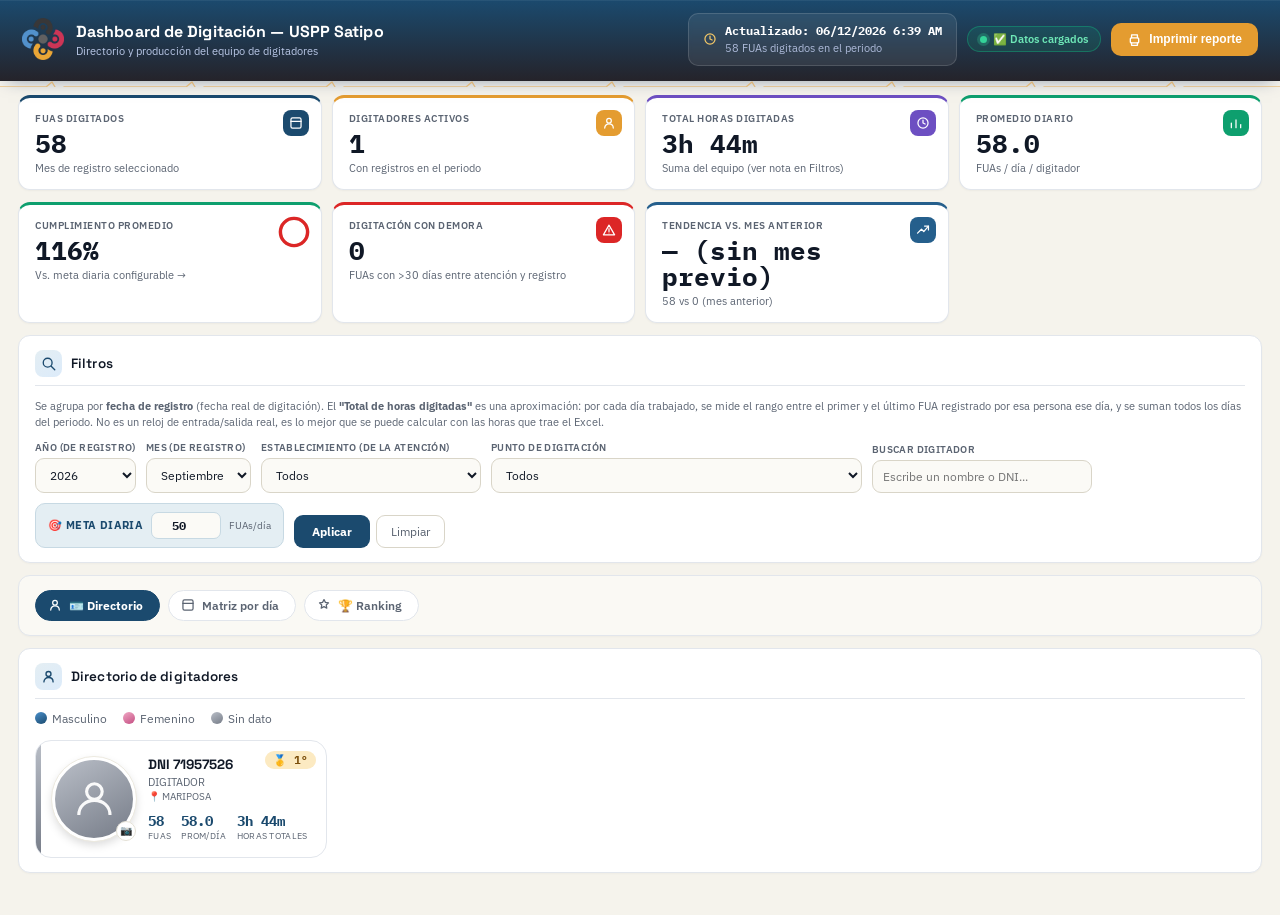
==== index.html @ 3ee2a6b2 "all" ====
<!doctype html>
<html lang="es">
<head>
<meta charset="utf-8">
<title>USPP Satipo | Producción del Digitador</title>
<meta name="viewport" content="width=device-width, initial-scale=1">
<link rel="preconnect" href="https://fonts.googleapis.com">
<link rel="preconnect" href="https://fonts.gstatic.com" crossorigin>
<link href="https://fonts.googleapis.com/css2?family=Space+Grotesk:wght@500;600;700&family=IBM+Plex+Sans:wght@400;500;600;700&family=IBM+Plex+Mono:wght@500;600;700&display=swap" rel="stylesheet">
<style>
  :root{
    /* — Marca / cromática institucional — */
    --navy:       #1B4A6E;   /* azul institucional profundo — cabecera, primario */
    --navy-2:     #25232A;   /* hover del primario */
    --blue:       #255F8C;   /* acciones / enlaces */
    --teal:       #E49C30;   /* acento de datos — series secundarias, focos */
    --azulclaro:  #E4EEF3;   /* fondo suave sobre superficies blancas */

    /* — Semántica (cumplimiento / alertas) — nunca decorativa, siempre funcional — */
    --verde:      #0E9F6E;
    --ambar:      #D97706;
    --rojo:       #DC2626;
    --morado:     #6D4FC2;

    /* — Neutros — */
    --texto:      #101826;
    --muted:      #5B6472;
    --borde:      #E4E1D6;
    --borde-dato: #E2E6EC;
    --papel:      #F5F3EC;   /* fondo de página — cálido, evoca formato/ficha */
    --blanco:     #FFFFFF;
    --radio:      12px;

    /* — Tipografía — */
    --f-display: 'Space Grotesk', 'Segoe UI', sans-serif;
    --f-cuerpo:  'IBM Plex Sans', 'Segoe UI', Arial, sans-serif;
    --f-dato:    'IBM Plex Mono', 'Consolas', monospace;

    /* alias retro-compatibles usados en reglas más abajo */
    --azul:  var(--navy);
    --azul2: var(--navy-2);
    --azul3: var(--blue);
    --cian:  var(--teal);
    --fondo: var(--papel);
  }
  *{box-sizing:border-box;margin:0;padding:0}
  @media (prefers-reduced-motion: reduce){
    *{animation-duration:0.001ms !important;transition-duration:0.001ms !important}
  }

  body{
    font-family:var(--f-cuerpo);
    background:var(--papel);
    color:var(--texto);
    overflow-x:hidden;
    -webkit-font-smoothing:antialiased;
  }
  h1,h2,h3,.card-titulo,.brand-texto h1,#printTitle{ font-family:var(--f-display); letter-spacing:.1px }
  .kval,.td-total,.td-num,.th-day,.badge-cumpl,.kpi-anual-badge{ font-family:var(--f-dato); font-variant-numeric:tabular-nums }

  /* ══════════════════════════════
     HEADER
  ══════════════════════════════ */
  header{
    position:sticky;top:0;z-index:10;
    background:linear-gradient(180deg,var(--navy) 0%,#25232A 100%);
    padding:13px 22px 15px;
    display:flex;justify-content:space-between;align-items:center;gap:12px;flex-wrap:wrap;
    box-shadow:0 1px 0 rgba(255,255,255,.06) inset, 0 6px 16px -8px rgba(15,42,92,.5);
  }
  header::after{
    content:'';position:absolute;left:0;right:0;bottom:-6px;height:6px;pointer-events:none;
    background-image:url("data:image/svg+xml,%3Csvg xmlns='http://www.w3.org/2000/svg' width='140' height='12' viewBox='0 0 140 12'%3E%3Cpath d='M0 6 L46 6 L52 1 L58 11 L64 6 L140 6' fill='none' stroke='%23E49C30' stroke-width='1.4' stroke-linecap='round' stroke-linejoin='round'/%3E%3C/svg%3E");
    background-repeat:repeat-x;background-size:140px 12px;opacity:.55;
  }
  .brand{display:flex;gap:12px;align-items:center;position:relative}
  .brand img{height:42px;object-fit:contain}
  .brand-logo-fallback{
    width:42px;height:42px;border-radius:11px;flex-shrink:0;
    background:linear-gradient(145deg,var(--teal),var(--navy) 78%);
    display:flex;align-items:center;justify-content:center;
    box-shadow:0 2px 6px rgba(0,0,0,.25);
  }
  .brand-logo-fallback svg{width:24px;height:24px;stroke:#fff}
  .brand-texto h1{font-size:16px;font-weight:700;color:#fff;margin:0;letter-spacing:.1px}
  .brand-texto .sub{font-size:11px;color:#B9C7E6;margin-top:2px}

  .header-derecha{display:flex;gap:10px;align-items:center;flex-wrap:wrap}

  .bloque-fechas{
    background:rgba(255,255,255,.08);
    border:1px solid rgba(255,255,255,.14);
    border-radius:10px;
    padding:7px 14px;
    font-size:11px;
    line-height:1.6;
    display:flex;align-items:center;gap:8px;
    backdrop-filter:blur(2px);
  }
  .bloque-fechas svg{width:14px;height:14px;stroke:#F4C868;flex-shrink:0}
  .bloque-fechas .f1{color:#fff;font-weight:700;font-size:12px;font-family:var(--f-dato)}
  .bloque-fechas .f2{color:#AEBBDA}

  .badge-estado{
    display:inline-flex;align-items:center;gap:6px;
    padding:5px 12px;
    border:1px solid rgba(16,185,129,.4);
    border-radius:999px;
    background:rgba(16,185,129,.14);
    font-size:11px;
    color:#6EE7B7;
    font-weight:600;
  }
  .badge-estado::before{content:'';width:7px;height:7px;border-radius:50%;background:#34D399;flex-shrink:0;box-shadow:0 0 0 3px rgba(52,211,153,.25)}

  .btn-print{
    background:var(--teal);color:#fff;border:none;
    padding:9px 16px;border-radius:10px;
    font-size:12px;font-weight:700;cursor:pointer;
    display:inline-flex;align-items:center;gap:7px;
    transition:background .15s, transform .1s;
  }
  .btn-print svg{width:15px;height:15px;stroke:#fff}
  .btn-print:hover{background:#0AA6BE}
  .btn-print:active{transform:scale(.97)}

  /* ══════════════════════════════
     LAYOUT
  ══════════════════════════════ */
  .wrap{max-width:1600px;margin:0 auto;padding:14px 18px 30px}

  .card{
    background:var(--blanco);
    border:1px solid var(--borde-dato);
    border-radius:var(--radio);
    padding:14px 16px;
    margin-bottom:12px;
    box-shadow:0 1px 2px rgba(16,24,38,.03);
  }
  .card-titulo{
    font-size:13.5px;font-weight:600;color:var(--texto);
    margin-bottom:12px;
    display:flex;align-items:center;gap:9px;
    padding-bottom:8px;
    border-bottom:1px solid var(--borde-dato);
  }
  .card-titulo .icono{
    width:27px;height:27px;border-radius:8px;
    background:linear-gradient(145deg,var(--azulclaro),#DCEBFA);
    color:var(--navy);
    display:flex;align-items:center;justify-content:center;
    flex-shrink:0;
  }
  .card-titulo .icono svg{width:15px;height:15px;stroke:currentColor}
  .card.soft{background:#FAF9F4}

  /* ══════════════════════════════
     KPI CARDS
  ══════════════════════════════ */
  .kpis{
    display:grid;
    grid-template-columns:repeat(4,1fr);
    gap:10px;
    margin-bottom:12px;
  }
  #kpiCards2{grid-template-columns:repeat(3,1fr)}
  @media(max-width:900px){ .kpis{grid-template-columns:repeat(2,1fr)} }
  .kpi{
    position:relative;
    background:var(--blanco);
    border:1px solid var(--borde-dato);
    border-radius:var(--radio);
    padding:14px 44px 14px 16px;
    border-top:3px solid var(--navy);
    box-shadow:0 1px 2px rgba(16,24,38,.04);
    transition:transform .15s, box-shadow .15s;
  }
  .kpi:hover{transform:translateY(-1px);box-shadow:0 6px 16px -8px rgba(16,24,38,.18)}
  .kpi.k2{border-top-color:var(--teal)}
  .kpi.k3{border-top-color:var(--verde)}
  .kpi.k4{border-top-color:var(--morado)}
  .kpi.k5{border-top-color:var(--verde)}
  .kpi.k6{border-top-color:var(--rojo)}
  .kpi.k7{border-top-color:var(--blue)}
  .kpi .klabel{font-size:10px;color:var(--muted);text-transform:uppercase;letter-spacing:.5px;margin-bottom:5px;font-weight:600}
  .kpi .kval{font-size:26px;font-weight:700;color:var(--texto);line-height:1}
  .kpi .ksub{font-size:11px;color:var(--muted);margin-top:5px;font-family:var(--f-cuerpo)}
  .kpi .kicon{
    position:absolute;top:12px;right:12px;width:26px;height:26px;border-radius:8px;
    display:flex;align-items:center;justify-content:center;background:var(--navy);color:#fff;
  }
  .kpi .kicon svg{width:14px;height:14px;stroke:currentColor}
  .kpi.k2 .kicon{background:var(--teal)}
  .kpi.k3 .kicon{background:var(--verde)}
  .kpi.k4 .kicon{background:var(--morado)}
  .kpi.k5 .kicon{background:var(--verde)}
  .kpi.k6 .kicon{background:var(--rojo)}
  .kpi.k7 .kicon{background:var(--blue)}

  /* ══════════════════════════════
     CUMPLIMIENTO / ALERTAS / TENDENCIA
  ══════════════════════════════ */
  .badge-cumpl{
    display:inline-flex;align-items:center;justify-content:center;gap:3px;
    padding:2px 8px;border-radius:999px;font-size:10px;font-weight:700;white-space:nowrap;
  }
  .badge-ok{background:#f0fdf4;color:#166534;border:1px solid #bbf7d0}
  .badge-warn{background:#fffbeb;color:#92400e;border:1px solid #fde68a}
  .badge-bad{background:#fef2f2;color:#991b1b;border:1px solid #fecaca}
  .badge-neutral{background:#f1f5f9;color:#64748b;border:1px solid var(--borde)}

  .tendencia-up{color:#059669;font-weight:700}
  .tendencia-down{color:#dc2626;font-weight:700}
  .tendencia-flat{color:#94a3b8;font-weight:600}

  /* ══════════════════════════════
     FILTROS
  ══════════════════════════════ */
  .filtros-nota{font-size:11px;color:var(--muted);margin-bottom:10px;line-height:1.5}
  .row{display:flex;gap:10px;flex-wrap:wrap;align-items:flex-end}
  .fg{display:flex;flex-direction:column;gap:4px}
  .fg label{font-size:10px;color:var(--muted);text-transform:uppercase;letter-spacing:.4px;font-weight:600}
  select,input{
    padding:8px 10px;
    border:1px solid #D9D5C8;
    border-radius:9px;
    background:#FBFAF6;
    color:var(--texto);
    font-size:12px;
    font-family:var(--f-cuerpo);
    outline:none;
    transition:border-color .15s, box-shadow .15s;
  }
  select:focus,input:focus{border-color:var(--teal);background:#fff;box-shadow:0 0 0 3px rgba(8,145,168,.14)}
  .btn-ap,.btn-cl,.btn-cargar{
    display:inline-flex;align-items:center;gap:6px;
    font-family:var(--f-cuerpo);
  }
  .btn-ap svg,.btn-cl svg,.btn-cargar svg{width:13px;height:13px;stroke:currentColor;flex-shrink:0}
  .btn-ap{
    background:var(--navy);color:#fff;border:none;
    padding:8px 18px;border-radius:9px;font-size:12px;font-weight:700;cursor:pointer;
    transition:background .15s, transform .1s;
  }
  .btn-ap:hover{background:var(--navy-2)}
  .btn-ap:active{transform:scale(.97)}
  .btn-cl{
    background:#fff;border:1px solid #D9D5C8;color:#5B6472;
    padding:8px 14px;border-radius:9px;font-size:12px;cursor:pointer;
    transition:background .15s;
  }
  .btn-cl:hover{background:#F1EFE7}
  .muted{color:var(--muted);font-size:11px;line-height:1.4}

  .badge{
    display:inline-block;padding:3px 10px;
    border:1px solid var(--borde-dato);
    border-radius:999px;background:#F6F5F0;font-size:12px;color:var(--texto);
  }

  /* ══════════════════════════════
     GRÁFICOS
  ══════════════════════════════ */
  .grid{display:grid;grid-template-columns:1fr 1fr;gap:12px;margin-top:10px}
  .chartbox{
    border:1px solid var(--borde-dato);border-radius:10px;
    padding:12px;background:#FBFAF7;
  }
  .chartbox-titulo{font-size:11px;font-weight:700;color:var(--muted);text-transform:uppercase;letter-spacing:.4px;margin-bottom:8px}
  .chartbox canvas{height:220px !important;max-height:220px !important}
  @media(max-width:900px){.grid{grid-template-columns:1fr}}

  /* ══════════════════════════════
     KPI ANUAL
  ══════════════════════════════ */
  .kpi-anual-badge{
    display:inline-flex;align-items:center;gap:7px;
    background:var(--azulclaro);
    border:1px solid #C7D9E3;
    border-radius:10px;
    padding:6px 16px;
    font-size:13px;font-weight:700;color:var(--navy);
  }
  .kpi-anual-badge svg{width:14px;height:14px;stroke:currentColor}
  .btn-cargar{
    background:#fff;border:1px solid #D9D5C8;color:#374151;
    padding:7px 14px;border-radius:9px;font-size:12px;cursor:pointer;
    transition:background .15s;
  }
  .btn-cargar:hover{background:#F1EFE7}

  /* ══════════════════════════════
     TABS
  ══════════════════════════════ */
  .tabs{display:flex;gap:8px;flex-wrap:wrap}
  .tab{
    padding:7px 16px 7px 12px;
    border:1px solid var(--borde-dato);
    border-radius:999px;
    background:#fff;
    cursor:pointer;font-size:12px;font-weight:600;color:var(--muted);
    display:inline-flex;align-items:center;gap:7px;
    transition:all .15s;
  }
  .tab svg{width:14px;height:14px;stroke:currentColor}
  .tab:hover{border-color:var(--teal);color:var(--navy)}
  .tab.active{
    background:var(--navy);border-color:var(--navy);
    color:#fff;font-weight:700;
  }

  /* ══════════════════════════════
     RANKING
  ══════════════════════════════ */
  .rk-toolbar{display:flex;align-items:center;gap:10px;flex-wrap:wrap;margin-bottom:8px}
  .rk-metric-label{font-size:11px;font-weight:700;color:var(--muted);text-transform:uppercase;letter-spacing:.4px}
  .rk-metrics{display:flex;gap:6px;flex-wrap:wrap}
  .rk-metric-btn{
    padding:6px 12px;border-radius:999px;border:1px solid #D9D5C8;background:#fff;
    color:var(--muted);font-size:11.5px;font-weight:600;cursor:pointer;transition:all .15s;
  }
  .rk-metric-btn:hover{border-color:var(--teal);color:var(--navy)}
  .rk-metric-btn.active{background:var(--navy);border-color:var(--navy);color:#fff}

  .rk-podio{display:grid;grid-template-columns:1fr 1fr 1fr;gap:12px;margin:14px 0 18px}
  .rk-podio-card{
    position:relative;border-radius:14px;padding:18px 14px 14px;text-align:center;
    border:1px solid var(--borde-dato);background:#fff;overflow:hidden;
  }
  .rk-podio-card.rk-gold{
    order:2;background:linear-gradient(160deg,#FFF7E4,#FCEAC2 60%,#FADD9B);
    border-color:#E9C066;transform:translateY(-10px);box-shadow:0 14px 30px -12px rgba(184,118,21,.45);
  }
  .rk-podio-card.rk-silver{
    order:1;background:linear-gradient(160deg,#F7F8FA,#E7EAEE 60%,#D9DEE5);
    border-color:#C7CDD6;box-shadow:0 10px 22px -12px rgba(30,41,59,.28);
  }
  .rk-podio-card.rk-bronze{
    order:3;background:linear-gradient(160deg,#FBEFE6,#F0D8C4 60%,#E3BE9E);
    border-color:#D6AE85;box-shadow:0 10px 22px -12px rgba(120,72,24,.28);
  }
  .rk-medalla{font-size:30px;line-height:1;margin-bottom:6px}
  .rk-nombre{font-family:var(--f-display);font-weight:700;font-size:14px;color:var(--texto)}
  .rk-profesion{font-size:10.5px;color:var(--muted);text-transform:uppercase;letter-spacing:.4px;margin-top:2px}
  .rk-valor{font-family:var(--f-dato);font-size:28px;font-weight:700;color:#1B4A6E;margin:8px 0 2px}
  .rk-sub{font-size:10.5px;color:var(--muted)}
  .rk-msg{
    margin-top:10px;font-size:11px;font-weight:700;color:#8A5A10;
    background:rgba(255,255,255,.6);border-radius:8px;padding:6px 8px;
  }
  .rk-gold .rk-msg{color:#7A4D0A}
  @media(max-width:900px){ .rk-podio{grid-template-columns:1fr} .rk-podio-card{order:0 !important;transform:none !important} }

  .rk-lista{display:flex;flex-direction:column;gap:6px}
  .rk-row{
    display:grid;grid-template-columns:34px 1fr auto 220px;gap:12px;align-items:center;
    padding:9px 12px;border:1px solid var(--borde-dato);border-radius:10px;background:#fff;
  }
  .rk-row:nth-child(odd){background:#FBFAF7}
  .rk-pos{
    width:26px;height:26px;border-radius:50%;background:var(--azulclaro);color:var(--navy);
    display:flex;align-items:center;justify-content:center;font-family:var(--f-dato);font-weight:700;font-size:11px;
  }
  .rk-info-nombre{font-size:12.5px;font-weight:700;color:var(--texto)}
  .rk-info-profesion{font-size:10px;color:var(--muted);text-transform:uppercase;letter-spacing:.3px}
  .rk-stats{display:flex;gap:12px;font-size:11px;color:var(--muted);white-space:nowrap}
  .rk-stats b{color:var(--texto);font-family:var(--f-dato)}
  .rk-aliento{font-size:11px;font-weight:600;color:#2F5E80;text-align:right}
  @media(max-width:900px){
    .rk-row{grid-template-columns:26px 1fr;grid-template-rows:auto auto}
    .rk-stats,.rk-aliento{grid-column:1 / -1;justify-content:flex-start;text-align:left}
  }

  /* ══════════════════════════════
     TABLAS
  ══════════════════════════════ */
  .scroll{overflow:auto;max-height:560px;border-radius:10px;border:1px solid var(--borde-dato)}
  table{border-collapse:collapse;width:100%;font-size:11px;background:#fff}
  th{
    background:var(--navy);color:#fff;
    padding:7px 7px;text-align:center;white-space:nowrap;
    position:sticky;top:0;z-index:2;font-weight:600;font-size:10.5px;
    letter-spacing:.3px;
  }
  th.left{text-align:left;font-family:var(--f-cuerpo)}
  th.th-total{background:#25232A}
  th.th-day{font-family:var(--f-dato);font-weight:500;color:#B9D6E8}
  td{
    border-bottom:1px solid #F1EFE7;
    padding:4px 6px;text-align:center;
    white-space:nowrap;color:#33404E;font-size:11px;
  }
  tr:nth-child(even) td{background:#FAF9F5}
  tr:hover td{background:var(--azulclaro) !important}
  .left{text-align:left}
  .td-eess{text-align:left !important;font-weight:600;color:var(--texto);max-width:160px;overflow:hidden;text-overflow:ellipsis;font-family:var(--f-cuerpo);background:#fff}
  .td-prof{text-align:left !important;color:var(--texto);font-weight:500;font-family:var(--f-cuerpo);background:#fff}
  .td-prof-tipo{text-align:left !important;color:var(--muted);font-family:var(--f-cuerpo)}
  .td-total{font-weight:700;color:var(--navy);font-size:12px}
  .td-num{color:#33404E}

  /* ══════════════════════════════
     COLUMNAS FIJAS (Establecimiento + Personal)
     No requieren cálculo de ancho: cada .sticky-col fija su propio
     borde izquierdo relativo a la anterior mediante --sticky-left.
  ══════════════════════════════ */
  .sticky-col{position:sticky;z-index:1;left:var(--sticky-left,0)}
  th.sticky-col{z-index:3}
  .sticky-col.sticky-last{box-shadow:4px 0 6px -4px rgba(16,24,38,.18)}
  .th-eess,.td-eess{width:150px;max-width:150px}
  .th-prof,.td-prof{width:135px;max-width:135px;overflow:hidden;text-overflow:ellipsis}
  @media print{
    .sticky-col{position:static !important;box-shadow:none !important}
  }

  /* Heatmap — escala teal → navy (misma familia del acento de datos) */
  .c-hot{background:var(--navy) !important;color:#fff !important;font-weight:700;border-radius:4px}
  .c-med{background:#9FD8E2 !important;color:#0A3F4A !important;font-weight:600;border-radius:4px}
  .c-low{background:#EAF6F8 !important;color:#0A6E80 !important;border-radius:4px}
  .c-alert{
    position:relative;
    background:#FCE2E2 !important;color:#7f1d1d !important;font-weight:800;
    border-radius:4px;box-shadow:inset 0 0 0 1.5px var(--rojo);
  }
  .c-alert::before{
    content:'';position:absolute;top:-2px;left:50%;transform:translateX(-50%);
    width:0;height:0;border-left:3px solid transparent;border-right:3px solid transparent;
    border-bottom:4px solid var(--rojo);
  }

  .leyenda{display:flex;gap:14px;margin-top:8px;font-size:10px;color:var(--muted);flex-wrap:wrap}
  .leyenda span{display:flex;align-items:center;gap:5px}
  .leyenda-dot{width:10px;height:10px;border-radius:2px;display:inline-block;border:1px solid rgba(16,24,38,.12)}

  button:focus-visible,.tab:focus-visible,select:focus-visible,input:focus-visible{
    outline:2px solid var(--teal);outline-offset:2px;
  }
  @keyframes fadeInUp{ from{opacity:0;transform:translateY(4px)} to{opacity:1;transform:translateY(0)} }
  .anim-fadein{ animation:fadeInUp .22s ease }

  /* ══════════════════════════════
     ESQUELETO DE CARGA
  ══════════════════════════════ */
  @keyframes skeletonShimmer{ 0%{background-position:-200px 0} 100%{background-position:200px 0} }
  .kval.skeleton{
    color:transparent !important;
    background:linear-gradient(90deg,#E9E7DE 25%,#F5F3EC 37%,#E9E7DE 63%);
    background-size:400px 100%;
    animation:skeletonShimmer 1.4s ease infinite;
    border-radius:6px;
    display:inline-block;
    min-width:46px;
  }
  @media (prefers-reduced-motion: reduce){
    .kval.skeleton{animation:none;background:#EDEAE0}
  }

  /* ══════════════════════════════
     ANILLO DE PROGRESO (KPI cumplimiento)
  ══════════════════════════════ */
  .kpi .kpi-ring{position:absolute;top:10px;right:10px;width:34px;height:34px}
  .kpi .kpi-ring circle{transition:stroke-dashoffset .6s ease, stroke .3s ease}

  /* ══════════════════════════════
     IMPRESIÓN
  ══════════════════════════════ */
  #printHeader,#printFooter{display:none}
  #printFiltroBanner{display:none}

  @media print{
    @page{ size:A4 landscape; margin:9mm 8mm; }
    body{background:#fff}
    header,.no-print{display:none !important}
    .card{margin:0 0 8px 0;box-shadow:none;background:#fff;border:1px solid #e5e7eb;border-radius:6px}
    .scroll{max-height:none;overflow:visible;border:0}
    .kpis{grid-template-columns:repeat(4,1fr)}

    /* Reporte individual de un profesional: es su comprobante mensual de FUAS,
       no un informe gerencial anual → se oculta el bloque de histórico por año. */
    body.print-personal #cardReporteAnual{display:none !important}
    body.print-personal .card{margin:0 0 6px 0}

    #printHeader{
      display:flex !important;gap:12px;align-items:center;
      margin-bottom:8px;padding-bottom:8px;
      border-bottom:2px solid #1B4A6E;
    }
    #printHeader img{height:46px}
    #printTitle{margin:0;font-size:16px;font-weight:700;color:#1B4A6E;letter-spacing:.2px;font-family:'Space Grotesk','Segoe UI',sans-serif}
    #printSub{font-size:10.5px;color:#374151;margin-top:3px;font-weight:600}
    #printFechas{font-size:9.5px;color:#64748b;margin-top:2px}
    #printKPIs span{-webkit-print-color-adjust:exact;print-color-adjust:exact}

    #printFiltroBanner{
      display:flex !important;gap:22px;flex-wrap:wrap;align-items:center;
      margin:0 0 9px 0;padding:8px 14px;
      background:#E4EEF3;border:1px solid #C7D9E3;border-left:5px solid #1B4A6E;
      border-radius:7px;
      -webkit-print-color-adjust:exact;print-color-adjust:exact;
    }
    .pf-item{display:flex;align-items:center;gap:7px}
    .pf-item svg{width:15px;height:15px;stroke:#1B4A6E;flex-shrink:0}
    .pf-item .pf-tx{display:flex;flex-direction:column;gap:0}
    .pf-item .pf-label{font-size:8px;text-transform:uppercase;letter-spacing:.5px;color:#2F5E80;font-weight:700}
    .pf-item .pf-value{font-size:14.5px;font-weight:700;color:#1B4A6E;font-family:'Space Grotesk','Segoe UI',sans-serif;line-height:1.25}
    .pf-item .pf-value.pf-todos{color:#5B6472;font-weight:600;font-size:12.5px;font-family:'IBM Plex Sans',sans-serif}
    .pf-desglose{
      flex-basis:100%;font-size:9.5px;color:#1B4A6E;line-height:1.5;
      margin-top:2px;padding-top:6px;border-top:1px dashed #C7D9E3;
    }

    #printFooter{
      display:block !important;
      margin-top:8px;padding-top:6px;
      border-top:1px solid #e5e7eb;
      font-size:9.5px;color:#64748b;text-align:center;
    }

    #img_c_anio_mes,#img_c_years_total{display:block !important}
    #c_anio_mes,#c_years_total{display:none !important}

    /* Repetir encabezado de tabla en cada página + no partir filas */
    table{font-size:9.5px}
    thead{display:table-header-group}
    tbody{display:table-row-group}
    tr{page-break-inside:avoid;break-inside:avoid}

    th{background:#1B4A6E !important;color:#fff !important;-webkit-print-color-adjust:exact;print-color-adjust:exact}
    th.th-total{background:#25232A !important}
    th.th-day{color:#B9D6E8 !important}
    .c-hot{background:#1B4A6E !important;color:#fff !important;-webkit-print-color-adjust:exact;print-color-adjust:exact}
    .c-med{background:#9FD8E2 !important;color:#0A3F4A !important;-webkit-print-color-adjust:exact;print-color-adjust:exact}
    .c-alert{background:#FCE2E2 !important;color:#7f1d1d !important;-webkit-print-color-adjust:exact;print-color-adjust:exact}
    .badge-ok,.badge-warn,.badge-bad,.badge-neutral{-webkit-print-color-adjust:exact;print-color-adjust:exact}
    .kpi{border-top-width:3px;-webkit-print-color-adjust:exact;print-color-adjust:exact}

    .rk-toolbar{display:none !important}
    .rk-podio-card{-webkit-print-color-adjust:exact;print-color-adjust:exact;break-inside:avoid;transform:none !important}
    .rk-row{break-inside:avoid;-webkit-print-color-adjust:exact;print-color-adjust:exact}
  }
</style>
<style>
  /* ══════════════════════════════
     IDENTIDAD PROPIA — Producción del Digitador
     (mismo header/marca institucional, pero con su propio lenguaje visual:
     directorio de tarjetas con avatar, en vez de solo matriz tipo hoja de cálculo)
  ══════════════════════════════ */
  :root{
    --avatar-m-1:#4A90CC; --avatar-m-2:#1B4A6E;
    --avatar-f-1:#F0A8C4; --avatar-f-2:#C44E82;
    --avatar-x-1:#B9BEC7; --avatar-x-2:#767C88;
  }
  .meta-box{display:flex;align-items:center;gap:8px;background:var(--azulclaro);border:1px solid #C7D9E3;border-radius:10px;padding:8px 12px}
  .meta-box label{font-size:11px;font-weight:700;color:var(--navy);white-space:nowrap}
  .meta-box input{width:70px;padding:5px 8px;border:1px solid #C7D9E3;border-radius:7px;font-family:var(--f-dato);font-weight:700;text-align:center}
  .meta-box .hintm{font-size:10px;color:var(--muted)}
  .nav-secundario{
    display:inline-flex;align-items:center;gap:6px;padding:8px 14px;border-radius:10px;
    border:1px solid #D9D5C8;background:#fff;color:var(--navy);font-size:12.5px;font-weight:700;
    text-decoration:none;cursor:pointer;
  }
  .nav-secundario:hover{border-color:var(--navy)}

  /* ---- Avatar (placeholder por género — reemplazable por foto real) ---- */
  .avatar{
    width:64px;height:64px;border-radius:50%;flex-shrink:0;position:relative;
    display:flex;align-items:center;justify-content:center;
    box-shadow:0 4px 10px rgba(0,0,0,.15);border:3px solid #fff;outline:1px solid #EDEAE0;
  }
  .avatar-m{background:linear-gradient(150deg,var(--avatar-m-1),var(--avatar-m-2))}
  .avatar-f{background:linear-gradient(150deg,var(--avatar-f-1),var(--avatar-f-2))}
  .avatar-x{background:linear-gradient(150deg,var(--avatar-x-1),var(--avatar-x-2))}
  .avatar svg{width:60%;height:60%;stroke:#fff;fill:none;stroke-width:1.6;opacity:.95}
  .avatar-sm{width:38px;height:38px;border-width:2px}
  .avatar-lg{width:84px;height:84px}
  .avatar-photo-hint{
    position:absolute;bottom:-3px;right:-3px;width:20px;height:20px;border-radius:50%;
    background:#fff;border:1.5px solid #E4E1D6;display:flex;align-items:center;justify-content:center;font-size:10px;
  }

  /* ---- Directorio (grid de tarjetas de personal) ---- */
  .dir-grid{display:grid;grid-template-columns:repeat(auto-fill,minmax(260px,1fr));gap:14px}
  .dir-card{
    background:#fff;border:1px solid var(--borde-dato);border-radius:16px;padding:16px;
    display:flex;gap:12px;position:relative;overflow:hidden;transition:transform .15s,box-shadow .15s;
  }
  .dir-card:hover{transform:translateY(-3px);box-shadow:0 12px 26px -14px rgba(20,25,20,.25)}
  .dir-card::before{content:"";position:absolute;top:0;left:0;width:5px;height:100%}
  .dir-card.g-m::before{background:linear-gradient(var(--avatar-m-1),var(--avatar-m-2))}
  .dir-card.g-f::before{background:linear-gradient(var(--avatar-f-1),var(--avatar-f-2))}
  .dir-card.g-x::before{background:linear-gradient(var(--avatar-x-1),var(--avatar-x-2))}
  .dir-rank{
    position:absolute;top:10px;right:10px;font-size:11px;font-weight:800;
    padding:2px 8px;border-radius:999px;font-family:var(--f-dato);
  }
  .dir-rank.r1{background:#FCEAC2;color:#7A4D0A}
  .dir-rank.r2{background:#E7EAEE;color:#3A4250}
  .dir-rank.r3{background:#F0D8C4;color:#7A4310}
  .dir-body{flex:1;min-width:0}
  .dir-name{font-family:var(--f-display);font-weight:700;font-size:13.5px;color:var(--texto);line-height:1.25;padding-right:46px}
  .dir-cargo{font-size:10.5px;color:var(--muted);margin-top:1px}
  .dir-punto{font-size:10px;color:var(--muted);margin-top:1px;display:flex;align-items:center;gap:3px}
  .dir-stats{display:flex;gap:10px;margin-top:9px;flex-wrap:wrap}
  .dir-stat{display:flex;flex-direction:column}
  .dir-stat b{font-family:var(--f-dato);font-size:14px;color:var(--navy)}
  .dir-stat span{font-size:9px;color:var(--muted);text-transform:uppercase;letter-spacing:.3px}
  .dir-empty{grid-column:1/-1;text-align:center;padding:30px;color:var(--muted)}
  .dir-legend{display:flex;gap:16px;flex-wrap:wrap;align-items:center;margin-bottom:14px;font-size:11.5px;color:var(--muted)}
  .dir-legend span{display:inline-flex;align-items:center;gap:5px}
  .dir-legend i{width:12px;height:12px;border-radius:50%;display:inline-block}

  /* Ranking: variante con avatar (además del podio ya existente) */
  .rk-podio-card .avatar{margin:0 auto 8px}
  .rk-row .avatar-sm{margin-right:2px}
  .rk-row{grid-template-columns:34px 38px 1fr auto 220px}
</style>
</head>
<body>

<header>
  <div class="brand">
    <img src="logo.png" alt="USPP Satipo" id="logoImg"
         onerror="this.style.display='none';document.getElementById('logoFallback').style.display='flex'">
    <div class="brand-logo-fallback" id="logoFallback" style="display:none">
      <svg viewBox="0 0 24 24" fill="none" stroke="currentColor" stroke-width="1.8" stroke-linecap="round" stroke-linejoin="round">
        <path d="M2 13h4l2 6 4-13 2 7h8"/>
      </svg>
    </div>
    <div class="brand-texto">
      <h1>Dashboard de Digitación — USPP Satipo</h1>
      <div class="sub">Directorio y producción del equipo de digitadores</div>
    </div>
  </div>

  <div class="header-derecha">
    <div class="bloque-fechas">
      <svg viewBox="0 0 18 18" fill="none" stroke="currentColor" stroke-width="1.6" stroke-linecap="round" stroke-linejoin="round"><circle cx="9" cy="9" r="6.5"/><path d="M9 5.3V9l2.7 1.3"/></svg>
      <div>
        <div class="f1" id="fechaActualizacion">Actualizado: cargando…</div>
        <div class="f2" id="fechaDigitacion">—</div>
      </div>
    </div>
    <div class="badge-estado" id="estado">Cargando…</div>
    <button class="btn-print" onclick="window.print()">
      <svg viewBox="0 0 18 18" fill="none" stroke="currentColor" stroke-width="1.6" stroke-linecap="round" stroke-linejoin="round"><rect x="4" y="7" width="10" height="6" rx="1"/><path d="M5.5 7V3.5h7V7"/><path d="M5.5 13v3h7v-3"/></svg>
      Imprimir reporte
    </button>
  </div>
</header>

<div class="wrap">

  <div id="printHeader">
    <img src="logo.png" alt="USPP Satipo" onerror="this.style.display='none'">
    <div>
      <p id="printTitle">PRODUCCIÓN DEL DIGITADOR — USPP SATIPO</p>
      <div id="printSub"></div>
      <div id="printFechas"></div>
    </div>
  </div>

  <div id="printFiltroBanner"></div>

  <!-- KPIs -->
  <div class="kpis no-print">
    <div class="kpi">
      <div class="kicon"><svg viewBox="0 0 18 18" fill="none" stroke="currentColor" stroke-width="1.6" stroke-linecap="round" stroke-linejoin="round"><rect x="2.5" y="2.5" width="13" height="13" rx="2"/><line x1="2.5" y1="7" x2="15.5" y2="7"/></svg></div>
      <div class="klabel">FUAs digitados</div>
      <div class="kval skeleton" id="kpiTotal" data-raw-val="0">00</div>
      <div class="ksub">Mes de registro seleccionado</div>
    </div>
    <div class="kpi k2">
      <div class="kicon"><svg viewBox="0 0 18 18" fill="none" stroke="currentColor" stroke-width="1.6" stroke-linecap="round" stroke-linejoin="round"><circle cx="9" cy="6" r="3"/><path d="M3.5 15.5c0-3.3 2.5-5.3 5.5-5.3s5.5 2 5.5 5.3"/></svg></div>
      <div class="klabel">Digitadores activos</div>
      <div class="kval skeleton" id="kpiProfs" data-raw-val="0">00</div>
      <div class="ksub">Con registros en el periodo</div>
    </div>
    <div class="kpi k4">
      <div class="kicon"><svg viewBox="0 0 18 18" fill="none" stroke="currentColor" stroke-width="1.6" stroke-linecap="round" stroke-linejoin="round"><circle cx="9" cy="9" r="6.5"/><path d="M9 5.3V9l2.7 1.3"/></svg></div>
      <div class="klabel">Total horas digitadas</div>
      <div class="kval skeleton" id="kpiHoras" data-raw-val="0">00</div>
      <div class="ksub">Suma del equipo (ver nota en Filtros)</div>
    </div>
    <div class="kpi k3">
      <div class="kicon"><svg viewBox="0 0 18 18" fill="none" stroke="currentColor" stroke-width="1.6" stroke-linecap="round" stroke-linejoin="round"><line x1="3" y1="15" x2="3" y2="9"/><line x1="9" y1="15" x2="9" y2="5"/><line x1="15" y1="15" x2="15" y2="11"/></svg></div>
      <div class="klabel">Promedio diario</div>
      <div class="kval skeleton" id="kpiProm" data-raw-val="0">00</div>
      <div class="ksub">FUAs / día / digitador</div>
    </div>
  </div>

  <div class="kpis no-print">
    <div class="kpi k5">
      <svg class="kpi-ring" viewBox="0 0 40 40">
        <circle cx="20" cy="20" r="16" fill="none" stroke="#E4E1D6" stroke-width="4"/>
        <circle id="kpiCumplRing" cx="20" cy="20" r="16" fill="none" stroke="#0E9F6E" stroke-width="4"
          stroke-linecap="round" stroke-dasharray="100.53" stroke-dashoffset="100.53" transform="rotate(-90 20 20)"/>
      </svg>
      <div class="klabel">Cumplimiento promedio</div>
      <div class="kval skeleton" id="kpiCumplimiento" data-raw-val="0">00</div>
      <div class="ksub">Vs. meta diaria configurable →</div>
    </div>
    <div class="kpi k6">
      <div class="kicon"><svg viewBox="0 0 18 18" fill="none" stroke="currentColor" stroke-width="1.6" stroke-linecap="round" stroke-linejoin="round"><path d="M9 2.8l7.2 12.4H1.8L9 2.8z"/><line x1="9" y1="7.3" x2="9" y2="10.8"/><circle cx="9" cy="12.8" r="0.15" fill="currentColor"/></svg></div>
      <div class="klabel">Digitación con demora</div>
      <div class="kval skeleton" id="kpiAlertas" data-raw-val="0">00</div>
      <div class="ksub">FUAs con &gt;30 días entre atención y registro</div>
    </div>
    <div class="kpi k7">
      <div class="kicon"><svg viewBox="0 0 18 18" fill="none" stroke="currentColor" stroke-width="1.6" stroke-linecap="round" stroke-linejoin="round"><polyline points="2,13 7,8 10,11 16,4"/><polyline points="11,4 16,4 16,9"/></svg></div>
      <div class="klabel">Tendencia vs. mes anterior</div>
      <div class="kval skeleton" id="kpiTendencia" data-raw-val="0">00</div>
      <div class="ksub" id="kpiTendenciaSub">FUAs digitados</div>
    </div>
  </div>

  <!-- FILTROS -->
  <div class="card no-print">
    <div class="card-titulo"><div class="icono"><svg viewBox="0 0 18 18" fill="none" stroke="currentColor" stroke-width="1.6" stroke-linecap="round" stroke-linejoin="round"><circle cx="8" cy="8" r="5.3"/><line x1="12.3" y1="12.3" x2="16.5" y2="16.5"/></svg></div> Filtros</div>
    <div class="filtros-nota">
      Se agrupa por <b>fecha de registro</b> (fecha real de digitación). El <b>"Total de horas digitadas"</b> es una
      aproximación: por cada día trabajado, se mide el rango entre el primer y el último FUA registrado por esa persona
      ese día, y se suman todos los días del periodo. No es un reloj de entrada/salida real, es lo mejor que se puede
      calcular con las horas que trae el Excel.
    </div>
    <div class="row">
      <div class="fg">
        <label>Año (de registro)</label>
        <select id="anio"></select>
      </div>
      <div class="fg">
        <label>Mes (de registro)</label>
        <select id="mes"></select>
      </div>
      <div class="fg" style="min-width:220px">
        <label>Establecimiento (de la atención)</label>
        <select id="estab"><option value="">Todos</option></select>
      </div>
      <div class="fg" style="min-width:220px">
        <label>Punto de digitación</label>
        <select id="puntoDig"><option value="">Todos</option></select>
      </div>
      <div class="fg" style="min-width:220px">
        <label>Buscar digitador</label>
        <input id="profSearch" placeholder="Escribe un nombre o DNI...">
      </div>
      <div class="fg">
        <div class="meta-box">
          <label>🎯 Meta diaria</label>
          <input id="metaDiaria" type="number" min="1" step="1" value="50">
          <span class="hintm">FUAs/día</span>
        </div>
      </div>
      <div style="display:flex;gap:6px">
        <button class="btn-ap" id="btn">Aplicar</button>
        <button class="btn-cl" id="btnReset">Limpiar</button>
      </div>
    </div>
  </div>

  <!-- TABS -->
  <div class="card soft no-print">
    <div class="tabs">
      <div class="tab active" id="tabDirectorio"><svg viewBox="0 0 18 18" fill="none" stroke="currentColor" stroke-width="1.6" stroke-linecap="round" stroke-linejoin="round"><circle cx="9" cy="6" r="3"/><path d="M3.5 15.5c0-3.3 2.5-5.3 5.5-5.3s5.5 2 5.5 5.3"/></svg> 🪪 Directorio</div>
      <div class="tab" id="tabMatriz"><svg viewBox="0 0 18 18" fill="none" stroke="currentColor" stroke-width="1.6" stroke-linecap="round" stroke-linejoin="round"><rect x="2.5" y="2.5" width="13" height="13" rx="2"/><line x1="2.5" y1="7" x2="15.5" y2="7"/></svg> Matriz por día</div>
      <div class="tab" id="tabRanking"><svg viewBox="0 0 18 18" fill="none" stroke="currentColor" stroke-width="1.6" stroke-linecap="round" stroke-linejoin="round"><path d="M9 2l1.8 3.6 4 .6-2.9 2.8.7 4-3.6-1.9-3.6 1.9.7-4-2.9-2.8 4-.6z"/></svg> 🏆 Ranking</div>
    </div>
  </div>

  <!-- DIRECTORIO -->
  <div class="card" id="cardDirectorio">
    <div class="card-titulo"><div class="icono"><svg viewBox="0 0 18 18" fill="none" stroke="currentColor" stroke-width="1.6" stroke-linecap="round" stroke-linejoin="round"><circle cx="9" cy="6" r="3"/><path d="M3.5 15.5c0-3.3 2.5-5.3 5.5-5.3s5.5 2 5.5 5.3"/></svg></div> Directorio de digitadores</div>
    <div class="dir-legend">
      <span><i style="background:linear-gradient(150deg,var(--avatar-m-1),var(--avatar-m-2))"></i> Masculino</span>
      <span><i style="background:linear-gradient(150deg,var(--avatar-f-1),var(--avatar-f-2))"></i> Femenino</span>
      <span><i style="background:linear-gradient(150deg,var(--avatar-x-1),var(--avatar-x-2))"></i> Sin dato</span>
      </div>
    <div class="dir-grid" id="directorioGrid"></div>
  </div>

  <!-- MATRIZ -->
  <div class="card" id="cardMatriz" style="display:none">
    <div class="card-titulo"><div class="icono"><svg viewBox="0 0 18 18" fill="none" stroke="currentColor" stroke-width="1.6" stroke-linecap="round" stroke-linejoin="round"><rect x="2.5" y="2.5" width="13" height="13" rx="2"/></svg></div> Matriz del digitador (FUAs × día de registro)</div>
    <div class="muted" style="margin-bottom:10px">Cada celda es la cantidad de FUAs que ese digitador registró ese día.</div>
    <div class="scroll"><table id="matrizDigitador"></table></div>
  </div>

  <!-- RANKING -->
  <div class="card" id="cardRankingDig" style="display:none">
    <div class="card-titulo">
      <div class="icono"><svg viewBox="0 0 18 18" fill="none" stroke="currentColor" stroke-width="1.6" stroke-linecap="round" stroke-linejoin="round"><path d="M9 2l1.8 3.6 4 .6-2.9 2.8.7 4-3.6-1.9-3.6 1.9.7-4-2.9-2.8 4-.6z"/></svg></div>
      Ranking de Digitación
    </div>
    <div class="rk-toolbar no-print">
      <div class="rk-metric-label">Ordenar por:</div>
      <div class="rk-metrics" id="rkMetricsDig">
        <button class="rk-metric-btn active" data-metric="total" type="button">Total de FUAs digitados</button>
        <button class="rk-metric-btn" data-metric="horas" type="button">Total de horas digitadas</button>
        <button class="rk-metric-btn" data-metric="promedio" type="button">Promedio por día</button>
        <button class="rk-metric-btn" data-metric="cumpl" type="button">% Cumplimiento vs. meta</button>
      </div>
    </div>
    <div class="rk-podio" id="rankingPodioDig"></div>
    <div class="rk-lista" id="rankingListaDig"></div>
  </div>

  <!-- FOOTER IMPRESIÓN -->
  <div class="card" id="printFooter">
    <div class="pf-inner">
      Sistema creado por Junnior Aldair Illesca Medina — USPP Satipo &nbsp;|&nbsp; <span id="printFechaFooter"></span>
    </div>
  </div>

</div>
<script>
const $ = (id)=>document.getElementById(id);
const MONTHS = [
  {n:1,t:"Enero"},{n:2,t:"Febrero"},{n:3,t:"Marzo"},{n:4,t:"Abril"},
  {n:5,t:"Mayo"},{n:6,t:"Junio"},{n:7,t:"Julio"},{n:8,t:"Agosto"},
  {n:9,t:"Septiembre"},{n:10,t:"Octubre"},{n:11,t:"Noviembre"},{n:12,t:"Diciembre"}
];
const UMBRAL_ALTO = 110, UMBRAL_BAJO = 70;

function esc(s){ return String(s==null?"":s).replace(/[&<>"']/g, m=>({'&':'&amp;','<':'&lt;','>':'&gt;','"':'&quot;',"'":'&#39;'}[m])) }
function diasEnMes(anio,mes){ return new Date(Number(anio),Number(mes),0).getDate() }

let RAW = [];
let DIGITADORES = {};
let MANIFEST = {};
let RANKING_METRIC_DIG = "total";

/* ══════════════════════════════════════════
   IDENTIDAD DEL DIGITADOR (nombre, cargo, género, avatar)
══════════════════════════════════════════ */
function normalizaNombreCompleto(full){
  full = String(full||"").trim();
  if(full.includes(",")){
    const [apellidos, nombres] = full.split(",").map(s=>s.trim());
    return `${nombres} ${apellidos}`.trim();
  }
  return full;
}
// Un digitador puede digitar en más de un punto de digitación: en digitadores.json
// eso se escribe separando los puntos con coma, p.ej. "COVIRIALI, COVIRIALI_MARIPOSA".
function parsePuntos(puntoDigitacionRaw){
  return String(puntoDigitacionRaw||"")
    .split(/[,;/]+/)
    .map(s=>s.trim())
    .filter(Boolean);
}
function infoDigitador(dni){
  const info = DIGITADORES[dni] || {};
  const puntos = parsePuntos(info.punto_digitacion);
  return {
    nombre: info.nombre ? normalizaNombreCompleto(info.nombre) : ("DNI "+dni),
    cargo: (info.cargo||"").trim() || "DIGITADOR",
    puntos,                       // array — para filtrar (uno o varios puntos)
    punto: puntos.join(" · "),    // string — para mostrar en tarjetas/ranking (igual que antes)
    sexo: (info.sexo||"").trim().toUpperCase(), // "M" | "F" | ""
    contrato: (info.contrato||"").trim(),
    foto: (info.foto||"").trim()
  };
}
function catalogoPuntos(){
  const set = new Set();
  Object.keys(DIGITADORES).forEach(dni=>{
    parsePuntos(DIGITADORES[dni].punto_digitacion).forEach(p=>set.add(p));
  });
  return [...set].sort((a,b)=>a.localeCompare(b,"es"));
}
// Puntos de digitación aplicables a UN registro (una fila / un FUA):
// 1) Si el registro ya trae el dato real de la columna PPDD del Excel (capturado desde
//    que admin.html/consolidar.py lo extraen), se usa ese — es la fuente de verdad.
// 2) Si es un registro histórico consolidado ANTES de capturar PPDD, se usa como
//    respaldo lo asignado a mano en digitadores.json para ese digitador.
function puntosDeRegistro(r){
  if(r && r.punto_digitacion) return [String(r.punto_digitacion).trim()];
  return infoDigitador(r && r.digitador_dni).puntos;
}
function claseGenero(sexo){
  if(sexo==="M") return "m";
  if(sexo==="F") return "f";
  return "x";
}
const ICONO_PERSONA = `<svg viewBox="0 0 24 24"><circle cx="12" cy="8.5" r="4"/><path d="M4 20.5c0-4.5 3.6-7.5 8-7.5s8 3 8 7.5"/></svg>`;
function avatarHTML(dni, size){
  const info = infoDigitador(dni);
  const cls = claseGenero(info.sexo);
  const szClass = size==="sm" ? " avatar-sm" : (size==="lg" ? " avatar-lg" : "");
  if(info.foto){
    return `<div class="avatar avatar-${cls}${szClass}" style="background-image:url('${esc(info.foto)}');background-size:cover;background-position:center">
      <div class="avatar-photo-hint" title="Foto real">✓</div></div>`;
  }
  return `<div class="avatar avatar-${cls}${szClass}">${ICONO_PERSONA}
    <div class="avatar-photo-hint" title="Sin foto — placeholder por género">📷</div></div>`;
}

/* ══════════════════════════════════════════
   CARGA DE DATOS — un solo archivo por mes (bucketed por fecha de registro,
   así que aquí NO hace falta cargar meses de más como en otros proyectos)
══════════════════════════════════════════ */
async function cargarTodo(){
  try{
    const rManifest = await fetch("data/manifest.json?ts="+Date.now());
    MANIFEST = await rManifest.json();
  }catch(e){
    $("estado").textContent = "❌ No se encontró data/manifest.json";
    return;
  }
  try{
    const rDig = await fetch("digitadores.json?ts="+Date.now());
    const raw = await rDig.json();
    DIGITADORES = {};
    Object.keys(raw).forEach(k=>{ if(k!=="_instrucciones") DIGITADORES[k]=raw[k]; });
  }catch(e){ DIGITADORES = {}; }

  const disponibles = (MANIFEST.disponibles||[]).slice().sort((a,b)=> a.anio-b.anio || a.mes-b.mes);
  if(!disponibles.length){
    $("estado").textContent = "⚠ Sin archivos en data/manifest.json — corre consolidar.py primero";
    $("directorioGrid").innerHTML = `<div class="dir-empty">Aún no hay datos. Corre <code>consolidar.py</code> (o <code>admin.html</code>)
      apuntando a tu carpeta de Excel, y recarga esta página.</div>`;
    return;
  }

  const anios = [...new Set(disponibles.map(d=>d.anio))].sort((a,b)=>b-a);
  $("anio").innerHTML = anios.map(a=>`<option value="${a}">${a}</option>`).join("");
  const ultimo = MANIFEST.ultimo || disponibles[disponibles.length-1];
  $("anio").value = ultimo.anio;
  fillMeses();
  $("mes").value = ultimo.mes;

  const metaGuardada = localStorage.getItem("uspp_meta_digitador");
  if(metaGuardada) $("metaDiaria").value = metaGuardada;

  await render();
}

function fillMeses(){
  const anio = $("anio").value;
  const meses = (MANIFEST.disponibles||[]).filter(d=>String(d.anio)===String(anio)).map(d=>d.mes).sort((a,b)=>a-b);
  $("mes").innerHTML = meses.map(m=>`<option value="${m}">${MONTHS.find(x=>x.n===m)?.t||m}</option>`).join("");
  if(meses.length) $("mes").value = meses[meses.length-1];
}

async function fetchMes(anio, mes){
  const info = (MANIFEST.disponibles||[]).find(d=>String(d.anio)===String(anio) && String(d.mes)===String(mes));
  if(!info) return [];
  try{
    const r = await fetch("data/"+info.file+"?ts="+Date.now());
    return await r.json();
  }catch(e){ return []; }
}

$("anio").addEventListener("change", ()=>{ fillMeses(); render(); });
$("mes").addEventListener("change", render);
$("estab").addEventListener("change", render);
$("puntoDig").addEventListener("change", render);
$("profSearch").addEventListener("input", render);
$("metaDiaria").addEventListener("change", ()=>{
  localStorage.setItem("uspp_meta_digitador", $("metaDiaria").value);
  render();
});
$("btn").onclick = render;
$("btnReset").onclick = ()=>{ $("estab").value=""; $("puntoDig").value=""; $("profSearch").value=""; render(); };

/* ══════════════════════════════════════════
   FILTRADO
══════════════════════════════════════════ */
function aplicarFiltros(){
  const estab = $("estab").value;
  const puntoSel = $("puntoDig").value;
  const q = $("profSearch").value.trim().toLowerCase();
  return RAW.filter(r=>{
    if(!r.digitador_dni) return false;
    if(estab && r.establecimiento!==estab) return false;
    if(puntoSel && !puntosDeRegistro(r).includes(puntoSel)) return false;
    if(q){
      const nom = infoDigitador(r.digitador_dni).nombre.toLowerCase();
      if(!nom.includes(q) && !r.digitador_dni.includes(q)) return false;
    }
    return true;
  });
}
function filtrosTexto(){
  const anio=$("anio").value, mes=$("mes").value;
  const mesName=MONTHS.find(x=>String(x.n)===String(mes))?.t||mes;
  const estab=$("estab").value?`EESS: ${$("estab").value}`:"EESS: Todos";
  const punto=$("puntoDig").value?`Punto de digitación: ${$("puntoDig").value}`:"Punto de digitación: Todos";
  return `Periodo de registro: ${anio} — ${mesName}  |  ${estab}  |  ${punto}  |  Meta diaria: ${$("metaDiaria").value||"—"} FUAs/día`;
}
function actualizarBannerFiltro(){
  $("printFiltroBanner").innerHTML = `<div class="pf-desglose">${esc(filtrosTexto())}</div>`;
}

/* ══════════════════════════════════════════
   AGREGACIÓN POR DIGITADOR
══════════════════════════════════════════ */
function agregarPorDigitador(d, nDias){
  const map = new Map();
  for(const r of d){
    const dni = r.digitador_dni;
    if(!map.has(dni)) map.set(dni, {
      dni,
      dd: Object.fromEntries(Array.from({length:nDias},(_,i)=>[i+1,{n:0,horas:[]}])),
      total: 0, lags: [], puntosVistos: new Set()
    });
    const obj = map.get(dni);
    puntosDeRegistro(r).forEach(p=>obj.puntosVistos.add(p));
    const dia = Number(r.dia_registro)||0;
    if(dia>=1 && dia<=nDias){
      obj.dd[dia].n += 1;
      if(r.hora_registro) obj.dd[dia].horas.push(r.hora_registro);
      obj.total += 1;
    }
    if(r.fecha_atencion && r.fecha_registro){
      const lag = Math.round((new Date(r.fecha_registro)-new Date(r.fecha_atencion))/86400000);
      if(!isNaN(lag) && lag>=0) obj.lags.push(lag);
    }
  }
  return [...map.values()].map(o=>{
    const diasConReg = Object.values(o.dd).filter(x=>x.n>0).length;
    const promDia = diasConReg>0 ? o.total/diasConReg : 0;
    const meta = Number($("metaDiaria").value)||0;
    const cumplPct = meta>0 ? Math.round((promDia/meta)*100) : null;
    // Total de horas digitadas = suma de (última - primera hora) de cada día trabajado
    let minutosTotal = 0;
    for(const dia of Object.values(o.dd)){
      if(dia.horas.length<2) continue;
      const mins = dia.horas.map(h=>{ const [hh,mm]=h.split(":").map(Number); return hh*60+mm; });
      minutosTotal += Math.max(...mins)-Math.min(...mins);
    }
    const info = infoDigitador(o.dni);
    // Puntos a mostrar: si el periodo trae dato real (PPDD), se usa ese (puede ser más
    // de uno si el digitador registró en distintos puntos ese mes); si no, el asignado a mano.
    const puntos = o.puntosVistos.size ? [...o.puntosVistos].sort((a,b)=>a.localeCompare(b,"es")) : info.puntos;
    return {...o, ...info, puntos, punto: puntos.join(" · "), diasConReg, promDia, cumplPct, minutosTotal};
  });
}
function fmtHoras(min){
  if(!min) return "0h";
  const h=Math.floor(min/60), m=min%60;
  return h>0 ? `${h}h ${m}m` : `${m}m`;
}

/* ══════════════════════════════════════════
   KPIs
══════════════════════════════════════════ */
function actualizarKPIs(d, nDias, totAnt){
  const rows = agregarPorDigitador(d, nDias);
  const total = d.length;
  const nDig = rows.length;
  const promDiaGlobal = rows.length ? (rows.reduce((a,r)=>a+r.promDia,0)/rows.length) : 0;
  const horasTotal = rows.reduce((a,r)=>a+r.minutosTotal,0);

  $("kpiTotal").textContent = total; $("kpiTotal").classList.remove("skeleton");
  $("kpiProfs").textContent = nDig; $("kpiProfs").classList.remove("skeleton");
  $("kpiHoras").textContent = fmtHoras(horasTotal); $("kpiHoras").classList.remove("skeleton");
  $("kpiProm").textContent = promDiaGlobal.toFixed(1); $("kpiProm").classList.remove("skeleton");

  const conMeta = rows.filter(r=>r.cumplPct!=null);
  const cumplProm = conMeta.length ? Math.round(conMeta.reduce((a,r)=>a+r.cumplPct,0)/conMeta.length) : 0;
  $("kpiCumplimiento").textContent = cumplProm+"%"; $("kpiCumplimiento").classList.remove("skeleton");
  const ring = $("kpiCumplRing");
  const c = 2*Math.PI*16;
  ring.style.strokeDasharray = c;
  ring.style.strokeDashoffset = c - (Math.min(cumplProm,100)/100)*c;
  ring.style.stroke = cumplProm>UMBRAL_ALTO ? "#DC2626" : (cumplProm>=UMBRAL_BAJO ? "#0E9F6E" : "#D97706");

  const demoras = d.filter(r=>{
    if(!r.fecha_atencion || !r.fecha_registro) return false;
    const lag = Math.round((new Date(r.fecha_registro)-new Date(r.fecha_atencion))/86400000);
    return lag>30;
  }).length;
  $("kpiAlertas").textContent = demoras; $("kpiAlertas").classList.remove("skeleton");

  let tendTxt="—";
  if(totAnt>0){
    const delta = Math.round(((total-totAnt)/totAnt)*100);
    tendTxt = (delta>=0?"▲ +":"▼ ")+Math.abs(delta)+"%";
  } else if(total>0){ tendTxt="— (sin mes previo)"; }
  $("kpiTendencia").textContent = tendTxt; $("kpiTendencia").classList.remove("skeleton");
  $("kpiTendenciaSub").textContent = `${total} vs ${totAnt} (mes anterior)`;

  return rows;
}

/* ══════════════════════════════════════════
   DIRECTORIO
══════════════════════════════════════════ */
function renderDirectorio(rows){
  const grid = $("directorioGrid");
  if(!rows.length){
    grid.innerHTML = `<div class="dir-empty">Sin digitación registrada con estos filtros.</div>`;
    return;
  }
  const ordenado = [...rows].sort((a,b)=>b.total-a.total);
  grid.innerHTML = ordenado.map((r,i)=>{
    const rankBadge = i===0?'<div class="dir-rank r1">🥇 1°</div>' : i===1?'<div class="dir-rank r2">🥈 2°</div>' : i===2?'<div class="dir-rank r3">🥉 3°</div>' : "";
    return `
    <div class="dir-card g-${claseGenero(r.sexo)}">
      ${rankBadge}
      ${avatarHTML(r.dni,"lg")}
      <div class="dir-body">
        <div class="dir-name">${esc(r.nombre)}</div>
        <div class="dir-cargo">${esc(r.cargo)}${r.contrato?" · "+esc(r.contrato):""}</div>
        <div class="dir-punto">📍 ${esc(r.punto||"Sin punto registrado")}</div>
        <div class="dir-stats">
          <div class="dir-stat"><b>${r.total}</b><span>FUAs</span></div>
          <div class="dir-stat"><b>${r.promDia.toFixed(1)}</b><span>Prom/día</span></div>
          <div class="dir-stat"><b>${fmtHoras(r.minutosTotal)}</b><span>Horas totales</span></div>
        </div>
      </div>
    </div>`;
  }).join("");
}

/* ══════════════════════════════════════════
   MATRIZ
══════════════════════════════════════════ */
function cellClass(n){
  if(n<=0) return "";
  if(n>=40) return "c-hot";
  if(n>=20) return "c-med";
  return "c-low";
}
function renderMatrizDigitador(rows, nDias){
  let html = `<thead><tr><th class="th-name">Digitador</th>`;
  for(let i=1;i<=nDias;i++) html+=`<th class="th-day">${i}</th>`;
  html += `<th class="th-total">Total</th><th class="th-total" style="background:#123049">Horas totales</th></tr></thead><tbody>`;
  const ordenado = [...rows].sort((a,b)=>b.total-a.total);
  if(!ordenado.length){
    html += `<tr><td colspan="${nDias+2}" style="padding:16px">Sin registros con estos filtros.</td></tr>`;
  }
  for(const r of ordenado){
    html += `<tr><td class="td-name">${esc(r.nombre)}<div class="muted" style="font-size:10px">${esc(r.cargo)}</div></td>`;
    for(let i=1;i<=nDias;i++){
      const n = r.dd[i]?.n||0;
      html += `<td class="${cellClass(n)}">${n||""}</td>`;
    }
    html += `<td class="th-total">${r.total}</td><td class="th-total" style="background:#F5F3EC;color:#25232A">${fmtHoras(r.minutosTotal)}</td></tr>`;
  }
  html += "</tbody>";
  $("matrizDigitador").innerHTML = html;
}

/* ══════════════════════════════════════════
   RANKING
══════════════════════════════════════════ */
function ordenarRankingDig(rows, metric){
  const arr=[...rows];
  if(metric==="promedio") arr.sort((a,b)=>b.promDia-a.promDia);
  else if(metric==="horas") arr.sort((a,b)=>b.minutosTotal-a.minutosTotal);
  else if(metric==="cumpl") arr.sort((a,b)=>{
    const av=a.cumplPct==null?-1:a.cumplPct, bv=b.cumplPct==null?-1:b.cumplPct;
    return bv-av;
  });
  else arr.sort((a,b)=>b.total-a.total);
  return arr;
}
function valorRankingDig(r, metric){
  if(metric==="promedio") return r.promDia.toFixed(1);
  if(metric==="horas") return fmtHoras(r.minutosTotal);
  if(metric==="cumpl") return r.cumplPct==null?"—":r.cumplPct+"%";
  return String(r.total);
}
function mensajeAlientoDig(pos, r){
  if(pos===1) return "🏆 ¡Felicidades! Lidera la digitación de este periodo.";
  if(pos===2) return "🥈 ¡Muy cerca del primer lugar, sigue así!";
  if(pos===3) return "🥉 ¡Excelente ubicación, un empujón más!";
  if(r.cumplPct!=null && r.cumplPct>=100) return "🔥 Excelente ritmo de digitación.";
  if(r.cumplPct!=null && r.cumplPct>=UMBRAL_BAJO) return "👍 Buen avance, continúa así.";
  return "⚡ Puedes mejorar, ¡ánimo!";
}
function renderRankingDig(rows){
  const ordenado = ordenarRankingDig(rows, RANKING_METRIC_DIG);
  const podioEl = $("rankingPodioDig"), listaEl = $("rankingListaDig");

  if(!ordenado.length){
    podioEl.innerHTML="";
    listaEl.innerHTML = `<div class="muted" style="padding:24px 10px;text-align:center">No hay datos suficientes para el ranking con estos filtros.</div>`;
    return;
  }
  const top3 = ordenado.slice(0,3), resto = ordenado.slice(3);
  const medalla=["🥇","🥈","🥉"], clase=["rk-gold","rk-silver","rk-bronze"];

  podioEl.innerHTML = top3.map((r,i)=>`
    <div class="rk-podio-card ${clase[i]}">
      ${avatarHTML(r.dni,"")}
      <div class="rk-medalla">${medalla[i]}</div>
      <div class="rk-nombre">${esc(r.nombre)}</div>
      <div class="rk-profesion">${esc(r.cargo)}${r.punto?" · "+esc(r.punto):""}</div>
      <div class="rk-valor">${valorRankingDig(r,RANKING_METRIC_DIG)}</div>
      <div class="rk-sub">Total ${r.total} · Prom/día ${r.promDia.toFixed(1)} · Horas ${fmtHoras(r.minutosTotal)}</div>
      <div class="rk-msg">${mensajeAlientoDig(i+1,r)}</div>
    </div>
  `).join("");

  listaEl.innerHTML = resto.map((r,i)=>{
    const pos=i+4;
    return `
    <div class="rk-row">
      <div class="rk-pos">${pos}</div>
      ${avatarHTML(r.dni,"sm")}
      <div>
        <div class="rk-info-nombre">${esc(r.nombre)}</div>
        <div class="rk-info-profesion">${esc(r.cargo)}</div>
      </div>
      <div class="rk-stats">
        <span>Total <b>${r.total}</b></span>
        <span>Prom/día <b>${r.promDia.toFixed(1)}</b></span>
        <span>Horas <b>${fmtHoras(r.minutosTotal)}</b></span>
      </div>
      <div class="rk-aliento">${mensajeAlientoDig(pos,r)}</div>
    </div>`;
  }).join("");
}
document.querySelectorAll("#rkMetricsDig .rk-metric-btn").forEach(btn=>{
  btn.addEventListener("click",()=>{
    document.querySelectorAll("#rkMetricsDig .rk-metric-btn").forEach(b=>b.classList.remove("active"));
    btn.classList.add("active");
    RANKING_METRIC_DIG = btn.dataset.metric;
    render();
  });
});

/* ══════════════════════════════════════════
   TABS
══════════════════════════════════════════ */
function activarTab(nombre){
  const tabs = {Directorio:"tabDirectorio", Matriz:"tabMatriz", Ranking:"tabRanking"};
  const cards = {Directorio:"cardDirectorio", Matriz:"cardMatriz", Ranking:"cardRankingDig"};
  Object.keys(tabs).forEach(k=>{
    $(tabs[k]).classList.toggle("active", k===nombre);
    $(cards[k]).style.display = (k===nombre) ? "" : "none";
  });
  const titulos = {
    Directorio: "DIRECTORIO DE DIGITADORES — USPP SATIPO",
    Matriz: "PRODUCCIÓN DEL DIGITADOR — USPP SATIPO",
    Ranking: "RANKING DE DIGITACIÓN — USPP SATIPO"
  };
  $("printTitle").textContent = titulos[nombre];
}
$("tabDirectorio").onclick = ()=>activarTab("Directorio");
$("tabMatriz").onclick = ()=>activarTab("Matriz");
$("tabRanking").onclick = ()=>activarTab("Ranking");

/* ══════════════════════════════════════════
   RENDER PRINCIPAL
══════════════════════════════════════════ */
async function render(){
  const anio = $("anio").value, mes = $("mes").value;
  if(!anio || !mes) return;

  $("estado").textContent = "⏳ Cargando…";

  let mAnt = Number(mes)-1, aAnt = Number(anio);
  if(mAnt<1){ mAnt=12; aAnt--; }

  const [datosMes, datosMesAnt] = await Promise.all([ fetchMes(anio, mes), fetchMes(aAnt, mAnt) ]);
  RAW = datosMes;

  const estabActual = $("estab").value;
  const estabs = [...new Set(RAW.map(r=>r.establecimiento).filter(Boolean))].sort();
  $("estab").innerHTML = `<option value="">Todos</option>` + estabs.map(e=>`<option value="${esc(e)}">${esc(e)}</option>`).join("");
  if(estabs.includes(estabActual)) $("estab").value = estabActual;

  // Catálogo de puntos de digitación: se combina lo que el propio mes trae de verdad
  // (columna PPDD del Excel, ya presente en r.punto_digitacion) con lo asignado a mano
  // en digitadores.json (para meses históricos que no capturaron PPDD todavía).
  const puntoActual = $("puntoDig").value;
  const puntosDelMes = RAW.map(r=>r.punto_digitacion).filter(Boolean);
  const puntos = [...new Set([...puntosDelMes, ...catalogoPuntos()])].sort((a,b)=>a.localeCompare(b,"es"));
  $("puntoDig").innerHTML = `<option value="">Todos</option>` + puntos.map(p=>`<option value="${esc(p)}">${esc(p)}</option>`).join("");
  if(puntos.includes(puntoActual)) $("puntoDig").value = puntoActual;

  const puntoSel = $("puntoDig").value;
  const totAnt = datosMesAnt.filter(r=>{
    if($("estab").value && r.establecimiento!==$("estab").value) return false;
    if(puntoSel && !puntosDeRegistro(r).includes(puntoSel)) return false;
    return true;
  }).length;

  const ahora = new Date();
  const pad = n=>String(n).padStart(2,"0");
  const fechaAhora = `${pad(ahora.getDate())}/${pad(ahora.getMonth()+1)}/${ahora.getFullYear()} `
    + `${ahora.getHours()%12||12}:${pad(ahora.getMinutes())} ${ahora.getHours()>=12?"PM":"AM"}`;
  $("fechaActualizacion").textContent = `Actualizado: ${fechaAhora}`;

  const d = aplicarFiltros();
  $("fechaDigitacion").textContent  = `${d.length} FUAs digitados en el periodo`;
  $("printFechaFooter").textContent = `Actualizado: ${fechaAhora} | ${d.length} FUAs digitados en el periodo`;

  if(!d.length){
    $("estado").textContent = "⚠ Sin digitación en este periodo";
    $("directorioGrid").innerHTML = `<div class="dir-empty">No se encontraron FUAs digitados en el periodo elegido.</div>`;
    $("matrizDigitador").innerHTML = "";
    $("rankingListaDig").innerHTML=""; $("rankingPodioDig").innerHTML="";
    actualizarKPIs([], diasEnMes(anio,mes), totAnt);
    return;
  }
  $("estado").textContent = "✅ Datos cargados";

  $("printSub").textContent = filtrosTexto();
  $("printFechas").textContent = $("fechaActualizacion").textContent+" | "+$("fechaDigitacion").textContent;
  actualizarBannerFiltro();
  const nDias = diasEnMes(anio, mes);
  const rows = actualizarKPIs(d, nDias, totAnt);
  renderDirectorio(rows);
  renderMatrizDigitador(rows, nDias);
  renderRankingDig(rows);
}

cargarTodo();
</script>

</body>
</html>
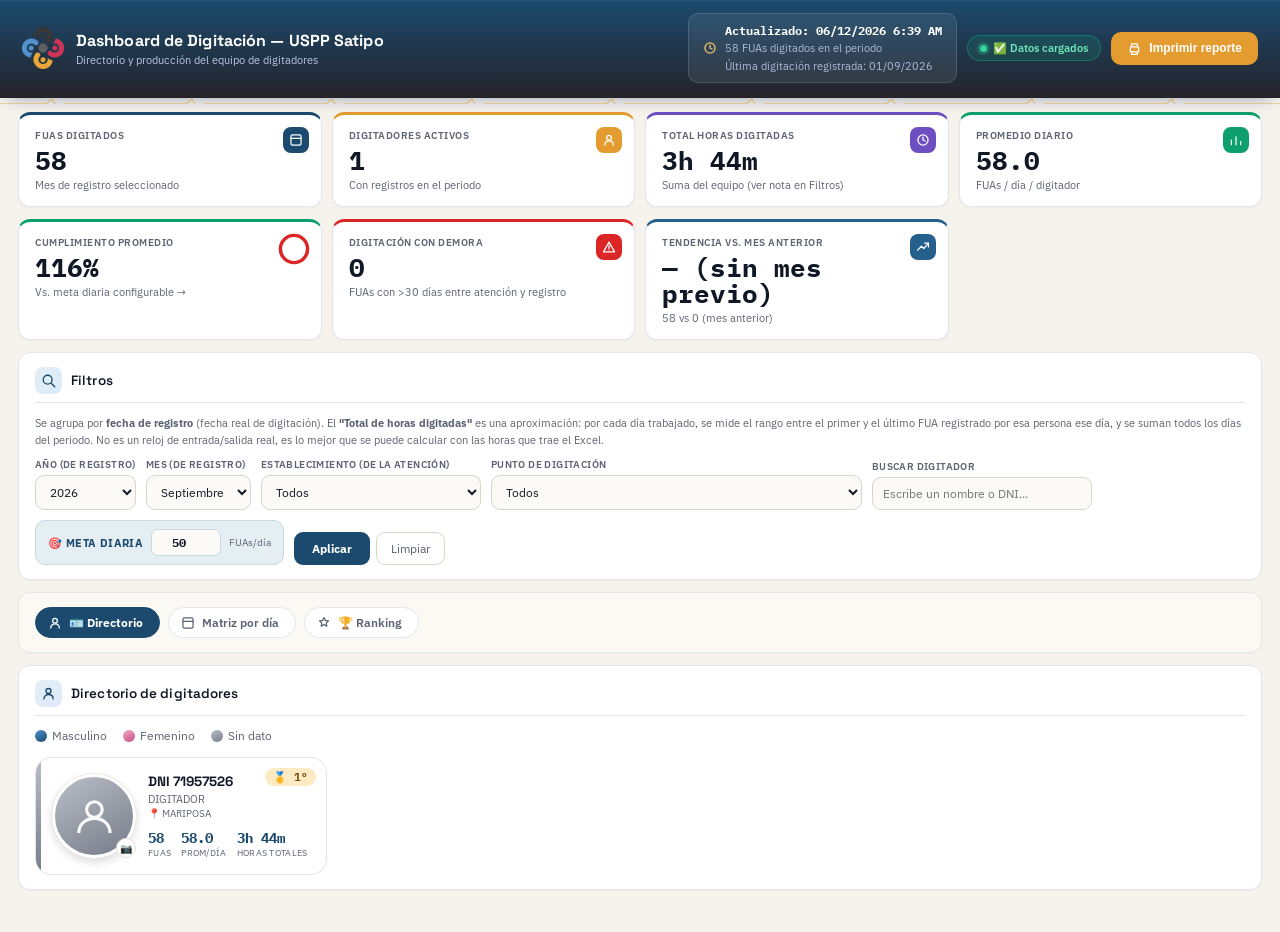
==== commit 435eee87: "Add files via upload" ====
--- a/index.html
+++ b/index.html
@@ -638,6 +638,7 @@
       <div>
         <div class="f1" id="fechaActualizacion">Actualizado: cargando…</div>
         <div class="f2" id="fechaDigitacion">—</div>
+        <div class="f2" id="ultimaFechaDig">—</div>
       </div>
     </div>
     <div class="badge-estado" id="estado">Cargando…</div>
@@ -823,6 +824,11 @@
 
 function esc(s){ return String(s==null?"":s).replace(/[&<>"']/g, m=>({'&':'&amp;','<':'&lt;','>':'&gt;','"':'&quot;',"'":'&#39;'}[m])) }
 function diasEnMes(anio,mes){ return new Date(Number(anio),Number(mes),0).getDate() }
+function fmtFechaCorta(iso){
+  if(!iso) return "";
+  const [y,m,dd] = String(iso).split("-");
+  return (y&&m&&dd) ? `${dd}/${m}/${y}` : String(iso);
+}
 
 let RAW = [];
 let DIGITADORES = {};
@@ -1123,16 +1129,21 @@
   if(n>=20) return "c-med";
   return "c-low";
 }
+function puntosBadges(puntos){
+  if(!puntos || !puntos.length) return `<span class="muted">Sin punto registrado</span>`;
+  return puntos.map(p=>`<span class="badge" style="font-size:10px;padding:2px 8px;margin:1px 2px 1px 0;white-space:nowrap">${esc(p)}</span>`).join("");
+}
 function renderMatrizDigitador(rows, nDias){
-  let html = `<thead><tr><th class="th-name">Digitador</th>`;
+  let html = `<thead><tr><th class="th-name">Digitador</th><th class="th-name">Punto de digitación</th>`;
   for(let i=1;i<=nDias;i++) html+=`<th class="th-day">${i}</th>`;
   html += `<th class="th-total">Total</th><th class="th-total" style="background:#123049">Horas totales</th></tr></thead><tbody>`;
   const ordenado = [...rows].sort((a,b)=>b.total-a.total);
   if(!ordenado.length){
-    html += `<tr><td colspan="${nDias+2}" style="padding:16px">Sin registros con estos filtros.</td></tr>`;
+    html += `<tr><td colspan="${nDias+3}" style="padding:16px">Sin registros con estos filtros.</td></tr>`;
   }
   for(const r of ordenado){
     html += `<tr><td class="td-name">${esc(r.nombre)}<div class="muted" style="font-size:10px">${esc(r.cargo)}</div></td>`;
+    html += `<td class="td-name" style="white-space:normal">${puntosBadges(r.puntos)}</td>`;
     for(let i=1;i<=nDias;i++){
       const n = r.dd[i]?.n||0;
       html += `<td class="${cellClass(n)}">${n||""}</td>`;
@@ -1290,6 +1301,11 @@
   $("fechaDigitacion").textContent  = `${d.length} FUAs digitados en el periodo`;
   $("printFechaFooter").textContent = `Actualizado: ${fechaAhora} | ${d.length} FUAs digitados en el periodo`;
 
+  // Última fecha de digitación registrada en los datos (no la fecha en que se abrió la página):
+  // indica hasta cuándo está al día lo cargado en data/, con los filtros aplicados.
+  const ultimaFecha = d.reduce((max,r)=> (r.fecha_registro && r.fecha_registro>max) ? r.fecha_registro : max, "");
+  $("ultimaFechaDig").textContent = ultimaFecha ? `Última digitación registrada: ${fmtFechaCorta(ultimaFecha)}` : "Última digitación registrada: —";
+
   if(!d.length){
     $("estado").textContent = "⚠ Sin digitación en este periodo";
     $("directorioGrid").innerHTML = `<div class="dir-empty">No se encontraron FUAs digitados en el periodo elegido.</div>`;
@@ -1301,7 +1317,7 @@
   $("estado").textContent = "✅ Datos cargados";
 
   $("printSub").textContent = filtrosTexto();
-  $("printFechas").textContent = $("fechaActualizacion").textContent+" | "+$("fechaDigitacion").textContent;
+  $("printFechas").textContent = $("fechaActualizacion").textContent+" | "+$("fechaDigitacion").textContent+" | "+$("ultimaFechaDig").textContent;
   actualizarBannerFiltro();
   const nDias = diasEnMes(anio, mes);
   const rows = actualizarKPIs(d, nDias, totAnt);
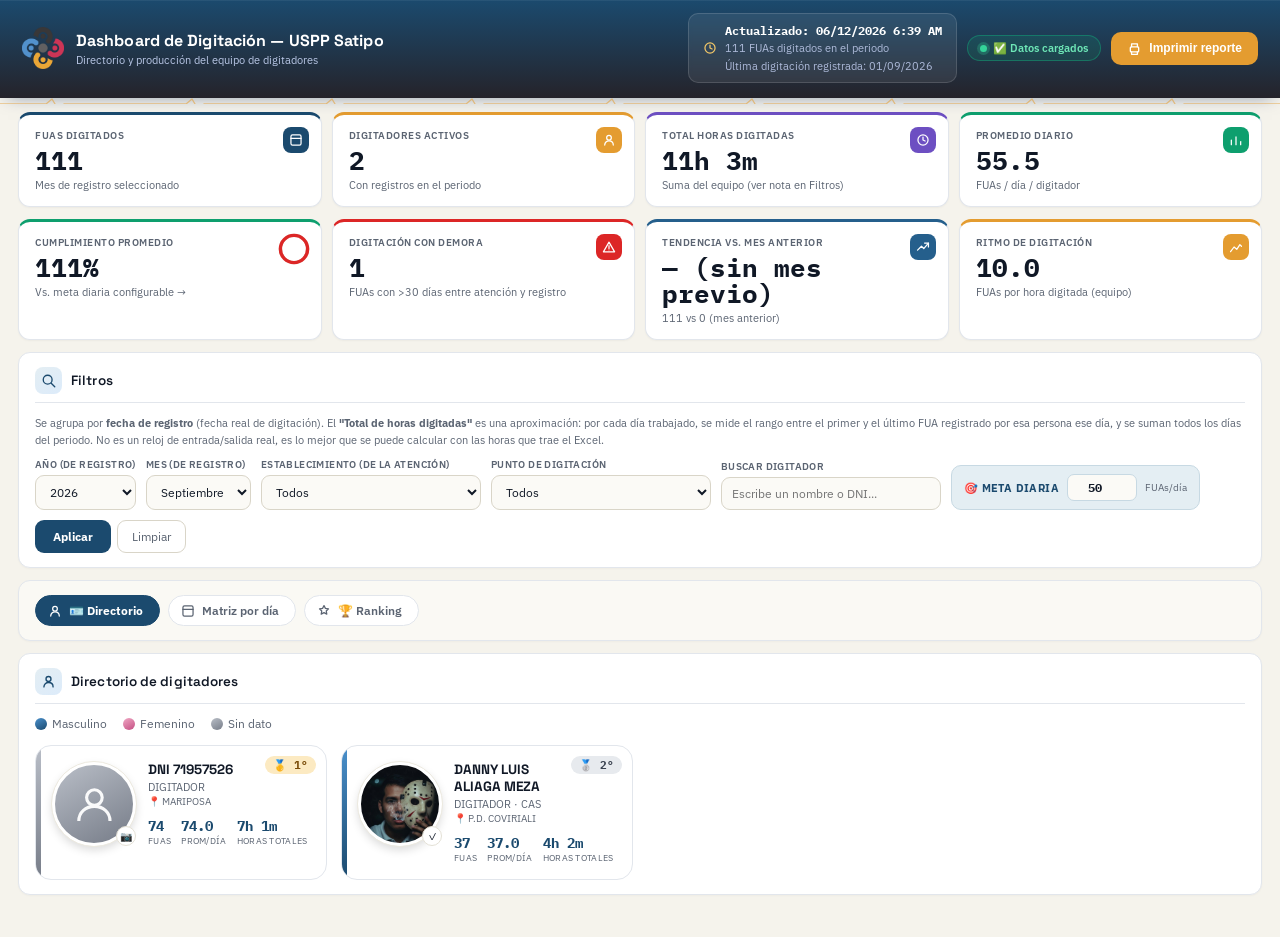
==== commit 81f3b082: "Add files via upload" ====
--- a/index.html
+++ b/index.html
@@ -182,6 +182,7 @@
   .kpi.k5{border-top-color:var(--verde)}
   .kpi.k6{border-top-color:var(--rojo)}
   .kpi.k7{border-top-color:var(--blue)}
+  .kpi.k8{border-top-color:var(--teal)}
   .kpi .klabel{font-size:10px;color:var(--muted);text-transform:uppercase;letter-spacing:.5px;margin-bottom:5px;font-weight:600}
   .kpi .kval{font-size:26px;font-weight:700;color:var(--texto);line-height:1}
   .kpi .ksub{font-size:11px;color:var(--muted);margin-top:5px;font-family:var(--f-cuerpo)}
@@ -196,6 +197,7 @@
   .kpi.k5 .kicon{background:var(--verde)}
   .kpi.k6 .kicon{background:var(--rojo)}
   .kpi.k7 .kicon{background:var(--blue)}
+  .kpi.k8 .kicon{background:var(--teal)}
 
   /* ══════════════════════════════
      CUMPLIMIENTO / ALERTAS / TENDENCIA
@@ -712,6 +714,12 @@
       <div class="klabel">Tendencia vs. mes anterior</div>
       <div class="kval skeleton" id="kpiTendencia" data-raw-val="0">00</div>
       <div class="ksub" id="kpiTendenciaSub">FUAs digitados</div>
+    </div>
+    <div class="kpi k8">
+      <div class="kicon"><svg viewBox="0 0 18 18" fill="none" stroke="currentColor" stroke-width="1.6" stroke-linecap="round" stroke-linejoin="round"><path d="M2 15l4.5-6 3.5 3 4-6 2 2"/></svg></div>
+      <div class="klabel">Ritmo de digitación</div>
+      <div class="kval skeleton" id="kpiRitmo" data-raw-val="0">00</div>
+      <div class="ksub">FUAs por hora digitada (equipo)</div>
     </div>
   </div>
 
@@ -798,6 +806,7 @@
         <button class="rk-metric-btn active" data-metric="total" type="button">Total de FUAs digitados</button>
         <button class="rk-metric-btn" data-metric="horas" type="button">Total de horas digitadas</button>
         <button class="rk-metric-btn" data-metric="promedio" type="button">Promedio por día</button>
+        <button class="rk-metric-btn" data-metric="ritmo" type="button">FUAs por hora</button>
         <button class="rk-metric-btn" data-metric="cumpl" type="button">% Cumplimiento vs. meta</button>
       </div>
     </div>
@@ -866,13 +875,6 @@
     contrato: (info.contrato||"").trim(),
     foto: (info.foto||"").trim()
   };
-}
-function catalogoPuntos(){
-  const set = new Set();
-  Object.keys(DIGITADORES).forEach(dni=>{
-    parsePuntos(DIGITADORES[dni].punto_digitacion).forEach(p=>set.add(p));
-  });
-  return [...set].sort((a,b)=>a.localeCompare(b,"es"));
 }
 // Puntos de digitación aplicables a UN registro (una fila / un FUA):
 // 1) Si el registro ya trae el dato real de la columna PPDD del Excel (capturado desde
@@ -1039,7 +1041,9 @@
     // Puntos a mostrar: si el periodo trae dato real (PPDD), se usa ese (puede ser más
     // de uno si el digitador registró en distintos puntos ese mes); si no, el asignado a mano.
     const puntos = o.puntosVistos.size ? [...o.puntosVistos].sort((a,b)=>a.localeCompare(b,"es")) : info.puntos;
-    return {...o, ...info, puntos, punto: puntos.join(" · "), diasConReg, promDia, cumplPct, minutosTotal};
+    // Ritmo: FUAs digitados por cada hora de trabajo (según el rango horario detectado por día).
+    const fuasPorHora = minutosTotal>0 ? o.total/(minutosTotal/60) : null;
+    return {...o, ...info, puntos, punto: puntos.join(" · "), diasConReg, promDia, cumplPct, minutosTotal, fuasPorHora};
   });
 }
 function fmtHoras(min){
@@ -1057,11 +1061,13 @@
   const nDig = rows.length;
   const promDiaGlobal = rows.length ? (rows.reduce((a,r)=>a+r.promDia,0)/rows.length) : 0;
   const horasTotal = rows.reduce((a,r)=>a+r.minutosTotal,0);
+  const ritmoGlobal = horasTotal>0 ? total/(horasTotal/60) : 0;
 
   $("kpiTotal").textContent = total; $("kpiTotal").classList.remove("skeleton");
   $("kpiProfs").textContent = nDig; $("kpiProfs").classList.remove("skeleton");
   $("kpiHoras").textContent = fmtHoras(horasTotal); $("kpiHoras").classList.remove("skeleton");
   $("kpiProm").textContent = promDiaGlobal.toFixed(1); $("kpiProm").classList.remove("skeleton");
+  $("kpiRitmo").textContent = ritmoGlobal.toFixed(1); $("kpiRitmo").classList.remove("skeleton");
 
   const conMeta = rows.filter(r=>r.cumplPct!=null);
   const cumplProm = conMeta.length ? Math.round(conMeta.reduce((a,r)=>a+r.cumplPct,0)/conMeta.length) : 0;
@@ -1136,10 +1142,10 @@
 function renderMatrizDigitador(rows, nDias){
   let html = `<thead><tr><th class="th-name">Digitador</th><th class="th-name">Punto de digitación</th>`;
   for(let i=1;i<=nDias;i++) html+=`<th class="th-day">${i}</th>`;
-  html += `<th class="th-total">Total</th><th class="th-total" style="background:#123049">Horas totales</th></tr></thead><tbody>`;
+  html += `<th class="th-total">Total</th><th class="th-total" style="background:#123049">Horas totales</th><th class="th-total" style="background:#E49C30;color:#25232A">FUAs/hora</th></tr></thead><tbody>`;
   const ordenado = [...rows].sort((a,b)=>b.total-a.total);
   if(!ordenado.length){
-    html += `<tr><td colspan="${nDias+3}" style="padding:16px">Sin registros con estos filtros.</td></tr>`;
+    html += `<tr><td colspan="${nDias+4}" style="padding:16px">Sin registros con estos filtros.</td></tr>`;
   }
   for(const r of ordenado){
     html += `<tr><td class="td-name">${esc(r.nombre)}<div class="muted" style="font-size:10px">${esc(r.cargo)}</div></td>`;
@@ -1148,7 +1154,7 @@
       const n = r.dd[i]?.n||0;
       html += `<td class="${cellClass(n)}">${n||""}</td>`;
     }
-    html += `<td class="th-total">${r.total}</td><td class="th-total" style="background:#F5F3EC;color:#25232A">${fmtHoras(r.minutosTotal)}</td></tr>`;
+    html += `<td class="th-total">${r.total}</td><td class="th-total" style="background:#F5F3EC;color:#25232A">${fmtHoras(r.minutosTotal)}</td><td class="th-total" style="background:#FBF0DC;color:#25232A">${r.fuasPorHora!=null ? r.fuasPorHora.toFixed(1) : "—"}</td></tr>`;
   }
   html += "</tbody>";
   $("matrizDigitador").innerHTML = html;
@@ -1161,6 +1167,10 @@
   const arr=[...rows];
   if(metric==="promedio") arr.sort((a,b)=>b.promDia-a.promDia);
   else if(metric==="horas") arr.sort((a,b)=>b.minutosTotal-a.minutosTotal);
+  else if(metric==="ritmo") arr.sort((a,b)=>{
+    const av=a.fuasPorHora==null?-1:a.fuasPorHora, bv=b.fuasPorHora==null?-1:b.fuasPorHora;
+    return bv-av;
+  });
   else if(metric==="cumpl") arr.sort((a,b)=>{
     const av=a.cumplPct==null?-1:a.cumplPct, bv=b.cumplPct==null?-1:b.cumplPct;
     return bv-av;
@@ -1171,6 +1181,7 @@
 function valorRankingDig(r, metric){
   if(metric==="promedio") return r.promDia.toFixed(1);
   if(metric==="horas") return fmtHoras(r.minutosTotal);
+  if(metric==="ritmo") return r.fuasPorHora==null ? "—" : r.fuasPorHora.toFixed(1)+"/h";
   if(metric==="cumpl") return r.cumplPct==null?"—":r.cumplPct+"%";
   return String(r.total);
 }
@@ -1201,7 +1212,7 @@
       <div class="rk-nombre">${esc(r.nombre)}</div>
       <div class="rk-profesion">${esc(r.cargo)}${r.punto?" · "+esc(r.punto):""}</div>
       <div class="rk-valor">${valorRankingDig(r,RANKING_METRIC_DIG)}</div>
-      <div class="rk-sub">Total ${r.total} · Prom/día ${r.promDia.toFixed(1)} · Horas ${fmtHoras(r.minutosTotal)}</div>
+      <div class="rk-sub">Total ${r.total} · Prom/día ${r.promDia.toFixed(1)} · Horas ${fmtHoras(r.minutosTotal)} · Ritmo ${r.fuasPorHora!=null?r.fuasPorHora.toFixed(1)+"/h":"—"}</div>
       <div class="rk-msg">${mensajeAlientoDig(i+1,r)}</div>
     </div>
   `).join("");
@@ -1220,6 +1231,7 @@
         <span>Total <b>${r.total}</b></span>
         <span>Prom/día <b>${r.promDia.toFixed(1)}</b></span>
         <span>Horas <b>${fmtHoras(r.minutosTotal)}</b></span>
+        <span>Ritmo <b>${r.fuasPorHora!=null?r.fuasPorHora.toFixed(1)+"/h":"—"}</b></span>
       </div>
       <div class="rk-aliento">${mensajeAlientoDig(pos,r)}</div>
     </div>`;
@@ -1275,12 +1287,11 @@
   $("estab").innerHTML = `<option value="">Todos</option>` + estabs.map(e=>`<option value="${esc(e)}">${esc(e)}</option>`).join("");
   if(estabs.includes(estabActual)) $("estab").value = estabActual;
 
-  // Catálogo de puntos de digitación: se combina lo que el propio mes trae de verdad
-  // (columna PPDD del Excel, ya presente en r.punto_digitacion) con lo asignado a mano
-  // en digitadores.json (para meses históricos que no capturaron PPDD todavía).
+  // Catálogo de puntos de digitación para el filtro: solo los "activos", es decir, los que
+  // realmente aparecen en la columna PPDD de los datos de este mes (no el catálogo manual
+  // completo de digitadores.json, que puede incluir puntos ya inactivos o descontinuados).
   const puntoActual = $("puntoDig").value;
-  const puntosDelMes = RAW.map(r=>r.punto_digitacion).filter(Boolean);
-  const puntos = [...new Set([...puntosDelMes, ...catalogoPuntos()])].sort((a,b)=>a.localeCompare(b,"es"));
+  const puntos = [...new Set(RAW.map(r=>r.punto_digitacion).filter(Boolean))].sort((a,b)=>a.localeCompare(b,"es"));
   $("puntoDig").innerHTML = `<option value="">Todos</option>` + puntos.map(p=>`<option value="${esc(p)}">${esc(p)}</option>`).join("");
   if(puntos.includes(puntoActual)) $("puntoDig").value = puntoActual;
 
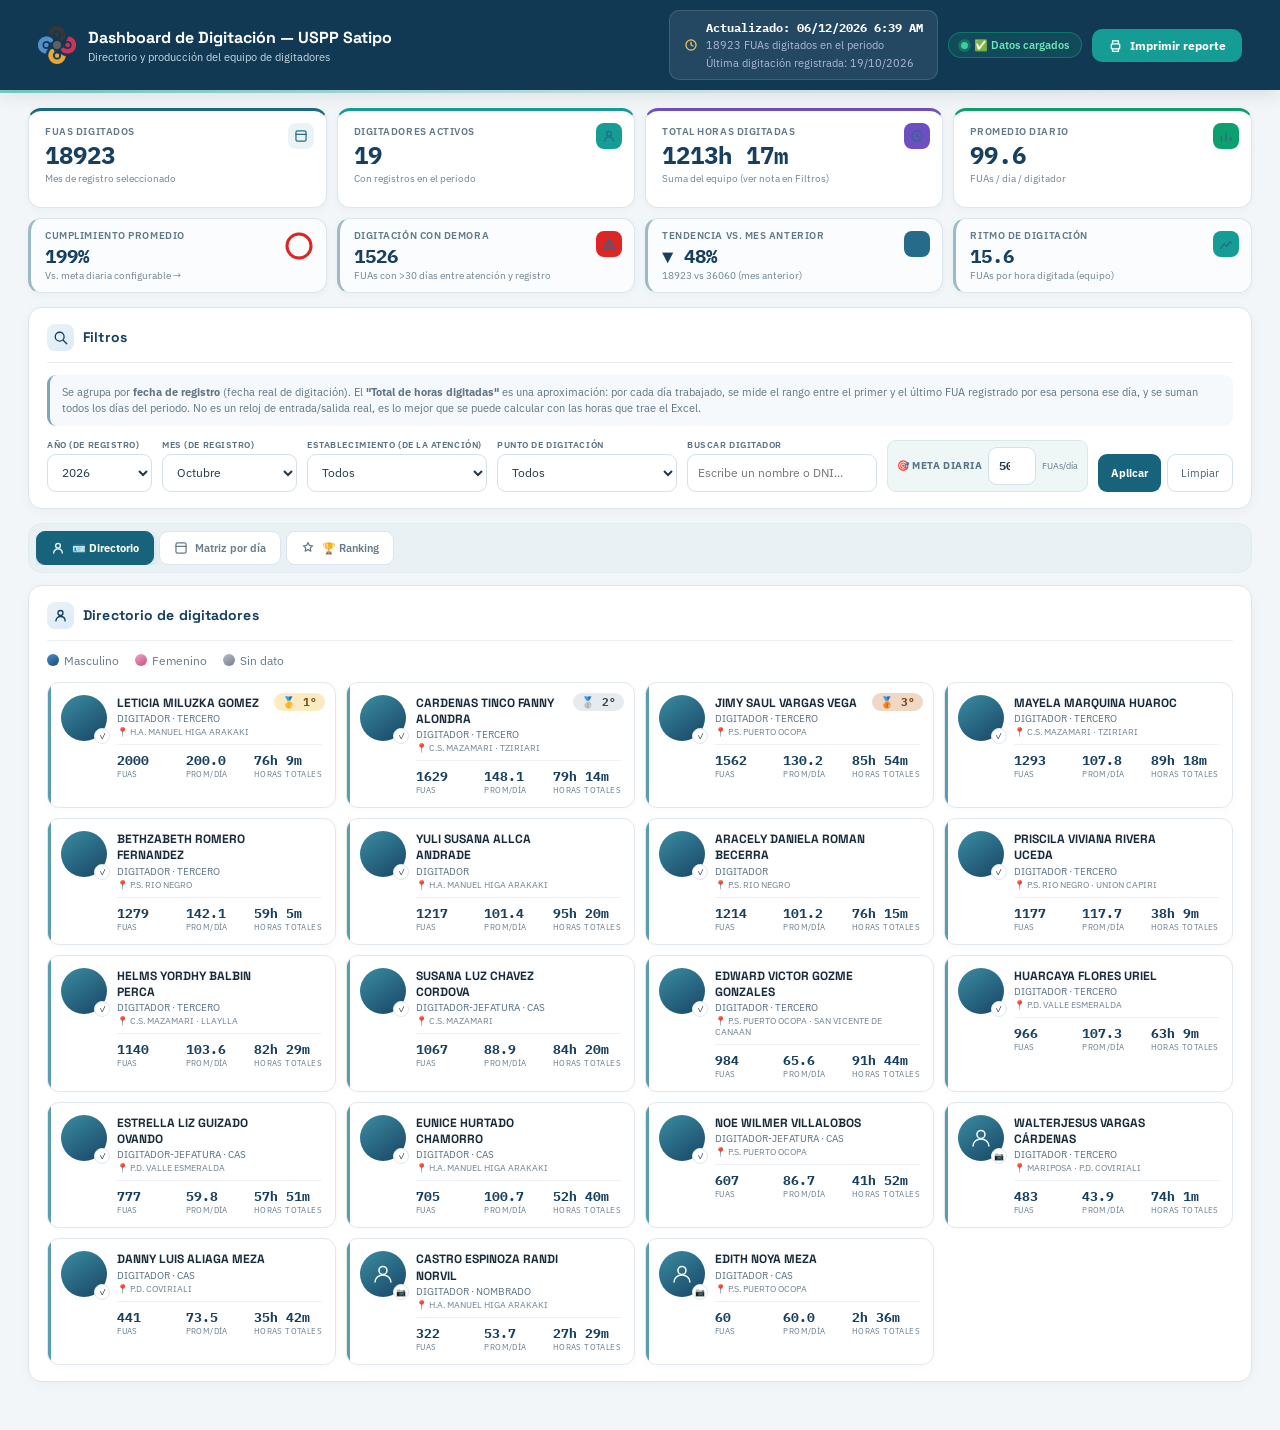
==== commit e59b3019: "all" ====
--- a/index.html
+++ b/index.html
@@ -616,7 +616,44 @@
   .rk-row .avatar-sm{margin-right:2px}
   .rk-row{grid-template-columns:34px 38px 1fr auto 220px}
 </style>
-</head>
+<style>
+/* Rediseño UX/UI — producción del equipo */
+:root{--navy:#173f5f;--navy-2:#102f49;--blue:#276b8a;--teal:#159c94;--azulclaro:#eaf3f5;--papel:#f3f6f8;--borde-dato:#dce5eb;--texto:#172b3a;--muted:#667b8b;--radio:14px}
+body{background:#f3f6f8;color:#172b3a;font-size:14px}
+header{background:#123954;padding:10px clamp(16px,3vw,42px);min-height:66px;box-shadow:0 4px 18px rgba(17,48,72,.12)}
+header::after{height:3px;bottom:-3px;background:linear-gradient(90deg,#17a49a,#b7d7d9 55%,transparent)}
+.brand img,.brand-logo-fallback{height:38px;width:38px}.brand-texto h1{font-size:16px;letter-spacing:0}.brand-texto .sub{font-size:11px;color:#c7dae4}
+.wrap{max-width:1480px;padding:18px clamp(14px,2.2vw,32px) 34px}
+.card{border:1px solid #dce5eb;border-radius:14px;padding:16px 18px;margin-bottom:14px;box-shadow:0 3px 12px rgba(20,50,70,.035)}
+.card-titulo{font-size:14px;font-weight:700;color:#173f5f;padding-bottom:11px;margin-bottom:12px;border-bottom:1px solid #e8eef2}
+.kpis{gap:10px;margin-bottom:10px;grid-template-columns:repeat(4,minmax(0,1fr))}
+.kpi{min-height:100px;padding:14px 42px 12px 16px;border:1px solid #dce5eb;border-top:3px solid #1d6984;border-radius:13px;box-shadow:0 2px 8px rgba(20,50,70,.035);transition:box-shadow .16s,transform .16s}
+.kpi:hover{transform:translateY(-1px);box-shadow:0 7px 18px rgba(20,50,70,.08)}
+.kpi .klabel{font-size:10px;letter-spacing:.55px;color:#627989}.kpi .kval{font-size:24px;color:#173f5f}.kpi .ksub{font-size:10px;color:#708493;line-height:1.35}
+.kpi .kicon{background:#eaf3f5;color:#276b8a}.kpi .kpi-ring{width:30px;height:30px}
+.kpis-secondary{grid-template-columns:repeat(4,minmax(0,1fr));margin-top:0;margin-bottom:14px}
+.kpis-secondary .kpi{min-height:74px;padding:10px 38px 9px 14px;background:#fbfcfd;border-top:1px solid #dce5eb;border-left:3px solid #9bbac7}
+.kpis-secondary .kval{font-size:19px}.kpis-secondary .ksub{margin-top:3px}.kpis-secondary .kpi-ring{top:12px;right:12px}
+.filtros-nota{padding:9px 12px;border-radius:9px;background:#f5f9fb;border-left:3px solid #7ba8b8;margin-bottom:13px;font-size:11px;color:#5f7484}
+.row{display:grid;grid-template-columns:minmax(105px,.75fr) minmax(135px,.9fr) minmax(180px,1.2fr) minmax(180px,1.2fr) minmax(190px,1.25fr) auto auto;gap:10px;align-items:end}
+.fg{min-width:0!important}.fg label{font-size:9px;letter-spacing:.55px;color:#597284}.fg select,.fg input{height:38px;border:1px solid #d5e1e8;border-radius:9px;padding:8px 10px;background:#fff;color:#20394b;font-size:12px;min-width:0;max-width:100%}
+.fg select:focus,.fg input:focus,.meta-box input:focus{outline:3px solid rgba(21,156,148,.15);border-color:#159c94}
+.meta-box{min-height:38px;border-radius:9px;background:#eef6f6;border-color:#d6e9e7;padding:6px 9px;gap:6px}.meta-box label{font-size:10px}.meta-box input{width:54px}.meta-box .hintm{font-size:9px}
+.btn-ap,.btn-cl{height:38px;border-radius:9px;padding:8px 13px;font-size:11px}.btn-ap{background:#17637c}.btn-ap:hover{background:#124c63}.btn-cl{border-color:#d5e1e8;color:#486172}
+.card.soft{background:#eaf1f5;border:1px solid #e2ebef;padding:7px;margin-bottom:12px;box-shadow:none}
+.tabs{gap:5px;overflow-x:auto;flex-wrap:nowrap}.tab{white-space:nowrap;padding:9px 14px;border-radius:9px;font-size:11px}.tab.active{background:#17637c;border-color:#17637c;box-shadow:0 3px 8px rgba(23,99,124,.16)}
+.dir-grid{grid-template-columns:repeat(auto-fill,minmax(285px,1fr));gap:10px}
+.dir-card{border:1px solid #e0e8ed;border-radius:12px;padding:12px 13px;gap:10px;min-height:124px;box-shadow:0 2px 8px rgba(20,50,70,.025)}
+.dir-card:hover{transform:translateY(-1px);box-shadow:0 7px 16px rgba(20,50,70,.07)}.dir-card::before{width:3px;background:#5b9caf!important}
+.avatar{width:46px;height:46px;border:0;outline:0;box-shadow:none;background:linear-gradient(145deg,#3b8ca1,#174565)!important}.avatar svg{width:52%;height:52%}.avatar-photo-hint{width:16px;height:16px;font-size:8px;border-color:#e0e8ed}
+.dir-name{font-size:12px;line-height:1.35;padding-right:38px}.dir-cargo{font-size:10px;color:#577082}.dir-punto{font-size:9px;color:#718491}.dir-stats{gap:0;justify-content:space-between;border-top:1px solid #edf1f3;padding-top:7px;margin-top:7px}.dir-stat{min-width:52px}.dir-stat b{font-size:13px;color:#173f5f}.dir-stat span{font-size:8px;letter-spacing:.4px}
+.scroll{border-color:#dce5eb;border-radius:10px;max-height:540px}table{font-size:10.5px}th{font-size:10px;padding:8px 7px}td{padding:6px 7px}
+.rk-toolbar{padding:10px;border:1px solid #e7edf1;border-radius:10px;background:#f8fafb}.rk-metric-btn{border-color:#d7e2e8;font-size:10.5px}.rk-metric-btn.active{background:#17637c;border-color:#17637c}.rk-podio{gap:10px;margin:12px 0}.rk-podio-card{border:1px solid #e2e9ed;border-radius:12px;padding:14px 12px}.rk-valor{font-size:23px!important}.rk-row{border-radius:10px;padding:8px 10px;grid-template-columns:28px 34px minmax(150px,1fr) auto minmax(180px,220px)}.rk-info-nombre{font-size:11px}.rk-stats{font-size:10px;gap:9px}
+button,select,input{font-family:inherit}button:focus-visible,.tab:focus-visible{outline:3px solid rgba(21,156,148,.35);outline-offset:2px}
+@media(max-width:1100px){.row{grid-template-columns:repeat(3,minmax(0,1fr))}.dir-grid{grid-template-columns:repeat(auto-fill,minmax(260px,1fr))}.rk-row{grid-template-columns:24px 32px minmax(120px,1fr) auto}.rk-aliento{display:none}}
+@media(max-width:700px){header{padding:10px 14px}.header-derecha{width:100%;justify-content:space-between}.bloque-fechas{padding:6px 9px}.wrap{padding:12px 10px 24px}.kpis,.kpis-secondary{grid-template-columns:repeat(2,minmax(0,1fr));gap:8px}.kpi{min-height:92px;padding:12px 34px 10px 12px}.kpi .kval{font-size:21px}.kpi .ksub{font-size:9px}.row{grid-template-columns:repeat(2,minmax(0,1fr))}.row>.fg:nth-child(3),.row>.fg:nth-child(4),.row>.fg:nth-child(5){grid-column:span 2}.row>.fg:nth-last-child(2){grid-column:span 2}.row>div:last-child{grid-column:span 2;display:flex!important}.row>div:last-child button{flex:1}.card{padding:13px}.dir-grid{grid-template-columns:1fr}.rk-row{grid-template-columns:24px 32px minmax(0,1fr)}.rk-stats{grid-column:2/-1;flex-wrap:wrap;white-space:normal}.rk-podio{grid-template-columns:1fr}.rk-podio-card{padding:12px}}
+@media(prefers-reduced-motion:reduce){*,*::before,*::after{scroll-behavior:auto!important;transition:none!important}}
+</style></head>
 <body>
 
 <header>
@@ -692,7 +729,7 @@
     </div>
   </div>
 
-  <div class="kpis no-print">
+  <div class="kpis no-print kpis-secondary">
     <div class="kpi k5">
       <svg class="kpi-ring" viewBox="0 0 40 40">
         <circle cx="20" cy="20" r="16" fill="none" stroke="#E4E1D6" stroke-width="4"/>
@@ -1342,3 +1379,5 @@
 
 </body>
 </html>
+
+
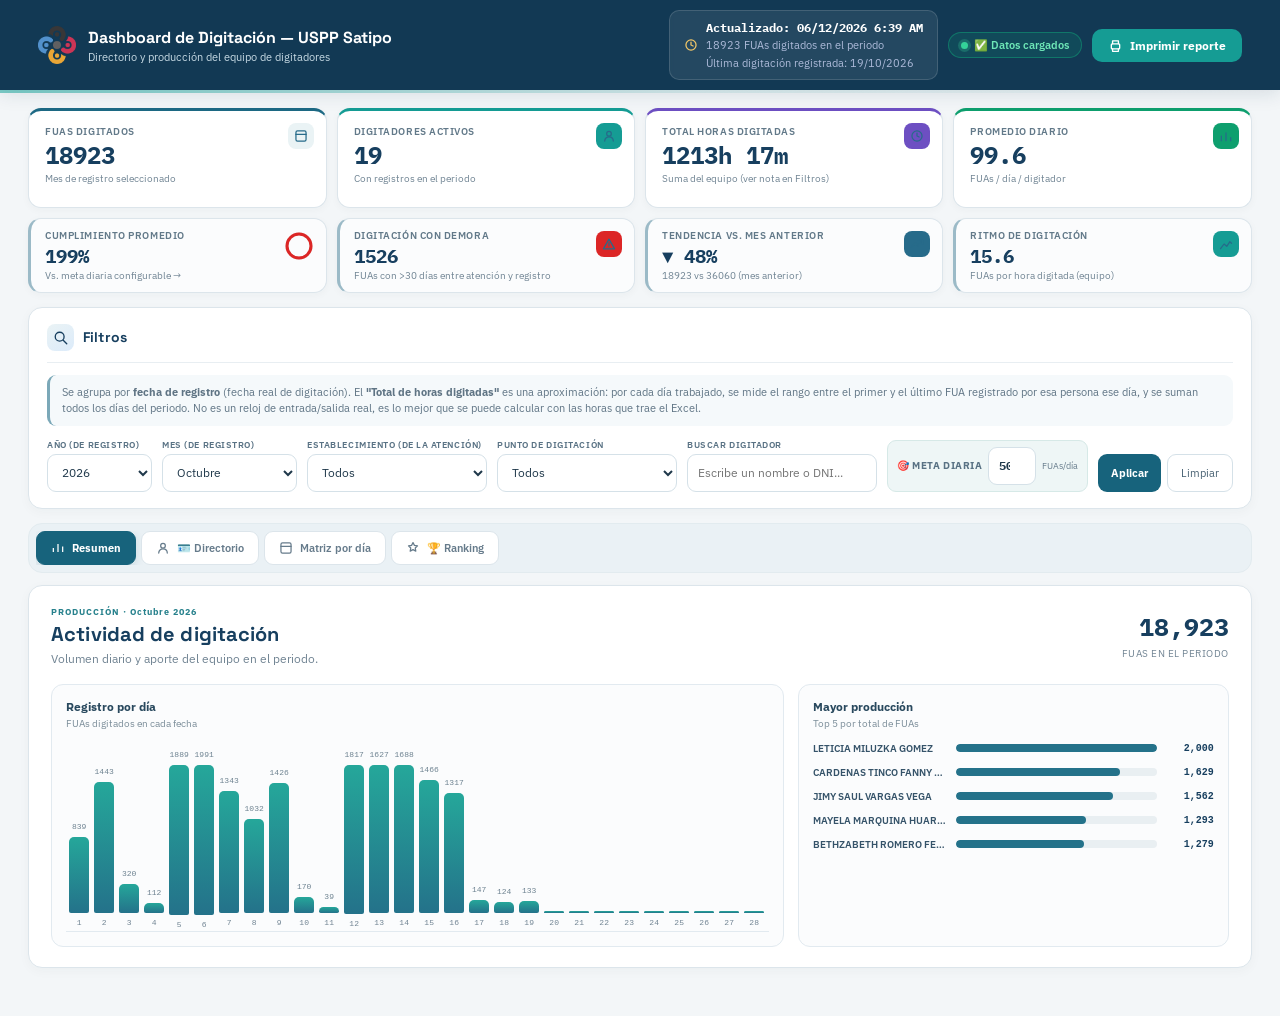
==== commit 5032f9c2: "all" ====
--- a/index.html
+++ b/index.html
@@ -645,7 +645,7 @@
 .dir-grid{grid-template-columns:repeat(auto-fill,minmax(285px,1fr));gap:10px}
 .dir-card{border:1px solid #e0e8ed;border-radius:12px;padding:12px 13px;gap:10px;min-height:124px;box-shadow:0 2px 8px rgba(20,50,70,.025)}
 .dir-card:hover{transform:translateY(-1px);box-shadow:0 7px 16px rgba(20,50,70,.07)}.dir-card::before{width:3px;background:#5b9caf!important}
-.avatar{width:46px;height:46px;border:0;outline:0;box-shadow:none;background:linear-gradient(145deg,#3b8ca1,#174565)!important}.avatar svg{width:52%;height:52%}.avatar-photo-hint{width:16px;height:16px;font-size:8px;border-color:#e0e8ed}
+.avatar{width:46px;height:46px;border:0;outline:0;box-shadow:none}.avatar svg{width:52%;height:52%}.avatar-photo-hint{width:16px;height:16px;font-size:8px;border-color:#e0e8ed}
 .dir-name{font-size:12px;line-height:1.35;padding-right:38px}.dir-cargo{font-size:10px;color:#577082}.dir-punto{font-size:9px;color:#718491}.dir-stats{gap:0;justify-content:space-between;border-top:1px solid #edf1f3;padding-top:7px;margin-top:7px}.dir-stat{min-width:52px}.dir-stat b{font-size:13px;color:#173f5f}.dir-stat span{font-size:8px;letter-spacing:.4px}
 .scroll{border-color:#dce5eb;border-radius:10px;max-height:540px}table{font-size:10.5px}th{font-size:10px;padding:8px 7px}td{padding:6px 7px}
 .rk-toolbar{padding:10px;border:1px solid #e7edf1;border-radius:10px;background:#f8fafb}.rk-metric-btn{border-color:#d7e2e8;font-size:10.5px}.rk-metric-btn.active{background:#17637c;border-color:#17637c}.rk-podio{gap:10px;margin:12px 0}.rk-podio-card{border:1px solid #e2e9ed;border-radius:12px;padding:14px 12px}.rk-valor{font-size:23px!important}.rk-row{border-radius:10px;padding:8px 10px;grid-template-columns:28px 34px minmax(150px,1fr) auto minmax(180px,220px)}.rk-info-nombre{font-size:11px}.rk-stats{font-size:10px;gap:9px}
@@ -653,6 +653,19 @@
 @media(max-width:1100px){.row{grid-template-columns:repeat(3,minmax(0,1fr))}.dir-grid{grid-template-columns:repeat(auto-fill,minmax(260px,1fr))}.rk-row{grid-template-columns:24px 32px minmax(120px,1fr) auto}.rk-aliento{display:none}}
 @media(max-width:700px){header{padding:10px 14px}.header-derecha{width:100%;justify-content:space-between}.bloque-fechas{padding:6px 9px}.wrap{padding:12px 10px 24px}.kpis,.kpis-secondary{grid-template-columns:repeat(2,minmax(0,1fr));gap:8px}.kpi{min-height:92px;padding:12px 34px 10px 12px}.kpi .kval{font-size:21px}.kpi .ksub{font-size:9px}.row{grid-template-columns:repeat(2,minmax(0,1fr))}.row>.fg:nth-child(3),.row>.fg:nth-child(4),.row>.fg:nth-child(5){grid-column:span 2}.row>.fg:nth-last-child(2){grid-column:span 2}.row>div:last-child{grid-column:span 2;display:flex!important}.row>div:last-child button{flex:1}.card{padding:13px}.dir-grid{grid-template-columns:1fr}.rk-row{grid-template-columns:24px 32px minmax(0,1fr)}.rk-stats{grid-column:2/-1;flex-wrap:wrap;white-space:normal}.rk-podio{grid-template-columns:1fr}.rk-podio-card{padding:12px}}
 @media(prefers-reduced-motion:reduce){*,*::before,*::after{scroll-behavior:auto!important;transition:none!important}}
+</style><style>
+/* La fotografía de personal debe prevalecer sobre los colores del avatar */
+.avatar{background-color:#dce8ee!important;}
+.avatar.avatar-m:not([style*="background-image"]){background:linear-gradient(150deg,#4A90CC,#1B4A6E)}
+.avatar.avatar-f:not([style*="background-image"]){background:linear-gradient(150deg,#F0A8C4,#C44E82)}
+.avatar.avatar-x:not([style*="background-image"]){background:linear-gradient(150deg,#B9BEC7,#767C88)}
+.resumen-card{padding:20px 22px}.resumen-heading{display:flex;justify-content:space-between;align-items:center;gap:20px;margin-bottom:18px}.resumen-heading h2{font-size:20px;color:#173f5f;margin:4px 0}.resumen-heading p{font-size:12px;color:#718493}.eyebrow{font-size:9px;font-weight:700;color:#27818c;letter-spacing:1px}.resumen-total{text-align:right;white-space:nowrap}.resumen-total strong{display:block;font:700 25px var(--f-dato);color:#173f5f}.resumen-total span{font-size:10px;text-transform:uppercase;letter-spacing:.5px;color:#718493}.resumen-graficos{display:grid;grid-template-columns:minmax(0,1.7fr) minmax(270px,1fr);gap:14px}.mini-panel{border:1px solid #e2eaf0;border-radius:12px;padding:14px;background:#fbfcfd;min-width:0}.mini-title{font-size:12px;font-weight:700;color:#29495e;margin-bottom:12px}.mini-title span{display:block;margin-top:3px;font-size:10px;font-weight:400;color:#7b8d99}.chart-dias{display:flex;align-items:flex-end;gap:5px;height:190px;overflow-x:auto;padding:8px 3px 0;border-bottom:1px solid #e2eaf0}.dia-col{height:100%;min-width:20px;flex:1;display:flex;flex-direction:column;justify-content:flex-end;align-items:center;gap:5px}.dia-col b{font:500 8px var(--f-dato);color:#6d8290;min-height:10px}.dia-col i{display:block;width:min(100%,20px);min-height:2px;background:linear-gradient(180deg,#25a79a,#24728a);border-radius:5px 5px 2px 2px;transition:height .2s}.dia-col span{font:500 8px var(--f-dato);color:#718493;height:13px}.chart-top{display:flex;flex-direction:column;gap:11px}.top-item{display:grid;grid-template-columns:minmax(94px,1fr) minmax(70px,1.5fr) 48px;align-items:center;gap:9px}.top-name{font-size:10px;font-weight:600;color:#355369;white-space:nowrap;overflow:hidden;text-overflow:ellipsis}.top-track{height:8px;border-radius:99px;background:#e9eff2;overflow:hidden}.top-track i{display:block;height:100%;border-radius:99px;background:#24728a}.top-value{text-align:right;font:600 10px var(--f-dato);color:#173f5f}.top-empty{padding:18px;text-align:center;color:#718493;font-size:11px}
+@media(max-width:850px){.resumen-graficos{grid-template-columns:1fr}.chart-dias{height:150px}}
+@media(max-width:600px){.resumen-card{padding:14px}.resumen-heading{align-items:flex-start}.resumen-heading h2{font-size:17px}.resumen-total strong{font-size:20px}.mini-panel{padding:11px}.top-item{grid-template-columns:minmax(88px,1fr) minmax(45px,1.2fr) 42px}}
+</style><style>
+.dir-card{cursor:pointer;text-align:left;font:inherit}.dir-card:focus-visible{outline:3px solid rgba(21,156,148,.5);outline-offset:2px}.dir-card .dir-body::after{content:"Abrir ficha →";display:inline-block;margin-top:7px;font-size:9px;font-weight:700;color:#24728a;letter-spacing:.2px}
+.profile-dialog{width:min(600px,calc(100vw - 28px));max-height:min(88vh,760px);overflow:auto;border:0;border-radius:18px;padding:24px;background:#fff;color:#172b3a;box-shadow:0 24px 90px rgba(12,35,52,.28)}.profile-dialog::backdrop{background:rgba(15,35,50,.58);backdrop-filter:blur(3px)}.profile-close{position:absolute;top:12px;right:14px;width:36px;height:36px;border:1px solid #e0e8ed;border-radius:50%;background:#fff;color:#476274;font-size:24px;line-height:1;cursor:pointer}.profile-top{display:flex;align-items:center;gap:16px;padding:4px 36px 18px 0;border-bottom:1px solid #e7edf1}.profile-photo{width:88px;height:88px;flex:0 0 88px;border-radius:50%;overflow:hidden;background:#eaf2f5;border:4px solid #f1f5f7;display:grid;place-items:center}.profile-photo img{width:100%;height:100%;object-fit:cover}.profile-photo svg{width:38px;height:38px;stroke:#7293a4;fill:none;stroke-width:1.5}.profile-heading h2{margin:5px 0 3px;font:700 20px var(--f-display);color:#173f5f}.profile-role{font-size:12px;color:#6b7f8d}.profile-badges{display:flex;flex-wrap:wrap;gap:7px;padding:14px 0}.profile-badge{border-radius:999px;background:#eef5f7;color:#34576a;padding:6px 10px;font-size:10px;font-weight:600}.profile-stats{display:grid;grid-template-columns:repeat(3,minmax(0,1fr));gap:9px}.profile-stat{padding:12px;border:1px solid #e5edf1;border-radius:11px;background:#fbfcfd}.profile-stat strong{display:block;font:700 19px var(--f-dato);color:#173f5f}.profile-stat span{display:block;margin-top:4px;font-size:9px;color:#718493;text-transform:uppercase;letter-spacing:.45px}.profile-footnote{margin:14px 0 0;padding:10px 12px;border-radius:9px;background:#f5f8fa;color:#71818b;font-size:10px;line-height:1.5}
+@media(max-width:480px){.profile-dialog{padding:18px}.profile-photo{width:70px;height:70px;flex-basis:70px}.profile-heading h2{font-size:16px}.profile-stats{grid-template-columns:repeat(2,minmax(0,1fr))}.profile-stat{padding:10px}.profile-stat strong{font-size:16px}}
 </style></head>
 <body>
 
@@ -807,20 +820,27 @@
   <!-- TABS -->
   <div class="card soft no-print">
     <div class="tabs">
-      <div class="tab active" id="tabDirectorio"><svg viewBox="0 0 18 18" fill="none" stroke="currentColor" stroke-width="1.6" stroke-linecap="round" stroke-linejoin="round"><circle cx="9" cy="6" r="3"/><path d="M3.5 15.5c0-3.3 2.5-5.3 5.5-5.3s5.5 2 5.5 5.3"/></svg> 🪪 Directorio</div>
+      <div class="tab active" id="tabResumen"><svg viewBox="0 0 18 18" fill="none" stroke="currentColor" stroke-width="1.6"><path d="M3 14V9m6 5V4m6 10V7"/></svg> Resumen</div>
+      <div class="tab" id="tabDirectorio"><svg viewBox="0 0 18 18" fill="none" stroke="currentColor" stroke-width="1.6" stroke-linecap="round" stroke-linejoin="round"><circle cx="9" cy="6" r="3"/><path d="M3.5 15.5c0-3.3 2.5-5.3 5.5-5.3s5.5 2 5.5 5.3"/></svg> 🪪 Directorio</div>
       <div class="tab" id="tabMatriz"><svg viewBox="0 0 18 18" fill="none" stroke="currentColor" stroke-width="1.6" stroke-linecap="round" stroke-linejoin="round"><rect x="2.5" y="2.5" width="13" height="13" rx="2"/><line x1="2.5" y1="7" x2="15.5" y2="7"/></svg> Matriz por día</div>
       <div class="tab" id="tabRanking"><svg viewBox="0 0 18 18" fill="none" stroke="currentColor" stroke-width="1.6" stroke-linecap="round" stroke-linejoin="round"><path d="M9 2l1.8 3.6 4 .6-2.9 2.8.7 4-3.6-1.9-3.6 1.9.7-4-2.9-2.8 4-.6z"/></svg> 🏆 Ranking</div>
     </div>
   </div>
 
+  <!-- RESUMEN EJECUTIVO -->
+  <section class="card resumen-card" id="cardResumen">
+    <div class="resumen-heading">
+      <div><div class="eyebrow">PRODUCCIÓN · <span id="resumenPeriodo">Periodo seleccionado</span></div><h2>Actividad de digitación</h2><p id="resumenNota">Volumen diario y aporte del equipo en el periodo.</p></div>
+      <div class="resumen-total"><strong id="resumenTotal">—</strong><span>FUAs en el periodo</span></div>
+    </div>
+    <div class="resumen-graficos">
+      <section class="mini-panel"><div class="mini-title">Registro por día <span>FUAs digitados en cada fecha</span></div><div class="chart-dias" id="chartDias" role="img" aria-label="Producción diaria"></div></section>
+      <section class="mini-panel"><div class="mini-title">Mayor producción <span>Top 5 por total de FUAs</span></div><div class="chart-top" id="chartTop"></div></section>
+    </div>
+  </section>
   <!-- DIRECTORIO -->
-  <div class="card" id="cardDirectorio">
+  <div class="card" id="cardDirectorio" style="display:none">
     <div class="card-titulo"><div class="icono"><svg viewBox="0 0 18 18" fill="none" stroke="currentColor" stroke-width="1.6" stroke-linecap="round" stroke-linejoin="round"><circle cx="9" cy="6" r="3"/><path d="M3.5 15.5c0-3.3 2.5-5.3 5.5-5.3s5.5 2 5.5 5.3"/></svg></div> Directorio de digitadores</div>
-    <div class="dir-legend">
-      <span><i style="background:linear-gradient(150deg,var(--avatar-m-1),var(--avatar-m-2))"></i> Masculino</span>
-      <span><i style="background:linear-gradient(150deg,var(--avatar-f-1),var(--avatar-f-2))"></i> Femenino</span>
-      <span><i style="background:linear-gradient(150deg,var(--avatar-x-1),var(--avatar-x-2))"></i> Sin dato</span>
-      </div>
     <div class="dir-grid" id="directorioGrid"></div>
   </div>
 
@@ -851,6 +871,16 @@
     <div class="rk-lista" id="rankingListaDig"></div>
   </div>
 
+  <dialog class="profile-dialog" id="profileDialog" aria-labelledby="profileName">
+    <button class="profile-close" id="closeProfile" type="button" aria-label="Cerrar ficha">×</button>
+    <div class="profile-top">
+      <div class="profile-photo" id="profilePhoto"></div>
+      <div class="profile-heading"><div class="eyebrow">FICHA DE PRODUCCIÓN</div><h2 id="profileName"></h2><div id="profileRole" class="profile-role"></div></div>
+    </div>
+    <div id="profileBadges" class="profile-badges"></div>
+    <div id="profileStats" class="profile-stats"></div>
+    <p class="profile-footnote">Las horas son una estimación basada en el rango entre el primer y último registro de cada día; no representan un control de asistencia.</p>
+  </dialog>
   <!-- FOOTER IMPRESIÓN -->
   <div class="card" id="printFooter">
     <div class="pf-inner">
@@ -880,6 +910,8 @@
 let DIGITADORES = {};
 let MANIFEST = {};
 let RANKING_METRIC_DIG = "total";
+let CURRENT_ROWS = [];
+let lastProfileTrigger = null;
 
 /* ══════════════════════════════════════════
    IDENTIDAD DEL DIGITADOR (nombre, cargo, género, avatar)
@@ -1136,7 +1168,40 @@
 /* ══════════════════════════════════════════
    DIRECTORIO
 ══════════════════════════════════════════ */
+function renderResumen(d, rows, nDias){
+  const nombresMes=MONTHS.find(x=>String(x.n)===String($("mes").value));
+  $("resumenPeriodo").textContent=`${nombresMes?nombresMes.t:"Mes"} ${$("anio").value}`;
+  $("resumenTotal").textContent=d.length.toLocaleString("es-PE");
+  const porDia=Array(nDias).fill(0);
+  d.forEach(r=>{const dia=Number(r.dia_registro);if(dia>=1&&dia<=nDias)porDia[dia-1]++});
+  const maxDia=Math.max(1,...porDia);
+  $("chartDias").innerHTML=porDia.map((n,i)=>`<div class="dia-col" title="Día ${i+1}: ${n} FUAs"><b>${n||""}</b><i style="height:${Math.max(n?3:0,n/maxDia*100)}%"></i><span>${i+1}</span></div>`).join("");
+  const top=[...rows].sort((a,b)=>b.total-a.total).slice(0,5), maxTop=Math.max(1,...top.map(r=>r.total));
+  $("chartTop").innerHTML=top.length?top.map(r=>`<div class="top-item" title="${esc(r.nombre)}: ${r.total} FUAs"><span class="top-name">${esc(r.nombre)}</span><span class="top-track"><i style="width:${Math.max(3,r.total/maxTop*100)}%"></i></span><b class="top-value">${r.total.toLocaleString("es-PE")}</b></div>`).join(""):`<div class="top-empty">Sin registros para mostrar.</div>`;
+}
+function abrirFichaDigitador(dni, trigger){
+  const r=CURRENT_ROWS.find(x=>String(x.dni)===String(dni));
+  if(!r)return;
+  const dialog=$("profileDialog"), info=infoDigitador(dni);
+  lastProfileTrigger=trigger||document.activeElement;
+  $("profileName").textContent=r.nombre;
+  $("profileRole").textContent=r.cargo||"Digitador";
+  const photo=$("profilePhoto");
+  photo.innerHTML=info.foto?`<img src="${esc(info.foto)}" alt="Foto de ${esc(r.nombre)}" onerror="this.remove();this.parentElement.innerHTML='${ICONO_PERSONA}'">`:ICONO_PERSONA;
+  const badges=[r.contrato, ...(r.puntos||[])].filter(Boolean);
+  $("profileBadges").innerHTML=badges.map(x=>`<span class="profile-badge">${esc(x)}</span>`).join("")||`<span class="profile-badge">Sin datos adicionales</span>`;
+  const rezago=r.lags&&r.lags.length?r.lags.reduce((a,b)=>a+b,0)/r.lags.length:null;
+  const items=[[r.total.toLocaleString("es-PE"),"FUAs digitados"],[r.diasConReg,"Días con registros"],[r.promDia.toFixed(1),"Promedio por día"],[fmtHoras(r.minutosTotal),"Horas estimadas"],[r.fuasPorHora==null?"—":r.fuasPorHora.toFixed(1),"FUAs por hora"],[r.cumplPct==null?"—":r.cumplPct+"%","Avance de meta"],[rezago==null?"—":rezago.toFixed(1)+" días","Demora media atención → registro"]];
+  $("profileStats").innerHTML=items.map(([v,l])=>`<div class="profile-stat"><strong>${esc(v)}</strong><span>${esc(l)}</span></div>`).join("");
+  dialog.showModal();
+}
+$("closeProfile").addEventListener("click",()=>$("profileDialog").close());
+$("profileDialog").addEventListener("click",e=>{if(e.target===$("profileDialog"))$("profileDialog").close()});
+$("profileDialog").addEventListener("close",()=>{if(lastProfileTrigger&&lastProfileTrigger.isConnected)lastProfileTrigger.focus()});
+$("directorioGrid").addEventListener("click",e=>{const card=e.target.closest("[data-dni]");if(card)abrirFichaDigitador(card.dataset.dni,card)});
+$("directorioGrid").addEventListener("keydown",e=>{if((e.key==="Enter"||e.key===" ")&&e.target.matches("[data-dni]")){e.preventDefault();abrirFichaDigitador(e.target.dataset.dni,e.target)}});
 function renderDirectorio(rows){
+  CURRENT_ROWS = rows;
   const grid = $("directorioGrid");
   if(!rows.length){
     grid.innerHTML = `<div class="dir-empty">Sin digitación registrada con estos filtros.</div>`;
@@ -1146,7 +1211,7 @@
   grid.innerHTML = ordenado.map((r,i)=>{
     const rankBadge = i===0?'<div class="dir-rank r1">🥇 1°</div>' : i===1?'<div class="dir-rank r2">🥈 2°</div>' : i===2?'<div class="dir-rank r3">🥉 3°</div>' : "";
     return `
-    <div class="dir-card g-${claseGenero(r.sexo)}">
+    <article class="dir-card g-${claseGenero(r.sexo)}" role="button" tabindex="0" data-dni="${esc(r.dni)}" aria-label="Abrir ficha de ${esc(r.nombre)}">
       ${rankBadge}
       ${avatarHTML(r.dni,"lg")}
       <div class="dir-body">
@@ -1159,7 +1224,7 @@
           <div class="dir-stat"><b>${fmtHoras(r.minutosTotal)}</b><span>Horas totales</span></div>
         </div>
       </div>
-    </div>`;
+    </article>`;
   }).join("");
 }
 
@@ -1287,19 +1352,21 @@
    TABS
 ══════════════════════════════════════════ */
 function activarTab(nombre){
-  const tabs = {Directorio:"tabDirectorio", Matriz:"tabMatriz", Ranking:"tabRanking"};
-  const cards = {Directorio:"cardDirectorio", Matriz:"cardMatriz", Ranking:"cardRankingDig"};
+  const tabs = {Resumen:"tabResumen", Directorio:"tabDirectorio", Matriz:"tabMatriz", Ranking:"tabRanking"};
+  const cards = {Resumen:"cardResumen", Directorio:"cardDirectorio", Matriz:"cardMatriz", Ranking:"cardRankingDig"};
   Object.keys(tabs).forEach(k=>{
     $(tabs[k]).classList.toggle("active", k===nombre);
     $(cards[k]).style.display = (k===nombre) ? "" : "none";
   });
   const titulos = {
+    Resumen: "PRODUCCIÓN DEL DIGITADOR — USPP SATIPO",
     Directorio: "DIRECTORIO DE DIGITADORES — USPP SATIPO",
     Matriz: "PRODUCCIÓN DEL DIGITADOR — USPP SATIPO",
     Ranking: "RANKING DE DIGITACIÓN — USPP SATIPO"
   };
   $("printTitle").textContent = titulos[nombre];
 }
+$("tabResumen").onclick = ()=>activarTab("Resumen");
 $("tabDirectorio").onclick = ()=>activarTab("Directorio");
 $("tabMatriz").onclick = ()=>activarTab("Matriz");
 $("tabRanking").onclick = ()=>activarTab("Ranking");
@@ -1360,6 +1427,7 @@
     $("matrizDigitador").innerHTML = "";
     $("rankingListaDig").innerHTML=""; $("rankingPodioDig").innerHTML="";
     actualizarKPIs([], diasEnMes(anio,mes), totAnt);
+    renderResumen([], [], diasEnMes(anio,mes));
     return;
   }
   $("estado").textContent = "✅ Datos cargados";
@@ -1369,6 +1437,7 @@
   actualizarBannerFiltro();
   const nDias = diasEnMes(anio, mes);
   const rows = actualizarKPIs(d, nDias, totAnt);
+  renderResumen(d, rows, nDias);
   renderDirectorio(rows);
   renderMatrizDigitador(rows, nDias);
   renderRankingDig(rows);
@@ -1381,3 +1450,10 @@
 </html>
 
 
+
+
+
+
+
+
+
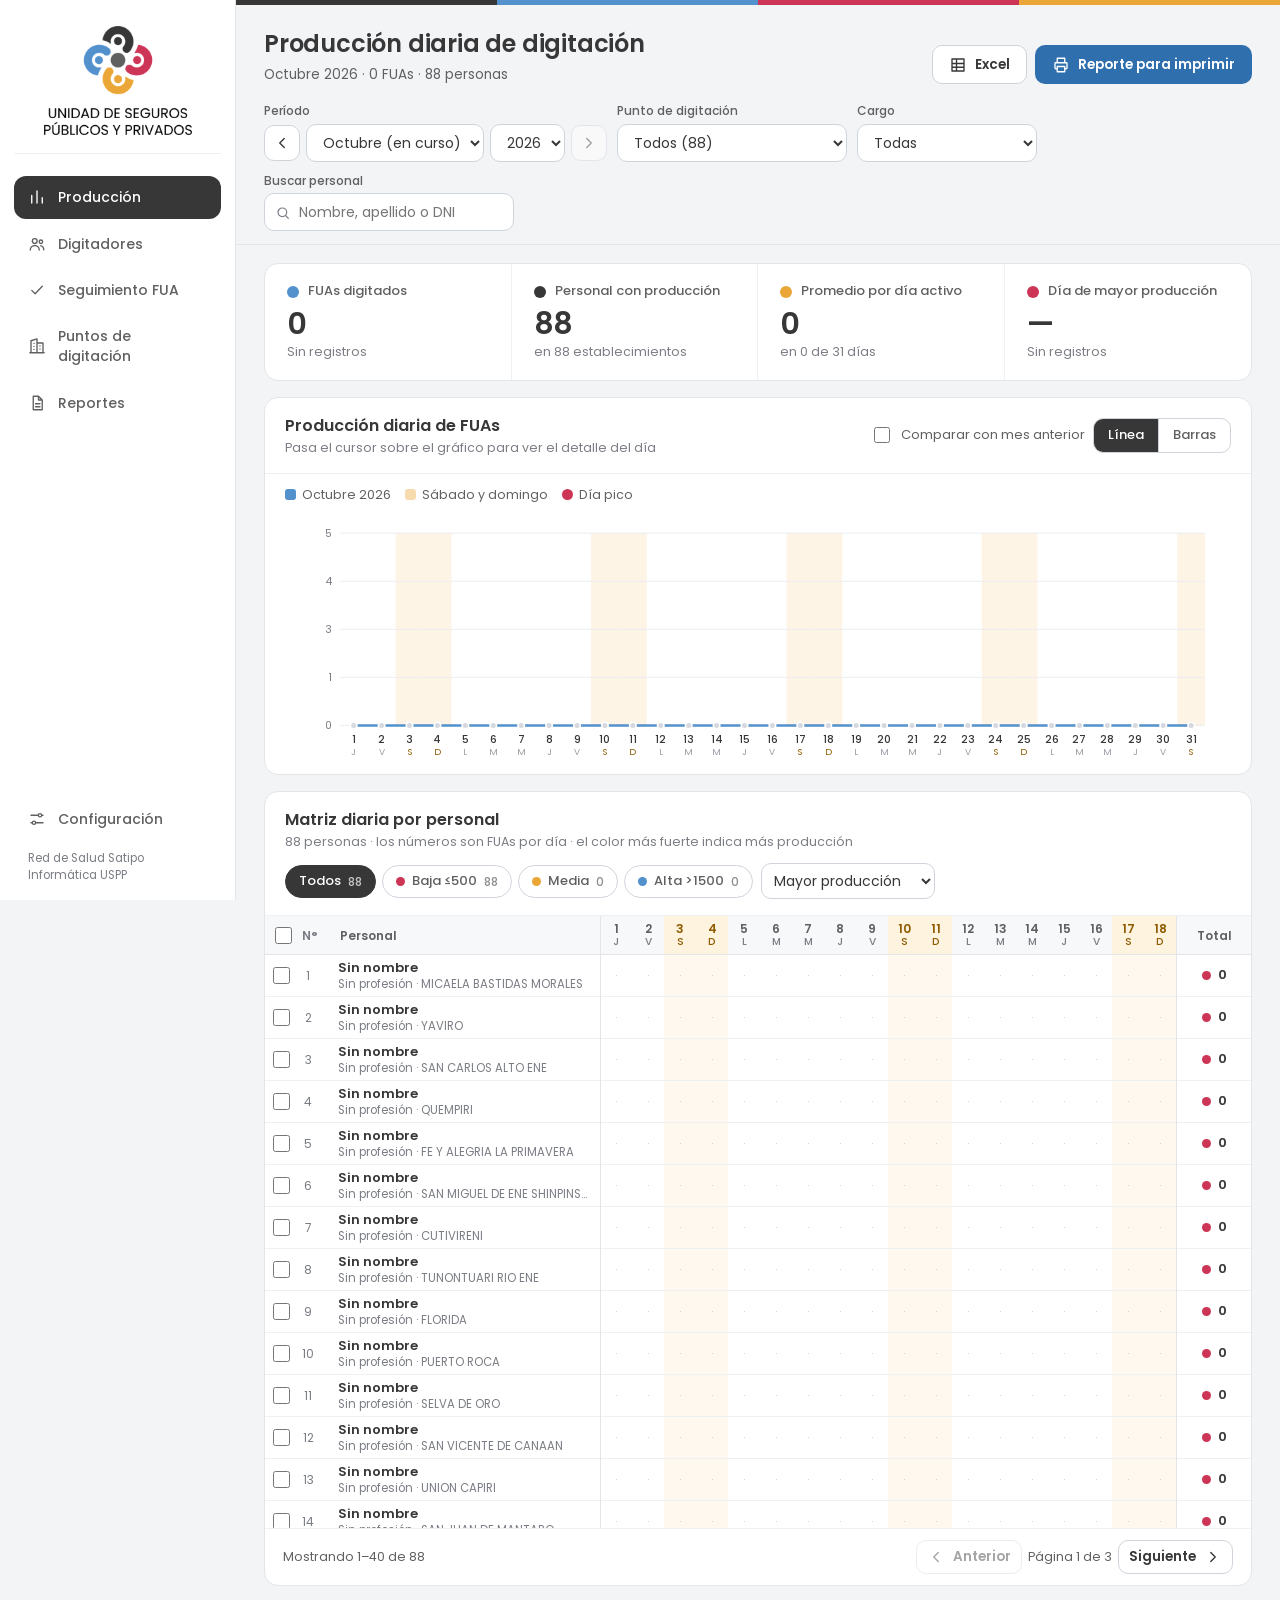
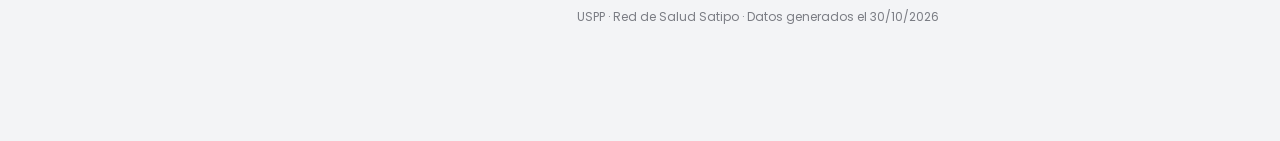
==== commit 935fa639: "all" ====
--- a/index.html
+++ b/index.html
@@ -2,1458 +2,1170 @@
 <html lang="es">
 <head>
 <meta charset="utf-8">
-<title>USPP Satipo | Producción del Digitador</title>
-<meta name="viewport" content="width=device-width, initial-scale=1">
+<meta name="viewport" content="width=device-width,initial-scale=1">
+<title>Producción del digitador | USPP · Red de Salud Satipo</title>
+<link rel="icon" type="image/png" href="assets/logo-uspp-marca.png">
 <link rel="preconnect" href="https://fonts.googleapis.com">
 <link rel="preconnect" href="https://fonts.gstatic.com" crossorigin>
-<link href="https://fonts.googleapis.com/css2?family=Space+Grotesk:wght@500;600;700&family=IBM+Plex+Sans:wght@400;500;600;700&family=IBM+Plex+Mono:wght@500;600;700&display=swap" rel="stylesheet">
+<link href="https://fonts.googleapis.com/css2?family=Poppins:wght@400;500;600;700&display=swap" rel="stylesheet">
 <style>
-  :root{
-    /* — Marca / cromática institucional — */
-    --navy:       #1B4A6E;   /* azul institucional profundo — cabecera, primario */
-    --navy-2:     #25232A;   /* hover del primario */
-    --blue:       #255F8C;   /* acciones / enlaces */
-    --teal:       #E49C30;   /* acento de datos — series secundarias, focos */
-    --azulclaro:  #E4EEF3;   /* fondo suave sobre superficies blancas */
-
-    /* — Semántica (cumplimiento / alertas) — nunca decorativa, siempre funcional — */
-    --verde:      #0E9F6E;
-    --ambar:      #D97706;
-    --rojo:       #DC2626;
-    --morado:     #6D4FC2;
-
-    /* — Neutros — */
-    --texto:      #101826;
-    --muted:      #5B6472;
-    --borde:      #E4E1D6;
-    --borde-dato: #E2E6EC;
-    --papel:      #F5F3EC;   /* fondo de página — cálido, evoca formato/ficha */
-    --blanco:     #FFFFFF;
-    --radio:      12px;
-
-    /* — Tipografía — */
-    --f-display: 'Space Grotesk', 'Segoe UI', sans-serif;
-    --f-cuerpo:  'IBM Plex Sans', 'Segoe UI', Arial, sans-serif;
-    --f-dato:    'IBM Plex Mono', 'Consolas', monospace;
-
-    /* alias retro-compatibles usados en reglas más abajo */
-    --azul:  var(--navy);
-    --azul2: var(--navy-2);
-    --azul3: var(--blue);
-    --cian:  var(--teal);
-    --fondo: var(--papel);
-  }
-  *{box-sizing:border-box;margin:0;padding:0}
-  @media (prefers-reduced-motion: reduce){
-    *{animation-duration:0.001ms !important;transition-duration:0.001ms !important}
-  }
-
-  body{
-    font-family:var(--f-cuerpo);
-    background:var(--papel);
-    color:var(--texto);
-    overflow-x:hidden;
-    -webkit-font-smoothing:antialiased;
-  }
-  h1,h2,h3,.card-titulo,.brand-texto h1,#printTitle{ font-family:var(--f-display); letter-spacing:.1px }
-  .kval,.td-total,.td-num,.th-day,.badge-cumpl,.kpi-anual-badge{ font-family:var(--f-dato); font-variant-numeric:tabular-nums }
-
-  /* ══════════════════════════════
-     HEADER
-  ══════════════════════════════ */
-  header{
-    position:sticky;top:0;z-index:10;
-    background:linear-gradient(180deg,var(--navy) 0%,#25232A 100%);
-    padding:13px 22px 15px;
-    display:flex;justify-content:space-between;align-items:center;gap:12px;flex-wrap:wrap;
-    box-shadow:0 1px 0 rgba(255,255,255,.06) inset, 0 6px 16px -8px rgba(15,42,92,.5);
-  }
-  header::after{
-    content:'';position:absolute;left:0;right:0;bottom:-6px;height:6px;pointer-events:none;
-    background-image:url("data:image/svg+xml,%3Csvg xmlns='http://www.w3.org/2000/svg' width='140' height='12' viewBox='0 0 140 12'%3E%3Cpath d='M0 6 L46 6 L52 1 L58 11 L64 6 L140 6' fill='none' stroke='%23E49C30' stroke-width='1.4' stroke-linecap='round' stroke-linejoin='round'/%3E%3C/svg%3E");
-    background-repeat:repeat-x;background-size:140px 12px;opacity:.55;
-  }
-  .brand{display:flex;gap:12px;align-items:center;position:relative}
-  .brand img{height:42px;object-fit:contain}
-  .brand-logo-fallback{
-    width:42px;height:42px;border-radius:11px;flex-shrink:0;
-    background:linear-gradient(145deg,var(--teal),var(--navy) 78%);
-    display:flex;align-items:center;justify-content:center;
-    box-shadow:0 2px 6px rgba(0,0,0,.25);
-  }
-  .brand-logo-fallback svg{width:24px;height:24px;stroke:#fff}
-  .brand-texto h1{font-size:16px;font-weight:700;color:#fff;margin:0;letter-spacing:.1px}
-  .brand-texto .sub{font-size:11px;color:#B9C7E6;margin-top:2px}
-
-  .header-derecha{display:flex;gap:10px;align-items:center;flex-wrap:wrap}
-
-  .bloque-fechas{
-    background:rgba(255,255,255,.08);
-    border:1px solid rgba(255,255,255,.14);
-    border-radius:10px;
-    padding:7px 14px;
-    font-size:11px;
-    line-height:1.6;
-    display:flex;align-items:center;gap:8px;
-    backdrop-filter:blur(2px);
-  }
-  .bloque-fechas svg{width:14px;height:14px;stroke:#F4C868;flex-shrink:0}
-  .bloque-fechas .f1{color:#fff;font-weight:700;font-size:12px;font-family:var(--f-dato)}
-  .bloque-fechas .f2{color:#AEBBDA}
-
-  .badge-estado{
-    display:inline-flex;align-items:center;gap:6px;
-    padding:5px 12px;
-    border:1px solid rgba(16,185,129,.4);
-    border-radius:999px;
-    background:rgba(16,185,129,.14);
-    font-size:11px;
-    color:#6EE7B7;
-    font-weight:600;
-  }
-  .badge-estado::before{content:'';width:7px;height:7px;border-radius:50%;background:#34D399;flex-shrink:0;box-shadow:0 0 0 3px rgba(52,211,153,.25)}
-
-  .btn-print{
-    background:var(--teal);color:#fff;border:none;
-    padding:9px 16px;border-radius:10px;
-    font-size:12px;font-weight:700;cursor:pointer;
-    display:inline-flex;align-items:center;gap:7px;
-    transition:background .15s, transform .1s;
-  }
-  .btn-print svg{width:15px;height:15px;stroke:#fff}
-  .btn-print:hover{background:#0AA6BE}
-  .btn-print:active{transform:scale(.97)}
-
-  /* ══════════════════════════════
-     LAYOUT
-  ══════════════════════════════ */
-  .wrap{max-width:1600px;margin:0 auto;padding:14px 18px 30px}
-
-  .card{
-    background:var(--blanco);
-    border:1px solid var(--borde-dato);
-    border-radius:var(--radio);
-    padding:14px 16px;
-    margin-bottom:12px;
-    box-shadow:0 1px 2px rgba(16,24,38,.03);
-  }
-  .card-titulo{
-    font-size:13.5px;font-weight:600;color:var(--texto);
-    margin-bottom:12px;
-    display:flex;align-items:center;gap:9px;
-    padding-bottom:8px;
-    border-bottom:1px solid var(--borde-dato);
-  }
-  .card-titulo .icono{
-    width:27px;height:27px;border-radius:8px;
-    background:linear-gradient(145deg,var(--azulclaro),#DCEBFA);
-    color:var(--navy);
-    display:flex;align-items:center;justify-content:center;
-    flex-shrink:0;
-  }
-  .card-titulo .icono svg{width:15px;height:15px;stroke:currentColor}
-  .card.soft{background:#FAF9F4}
-
-  /* ══════════════════════════════
-     KPI CARDS
-  ══════════════════════════════ */
-  .kpis{
-    display:grid;
-    grid-template-columns:repeat(4,1fr);
-    gap:10px;
-    margin-bottom:12px;
-  }
-  #kpiCards2{grid-template-columns:repeat(3,1fr)}
-  @media(max-width:900px){ .kpis{grid-template-columns:repeat(2,1fr)} }
-  .kpi{
-    position:relative;
-    background:var(--blanco);
-    border:1px solid var(--borde-dato);
-    border-radius:var(--radio);
-    padding:14px 44px 14px 16px;
-    border-top:3px solid var(--navy);
-    box-shadow:0 1px 2px rgba(16,24,38,.04);
-    transition:transform .15s, box-shadow .15s;
-  }
-  .kpi:hover{transform:translateY(-1px);box-shadow:0 6px 16px -8px rgba(16,24,38,.18)}
-  .kpi.k2{border-top-color:var(--teal)}
-  .kpi.k3{border-top-color:var(--verde)}
-  .kpi.k4{border-top-color:var(--morado)}
-  .kpi.k5{border-top-color:var(--verde)}
-  .kpi.k6{border-top-color:var(--rojo)}
-  .kpi.k7{border-top-color:var(--blue)}
-  .kpi.k8{border-top-color:var(--teal)}
-  .kpi .klabel{font-size:10px;color:var(--muted);text-transform:uppercase;letter-spacing:.5px;margin-bottom:5px;font-weight:600}
-  .kpi .kval{font-size:26px;font-weight:700;color:var(--texto);line-height:1}
-  .kpi .ksub{font-size:11px;color:var(--muted);margin-top:5px;font-family:var(--f-cuerpo)}
-  .kpi .kicon{
-    position:absolute;top:12px;right:12px;width:26px;height:26px;border-radius:8px;
-    display:flex;align-items:center;justify-content:center;background:var(--navy);color:#fff;
-  }
-  .kpi .kicon svg{width:14px;height:14px;stroke:currentColor}
-  .kpi.k2 .kicon{background:var(--teal)}
-  .kpi.k3 .kicon{background:var(--verde)}
-  .kpi.k4 .kicon{background:var(--morado)}
-  .kpi.k5 .kicon{background:var(--verde)}
-  .kpi.k6 .kicon{background:var(--rojo)}
-  .kpi.k7 .kicon{background:var(--blue)}
-  .kpi.k8 .kicon{background:var(--teal)}
-
-  /* ══════════════════════════════
-     CUMPLIMIENTO / ALERTAS / TENDENCIA
-  ══════════════════════════════ */
-  .badge-cumpl{
-    display:inline-flex;align-items:center;justify-content:center;gap:3px;
-    padding:2px 8px;border-radius:999px;font-size:10px;font-weight:700;white-space:nowrap;
-  }
-  .badge-ok{background:#f0fdf4;color:#166534;border:1px solid #bbf7d0}
-  .badge-warn{background:#fffbeb;color:#92400e;border:1px solid #fde68a}
-  .badge-bad{background:#fef2f2;color:#991b1b;border:1px solid #fecaca}
-  .badge-neutral{background:#f1f5f9;color:#64748b;border:1px solid var(--borde)}
-
-  .tendencia-up{color:#059669;font-weight:700}
-  .tendencia-down{color:#dc2626;font-weight:700}
-  .tendencia-flat{color:#94a3b8;font-weight:600}
-
-  /* ══════════════════════════════
-     FILTROS
-  ══════════════════════════════ */
-  .filtros-nota{font-size:11px;color:var(--muted);margin-bottom:10px;line-height:1.5}
-  .row{display:flex;gap:10px;flex-wrap:wrap;align-items:flex-end}
-  .fg{display:flex;flex-direction:column;gap:4px}
-  .fg label{font-size:10px;color:var(--muted);text-transform:uppercase;letter-spacing:.4px;font-weight:600}
-  select,input{
-    padding:8px 10px;
-    border:1px solid #D9D5C8;
-    border-radius:9px;
-    background:#FBFAF6;
-    color:var(--texto);
-    font-size:12px;
-    font-family:var(--f-cuerpo);
-    outline:none;
-    transition:border-color .15s, box-shadow .15s;
-  }
-  select:focus,input:focus{border-color:var(--teal);background:#fff;box-shadow:0 0 0 3px rgba(8,145,168,.14)}
-  .btn-ap,.btn-cl,.btn-cargar{
-    display:inline-flex;align-items:center;gap:6px;
-    font-family:var(--f-cuerpo);
-  }
-  .btn-ap svg,.btn-cl svg,.btn-cargar svg{width:13px;height:13px;stroke:currentColor;flex-shrink:0}
-  .btn-ap{
-    background:var(--navy);color:#fff;border:none;
-    padding:8px 18px;border-radius:9px;font-size:12px;font-weight:700;cursor:pointer;
-    transition:background .15s, transform .1s;
-  }
-  .btn-ap:hover{background:var(--navy-2)}
-  .btn-ap:active{transform:scale(.97)}
-  .btn-cl{
-    background:#fff;border:1px solid #D9D5C8;color:#5B6472;
-    padding:8px 14px;border-radius:9px;font-size:12px;cursor:pointer;
-    transition:background .15s;
-  }
-  .btn-cl:hover{background:#F1EFE7}
-  .muted{color:var(--muted);font-size:11px;line-height:1.4}
-
-  .badge{
-    display:inline-block;padding:3px 10px;
-    border:1px solid var(--borde-dato);
-    border-radius:999px;background:#F6F5F0;font-size:12px;color:var(--texto);
-  }
-
-  /* ══════════════════════════════
-     GRÁFICOS
-  ══════════════════════════════ */
-  .grid{display:grid;grid-template-columns:1fr 1fr;gap:12px;margin-top:10px}
-  .chartbox{
-    border:1px solid var(--borde-dato);border-radius:10px;
-    padding:12px;background:#FBFAF7;
-  }
-  .chartbox-titulo{font-size:11px;font-weight:700;color:var(--muted);text-transform:uppercase;letter-spacing:.4px;margin-bottom:8px}
-  .chartbox canvas{height:220px !important;max-height:220px !important}
-  @media(max-width:900px){.grid{grid-template-columns:1fr}}
-
-  /* ══════════════════════════════
-     KPI ANUAL
-  ══════════════════════════════ */
-  .kpi-anual-badge{
-    display:inline-flex;align-items:center;gap:7px;
-    background:var(--azulclaro);
-    border:1px solid #C7D9E3;
-    border-radius:10px;
-    padding:6px 16px;
-    font-size:13px;font-weight:700;color:var(--navy);
-  }
-  .kpi-anual-badge svg{width:14px;height:14px;stroke:currentColor}
-  .btn-cargar{
-    background:#fff;border:1px solid #D9D5C8;color:#374151;
-    padding:7px 14px;border-radius:9px;font-size:12px;cursor:pointer;
-    transition:background .15s;
-  }
-  .btn-cargar:hover{background:#F1EFE7}
-
-  /* ══════════════════════════════
-     TABS
-  ══════════════════════════════ */
-  .tabs{display:flex;gap:8px;flex-wrap:wrap}
-  .tab{
-    padding:7px 16px 7px 12px;
-    border:1px solid var(--borde-dato);
-    border-radius:999px;
-    background:#fff;
-    cursor:pointer;font-size:12px;font-weight:600;color:var(--muted);
-    display:inline-flex;align-items:center;gap:7px;
-    transition:all .15s;
-  }
-  .tab svg{width:14px;height:14px;stroke:currentColor}
-  .tab:hover{border-color:var(--teal);color:var(--navy)}
-  .tab.active{
-    background:var(--navy);border-color:var(--navy);
-    color:#fff;font-weight:700;
-  }
-
-  /* ══════════════════════════════
-     RANKING
-  ══════════════════════════════ */
-  .rk-toolbar{display:flex;align-items:center;gap:10px;flex-wrap:wrap;margin-bottom:8px}
-  .rk-metric-label{font-size:11px;font-weight:700;color:var(--muted);text-transform:uppercase;letter-spacing:.4px}
-  .rk-metrics{display:flex;gap:6px;flex-wrap:wrap}
-  .rk-metric-btn{
-    padding:6px 12px;border-radius:999px;border:1px solid #D9D5C8;background:#fff;
-    color:var(--muted);font-size:11.5px;font-weight:600;cursor:pointer;transition:all .15s;
-  }
-  .rk-metric-btn:hover{border-color:var(--teal);color:var(--navy)}
-  .rk-metric-btn.active{background:var(--navy);border-color:var(--navy);color:#fff}
-
-  .rk-podio{display:grid;grid-template-columns:1fr 1fr 1fr;gap:12px;margin:14px 0 18px}
-  .rk-podio-card{
-    position:relative;border-radius:14px;padding:18px 14px 14px;text-align:center;
-    border:1px solid var(--borde-dato);background:#fff;overflow:hidden;
-  }
-  .rk-podio-card.rk-gold{
-    order:2;background:linear-gradient(160deg,#FFF7E4,#FCEAC2 60%,#FADD9B);
-    border-color:#E9C066;transform:translateY(-10px);box-shadow:0 14px 30px -12px rgba(184,118,21,.45);
-  }
-  .rk-podio-card.rk-silver{
-    order:1;background:linear-gradient(160deg,#F7F8FA,#E7EAEE 60%,#D9DEE5);
-    border-color:#C7CDD6;box-shadow:0 10px 22px -12px rgba(30,41,59,.28);
-  }
-  .rk-podio-card.rk-bronze{
-    order:3;background:linear-gradient(160deg,#FBEFE6,#F0D8C4 60%,#E3BE9E);
-    border-color:#D6AE85;box-shadow:0 10px 22px -12px rgba(120,72,24,.28);
-  }
-  .rk-medalla{font-size:30px;line-height:1;margin-bottom:6px}
-  .rk-nombre{font-family:var(--f-display);font-weight:700;font-size:14px;color:var(--texto)}
-  .rk-profesion{font-size:10.5px;color:var(--muted);text-transform:uppercase;letter-spacing:.4px;margin-top:2px}
-  .rk-valor{font-family:var(--f-dato);font-size:28px;font-weight:700;color:#1B4A6E;margin:8px 0 2px}
-  .rk-sub{font-size:10.5px;color:var(--muted)}
-  .rk-msg{
-    margin-top:10px;font-size:11px;font-weight:700;color:#8A5A10;
-    background:rgba(255,255,255,.6);border-radius:8px;padding:6px 8px;
-  }
-  .rk-gold .rk-msg{color:#7A4D0A}
-  @media(max-width:900px){ .rk-podio{grid-template-columns:1fr} .rk-podio-card{order:0 !important;transform:none !important} }
-
-  .rk-lista{display:flex;flex-direction:column;gap:6px}
-  .rk-row{
-    display:grid;grid-template-columns:34px 1fr auto 220px;gap:12px;align-items:center;
-    padding:9px 12px;border:1px solid var(--borde-dato);border-radius:10px;background:#fff;
-  }
-  .rk-row:nth-child(odd){background:#FBFAF7}
-  .rk-pos{
-    width:26px;height:26px;border-radius:50%;background:var(--azulclaro);color:var(--navy);
-    display:flex;align-items:center;justify-content:center;font-family:var(--f-dato);font-weight:700;font-size:11px;
-  }
-  .rk-info-nombre{font-size:12.5px;font-weight:700;color:var(--texto)}
-  .rk-info-profesion{font-size:10px;color:var(--muted);text-transform:uppercase;letter-spacing:.3px}
-  .rk-stats{display:flex;gap:12px;font-size:11px;color:var(--muted);white-space:nowrap}
-  .rk-stats b{color:var(--texto);font-family:var(--f-dato)}
-  .rk-aliento{font-size:11px;font-weight:600;color:#2F5E80;text-align:right}
-  @media(max-width:900px){
-    .rk-row{grid-template-columns:26px 1fr;grid-template-rows:auto auto}
-    .rk-stats,.rk-aliento{grid-column:1 / -1;justify-content:flex-start;text-align:left}
-  }
-
-  /* ══════════════════════════════
-     TABLAS
-  ══════════════════════════════ */
-  .scroll{overflow:auto;max-height:560px;border-radius:10px;border:1px solid var(--borde-dato)}
-  table{border-collapse:collapse;width:100%;font-size:11px;background:#fff}
-  th{
-    background:var(--navy);color:#fff;
-    padding:7px 7px;text-align:center;white-space:nowrap;
-    position:sticky;top:0;z-index:2;font-weight:600;font-size:10.5px;
-    letter-spacing:.3px;
-  }
-  th.left{text-align:left;font-family:var(--f-cuerpo)}
-  th.th-total{background:#25232A}
-  th.th-day{font-family:var(--f-dato);font-weight:500;color:#B9D6E8}
-  td{
-    border-bottom:1px solid #F1EFE7;
-    padding:4px 6px;text-align:center;
-    white-space:nowrap;color:#33404E;font-size:11px;
-  }
-  tr:nth-child(even) td{background:#FAF9F5}
-  tr:hover td{background:var(--azulclaro) !important}
-  .left{text-align:left}
-  .td-eess{text-align:left !important;font-weight:600;color:var(--texto);max-width:160px;overflow:hidden;text-overflow:ellipsis;font-family:var(--f-cuerpo);background:#fff}
-  .td-prof{text-align:left !important;color:var(--texto);font-weight:500;font-family:var(--f-cuerpo);background:#fff}
-  .td-prof-tipo{text-align:left !important;color:var(--muted);font-family:var(--f-cuerpo)}
-  .td-total{font-weight:700;color:var(--navy);font-size:12px}
-  .td-num{color:#33404E}
-
-  /* ══════════════════════════════
-     COLUMNAS FIJAS (Establecimiento + Personal)
-     No requieren cálculo de ancho: cada .sticky-col fija su propio
-     borde izquierdo relativo a la anterior mediante --sticky-left.
-  ══════════════════════════════ */
-  .sticky-col{position:sticky;z-index:1;left:var(--sticky-left,0)}
-  th.sticky-col{z-index:3}
-  .sticky-col.sticky-last{box-shadow:4px 0 6px -4px rgba(16,24,38,.18)}
-  .th-eess,.td-eess{width:150px;max-width:150px}
-  .th-prof,.td-prof{width:135px;max-width:135px;overflow:hidden;text-overflow:ellipsis}
-  @media print{
-    .sticky-col{position:static !important;box-shadow:none !important}
-  }
-
-  /* Heatmap — escala teal → navy (misma familia del acento de datos) */
-  .c-hot{background:var(--navy) !important;color:#fff !important;font-weight:700;border-radius:4px}
-  .c-med{background:#9FD8E2 !important;color:#0A3F4A !important;font-weight:600;border-radius:4px}
-  .c-low{background:#EAF6F8 !important;color:#0A6E80 !important;border-radius:4px}
-  .c-alert{
-    position:relative;
-    background:#FCE2E2 !important;color:#7f1d1d !important;font-weight:800;
-    border-radius:4px;box-shadow:inset 0 0 0 1.5px var(--rojo);
-  }
-  .c-alert::before{
-    content:'';position:absolute;top:-2px;left:50%;transform:translateX(-50%);
-    width:0;height:0;border-left:3px solid transparent;border-right:3px solid transparent;
-    border-bottom:4px solid var(--rojo);
-  }
-
-  .leyenda{display:flex;gap:14px;margin-top:8px;font-size:10px;color:var(--muted);flex-wrap:wrap}
-  .leyenda span{display:flex;align-items:center;gap:5px}
-  .leyenda-dot{width:10px;height:10px;border-radius:2px;display:inline-block;border:1px solid rgba(16,24,38,.12)}
-
-  button:focus-visible,.tab:focus-visible,select:focus-visible,input:focus-visible{
-    outline:2px solid var(--teal);outline-offset:2px;
-  }
-  @keyframes fadeInUp{ from{opacity:0;transform:translateY(4px)} to{opacity:1;transform:translateY(0)} }
-  .anim-fadein{ animation:fadeInUp .22s ease }
-
-  /* ══════════════════════════════
-     ESQUELETO DE CARGA
-  ══════════════════════════════ */
-  @keyframes skeletonShimmer{ 0%{background-position:-200px 0} 100%{background-position:200px 0} }
-  .kval.skeleton{
-    color:transparent !important;
-    background:linear-gradient(90deg,#E9E7DE 25%,#F5F3EC 37%,#E9E7DE 63%);
-    background-size:400px 100%;
-    animation:skeletonShimmer 1.4s ease infinite;
-    border-radius:6px;
-    display:inline-block;
-    min-width:46px;
-  }
-  @media (prefers-reduced-motion: reduce){
-    .kval.skeleton{animation:none;background:#EDEAE0}
-  }
-
-  /* ══════════════════════════════
-     ANILLO DE PROGRESO (KPI cumplimiento)
-  ══════════════════════════════ */
-  .kpi .kpi-ring{position:absolute;top:10px;right:10px;width:34px;height:34px}
-  .kpi .kpi-ring circle{transition:stroke-dashoffset .6s ease, stroke .3s ease}
-
-  /* ══════════════════════════════
-     IMPRESIÓN
-  ══════════════════════════════ */
-  #printHeader,#printFooter{display:none}
-  #printFiltroBanner{display:none}
-
-  @media print{
-    @page{ size:A4 landscape; margin:9mm 8mm; }
-    body{background:#fff}
-    header,.no-print{display:none !important}
-    .card{margin:0 0 8px 0;box-shadow:none;background:#fff;border:1px solid #e5e7eb;border-radius:6px}
-    .scroll{max-height:none;overflow:visible;border:0}
-    .kpis{grid-template-columns:repeat(4,1fr)}
-
-    /* Reporte individual de un profesional: es su comprobante mensual de FUAS,
-       no un informe gerencial anual → se oculta el bloque de histórico por año. */
-    body.print-personal #cardReporteAnual{display:none !important}
-    body.print-personal .card{margin:0 0 6px 0}
-
-    #printHeader{
-      display:flex !important;gap:12px;align-items:center;
-      margin-bottom:8px;padding-bottom:8px;
-      border-bottom:2px solid #1B4A6E;
-    }
-    #printHeader img{height:46px}
-    #printTitle{margin:0;font-size:16px;font-weight:700;color:#1B4A6E;letter-spacing:.2px;font-family:'Space Grotesk','Segoe UI',sans-serif}
-    #printSub{font-size:10.5px;color:#374151;margin-top:3px;font-weight:600}
-    #printFechas{font-size:9.5px;color:#64748b;margin-top:2px}
-    #printKPIs span{-webkit-print-color-adjust:exact;print-color-adjust:exact}
-
-    #printFiltroBanner{
-      display:flex !important;gap:22px;flex-wrap:wrap;align-items:center;
-      margin:0 0 9px 0;padding:8px 14px;
-      background:#E4EEF3;border:1px solid #C7D9E3;border-left:5px solid #1B4A6E;
-      border-radius:7px;
-      -webkit-print-color-adjust:exact;print-color-adjust:exact;
-    }
-    .pf-item{display:flex;align-items:center;gap:7px}
-    .pf-item svg{width:15px;height:15px;stroke:#1B4A6E;flex-shrink:0}
-    .pf-item .pf-tx{display:flex;flex-direction:column;gap:0}
-    .pf-item .pf-label{font-size:8px;text-transform:uppercase;letter-spacing:.5px;color:#2F5E80;font-weight:700}
-    .pf-item .pf-value{font-size:14.5px;font-weight:700;color:#1B4A6E;font-family:'Space Grotesk','Segoe UI',sans-serif;line-height:1.25}
-    .pf-item .pf-value.pf-todos{color:#5B6472;font-weight:600;font-size:12.5px;font-family:'IBM Plex Sans',sans-serif}
-    .pf-desglose{
-      flex-basis:100%;font-size:9.5px;color:#1B4A6E;line-height:1.5;
-      margin-top:2px;padding-top:6px;border-top:1px dashed #C7D9E3;
-    }
-
-    #printFooter{
-      display:block !important;
-      margin-top:8px;padding-top:6px;
-      border-top:1px solid #e5e7eb;
-      font-size:9.5px;color:#64748b;text-align:center;
-    }
-
-    #img_c_anio_mes,#img_c_years_total{display:block !important}
-    #c_anio_mes,#c_years_total{display:none !important}
-
-    /* Repetir encabezado de tabla en cada página + no partir filas */
-    table{font-size:9.5px}
-    thead{display:table-header-group}
-    tbody{display:table-row-group}
-    tr{page-break-inside:avoid;break-inside:avoid}
-
-    th{background:#1B4A6E !important;color:#fff !important;-webkit-print-color-adjust:exact;print-color-adjust:exact}
-    th.th-total{background:#25232A !important}
-    th.th-day{color:#B9D6E8 !important}
-    .c-hot{background:#1B4A6E !important;color:#fff !important;-webkit-print-color-adjust:exact;print-color-adjust:exact}
-    .c-med{background:#9FD8E2 !important;color:#0A3F4A !important;-webkit-print-color-adjust:exact;print-color-adjust:exact}
-    .c-alert{background:#FCE2E2 !important;color:#7f1d1d !important;-webkit-print-color-adjust:exact;print-color-adjust:exact}
-    .badge-ok,.badge-warn,.badge-bad,.badge-neutral{-webkit-print-color-adjust:exact;print-color-adjust:exact}
-    .kpi{border-top-width:3px;-webkit-print-color-adjust:exact;print-color-adjust:exact}
-
-    .rk-toolbar{display:none !important}
-    .rk-podio-card{-webkit-print-color-adjust:exact;print-color-adjust:exact;break-inside:avoid;transform:none !important}
-    .rk-row{break-inside:avoid;-webkit-print-color-adjust:exact;print-color-adjust:exact}
-  }
+:root{
+  --ink:#383738; --ink2:#616061; --mute:#7b7d84;
+  --blue:#5291CC; --blue-d:#2F6FAE; --blue-l:#EAF2FA;
+  --red:#CC3556;  --red-d:#B02745; --red-l:#FBE9EE;
+  --amber:#EAA636; --amber-d:#8F5B00; --amber-l:#FDF3DE;
+  --bg:#F3F4F6; --card:#fff; --line:#E3E5E9; --line2:#EEF0F3;
+  --r:14px;
+  --font:'Poppins','Segoe UI',system-ui,-apple-system,Arial,sans-serif;
+}
+*{box-sizing:border-box}
+html{scroll-behavior:smooth}
+body{margin:0;background:var(--bg);color:var(--ink);font-family:var(--font);font-size:14px;line-height:1.45;-webkit-font-smoothing:antialiased}
+button,input,select{font:inherit;color:inherit}
+button{cursor:pointer}
+:focus-visible{outline:3px solid #5291cc88;outline-offset:2px;border-radius:6px}
+[hidden]{display:none!important}
+.ic{width:18px;height:18px;fill:none;stroke:currentColor;stroke-width:1.8;stroke-linecap:round;stroke-linejoin:round;flex:none}
+.num{font-variant-numeric:tabular-nums}
+
+/* ---------- layout ---------- */
+.app{display:grid;grid-template-columns:236px minmax(0,1fr);min-height:100vh}
+.rail{background:#fff;border-right:1px solid var(--line);padding:22px 14px 16px;display:flex;flex-direction:column;gap:22px;position:sticky;top:0;height:100vh}
+.brand{padding:4px 10px 18px;border-bottom:1px solid var(--line2);text-align:center}
+.brand img{width:148px;max-width:100%;height:auto;display:block;margin:0 auto}
+.nav{display:grid;gap:4px}
+.nav button{display:flex;align-items:center;gap:12px;border:0;background:none;padding:11px 14px;border-radius:12px;color:var(--ink2);font-weight:500;text-align:left;transition:background .15s,color .15s}
+.nav button:hover{background:#f4f5f7;color:var(--ink)}
+.nav button.on{background:var(--ink);color:#fff}
+.nav .badge{margin-left:auto;background:var(--red);color:#fff;border-radius:99px;font-size:11px;font-weight:600;padding:1px 8px;min-width:22px;text-align:center}
+.rail-foot{margin-top:auto;display:grid;gap:10px}
+.rail-foot .ghost{display:flex;align-items:center;gap:12px;border:0;background:none;padding:10px 14px;border-radius:12px;color:var(--ink2);font-weight:500}
+.rail-foot .ghost:hover{background:#f4f5f7}
+.rail-foot p{margin:0;padding:0 14px;font-size:11.5px;color:var(--mute);line-height:1.5}
+
+.shell{min-width:0;display:flex;flex-direction:column}
+.petals{height:5px;display:grid;grid-template-columns:repeat(4,1fr)}
+.petals i:nth-child(1){background:var(--ink)}.petals i:nth-child(2){background:var(--blue)}.petals i:nth-child(3){background:var(--red)}.petals i:nth-child(4){background:var(--amber)}
+.top{padding:22px 28px 6px;display:flex;justify-content:space-between;align-items:flex-end;gap:16px;flex-wrap:wrap}
+.top h1{margin:0;font-size:24px;font-weight:600;letter-spacing:-.2px}
+.top p{margin:3px 0 0;color:var(--ink2);font-size:13.5px}
+.top-actions{display:flex;gap:8px;flex-wrap:wrap}
+
+/* ---------- buttons ---------- */
+.btn{display:inline-flex;align-items:center;justify-content:center;gap:8px;border:1px solid transparent;border-radius:10px;padding:9px 16px;font-weight:600;font-size:13.5px;transition:background .15s,border-color .15s,transform .05s;white-space:nowrap}
+.btn:active{transform:translateY(1px)}
+.btn-p{background:var(--blue-d);color:#fff}.btn-p:hover{background:#265f98}
+.btn-s{background:#fff;border-color:#cfd3da;color:var(--ink)}.btn-s:hover{background:#f6f7f9;border-color:#b9bec7}
+.btn-k{background:var(--ink);color:#fff}.btn-k:hover{background:#222}
+.btn-t{background:none;color:var(--red-d);padding:9px 10px}.btn-t:hover{background:var(--red-l)}
+.btn[disabled]{opacity:.45;cursor:not-allowed}
+.btn-i{padding:8px;width:36px;height:36px}
+
+/* ---------- filters ---------- */
+.filters{position:sticky;top:0;z-index:20;background:rgba(243,244,246,.94);backdrop-filter:blur(8px);padding:12px 28px;border-bottom:1px solid var(--line)}
+.frow{display:flex;gap:10px;flex-wrap:wrap;align-items:flex-end}
+.fld{display:grid;gap:4px;min-width:0}
+.fld>span{font-size:12px;font-weight:500;color:var(--ink2)}
+.fld select,.fld input{height:38px;border:1px solid #cfd3da;border-radius:10px;background:#fff;padding:0 12px;min-width:0}
+.fld select{padding-right:6px}
+.fld.period{grid-auto-flow:column;grid-template-columns:auto;}
+.pgroup{display:flex;gap:6px;align-items:center}
+.fld.eess select{width:230px}.fld.tipo select{width:180px}
+.search{position:relative}
+.search input{padding-left:34px;width:250px}
+.search .ic{position:absolute;left:11px;bottom:10px;color:var(--mute);width:16px;height:16px}
+.progress{height:3px;background:transparent;overflow:hidden;margin:10px -28px -12px}
+.progress i{display:block;height:100%;width:0;background:linear-gradient(90deg,var(--blue),var(--amber),var(--red));transition:width .2s}
+.progress.ind i{width:40%;animation:ind 1.1s ease-in-out infinite}
+@keyframes ind{0%{margin-left:-40%}100%{margin-left:100%}}
+
+/* ---------- content ---------- */
+.content{padding:18px 28px 110px;display:grid;grid-template-columns:minmax(0,1fr);gap:16px;max-width:1900px;width:100%;min-width:0}
+.view{min-width:0}
+.panel{background:var(--card);border:1px solid var(--line);border-radius:var(--r);overflow:hidden}
+.ph{display:flex;justify-content:space-between;align-items:center;gap:12px;flex-wrap:wrap;padding:16px 20px;border-bottom:1px solid var(--line2)}
+.ph h2{margin:0;font-size:16px;font-weight:600}
+.ph p{margin:2px 0 0;font-size:12.5px;color:var(--mute)}
+.ph .tools{display:flex;gap:8px;align-items:center;flex-wrap:wrap}
+
+.stats{display:grid;grid-template-columns:repeat(4,minmax(0,1fr))}
+.stat{padding:18px 22px;display:grid;gap:2px;border-right:1px solid var(--line2);position:relative}
+.stat:last-child{border-right:0}
+.stat .lbl{display:flex;align-items:center;gap:9px;font-size:13px;color:var(--ink2);font-weight:500}
+.stat .dot{width:12px;height:12px;border-radius:50%;flex:none}
+.stat strong{font-size:30px;font-weight:600;line-height:1.15;letter-spacing:-.5px;margin-top:4px}
+.stat small{color:var(--mute);font-size:12.5px}
+
+.legend{display:flex;gap:14px;flex-wrap:wrap;font-size:12.5px;color:var(--ink2)}
+.legend span{display:inline-flex;align-items:center;gap:6px}
+.legend i{width:11px;height:11px;border-radius:3px;display:inline-block}
+.chartwrap{position:relative;padding:8px 14px 12px}
+#chart{display:block;width:100%;height:250px}
+.seg{display:inline-flex;border:1px solid #cfd3da;border-radius:10px;overflow:hidden;background:#fff}
+.seg button{border:0;background:none;padding:7px 14px;font-size:13px;font-weight:500;color:var(--ink2)}
+.seg button+button{border-left:1px solid #cfd3da}
+.seg button.on{background:var(--ink);color:#fff}
+.cmp{display:flex;align-items:center;gap:8px;font-size:13px;color:var(--ink2);cursor:pointer}
+.cmp input{width:16px;height:16px;accent-color:var(--blue-d)}
+.legend.sub{padding:12px 20px 0}
+.tip{position:absolute;pointer-events:none;background:var(--ink);color:#fff;font-size:12.5px;padding:7px 11px;border-radius:8px;white-space:nowrap;transform:translate(-50%,-110%);z-index:5;box-shadow:0 6px 18px #0003}
+.tip b{font-weight:600}
+
+/* pills */
+.pills{display:flex;gap:6px;flex-wrap:wrap}
+.pill{display:inline-flex;align-items:center;gap:7px;border:1px solid #cfd3da;background:#fff;border-radius:99px;padding:6px 13px;font-size:13px;font-weight:500;color:var(--ink2)}
+.pill:hover{border-color:#9aa0ab}
+.pill.on{background:var(--ink);border-color:var(--ink);color:#fff}
+.pill .d{width:9px;height:9px;border-radius:50%}
+.pill em{font-style:normal;opacity:.7;font-size:12px}
+.sortsel{height:36px;border:1px solid #cfd3da;border-radius:10px;background:#fff;padding:0 8px}
+
+/* ---------- tables ---------- */
+.tw{overflow:auto;max-height:68vh}
+table.t{border-collapse:separate;border-spacing:0;width:100%;font-size:13px}
+.t th{position:sticky;top:0;z-index:3;background:#f7f8fa;color:var(--ink2);font-weight:600;font-size:12px;padding:9px 10px;border-bottom:1px solid var(--line);text-align:center;white-space:nowrap}
+.t td{padding:0 8px;height:42px;border-bottom:1px solid var(--line2);text-align:center;white-space:nowrap}
+.t tbody tr{cursor:pointer}
+.t tbody tr:hover td{background-color:#f8f9fb}
+.t tbody tr.sel td{background-color:var(--blue-l)}
+.t .l{text-align:left}
+.t .stk{position:sticky;background:#fff;z-index:2}
+.t th.stk{z-index:4;background:#f7f8fa}
+.t tr.sel td.stk{background:var(--blue-l)}
+.t tbody tr:hover td.stk{background:#f8f9fb}
+.t tbody tr.sel:hover td.stk{background:var(--blue-l)}
+.c1{left:0;width:62px;min-width:62px}
+.c2{left:62px;min-width:270px;max-width:270px;box-shadow:1px 0 0 var(--line)}
+.ct{right:0;min-width:74px;box-shadow:-1px 0 0 var(--line)}
+.who b{display:block;font-weight:600;font-size:13px;overflow:hidden;text-overflow:ellipsis;max-width:250px;line-height:1.25}
+.who small{display:block;color:var(--mute);font-size:11.5px;overflow:hidden;text-overflow:ellipsis;max-width:250px;line-height:1.25}
+.chk{display:flex;align-items:center;gap:8px;justify-content:flex-start}
+.chk input{width:17px;height:17px;accent-color:var(--blue-d);cursor:pointer;margin:0}
+.chk span{color:var(--mute);font-size:12px;min-width:20px}
+.t th.d{min-width:32px;padding:6px 2px;line-height:1.15}
+.t th.d i{display:block;font-style:normal;font-weight:500;font-size:10.5px;color:var(--mute)}
+.t th.we{background:var(--amber-l);color:var(--amber-d)}.t th.we i{color:var(--amber-d)}
+.t td.cell{padding:0;min-width:32px;font-variant-numeric:tabular-nums;font-size:12.5px}
+.t td.cell.z{color:#c3c7ce}
+.t td.we{box-shadow:inset 0 0 0 99px #eaa63614}
+.tot{display:inline-flex;align-items:center;gap:7px;font-weight:600;font-variant-numeric:tabular-nums}
+.tot i{width:9px;height:9px;border-radius:50%}
+.th-s{cursor:pointer;user-select:none}
+.th-s:hover{color:var(--ink)}
+.th-s .ar{opacity:.35;margin-left:4px}.th-s.on .ar{opacity:1;color:var(--blue-d)}
+.bar{display:flex;align-items:center;gap:8px;min-width:140px}
+.bar div{flex:1;height:8px;background:var(--line2);border-radius:9px;overflow:hidden}
+.bar div i{display:block;height:100%;border-radius:9px}
+.bar b{font-weight:600;min-width:44px;text-align:right;font-variant-numeric:tabular-nums}
+.spark{display:block;margin:auto}
+.empty{padding:46px 20px;text-align:center;color:var(--ink2)}
+.empty h3{margin:0 0 6px;font-size:16px;color:var(--ink);font-weight:600}
+.empty p{margin:0 0 14px;color:var(--mute)}
+.pager{display:flex;justify-content:space-between;align-items:center;gap:10px;padding:11px 18px;border-top:1px solid var(--line2);font-size:12.5px;color:var(--ink2);flex-wrap:wrap}
+.pager div{display:flex;gap:6px;align-items:center}
+.pager .btn{padding:6px 10px}
+
+/* reportes */
+.rgrid{display:grid;grid-template-columns:minmax(0,1.15fr) minmax(300px,.85fr);gap:16px;align-items:start}
+.rbody{padding:18px 20px;display:grid;gap:16px}
+.chips{display:flex;flex-wrap:wrap;gap:7px;max-height:300px;overflow:auto}
+.chip{display:inline-flex;align-items:center;gap:6px;background:var(--blue-l);border:1px solid #cfe1f3;color:#1f4f7d;border-radius:99px;padding:4px 6px 4px 12px;font-size:12.5px}
+.chip button{border:0;background:#fff;border-radius:50%;width:20px;height:20px;display:grid;place-items:center;color:var(--red-d);padding:0}
+.chip button .ic{width:12px;height:12px}
+.rsum{display:grid;grid-template-columns:repeat(3,1fr);gap:10px}
+.rsum div{background:#f7f8fa;border:1px solid var(--line2);border-radius:12px;padding:12px 14px}
+.rsum strong{display:block;font-size:22px;font-weight:600;line-height:1.2}
+.rsum span{font-size:12px;color:var(--mute)}
+.opt{display:grid;gap:12px}
+.opt label{display:grid;gap:4px;font-size:12.5px;color:var(--ink2);font-weight:500}
+.opt input[type=text],.opt input[type=number],.opt select{height:38px;border:1px solid #cfd3da;border-radius:10px;padding:0 12px;background:#fff;width:100%}
+.opt .ck{display:flex;align-items:flex-start;gap:10px;font-weight:400;color:var(--ink)}
+.opt .ck input{width:17px;height:17px;margin-top:2px;accent-color:var(--blue-d)}
+.opt .ck small{display:block;color:var(--mute);font-size:12px}
+.bigact{display:grid;gap:8px}
+.bigact .btn{justify-content:flex-start;padding:12px 16px}
+
+/* selection bar */
+.selbar{position:fixed;left:calc(236px + (100vw - 236px)/2);bottom:20px;transform:translate(-50%,0);background:var(--ink);color:#fff;border-radius:16px;padding:10px 12px 10px 20px;display:flex;align-items:center;gap:14px;box-shadow:0 14px 40px #0004;z-index:40;max-width:calc(100vw - 260px);flex-wrap:wrap;animation:up .22s ease-out}
+@keyframes up{from{opacity:0;transform:translate(-50%,14px)}to{opacity:1;transform:translate(-50%,0)}}
+.selbar .msg{display:flex;flex-direction:column;line-height:1.25}
+.selbar .msg b{font-weight:600}.selbar .msg small{opacity:.7;font-size:12px}
+.selbar .btn-s{background:transparent;color:#fff;border-color:#ffffff55}.selbar .btn-s:hover{background:#ffffff1f}
+.selbar .btn-t{color:#ffb3c2}.selbar .btn-t:hover{background:#ffffff14}
+.selbar .btn-p{background:var(--amber);color:#2b2108}.selbar .btn-p:hover{background:#f2b550}
+
+/* toast & busy */
+.toast{position:fixed;right:22px;bottom:22px;z-index:90;display:grid;gap:8px}
+.toast div{background:var(--ink);color:#fff;border-radius:10px;padding:11px 16px;box-shadow:0 8px 24px #0004;font-size:13.5px;animation:up2 .2s ease-out;border-left:4px solid var(--blue)}
+.toast div.err{border-left-color:var(--red)}.toast div.ok{border-left-color:var(--amber)}
+@keyframes up2{from{opacity:0;transform:translateY(8px)}to{opacity:1;transform:none}}
+.busy{position:fixed;inset:0;background:#fff9;z-index:95;display:grid;place-items:center;backdrop-filter:blur(2px)}
+.busy div{background:#fff;border:1px solid var(--line);border-radius:14px;padding:20px 26px;display:flex;align-items:center;gap:14px;box-shadow:0 14px 40px #0002;font-weight:500}
+.spin{width:22px;height:22px;border-radius:50%;border:3px solid var(--line);border-top-color:var(--blue);animation:rot .8s linear infinite}
+@keyframes rot{to{transform:rotate(360deg)}}
+
+.alert{background:var(--red-l);border:1px solid #f1c3cf;color:#7d1a30;border-radius:12px;padding:14px 18px}
+.alert b{display:block;margin-bottom:4px}
+.alert pre{white-space:pre-wrap;margin:8px 0 0;font:12px/1.4 ui-monospace,Consolas,monospace;color:#7d1a30}
+.foot{font-size:12px;color:var(--mute);text-align:center;padding:6px 0}
+
+/* settings dialog */
+dialog{border:0;border-radius:16px;padding:0;width:min(480px,94vw);box-shadow:0 30px 80px #0006;color:var(--ink)}
+dialog::backdrop{background:#0006}
+dialog .dh{padding:18px 22px;border-bottom:1px solid var(--line2);display:flex;justify-content:space-between;align-items:center}
+dialog .dh h2{margin:0;font-size:17px;font-weight:600}
+dialog .db{padding:18px 22px;display:grid;gap:14px}
+dialog .df{padding:14px 22px;border-top:1px solid var(--line2);display:flex;justify-content:space-between;gap:8px}
+.two{display:grid;grid-template-columns:1fr 1fr;gap:12px}
+
+/* ---------- report modal / paper ---------- */
+.modal{position:fixed;inset:0;background:#2b2c30;z-index:100;display:flex;flex-direction:column}
+.mbar{background:#fff;border-bottom:1px solid var(--line);padding:10px 18px;display:flex;gap:12px;align-items:center;flex-wrap:wrap}
+.mbar h2{margin:0;font-size:15px;font-weight:600;margin-right:auto}
+.mbar h2 small{display:block;font-weight:400;color:var(--mute);font-size:12px}
+.mbar label{display:flex;align-items:center;gap:7px;font-size:13px;color:var(--ink2)}
+.mbar select{height:36px;border:1px solid #cfd3da;border-radius:10px;padding:0 8px;background:#fff}
+.mbar input[type=checkbox]{width:16px;height:16px;accent-color:var(--blue-d)}
+.mhint{background:var(--amber-l);color:#6b4600;font-size:12.5px;padding:7px 18px;border-bottom:1px solid #f0dcae}
+.stage{flex:1;overflow:auto;padding:22px 16px 60px}
+.papers{display:grid;gap:22px;justify-content:center;transform-origin:top center}
+.paper{width:297mm;height:209mm;padding:8mm 10mm 7mm;background:#fff;position:relative;overflow:hidden;box-shadow:0 10px 40px #0007;font-family:var(--font);color:#383738;-webkit-print-color-adjust:exact;print-color-adjust:exact}
+.paper .pb{position:absolute;left:0;right:0;top:0;height:2mm;display:grid;grid-template-columns:repeat(4,1fr)}
+.paper .pb i:nth-child(1){background:#383738}.paper .pb i:nth-child(2){background:#5291CC}.paper .pb i:nth-child(3){background:#CC3556}.paper .pb i:nth-child(4){background:#EAA636}
+.paper .hd{height:17mm;display:flex;align-items:center;gap:4mm}
+.paper .hd img{height:15mm;width:auto}
+.paper .hd .tt{flex:1;min-width:0}
+.paper .hd .org{font-size:6.8pt;font-weight:600;letter-spacing:.2mm;color:#616061;text-transform:uppercase;line-height:1.2}
+.paper .hd h2{margin:.6mm 0 0;font-size:14.5pt;font-weight:700;line-height:1.15;color:#383738}
+.paper .hd .kp{display:flex;gap:2.5mm}
+.paper .hd .kp div{border:.25mm solid #d5d8de;border-radius:1.6mm;padding:1.2mm 3mm;text-align:center;min-width:22mm}
+.paper .hd .kp b{display:block;font-size:11.5pt;font-weight:700;line-height:1.15}
+.paper .hd .kp span{font-size:6.2pt;color:#616061}
+.paper .st{height:8mm;display:flex;align-items:center;gap:5mm;font-size:7.4pt;color:#383738;border-top:.3mm solid #383738;border-bottom:.15mm solid #d5d8de;margin-bottom:2mm}
+.paper .st span{color:#616061}.paper .st b{font-weight:600}
+.rt{width:277mm;table-layout:fixed;border-collapse:collapse;font-size:var(--fs);font-variant-numeric:tabular-nums}
+.rt th,.rt td{border:.12mm solid #cdd1d8;padding:0 .5mm;overflow:hidden;white-space:nowrap;text-overflow:ellipsis;text-align:center;line-height:1}
+.rt td{height:var(--rh)}
+.rt thead th{height:8mm;background:#383738;color:#fff;font-weight:600;font-size:6.4pt;line-height:1.15}
+.rt thead th i{display:block;font-style:normal;font-weight:400;font-size:5.6pt;opacity:.8}
+.rt thead th.we{background:#EAA636;color:#383738}
+.rt td.dy{font-size:calc(var(--fs)*.9);text-overflow:clip;padding:0}
+.rt tr.sum td.dy{font-size:calc(var(--fs)*.78)}
+.rt td.n{color:#616061}
+.rt td.l{text-align:left;padding-left:1.2mm}
+.rt td.nm{font-weight:600;text-align:left;padding-left:1.2mm}
+.rt td.z{color:#c3c7ce}
+.rt td.tt{font-weight:700;background:#EAF2FA}
+.rt tr.sum td{background:#383738;color:#fff;font-weight:700;border-color:#383738;font-size:calc(var(--fs)*.9)}
+.rt tr.sum td.l{text-align:right;padding-right:2mm}
+.paper .pf{position:absolute;left:10mm;right:10mm;bottom:5mm;display:flex;justify-content:space-between;font-size:6.4pt;color:#616061;border-top:.15mm solid #d5d8de;padding-top:1mm}
+.paper.ink .pb i{background:#555}
+.paper.ink .hd h2{color:#000}
+.paper.ink .rt thead th,.paper.ink .rt thead th.we{background:#fff;color:#000;border-bottom:.4mm solid #000}
+.paper.ink .rt td.tt{background:none}
+.paper.ink .rt tr.sum td{background:#fff;color:#000;border-top:.4mm solid #000}
+
+/* seguimiento FUA */
+.dav{position:relative;display:inline-grid;place-items:center;border-radius:50%;overflow:hidden;color:#fff;font-weight:600;flex:none}.dav img{position:absolute;inset:0;width:100%;height:100%;object-fit:cover;object-position:50% 20%}.dav.m{background:var(--blue)}.dav.f{background:#B3569F}
+.dgrid{display:grid;grid-template-columns:repeat(auto-fill,minmax(250px,1fr));gap:10px;padding:16px 20px}.dcard{display:flex;gap:11px;align-items:center;border:1px solid var(--line);border-radius:12px;padding:10px 12px;cursor:pointer;background:#fff;text-align:left}.dcard:hover{border-color:var(--blue)}.dcard.on{border-color:var(--blue-d);background:var(--blue-l)}.dcard b{display:block;font-size:13px;line-height:1.25}.dcard small{display:block;font-size:11.5px;color:var(--mute);line-height:1.3}
+.fctl{display:flex;gap:10px;flex-wrap:wrap;align-items:end;padding:14px 20px;border-bottom:1px solid var(--line2)}.fctl .fld span{display:block}.fctl .search input{width:270px}
+.bdg{display:inline-block;padding:2px 9px;border-radius:99px;font-size:11.5px;font-weight:600}.bdg.ok{background:#E3F3EA;color:#1B6B3C}.bdg.no{background:var(--amber-l);color:var(--amber-d)}.fuac{font-variant-numeric:tabular-nums;font-weight:600;white-space:nowrap}
+
+@page{size:A4 landscape;margin:0}
+@media print{
+  body.modal-open{background:#fff}
+  body.modal-open .app,body.modal-open .selbar,body.modal-open .toast,body.modal-open .busy,body.modal-open dialog{display:none!important}
+  body.modal-open .modal{position:static;display:block;background:#fff;overflow:visible}
+  .mbar,.mhint{display:none!important}
+  .stage{padding:0;overflow:visible;background:#fff}
+  .papers{zoom:1!important;display:block!important}
+  .paper{box-shadow:none!important;margin:0!important;break-after:page;page-break-after:always}
+  .paper:last-child{break-after:auto;page-break-after:auto}
+  body:not(.modal-open) .rail,body:not(.modal-open) .filters,body:not(.modal-open) .selbar{display:none!important}
+}
+
+/* ---------- responsive ---------- */
+@media(max-width:1100px){
+  .stats{grid-template-columns:repeat(2,1fr)}.stat:nth-child(2){border-right:0}.stat:nth-child(-n+2){border-bottom:1px solid var(--line2)}
+  .rgrid{grid-template-columns:1fr}
+}
+@media(max-width:880px){
+  .filters{position:static}
+  .app{display:block}
+  .rail{position:static;height:auto;flex-direction:row;align-items:center;padding:10px 12px;gap:8px;overflow-x:auto;border-right:0;border-bottom:1px solid var(--line)}
+  .brand{padding:0 8px 0 0;border:0;flex:none}.brand img{width:64px}
+  .nav{display:flex;gap:4px}.nav button{padding:9px 12px;white-space:nowrap}
+  .rail-foot{margin:0 0 0 auto;display:flex}.rail-foot p{display:none}
+  .top,.filters,.content{padding-left:14px;padding-right:14px}
+  .progress{margin-left:-14px;margin-right:-14px}
+  .fld.eess select,.fld.tipo select,.search input{width:100%}.fld.eess,.fld.tipo,.search{flex:1 1 100%}
+  .selbar{left:50%;max-width:calc(100vw - 24px);width:calc(100vw - 24px)}
+  .c2{min-width:190px;max-width:190px}.who b,.who small{max-width:170px}
+}
+@media(prefers-reduced-motion:reduce){*{animation:none!important;transition:none!important}}
 </style>
-<style>
-  /* ══════════════════════════════
-     IDENTIDAD PROPIA — Producción del Digitador
-     (mismo header/marca institucional, pero con su propio lenguaje visual:
-     directorio de tarjetas con avatar, en vez de solo matriz tipo hoja de cálculo)
-  ══════════════════════════════ */
-  :root{
-    --avatar-m-1:#4A90CC; --avatar-m-2:#1B4A6E;
-    --avatar-f-1:#F0A8C4; --avatar-f-2:#C44E82;
-    --avatar-x-1:#B9BEC7; --avatar-x-2:#767C88;
-  }
-  .meta-box{display:flex;align-items:center;gap:8px;background:var(--azulclaro);border:1px solid #C7D9E3;border-radius:10px;padding:8px 12px}
-  .meta-box label{font-size:11px;font-weight:700;color:var(--navy);white-space:nowrap}
-  .meta-box input{width:70px;padding:5px 8px;border:1px solid #C7D9E3;border-radius:7px;font-family:var(--f-dato);font-weight:700;text-align:center}
-  .meta-box .hintm{font-size:10px;color:var(--muted)}
-  .nav-secundario{
-    display:inline-flex;align-items:center;gap:6px;padding:8px 14px;border-radius:10px;
-    border:1px solid #D9D5C8;background:#fff;color:var(--navy);font-size:12.5px;font-weight:700;
-    text-decoration:none;cursor:pointer;
-  }
-  .nav-secundario:hover{border-color:var(--navy)}
-
-  /* ---- Avatar (placeholder por género — reemplazable por foto real) ---- */
-  .avatar{
-    width:64px;height:64px;border-radius:50%;flex-shrink:0;position:relative;
-    display:flex;align-items:center;justify-content:center;
-    box-shadow:0 4px 10px rgba(0,0,0,.15);border:3px solid #fff;outline:1px solid #EDEAE0;
-  }
-  .avatar-m{background:linear-gradient(150deg,var(--avatar-m-1),var(--avatar-m-2))}
-  .avatar-f{background:linear-gradient(150deg,var(--avatar-f-1),var(--avatar-f-2))}
-  .avatar-x{background:linear-gradient(150deg,var(--avatar-x-1),var(--avatar-x-2))}
-  .avatar svg{width:60%;height:60%;stroke:#fff;fill:none;stroke-width:1.6;opacity:.95}
-  .avatar-sm{width:38px;height:38px;border-width:2px}
-  .avatar-lg{width:84px;height:84px}
-  .avatar-photo-hint{
-    position:absolute;bottom:-3px;right:-3px;width:20px;height:20px;border-radius:50%;
-    background:#fff;border:1.5px solid #E4E1D6;display:flex;align-items:center;justify-content:center;font-size:10px;
-  }
-
-  /* ---- Directorio (grid de tarjetas de personal) ---- */
-  .dir-grid{display:grid;grid-template-columns:repeat(auto-fill,minmax(260px,1fr));gap:14px}
-  .dir-card{
-    background:#fff;border:1px solid var(--borde-dato);border-radius:16px;padding:16px;
-    display:flex;gap:12px;position:relative;overflow:hidden;transition:transform .15s,box-shadow .15s;
-  }
-  .dir-card:hover{transform:translateY(-3px);box-shadow:0 12px 26px -14px rgba(20,25,20,.25)}
-  .dir-card::before{content:"";position:absolute;top:0;left:0;width:5px;height:100%}
-  .dir-card.g-m::before{background:linear-gradient(var(--avatar-m-1),var(--avatar-m-2))}
-  .dir-card.g-f::before{background:linear-gradient(var(--avatar-f-1),var(--avatar-f-2))}
-  .dir-card.g-x::before{background:linear-gradient(var(--avatar-x-1),var(--avatar-x-2))}
-  .dir-rank{
-    position:absolute;top:10px;right:10px;font-size:11px;font-weight:800;
-    padding:2px 8px;border-radius:999px;font-family:var(--f-dato);
-  }
-  .dir-rank.r1{background:#FCEAC2;color:#7A4D0A}
-  .dir-rank.r2{background:#E7EAEE;color:#3A4250}
-  .dir-rank.r3{background:#F0D8C4;color:#7A4310}
-  .dir-body{flex:1;min-width:0}
-  .dir-name{font-family:var(--f-display);font-weight:700;font-size:13.5px;color:var(--texto);line-height:1.25;padding-right:46px}
-  .dir-cargo{font-size:10.5px;color:var(--muted);margin-top:1px}
-  .dir-punto{font-size:10px;color:var(--muted);margin-top:1px;display:flex;align-items:center;gap:3px}
-  .dir-stats{display:flex;gap:10px;margin-top:9px;flex-wrap:wrap}
-  .dir-stat{display:flex;flex-direction:column}
-  .dir-stat b{font-family:var(--f-dato);font-size:14px;color:var(--navy)}
-  .dir-stat span{font-size:9px;color:var(--muted);text-transform:uppercase;letter-spacing:.3px}
-  .dir-empty{grid-column:1/-1;text-align:center;padding:30px;color:var(--muted)}
-  .dir-legend{display:flex;gap:16px;flex-wrap:wrap;align-items:center;margin-bottom:14px;font-size:11.5px;color:var(--muted)}
-  .dir-legend span{display:inline-flex;align-items:center;gap:5px}
-  .dir-legend i{width:12px;height:12px;border-radius:50%;display:inline-block}
-
-  /* Ranking: variante con avatar (además del podio ya existente) */
-  .rk-podio-card .avatar{margin:0 auto 8px}
-  .rk-row .avatar-sm{margin-right:2px}
-  .rk-row{grid-template-columns:34px 38px 1fr auto 220px}
-</style>
-<style>
-/* Rediseño UX/UI — producción del equipo */
-:root{--navy:#173f5f;--navy-2:#102f49;--blue:#276b8a;--teal:#159c94;--azulclaro:#eaf3f5;--papel:#f3f6f8;--borde-dato:#dce5eb;--texto:#172b3a;--muted:#667b8b;--radio:14px}
-body{background:#f3f6f8;color:#172b3a;font-size:14px}
-header{background:#123954;padding:10px clamp(16px,3vw,42px);min-height:66px;box-shadow:0 4px 18px rgba(17,48,72,.12)}
-header::after{height:3px;bottom:-3px;background:linear-gradient(90deg,#17a49a,#b7d7d9 55%,transparent)}
-.brand img,.brand-logo-fallback{height:38px;width:38px}.brand-texto h1{font-size:16px;letter-spacing:0}.brand-texto .sub{font-size:11px;color:#c7dae4}
-.wrap{max-width:1480px;padding:18px clamp(14px,2.2vw,32px) 34px}
-.card{border:1px solid #dce5eb;border-radius:14px;padding:16px 18px;margin-bottom:14px;box-shadow:0 3px 12px rgba(20,50,70,.035)}
-.card-titulo{font-size:14px;font-weight:700;color:#173f5f;padding-bottom:11px;margin-bottom:12px;border-bottom:1px solid #e8eef2}
-.kpis{gap:10px;margin-bottom:10px;grid-template-columns:repeat(4,minmax(0,1fr))}
-.kpi{min-height:100px;padding:14px 42px 12px 16px;border:1px solid #dce5eb;border-top:3px solid #1d6984;border-radius:13px;box-shadow:0 2px 8px rgba(20,50,70,.035);transition:box-shadow .16s,transform .16s}
-.kpi:hover{transform:translateY(-1px);box-shadow:0 7px 18px rgba(20,50,70,.08)}
-.kpi .klabel{font-size:10px;letter-spacing:.55px;color:#627989}.kpi .kval{font-size:24px;color:#173f5f}.kpi .ksub{font-size:10px;color:#708493;line-height:1.35}
-.kpi .kicon{background:#eaf3f5;color:#276b8a}.kpi .kpi-ring{width:30px;height:30px}
-.kpis-secondary{grid-template-columns:repeat(4,minmax(0,1fr));margin-top:0;margin-bottom:14px}
-.kpis-secondary .kpi{min-height:74px;padding:10px 38px 9px 14px;background:#fbfcfd;border-top:1px solid #dce5eb;border-left:3px solid #9bbac7}
-.kpis-secondary .kval{font-size:19px}.kpis-secondary .ksub{margin-top:3px}.kpis-secondary .kpi-ring{top:12px;right:12px}
-.filtros-nota{padding:9px 12px;border-radius:9px;background:#f5f9fb;border-left:3px solid #7ba8b8;margin-bottom:13px;font-size:11px;color:#5f7484}
-.row{display:grid;grid-template-columns:minmax(105px,.75fr) minmax(135px,.9fr) minmax(180px,1.2fr) minmax(180px,1.2fr) minmax(190px,1.25fr) auto auto;gap:10px;align-items:end}
-.fg{min-width:0!important}.fg label{font-size:9px;letter-spacing:.55px;color:#597284}.fg select,.fg input{height:38px;border:1px solid #d5e1e8;border-radius:9px;padding:8px 10px;background:#fff;color:#20394b;font-size:12px;min-width:0;max-width:100%}
-.fg select:focus,.fg input:focus,.meta-box input:focus{outline:3px solid rgba(21,156,148,.15);border-color:#159c94}
-.meta-box{min-height:38px;border-radius:9px;background:#eef6f6;border-color:#d6e9e7;padding:6px 9px;gap:6px}.meta-box label{font-size:10px}.meta-box input{width:54px}.meta-box .hintm{font-size:9px}
-.btn-ap,.btn-cl{height:38px;border-radius:9px;padding:8px 13px;font-size:11px}.btn-ap{background:#17637c}.btn-ap:hover{background:#124c63}.btn-cl{border-color:#d5e1e8;color:#486172}
-.card.soft{background:#eaf1f5;border:1px solid #e2ebef;padding:7px;margin-bottom:12px;box-shadow:none}
-.tabs{gap:5px;overflow-x:auto;flex-wrap:nowrap}.tab{white-space:nowrap;padding:9px 14px;border-radius:9px;font-size:11px}.tab.active{background:#17637c;border-color:#17637c;box-shadow:0 3px 8px rgba(23,99,124,.16)}
-.dir-grid{grid-template-columns:repeat(auto-fill,minmax(285px,1fr));gap:10px}
-.dir-card{border:1px solid #e0e8ed;border-radius:12px;padding:12px 13px;gap:10px;min-height:124px;box-shadow:0 2px 8px rgba(20,50,70,.025)}
-.dir-card:hover{transform:translateY(-1px);box-shadow:0 7px 16px rgba(20,50,70,.07)}.dir-card::before{width:3px;background:#5b9caf!important}
-.avatar{width:46px;height:46px;border:0;outline:0;box-shadow:none}.avatar svg{width:52%;height:52%}.avatar-photo-hint{width:16px;height:16px;font-size:8px;border-color:#e0e8ed}
-.dir-name{font-size:12px;line-height:1.35;padding-right:38px}.dir-cargo{font-size:10px;color:#577082}.dir-punto{font-size:9px;color:#718491}.dir-stats{gap:0;justify-content:space-between;border-top:1px solid #edf1f3;padding-top:7px;margin-top:7px}.dir-stat{min-width:52px}.dir-stat b{font-size:13px;color:#173f5f}.dir-stat span{font-size:8px;letter-spacing:.4px}
-.scroll{border-color:#dce5eb;border-radius:10px;max-height:540px}table{font-size:10.5px}th{font-size:10px;padding:8px 7px}td{padding:6px 7px}
-.rk-toolbar{padding:10px;border:1px solid #e7edf1;border-radius:10px;background:#f8fafb}.rk-metric-btn{border-color:#d7e2e8;font-size:10.5px}.rk-metric-btn.active{background:#17637c;border-color:#17637c}.rk-podio{gap:10px;margin:12px 0}.rk-podio-card{border:1px solid #e2e9ed;border-radius:12px;padding:14px 12px}.rk-valor{font-size:23px!important}.rk-row{border-radius:10px;padding:8px 10px;grid-template-columns:28px 34px minmax(150px,1fr) auto minmax(180px,220px)}.rk-info-nombre{font-size:11px}.rk-stats{font-size:10px;gap:9px}
-button,select,input{font-family:inherit}button:focus-visible,.tab:focus-visible{outline:3px solid rgba(21,156,148,.35);outline-offset:2px}
-@media(max-width:1100px){.row{grid-template-columns:repeat(3,minmax(0,1fr))}.dir-grid{grid-template-columns:repeat(auto-fill,minmax(260px,1fr))}.rk-row{grid-template-columns:24px 32px minmax(120px,1fr) auto}.rk-aliento{display:none}}
-@media(max-width:700px){header{padding:10px 14px}.header-derecha{width:100%;justify-content:space-between}.bloque-fechas{padding:6px 9px}.wrap{padding:12px 10px 24px}.kpis,.kpis-secondary{grid-template-columns:repeat(2,minmax(0,1fr));gap:8px}.kpi{min-height:92px;padding:12px 34px 10px 12px}.kpi .kval{font-size:21px}.kpi .ksub{font-size:9px}.row{grid-template-columns:repeat(2,minmax(0,1fr))}.row>.fg:nth-child(3),.row>.fg:nth-child(4),.row>.fg:nth-child(5){grid-column:span 2}.row>.fg:nth-last-child(2){grid-column:span 2}.row>div:last-child{grid-column:span 2;display:flex!important}.row>div:last-child button{flex:1}.card{padding:13px}.dir-grid{grid-template-columns:1fr}.rk-row{grid-template-columns:24px 32px minmax(0,1fr)}.rk-stats{grid-column:2/-1;flex-wrap:wrap;white-space:normal}.rk-podio{grid-template-columns:1fr}.rk-podio-card{padding:12px}}
-@media(prefers-reduced-motion:reduce){*,*::before,*::after{scroll-behavior:auto!important;transition:none!important}}
-</style><style>
-/* La fotografía de personal debe prevalecer sobre los colores del avatar */
-.avatar{background-color:#dce8ee!important;}
-.avatar.avatar-m:not([style*="background-image"]){background:linear-gradient(150deg,#4A90CC,#1B4A6E)}
-.avatar.avatar-f:not([style*="background-image"]){background:linear-gradient(150deg,#F0A8C4,#C44E82)}
-.avatar.avatar-x:not([style*="background-image"]){background:linear-gradient(150deg,#B9BEC7,#767C88)}
-.resumen-card{padding:20px 22px}.resumen-heading{display:flex;justify-content:space-between;align-items:center;gap:20px;margin-bottom:18px}.resumen-heading h2{font-size:20px;color:#173f5f;margin:4px 0}.resumen-heading p{font-size:12px;color:#718493}.eyebrow{font-size:9px;font-weight:700;color:#27818c;letter-spacing:1px}.resumen-total{text-align:right;white-space:nowrap}.resumen-total strong{display:block;font:700 25px var(--f-dato);color:#173f5f}.resumen-total span{font-size:10px;text-transform:uppercase;letter-spacing:.5px;color:#718493}.resumen-graficos{display:grid;grid-template-columns:minmax(0,1.7fr) minmax(270px,1fr);gap:14px}.mini-panel{border:1px solid #e2eaf0;border-radius:12px;padding:14px;background:#fbfcfd;min-width:0}.mini-title{font-size:12px;font-weight:700;color:#29495e;margin-bottom:12px}.mini-title span{display:block;margin-top:3px;font-size:10px;font-weight:400;color:#7b8d99}.chart-dias{display:flex;align-items:flex-end;gap:5px;height:190px;overflow-x:auto;padding:8px 3px 0;border-bottom:1px solid #e2eaf0}.dia-col{height:100%;min-width:20px;flex:1;display:flex;flex-direction:column;justify-content:flex-end;align-items:center;gap:5px}.dia-col b{font:500 8px var(--f-dato);color:#6d8290;min-height:10px}.dia-col i{display:block;width:min(100%,20px);min-height:2px;background:linear-gradient(180deg,#25a79a,#24728a);border-radius:5px 5px 2px 2px;transition:height .2s}.dia-col span{font:500 8px var(--f-dato);color:#718493;height:13px}.chart-top{display:flex;flex-direction:column;gap:11px}.top-item{display:grid;grid-template-columns:minmax(94px,1fr) minmax(70px,1.5fr) 48px;align-items:center;gap:9px}.top-name{font-size:10px;font-weight:600;color:#355369;white-space:nowrap;overflow:hidden;text-overflow:ellipsis}.top-track{height:8px;border-radius:99px;background:#e9eff2;overflow:hidden}.top-track i{display:block;height:100%;border-radius:99px;background:#24728a}.top-value{text-align:right;font:600 10px var(--f-dato);color:#173f5f}.top-empty{padding:18px;text-align:center;color:#718493;font-size:11px}
-@media(max-width:850px){.resumen-graficos{grid-template-columns:1fr}.chart-dias{height:150px}}
-@media(max-width:600px){.resumen-card{padding:14px}.resumen-heading{align-items:flex-start}.resumen-heading h2{font-size:17px}.resumen-total strong{font-size:20px}.mini-panel{padding:11px}.top-item{grid-template-columns:minmax(88px,1fr) minmax(45px,1.2fr) 42px}}
-</style><style>
-.dir-card{cursor:pointer;text-align:left;font:inherit}.dir-card:focus-visible{outline:3px solid rgba(21,156,148,.5);outline-offset:2px}.dir-card .dir-body::after{content:"Abrir ficha →";display:inline-block;margin-top:7px;font-size:9px;font-weight:700;color:#24728a;letter-spacing:.2px}
-.profile-dialog{width:min(600px,calc(100vw - 28px));max-height:min(88vh,760px);overflow:auto;border:0;border-radius:18px;padding:24px;background:#fff;color:#172b3a;box-shadow:0 24px 90px rgba(12,35,52,.28)}.profile-dialog::backdrop{background:rgba(15,35,50,.58);backdrop-filter:blur(3px)}.profile-close{position:absolute;top:12px;right:14px;width:36px;height:36px;border:1px solid #e0e8ed;border-radius:50%;background:#fff;color:#476274;font-size:24px;line-height:1;cursor:pointer}.profile-top{display:flex;align-items:center;gap:16px;padding:4px 36px 18px 0;border-bottom:1px solid #e7edf1}.profile-photo{width:88px;height:88px;flex:0 0 88px;border-radius:50%;overflow:hidden;background:#eaf2f5;border:4px solid #f1f5f7;display:grid;place-items:center}.profile-photo img{width:100%;height:100%;object-fit:cover}.profile-photo svg{width:38px;height:38px;stroke:#7293a4;fill:none;stroke-width:1.5}.profile-heading h2{margin:5px 0 3px;font:700 20px var(--f-display);color:#173f5f}.profile-role{font-size:12px;color:#6b7f8d}.profile-badges{display:flex;flex-wrap:wrap;gap:7px;padding:14px 0}.profile-badge{border-radius:999px;background:#eef5f7;color:#34576a;padding:6px 10px;font-size:10px;font-weight:600}.profile-stats{display:grid;grid-template-columns:repeat(3,minmax(0,1fr));gap:9px}.profile-stat{padding:12px;border:1px solid #e5edf1;border-radius:11px;background:#fbfcfd}.profile-stat strong{display:block;font:700 19px var(--f-dato);color:#173f5f}.profile-stat span{display:block;margin-top:4px;font-size:9px;color:#718493;text-transform:uppercase;letter-spacing:.45px}.profile-footnote{margin:14px 0 0;padding:10px 12px;border-radius:9px;background:#f5f8fa;color:#71818b;font-size:10px;line-height:1.5}
-@media(max-width:480px){.profile-dialog{padding:18px}.profile-photo{width:70px;height:70px;flex-basis:70px}.profile-heading h2{font-size:16px}.profile-stats{grid-template-columns:repeat(2,minmax(0,1fr))}.profile-stat{padding:10px}.profile-stat strong{font-size:16px}}
-</style></head>
+</head>
 <body>
-
-<header>
-  <div class="brand">
-    <img src="logo.png" alt="USPP Satipo" id="logoImg"
-         onerror="this.style.display='none';document.getElementById('logoFallback').style.display='flex'">
-    <div class="brand-logo-fallback" id="logoFallback" style="display:none">
-      <svg viewBox="0 0 24 24" fill="none" stroke="currentColor" stroke-width="1.8" stroke-linecap="round" stroke-linejoin="round">
-        <path d="M2 13h4l2 6 4-13 2 7h8"/>
-      </svg>
+<svg width="0" height="0" style="position:absolute" aria-hidden="true"><defs>
+  <symbol id="i-chart" viewBox="0 0 24 24"><path d="M5 20V10M12 20V4M19 20v-7"/></symbol>
+  <symbol id="i-users" viewBox="0 0 24 24"><circle cx="9" cy="8" r="3.2"/><path d="M3 20c0-3.3 2.7-6 6-6s6 2.7 6 6"/><circle cx="17.2" cy="9" r="2.3"/><path d="M17 14.4c2.3.3 4 2.2 4 5.2"/></symbol>
+  <symbol id="i-build" viewBox="0 0 24 24"><path d="M4 21V5l8-2.5V21M12 8h8v13M2.5 21h19M8 8.5h.01M8 12.5h.01M8 16.5h.01M16 12h.01M16 16h.01"/></symbol>
+  <symbol id="i-file" viewBox="0 0 24 24"><path d="M7 3h7l5 5v13H7zM14 3v5h5M10 13h6M10 17h6"/></symbol>
+  <symbol id="i-set" viewBox="0 0 24 24"><path d="M4 7h9M19 7h1M4 17h1M11 17h9"/><circle cx="16" cy="7" r="2.2"/><circle cx="8" cy="17" r="2.2"/></symbol>
+  <symbol id="i-down" viewBox="0 0 24 24"><path d="M12 4v11M7.5 10.5 12 15l4.5-4.5M5 20h14"/></symbol>
+  <symbol id="i-print" viewBox="0 0 24 24"><path d="M7 9V3h10v6M7 17H5a1 1 0 0 1-1-1v-6a1 1 0 0 1 1-1h14a1 1 0 0 1 1 1v6a1 1 0 0 1-1 1h-2M7 14h10v7H7z"/></symbol>
+  <symbol id="i-table" viewBox="0 0 24 24"><path d="M4 4h16v16H4zM4 10h16M4 15h16M10 4v16"/></symbol>
+  <symbol id="i-x" viewBox="0 0 24 24"><path d="M6 6l12 12M18 6 6 18"/></symbol>
+  <symbol id="i-check" viewBox="0 0 24 24"><path d="m5 12.5 4.5 4.5L19 7"/></symbol>
+  <symbol id="i-search" viewBox="0 0 24 24"><circle cx="11" cy="11" r="6.5"/><path d="m20 20-4.2-4.2"/></symbol>
+  <symbol id="i-l" viewBox="0 0 24 24"><path d="m15 6-6 6 6 6"/></symbol>
+  <symbol id="i-r" viewBox="0 0 24 24"><path d="m9 6 6 6-6 6"/></symbol>
+</defs></svg>
+
+<div class="app">
+  <aside class="rail">
+    <div class="brand"><img src="assets/logo-uspp.png" alt="Unidad de Seguros Públicos y Privados"></div>
+    <nav class="nav" id="nav" aria-label="Secciones">
+      <button data-view="prod" class="on"><svg class="ic"><use href="#i-chart"/></svg>Producción</button>
+      <button data-view="personal"><svg class="ic"><use href="#i-users"/></svg>Digitadores</button>
+      <button data-view="fua"><svg class="ic"><use href="#i-check"/></svg>Seguimiento FUA</button>
+      <button data-view="eess"><svg class="ic"><use href="#i-build"/></svg>Puntos de digitación</button>
+      <button data-view="rep"><svg class="ic"><use href="#i-file"/></svg>Reportes<span class="badge" id="navBadge" hidden>0</span></button>
+    </nav>
+    <div class="rail-foot">
+      <button class="ghost" id="btnSettings"><svg class="ic"><use href="#i-set"/></svg>Configuración</button>
+      <p>Red de Salud Satipo<br>Informática USPP</p>
     </div>
-    <div class="brand-texto">
-      <h1>Dashboard de Digitación — USPP Satipo</h1>
-      <div class="sub">Directorio y producción del equipo de digitadores</div>
+  </aside>
+
+  <div class="shell">
+    <div class="petals" aria-hidden="true"><i></i><i></i><i></i><i></i></div>
+    <header class="top">
+      <div>
+        <h1 id="vTitle">Producción diaria de digitación</h1>
+        <p id="vSub">Cargando…</p>
+      </div>
+      <div class="top-actions">
+        <button class="btn btn-s" id="btnTopXlsx"><svg class="ic"><use href="#i-table"/></svg>Excel</button>
+        <button class="btn btn-p" id="btnTopPrint"><svg class="ic"><use href="#i-print"/></svg>Reporte para imprimir</button>
+      </div>
+    </header>
+
+    <section class="filters" aria-label="Filtros">
+      <div class="frow">
+        <div class="fld"><span>Período</span>
+          <div class="pgroup">
+            <button class="btn btn-s btn-i" id="mPrev" title="Mes anterior" aria-label="Mes anterior"><svg class="ic"><use href="#i-l"/></svg></button>
+            <select id="fMonth" aria-label="Mes"></select>
+            <select id="fYear" aria-label="Año"></select>
+            <button class="btn btn-s btn-i" id="mNext" title="Mes siguiente" aria-label="Mes siguiente"><svg class="ic"><use href="#i-r"/></svg></button>
+          </div>
+        </div>
+        <label class="fld eess"><span>Punto de digitación</span><select id="fEess"><option value="">Todos</option></select></label>
+        <label class="fld tipo"><span>Cargo</span><select id="fTipo"><option value="">Todas</option></select></label>
+        <label class="fld search"><span>Buscar personal</span><svg class="ic"><use href="#i-search"/></svg><input id="fQ" type="search" placeholder="Nombre, apellido o DNI" autocomplete="off"></label>
+        <button class="btn btn-t" id="fClear" hidden><svg class="ic"><use href="#i-x"/></svg>Limpiar filtros</button>
+      </div>
+      <div class="progress" id="prog"><i></i></div>
+    </section>
+
+    <main class="content" id="content">
+      <div id="err" class="alert" hidden></div>
+
+      <!-- PRODUCCIÓN -->
+      <section id="v-prod" class="view">
+        <div class="panel stats" id="stats" style="margin-bottom:16px">
+          <div class="stat"><span class="lbl"><i class="dot" style="background:var(--blue)"></i>FUAs digitados</span><strong class="num" id="kTotal">—</strong><small id="kTotalS">&nbsp;</small></div>
+          <div class="stat"><span class="lbl"><i class="dot" style="background:var(--ink)"></i>Personal con producción</span><strong class="num" id="kPers">—</strong><small id="kPersS">&nbsp;</small></div>
+          <div class="stat"><span class="lbl"><i class="dot" style="background:var(--amber)"></i>Promedio por día activo</span><strong class="num" id="kProm">—</strong><small id="kPromS">&nbsp;</small></div>
+          <div class="stat"><span class="lbl"><i class="dot" style="background:var(--red)"></i>Día de mayor producción</span><strong class="num" id="kPico">—</strong><small id="kPicoS">&nbsp;</small></div>
+        </div>
+
+        <div class="panel" style="margin-bottom:16px">
+          <div class="ph">
+            <div><h2>Producción diaria de FUAs</h2><p id="chartSub">Pasa el cursor sobre el gráfico para ver el detalle del día</p></div>
+            <div class="tools">
+              <label class="cmp"><input type="checkbox" id="cmpChk"> Comparar con mes anterior</label>
+              <div class="seg" role="group" aria-label="Tipo de gráfico"><button data-ct="line">Línea</button><button data-ct="bar">Barras</button></div>
+            </div>
+          </div>
+          <div class="legend sub" id="legend"></div>
+          <div class="chartwrap" id="chartWrap"><svg id="chart" role="img" aria-label="Gráfico de producción diaria"></svg><div class="tip" id="tip" hidden></div></div>
+        </div>
+
+        <div class="panel">
+          <div class="ph">
+            <div><h2>Matriz diaria por personal</h2><p id="matSub">Marca con el check al personal que quieres incluir en el reporte</p></div>
+            <div class="tools">
+              <div class="pills" id="pills"></div>
+              <select class="sortsel" id="sortSel" aria-label="Ordenar por">
+                <option value="total">Mayor producción</option><option value="name">Nombre (A–Z)</option><option value="eess">Punto de digitación</option><option value="tipo">Cargo</option>
+              </select>
+            </div>
+          </div>
+          <div class="tw" id="matWrap"><table class="t" id="mat"><thead></thead><tbody></tbody></table></div>
+          <div class="pager" id="matPager"></div>
+        </div>
+      </section>
+
+      <!-- PERSONAL -->
+      <section id="v-personal" class="view" hidden>
+        <div class="panel">
+          <div class="ph">
+            <div><h2>Personal con producción</h2><p id="perSub"></p></div>
+            <div class="tools"><div class="pills" id="pills2"></div></div>
+          </div>
+          <div class="tw" id="perWrap"><table class="t" id="per"><thead></thead><tbody></tbody></table></div>
+          <div class="pager" id="perPager"></div>
+        </div>
+      </section>
+
+      <!-- SEGUIMIENTO FUA -->
+      <section id="v-fua" class="view" hidden>
+        <div id="fuaWarn" class="alert" hidden><b>Este mes aún no trae datos de digitación.</b>Los datos de este período no incluyen número de FUA ni digitador. Vuelve a consolidar con <b style="display:inline">consolidar.py</b> usando el Excel RAtenDet (columnas FUA, Digitador, Fecha y Hora Registro).</div>
+        <div id="fuaMain">
+          <div class="panel stats" style="margin-bottom:16px">
+            <div class="stat"><span class="lbl"><i class="dot" style="background:var(--blue)"></i>FUAs en seguimiento</span><strong class="num" id="fTot">—</strong><small>Según los filtros de arriba</small></div>
+            <div class="stat"><span class="lbl"><i class="dot" style="background:#2E9E5B"></i>Digitados</span><strong class="num" id="fOk">—</strong><small id="fOkS">&nbsp;</small></div>
+            <div class="stat"><span class="lbl"><i class="dot" style="background:var(--amber)"></i>Sin digitador</span><strong class="num" id="fNo">—</strong><small>No figura quién ni cuándo</small></div>
+            <div class="stat"><span class="lbl"><i class="dot" style="background:var(--red)"></i>Demora promedio</span><strong class="num" id="fLag">—</strong><small>Desde la atención hasta la digitación</small></div>
+          </div>
+          <div class="panel" style="margin-bottom:16px">
+            <div class="ph"><div><h2>Digitadores del período</h2><p>Toca una tarjeta para ver solo los FUAs de esa persona</p></div></div>
+            <div class="dgrid" id="dGrid"></div>
+          </div>
+          <div class="panel">
+            <div class="ph"><div><h2>¿Quién digitó cada FUA y cuándo?</h2><p id="fSub"></p></div><div class="tools"><button class="btn btn-s" id="fCsv"><svg class="ic"><use href="#i-down"/></svg>Descargar CSV</button></div></div>
+            <div class="fctl">
+              <label class="fld search"><span>Buscar FUA</span><svg class="ic"><use href="#i-search"/></svg><input id="fqFua" type="search" placeholder="Ej. 432-25-51594" autocomplete="off"></label>
+              <label class="fld"><span>Estado</span><select id="fsEst"><option value="">Todos</option><option value="d">Digitados</option><option value="p">Sin digitador</option></select></label>
+              <label class="fld"><span>Digitador</span><select id="fsDig"></select></label>
+              <label class="fld"><span>Punto de digitación</span><select id="fsPt"></select></label>
+            </div>
+            <div class="tw" id="fuaWrap"><table class="t" id="fuaT"><thead><tr><th>FUA</th><th>Atención</th><th>Establecimiento</th><th>Servicio</th><th>Estado</th><th>Digitador</th><th>Fecha de digitación</th><th>Demora</th></tr></thead><tbody></tbody></table></div>
+            <div class="pager" id="fuaPager"></div>
+          </div>
+        </div>
+      </section>
+
+      <!-- ESTABLECIMIENTOS -->
+      <section id="v-eess" class="view" hidden>
+        <div class="panel">
+          <div class="ph"><div><h2>Producción por establecimiento</h2><p id="eesSub"></p></div></div>
+          <div class="tw" id="eesWrap"><table class="t" id="ees"><thead></thead><tbody></tbody></table></div>
+          <div class="pager" id="eesPager"></div>
+        </div>
+      </section>
+
+      <!-- REPORTES -->
+      <section id="v-rep" class="view" hidden>
+        <div id="repEmpty" class="panel" hidden>
+          <div class="empty">
+            <h3>Aún no hay personal seleccionado</h3>
+            <p>Marca al personal en Producción o Personal, o usa todo lo que se ve con los filtros actuales.</p>
+            <div style="display:flex;gap:8px;justify-content:center;flex-wrap:wrap">
+              <button class="btn btn-p" id="repAll"><svg class="ic"><use href="#i-check"/></svg>Seleccionar todo lo filtrado</button>
+              <button class="btn btn-s" data-go="prod">Ir a Producción</button>
+            </div>
+          </div>
+        </div>
+        <div class="rgrid" id="repGrid">
+          <div class="panel">
+            <div class="ph"><div><h2>Personal seleccionado</h2><p>Quita con la ✕ a quien no deba salir en el reporte</p></div><button class="btn btn-t" id="repClear">Limpiar selección</button></div>
+            <div class="rbody">
+              <div class="rsum">
+                <div><strong class="num" id="rsP">0</strong><span>Personas</span></div>
+                <div><strong class="num" id="rsF">0</strong><span>FUAs en el período</span></div>
+                <div><strong class="num" id="rsE">0</strong><span>Puntos de digitación</span></div>
+              </div>
+              <div class="chips" id="repChips"></div>
+            </div>
+          </div>
+          <div class="panel">
+            <div class="ph"><div><h2>Opciones del reporte</h2><p>Hoja A4 horizontal, lista para imprimir</p></div></div>
+            <div class="rbody">
+              <div class="opt">
+                <label>Título del reporte<input type="text" id="oTitle"></label>
+                <label>Orden del personal
+                  <select id="oOrder"><option value="eess">Por establecimiento y nombre</option><option value="name">Por nombre (A–Z)</option><option value="total">Por mayor producción</option></select>
+                </label>
+                <label class="ck"><input type="checkbox" id="oChart"><span>Incluir gráfico de línea<small>Primera hoja con la producción diaria del personal incluido.</small></span></label>
+                <label class="ck"><input type="checkbox" id="oInk"><span>Ahorro de tinta<small>Sin colores de fondo, solo líneas y texto.</small></span></label>
+                <label class="ck"><input type="checkbox" id="oDetail"><span>Incluir hoja con el detalle de FUAs en el Excel<small>Puede tardar si hay muchos registros.</small></span></label>
+              </div>
+              <div class="bigact">
+                <button class="btn btn-p" id="repPrint"><svg class="ic"><use href="#i-print"/></svg>Vista previa e imprimir (PDF)</button>
+                <button class="btn btn-s" id="repXlsx"><svg class="ic"><use href="#i-table"/></svg>Descargar Excel (.xlsx)</button>
+                <button class="btn btn-s" id="repCsv"><svg class="ic"><use href="#i-down"/></svg>Descargar CSV de FUAs</button>
+              </div>
+            </div>
+          </div>
+        </div>
+      </section>
+
+      <div class="foot" id="foot">USPP · Red de Salud Satipo</div>
+    </main>
+  </div>
+</div>
+
+<!-- barra de selección -->
+<div class="selbar" id="selbar" hidden>
+  <div class="msg"><b id="sbN">0 seleccionados</b><small id="sbF"></small></div>
+  <button class="btn btn-p" id="sbPrint"><svg class="ic"><use href="#i-print"/></svg>Reporte PDF</button>
+  <button class="btn btn-s" id="sbXlsx"><svg class="ic"><use href="#i-table"/></svg>Excel</button>
+  <button class="btn btn-t" id="sbClear">Limpiar</button>
+</div>
+
+<!-- vista previa -->
+<div class="modal" id="modal" hidden role="dialog" aria-modal="true" aria-label="Vista previa del reporte">
+  <div class="mbar">
+    <h2>Vista previa del reporte<small id="mSub">Hoja A4 horizontal</small></h2>
+    <label>Orden <select id="mOrder"><option value="eess">Punto de digitación y nombre</option><option value="name">Nombre (A–Z)</option><option value="total">Mayor producción</option></select></label>
+    <label><input type="checkbox" id="mChart"> Gráfico de línea</label>
+    <label><input type="checkbox" id="mInk"> Ahorro de tinta</label>
+    <button class="btn btn-s" id="mXlsx"><svg class="ic"><use href="#i-table"/></svg>Excel</button>
+    <button class="btn btn-p" id="mPrint"><svg class="ic"><use href="#i-print"/></svg>Imprimir / Guardar PDF</button>
+    <button class="btn btn-s btn-i" id="mClose" aria-label="Cerrar vista previa" title="Cerrar (Esc)"><svg class="ic"><use href="#i-x"/></svg></button>
+  </div>
+  <div class="mhint">En el cuadro de impresión elige <b>Guardar como PDF</b> (o tu impresora). El tamaño ya viene en <b>A4 horizontal</b> y sin márgenes.</div>
+  <div class="stage" id="stage"><div class="papers" id="papers"></div></div>
+</div>
+
+<!-- configuración -->
+<dialog id="dlgSet">
+  <div class="dh"><h2>Configuración</h2><button class="btn btn-s btn-i" id="setX" aria-label="Cerrar"><svg class="ic"><use href="#i-x"/></svg></button></div>
+  <div class="db">
+    <div class="two">
+      <label class="opt"><label>Producción baja hasta<input type="number" min="0" id="sLow"></label></label>
+      <label class="opt"><label>Producción alta desde más de<input type="number" min="1" id="sHigh"></label></label>
+    </div>
+    <div class="opt">
+      <label>Responsable del reporte<input type="text" id="sResp" placeholder="Nombre de quien elabora"></label>
+      <label>Cargo<input type="text" id="sCargo" placeholder="Ej. Informática USPP"></label>
+      <label>Título por defecto<input type="text" id="sTitle"></label>
     </div>
   </div>
-
-  <div class="header-derecha">
-    <div class="bloque-fechas">
-      <svg viewBox="0 0 18 18" fill="none" stroke="currentColor" stroke-width="1.6" stroke-linecap="round" stroke-linejoin="round"><circle cx="9" cy="9" r="6.5"/><path d="M9 5.3V9l2.7 1.3"/></svg>
-      <div>
-        <div class="f1" id="fechaActualizacion">Actualizado: cargando…</div>
-        <div class="f2" id="fechaDigitacion">—</div>
-        <div class="f2" id="ultimaFechaDig">—</div>
-      </div>
-    </div>
-    <div class="badge-estado" id="estado">Cargando…</div>
-    <button class="btn-print" onclick="window.print()">
-      <svg viewBox="0 0 18 18" fill="none" stroke="currentColor" stroke-width="1.6" stroke-linecap="round" stroke-linejoin="round"><rect x="4" y="7" width="10" height="6" rx="1"/><path d="M5.5 7V3.5h7V7"/><path d="M5.5 13v3h7v-3"/></svg>
-      Imprimir reporte
-    </button>
-  </div>
-</header>
-
-<div class="wrap">
-
-  <div id="printHeader">
-    <img src="logo.png" alt="USPP Satipo" onerror="this.style.display='none'">
-    <div>
-      <p id="printTitle">PRODUCCIÓN DEL DIGITADOR — USPP SATIPO</p>
-      <div id="printSub"></div>
-      <div id="printFechas"></div>
-    </div>
-  </div>
-
-  <div id="printFiltroBanner"></div>
-
-  <!-- KPIs -->
-  <div class="kpis no-print">
-    <div class="kpi">
-      <div class="kicon"><svg viewBox="0 0 18 18" fill="none" stroke="currentColor" stroke-width="1.6" stroke-linecap="round" stroke-linejoin="round"><rect x="2.5" y="2.5" width="13" height="13" rx="2"/><line x1="2.5" y1="7" x2="15.5" y2="7"/></svg></div>
-      <div class="klabel">FUAs digitados</div>
-      <div class="kval skeleton" id="kpiTotal" data-raw-val="0">00</div>
-      <div class="ksub">Mes de registro seleccionado</div>
-    </div>
-    <div class="kpi k2">
-      <div class="kicon"><svg viewBox="0 0 18 18" fill="none" stroke="currentColor" stroke-width="1.6" stroke-linecap="round" stroke-linejoin="round"><circle cx="9" cy="6" r="3"/><path d="M3.5 15.5c0-3.3 2.5-5.3 5.5-5.3s5.5 2 5.5 5.3"/></svg></div>
-      <div class="klabel">Digitadores activos</div>
-      <div class="kval skeleton" id="kpiProfs" data-raw-val="0">00</div>
-      <div class="ksub">Con registros en el periodo</div>
-    </div>
-    <div class="kpi k4">
-      <div class="kicon"><svg viewBox="0 0 18 18" fill="none" stroke="currentColor" stroke-width="1.6" stroke-linecap="round" stroke-linejoin="round"><circle cx="9" cy="9" r="6.5"/><path d="M9 5.3V9l2.7 1.3"/></svg></div>
-      <div class="klabel">Total horas digitadas</div>
-      <div class="kval skeleton" id="kpiHoras" data-raw-val="0">00</div>
-      <div class="ksub">Suma del equipo (ver nota en Filtros)</div>
-    </div>
-    <div class="kpi k3">
-      <div class="kicon"><svg viewBox="0 0 18 18" fill="none" stroke="currentColor" stroke-width="1.6" stroke-linecap="round" stroke-linejoin="round"><line x1="3" y1="15" x2="3" y2="9"/><line x1="9" y1="15" x2="9" y2="5"/><line x1="15" y1="15" x2="15" y2="11"/></svg></div>
-      <div class="klabel">Promedio diario</div>
-      <div class="kval skeleton" id="kpiProm" data-raw-val="0">00</div>
-      <div class="ksub">FUAs / día / digitador</div>
-    </div>
-  </div>
-
-  <div class="kpis no-print kpis-secondary">
-    <div class="kpi k5">
-      <svg class="kpi-ring" viewBox="0 0 40 40">
-        <circle cx="20" cy="20" r="16" fill="none" stroke="#E4E1D6" stroke-width="4"/>
-        <circle id="kpiCumplRing" cx="20" cy="20" r="16" fill="none" stroke="#0E9F6E" stroke-width="4"
-          stroke-linecap="round" stroke-dasharray="100.53" stroke-dashoffset="100.53" transform="rotate(-90 20 20)"/>
-      </svg>
-      <div class="klabel">Cumplimiento promedio</div>
-      <div class="kval skeleton" id="kpiCumplimiento" data-raw-val="0">00</div>
-      <div class="ksub">Vs. meta diaria configurable →</div>
-    </div>
-    <div class="kpi k6">
-      <div class="kicon"><svg viewBox="0 0 18 18" fill="none" stroke="currentColor" stroke-width="1.6" stroke-linecap="round" stroke-linejoin="round"><path d="M9 2.8l7.2 12.4H1.8L9 2.8z"/><line x1="9" y1="7.3" x2="9" y2="10.8"/><circle cx="9" cy="12.8" r="0.15" fill="currentColor"/></svg></div>
-      <div class="klabel">Digitación con demora</div>
-      <div class="kval skeleton" id="kpiAlertas" data-raw-val="0">00</div>
-      <div class="ksub">FUAs con &gt;30 días entre atención y registro</div>
-    </div>
-    <div class="kpi k7">
-      <div class="kicon"><svg viewBox="0 0 18 18" fill="none" stroke="currentColor" stroke-width="1.6" stroke-linecap="round" stroke-linejoin="round"><polyline points="2,13 7,8 10,11 16,4"/><polyline points="11,4 16,4 16,9"/></svg></div>
-      <div class="klabel">Tendencia vs. mes anterior</div>
-      <div class="kval skeleton" id="kpiTendencia" data-raw-val="0">00</div>
-      <div class="ksub" id="kpiTendenciaSub">FUAs digitados</div>
-    </div>
-    <div class="kpi k8">
-      <div class="kicon"><svg viewBox="0 0 18 18" fill="none" stroke="currentColor" stroke-width="1.6" stroke-linecap="round" stroke-linejoin="round"><path d="M2 15l4.5-6 3.5 3 4-6 2 2"/></svg></div>
-      <div class="klabel">Ritmo de digitación</div>
-      <div class="kval skeleton" id="kpiRitmo" data-raw-val="0">00</div>
-      <div class="ksub">FUAs por hora digitada (equipo)</div>
-    </div>
-  </div>
-
-  <!-- FILTROS -->
-  <div class="card no-print">
-    <div class="card-titulo"><div class="icono"><svg viewBox="0 0 18 18" fill="none" stroke="currentColor" stroke-width="1.6" stroke-linecap="round" stroke-linejoin="round"><circle cx="8" cy="8" r="5.3"/><line x1="12.3" y1="12.3" x2="16.5" y2="16.5"/></svg></div> Filtros</div>
-    <div class="filtros-nota">
-      Se agrupa por <b>fecha de registro</b> (fecha real de digitación). El <b>"Total de horas digitadas"</b> es una
-      aproximación: por cada día trabajado, se mide el rango entre el primer y el último FUA registrado por esa persona
-      ese día, y se suman todos los días del periodo. No es un reloj de entrada/salida real, es lo mejor que se puede
-      calcular con las horas que trae el Excel.
-    </div>
-    <div class="row">
-      <div class="fg">
-        <label>Año (de registro)</label>
-        <select id="anio"></select>
-      </div>
-      <div class="fg">
-        <label>Mes (de registro)</label>
-        <select id="mes"></select>
-      </div>
-      <div class="fg" style="min-width:220px">
-        <label>Establecimiento (de la atención)</label>
-        <select id="estab"><option value="">Todos</option></select>
-      </div>
-      <div class="fg" style="min-width:220px">
-        <label>Punto de digitación</label>
-        <select id="puntoDig"><option value="">Todos</option></select>
-      </div>
-      <div class="fg" style="min-width:220px">
-        <label>Buscar digitador</label>
-        <input id="profSearch" placeholder="Escribe un nombre o DNI...">
-      </div>
-      <div class="fg">
-        <div class="meta-box">
-          <label>🎯 Meta diaria</label>
-          <input id="metaDiaria" type="number" min="1" step="1" value="50">
-          <span class="hintm">FUAs/día</span>
-        </div>
-      </div>
-      <div style="display:flex;gap:6px">
-        <button class="btn-ap" id="btn">Aplicar</button>
-        <button class="btn-cl" id="btnReset">Limpiar</button>
-      </div>
-    </div>
-  </div>
-
-  <!-- TABS -->
-  <div class="card soft no-print">
-    <div class="tabs">
-      <div class="tab active" id="tabResumen"><svg viewBox="0 0 18 18" fill="none" stroke="currentColor" stroke-width="1.6"><path d="M3 14V9m6 5V4m6 10V7"/></svg> Resumen</div>
-      <div class="tab" id="tabDirectorio"><svg viewBox="0 0 18 18" fill="none" stroke="currentColor" stroke-width="1.6" stroke-linecap="round" stroke-linejoin="round"><circle cx="9" cy="6" r="3"/><path d="M3.5 15.5c0-3.3 2.5-5.3 5.5-5.3s5.5 2 5.5 5.3"/></svg> 🪪 Directorio</div>
-      <div class="tab" id="tabMatriz"><svg viewBox="0 0 18 18" fill="none" stroke="currentColor" stroke-width="1.6" stroke-linecap="round" stroke-linejoin="round"><rect x="2.5" y="2.5" width="13" height="13" rx="2"/><line x1="2.5" y1="7" x2="15.5" y2="7"/></svg> Matriz por día</div>
-      <div class="tab" id="tabRanking"><svg viewBox="0 0 18 18" fill="none" stroke="currentColor" stroke-width="1.6" stroke-linecap="round" stroke-linejoin="round"><path d="M9 2l1.8 3.6 4 .6-2.9 2.8.7 4-3.6-1.9-3.6 1.9.7-4-2.9-2.8 4-.6z"/></svg> 🏆 Ranking</div>
-    </div>
-  </div>
-
-  <!-- RESUMEN EJECUTIVO -->
-  <section class="card resumen-card" id="cardResumen">
-    <div class="resumen-heading">
-      <div><div class="eyebrow">PRODUCCIÓN · <span id="resumenPeriodo">Periodo seleccionado</span></div><h2>Actividad de digitación</h2><p id="resumenNota">Volumen diario y aporte del equipo en el periodo.</p></div>
-      <div class="resumen-total"><strong id="resumenTotal">—</strong><span>FUAs en el periodo</span></div>
-    </div>
-    <div class="resumen-graficos">
-      <section class="mini-panel"><div class="mini-title">Registro por día <span>FUAs digitados en cada fecha</span></div><div class="chart-dias" id="chartDias" role="img" aria-label="Producción diaria"></div></section>
-      <section class="mini-panel"><div class="mini-title">Mayor producción <span>Top 5 por total de FUAs</span></div><div class="chart-top" id="chartTop"></div></section>
-    </div>
-  </section>
-  <!-- DIRECTORIO -->
-  <div class="card" id="cardDirectorio" style="display:none">
-    <div class="card-titulo"><div class="icono"><svg viewBox="0 0 18 18" fill="none" stroke="currentColor" stroke-width="1.6" stroke-linecap="round" stroke-linejoin="round"><circle cx="9" cy="6" r="3"/><path d="M3.5 15.5c0-3.3 2.5-5.3 5.5-5.3s5.5 2 5.5 5.3"/></svg></div> Directorio de digitadores</div>
-    <div class="dir-grid" id="directorioGrid"></div>
-  </div>
-
-  <!-- MATRIZ -->
-  <div class="card" id="cardMatriz" style="display:none">
-    <div class="card-titulo"><div class="icono"><svg viewBox="0 0 18 18" fill="none" stroke="currentColor" stroke-width="1.6" stroke-linecap="round" stroke-linejoin="round"><rect x="2.5" y="2.5" width="13" height="13" rx="2"/></svg></div> Matriz del digitador (FUAs × día de registro)</div>
-    <div class="muted" style="margin-bottom:10px">Cada celda es la cantidad de FUAs que ese digitador registró ese día.</div>
-    <div class="scroll"><table id="matrizDigitador"></table></div>
-  </div>
-
-  <!-- RANKING -->
-  <div class="card" id="cardRankingDig" style="display:none">
-    <div class="card-titulo">
-      <div class="icono"><svg viewBox="0 0 18 18" fill="none" stroke="currentColor" stroke-width="1.6" stroke-linecap="round" stroke-linejoin="round"><path d="M9 2l1.8 3.6 4 .6-2.9 2.8.7 4-3.6-1.9-3.6 1.9.7-4-2.9-2.8 4-.6z"/></svg></div>
-      Ranking de Digitación
-    </div>
-    <div class="rk-toolbar no-print">
-      <div class="rk-metric-label">Ordenar por:</div>
-      <div class="rk-metrics" id="rkMetricsDig">
-        <button class="rk-metric-btn active" data-metric="total" type="button">Total de FUAs digitados</button>
-        <button class="rk-metric-btn" data-metric="horas" type="button">Total de horas digitadas</button>
-        <button class="rk-metric-btn" data-metric="promedio" type="button">Promedio por día</button>
-        <button class="rk-metric-btn" data-metric="ritmo" type="button">FUAs por hora</button>
-        <button class="rk-metric-btn" data-metric="cumpl" type="button">% Cumplimiento vs. meta</button>
-      </div>
-    </div>
-    <div class="rk-podio" id="rankingPodioDig"></div>
-    <div class="rk-lista" id="rankingListaDig"></div>
-  </div>
-
-  <dialog class="profile-dialog" id="profileDialog" aria-labelledby="profileName">
-    <button class="profile-close" id="closeProfile" type="button" aria-label="Cerrar ficha">×</button>
-    <div class="profile-top">
-      <div class="profile-photo" id="profilePhoto"></div>
-      <div class="profile-heading"><div class="eyebrow">FICHA DE PRODUCCIÓN</div><h2 id="profileName"></h2><div id="profileRole" class="profile-role"></div></div>
-    </div>
-    <div id="profileBadges" class="profile-badges"></div>
-    <div id="profileStats" class="profile-stats"></div>
-    <p class="profile-footnote">Las horas son una estimación basada en el rango entre el primer y último registro de cada día; no representan un control de asistencia.</p>
-  </dialog>
-  <!-- FOOTER IMPRESIÓN -->
-  <div class="card" id="printFooter">
-    <div class="pf-inner">
-      Sistema creado por Junnior Aldair Illesca Medina — USPP Satipo &nbsp;|&nbsp; <span id="printFechaFooter"></span>
-    </div>
-  </div>
-
-</div>
+  <div class="df"><button class="btn btn-t" id="setReset">Restablecer</button><button class="btn btn-p" id="setSave">Guardar cambios</button></div>
+</dialog>
+
+<div class="toast" id="toast" aria-live="polite"></div>
+<div class="busy" id="busy" hidden><div><span class="spin"></span><span id="busyMsg">Procesando…</span></div></div>
+
+<script src="vendor/exceljs.min.js"></script>
 <script>
-const $ = (id)=>document.getElementById(id);
-const MONTHS = [
-  {n:1,t:"Enero"},{n:2,t:"Febrero"},{n:3,t:"Marzo"},{n:4,t:"Abril"},
-  {n:5,t:"Mayo"},{n:6,t:"Junio"},{n:7,t:"Julio"},{n:8,t:"Agosto"},
-  {n:9,t:"Septiembre"},{n:10,t:"Octubre"},{n:11,t:"Noviembre"},{n:12,t:"Diciembre"}
-];
-const UMBRAL_ALTO = 110, UMBRAL_BAJO = 70;
-
-function esc(s){ return String(s==null?"":s).replace(/[&<>"']/g, m=>({'&':'&amp;','<':'&lt;','>':'&gt;','"':'&quot;',"'":'&#39;'}[m])) }
-function diasEnMes(anio,mes){ return new Date(Number(anio),Number(mes),0).getDate() }
-function fmtFechaCorta(iso){
-  if(!iso) return "";
-  const [y,m,dd] = String(iso).split("-");
-  return (y&&m&&dd) ? `${dd}/${m}/${y}` : String(iso);
-}
-
-let RAW = [];
-let DIGITADORES = {};
-let MANIFEST = {};
-let RANKING_METRIC_DIG = "total";
-let CURRENT_ROWS = [];
-let lastProfileTrigger = null;
-
-/* ══════════════════════════════════════════
-   IDENTIDAD DEL DIGITADOR (nombre, cargo, género, avatar)
-══════════════════════════════════════════ */
-function normalizaNombreCompleto(full){
-  full = String(full||"").trim();
-  if(full.includes(",")){
-    const [apellidos, nombres] = full.split(",").map(s=>s.trim());
-    return `${nombres} ${apellidos}`.trim();
+(()=>{'use strict';
+const $=id=>document.getElementById(id);
+const MESES=['Enero','Febrero','Marzo','Abril','Mayo','Junio','Julio','Agosto','Septiembre','Octubre','Noviembre','Diciembre'];
+const DOW=['D','L','M','M','J','V','S'];
+const fmt=n=>Number(n||0).toLocaleString('es-PE');
+const clean=s=>String(s??'').replace(/\s+/g,' ').trim();
+const norm=s=>String(s).normalize('NFD').replace(/[\u0300-\u036f]/g,'').toLowerCase();
+const esc=s=>String(s).replace(/[&<>"']/g,c=>({'&':'&amp;','<':'&lt;','>':'&gt;','"':'&quot;',"'":'&#39;'}[c]));
+const store={get(k,d){try{const v=localStorage.getItem(k);return v?JSON.parse(v):d}catch{return d}},set(k,v){try{localStorage.setItem(k,JSON.stringify(v))}catch{}}};
+const DEF={title:'Reporte de producción del digitador',responsable:'',cargo:'',low:500,high:1500,ink:false,rchart:true,order:'eess',detail:false,chart:'line'};
+const cfg=Object.assign({},DEF,store.get('uspp.dig.cfg',{}));
+const COL={low:'#CC3556',mid:'#EAA636',high:'#5291CC'};
+const PER=40;
+
+const S={manifest:null,year:0,month:0,dc:30,all:[],rows:[],view:'prod',f:{e:'',t:'',q:'',lv:'all'},sel:new Set(),compare:false,prev:null,sort:{key:'total',dir:-1},page:{prod:1,personal:1,ees:1,fua:1},busy:false};
+const cache=new Map();
+
+/* ---------- utilidades ---------- */
+function toast(msg,type=''){const d=document.createElement('div');d.textContent=msg;if(type)d.className=type;$('toast').appendChild(d);setTimeout(()=>d.remove(),3800)}
+function busy(on,msg){$('busy').hidden=!on;if(msg)$('busyMsg').textContent=msg}
+const tick=()=>new Promise(r=>setTimeout(r,40));
+function download(blob,name){const a=document.createElement('a');a.href=URL.createObjectURL(blob);a.download=name;document.body.appendChild(a);a.click();a.remove();setTimeout(()=>URL.revokeObjectURL(a.href),4000)}
+const lvOf=r=>r.total<=cfg.low?'low':r.total<=cfg.high?'mid':'high';
+const periodTxt=()=>`${MESES[S.month-1]} ${S.year}`;
+const fileTag=()=>`${S.year}_${String(S.month).padStart(2,'0')}`;
+
+/* ---------- carga de datos ---------- */
+async function fetchJSON(path,onProg){
+  const url=new URL(path,document.baseURI);
+  const r=await fetch(url.href,{cache:'no-cache'});
+  if(!r.ok)throw new Error(`${path}: HTTP ${r.status}`);
+  if(!onProg||!r.body||!r.body.getReader)return r.json();
+  const total=+r.headers.get('content-length')||0,rd=r.body.getReader(),parts=[];let got=0;
+  for(;;){const {done,value}=await rd.read();if(done)break;parts.push(value);got+=value.length;onProg(got,total)}
+  const buf=new Uint8Array(got);let o=0;for(const p of parts){buf.set(p,o);o+=p.length}
+  return JSON.parse(new TextDecoder().decode(buf));
+}
+function setProg(p){const el=$('prog');if(p==null){el.classList.remove('ind');el.firstElementChild.style.width='0'}else if(p<0){el.classList.add('ind')}else{el.classList.remove('ind');el.firstElementChild.style.width=(p*100)+'%'}}
+
+/* cada registro del digitador (fecha de REGISTRO) se adapta al esquema del tablero:
+   el digitador hace de 'personal', su punto de digitación de 'establecimiento' y su cargo de 'profesión' */
+const normDig=r=>{const dni=clean(r.digitador_dni),d=DIG[dni];return {dni_prof:dni,profesional:d?d.nombre:'DNI '+dni,tipo_profesional:d?(d.cargo||'Sin cargo'):'Sin registro en digitadores.json',establecimiento:clean(r.punto_digitacion)||'Sin punto',est_real:clean(r.establecimiento),fecha:r.fecha_registro,dia:r.dia_registro,fecha_atencion:r.fecha_atencion,servicio:r.servicio,fua:r.fua,dni_digitador:dni,fecha_digitacion:clean(r.fecha_registro)+(r.hora_registro?' '+r.hora_registro:'')}};
+function keyOf(r){return (clean(r.dni_prof)||clean(r.profesional))+'|'+clean(r.establecimiento)}
+function buildRows(all,y,m){
+  const dc=new Date(y,m,0).getDate(),map=new Map();
+  for(const r of all){
+    const k=keyOf(r);let row=map.get(k);
+    if(!row){row={key:k,dni:clean(r.dni_prof),p:clean(r.profesional)||'Sin nombre',t:clean(r.tipo_profesional)||'Sin profesión',e:clean(r.establecimiento)||'Sin establecimiento',d:new Array(dc).fill(0),total:0,sv:new Map(),act:0};row.n=norm(row.p+' '+row.dni+' '+row.e);map.set(k,row)}
+    const d=Number(r.dia||String(r.fecha||'').slice(-2));
+    if(d>=1&&d<=dc){row.d[d-1]++;row.total++}
+    const sv=clean(r.servicio)||'Sin servicio';row.sv.set(sv,(row.sv.get(sv)||0)+1);
   }
-  return full;
-}
-// Un digitador puede digitar en más de un punto de digitación: en digitadores.json
-// eso se escribe separando los puntos con coma, p.ej. "COVIRIALI, COVIRIALI_MARIPOSA".
-function parsePuntos(puntoDigitacionRaw){
-  return String(puntoDigitacionRaw||"")
-    .split(/[,;/]+/)
-    .map(s=>s.trim())
-    .filter(Boolean);
-}
-function infoDigitador(dni){
-  const info = DIGITADORES[dni] || {};
-  const puntos = parsePuntos(info.punto_digitacion);
-  return {
-    nombre: info.nombre ? normalizaNombreCompleto(info.nombre) : ("DNI "+dni),
-    cargo: (info.cargo||"").trim() || "DIGITADOR",
-    puntos,                       // array — para filtrar (uno o varios puntos)
-    punto: puntos.join(" · "),    // string — para mostrar en tarjetas/ranking (igual que antes)
-    sexo: (info.sexo||"").trim().toUpperCase(), // "M" | "F" | ""
-    contrato: (info.contrato||"").trim(),
-    foto: (info.foto||"").trim()
-  };
-}
-// Puntos de digitación aplicables a UN registro (una fila / un FUA):
-// 1) Si el registro ya trae el dato real de la columna PPDD del Excel (capturado desde
-//    que admin.html/consolidar.py lo extraen), se usa ese — es la fuente de verdad.
-// 2) Si es un registro histórico consolidado ANTES de capturar PPDD, se usa como
-//    respaldo lo asignado a mano en digitadores.json para ese digitador.
-function puntosDeRegistro(r){
-  if(r && r.punto_digitacion) return [String(r.punto_digitacion).trim()];
-  return infoDigitador(r && r.digitador_dni).puntos;
-}
-function claseGenero(sexo){
-  if(sexo==="M") return "m";
-  if(sexo==="F") return "f";
-  return "x";
-}
-const ICONO_PERSONA = `<svg viewBox="0 0 24 24"><circle cx="12" cy="8.5" r="4"/><path d="M4 20.5c0-4.5 3.6-7.5 8-7.5s8 3 8 7.5"/></svg>`;
-function avatarHTML(dni, size){
-  const info = infoDigitador(dni);
-  const cls = claseGenero(info.sexo);
-  const szClass = size==="sm" ? " avatar-sm" : (size==="lg" ? " avatar-lg" : "");
-  if(info.foto){
-    return `<div class="avatar avatar-${cls}${szClass}" style="background-image:url('${esc(info.foto)}');background-size:cover;background-position:center">
-      <div class="avatar-photo-hint" title="Foto real">✓</div></div>`;
+  const rows=[...map.values()];
+  for(const r of rows){r.act=r.d.reduce((a,v)=>a+(v>0),0);let best='',bn=0;for(const [k,v] of r.sv)if(v>bn){bn=v;best=k}r.top=best}
+  return rows;
+}
+async function fetchMonth(entry){
+  if(cache.has(entry.file))return cache.get(entry.file);
+  setProg(-1);
+  try{
+    const raw=await fetchJSON('data/'+entry.file,(g,t)=>{if(t)setProg(g/t)});
+    if(!Array.isArray(raw))throw new Error(entry.file+' no contiene una lista de registros.');
+    const data=raw.map(normDig);
+    const o={all:data,rows:buildRows(data,entry.anio,entry.mes)};cache.set(entry.file,o);if(cache.size>4)cache.delete(cache.keys().next().value);return o;
+  }finally{setProg(null)}
+}
+async function ensurePrev(){
+  S.prev=null;
+  if(!S.compare){drawChart();return}
+  const y0=S.year,m0=S.month;let py=y0,pm=m0-1;if(pm<1){pm=12;py--}
+  const e=periods().find(p=>p.anio===py&&p.mes===pm);
+  const off=()=>{S.compare=false;$('cmpChk').checked=false;drawChart()};
+  if(!e){toast('No hay datos del mes anterior para comparar','err');off();return}
+  try{const d=await fetchMonth(e);if(S.year!==y0||S.month!==m0)return;S.prev={rows:d.rows,dc:new Date(py,pm,0).getDate(),label:`${MESES[pm-1]} ${py}`,short:`${MESES[pm-1].slice(0,3)}`}}
+  catch(err){console.error(err);toast('No se pudo cargar el mes anterior','err');off();return}
+  drawChart();
+}
+async function loadMonth(){
+  S.prev=null;
+  const entry=S.manifest.disponibles.find(x=>x.anio===S.year&&x.mes===S.month);
+  $('err').hidden=true;
+  if(!entry){showErr('No existe archivo para '+periodTxt());return}
+  const ck=entry.file;
+  if(cache.has(ck)){const c=cache.get(ck);S.all=c.all;S.rows=c.rows}
+  else{
+    S.busy=true;setProg(-1);
+    try{
+      const data=await fetchJSON('data/'+entry.file,(g,t)=>{if(t)setProg(g/t)});
+      if(!Array.isArray(data))throw new Error(entry.file+' no contiene una lista de registros.');
+      S.all=data;S.rows=buildRows(data,S.year,S.month);
+      cache.set(ck,{all:S.all,rows:S.rows});if(cache.size>3)cache.delete(cache.keys().next().value);
+    }catch(e){showErr('No se pudieron cargar los datos de '+periodTxt()+'.',e);S.busy=false;setProg(null);return}
+    S.busy=false;setProg(null);
   }
-  return `<div class="avatar avatar-${cls}${szClass}">${ICONO_PERSONA}
-    <div class="avatar-photo-hint" title="Sin foto — placeholder por género">📷</div></div>`;
-}
-
-/* ══════════════════════════════════════════
-   CARGA DE DATOS — un solo archivo por mes (bucketed por fecha de registro,
-   así que aquí NO hace falta cargar meses de más como en otros proyectos)
-══════════════════════════════════════════ */
-async function cargarTodo(){
+  S.dc=new Date(S.year,S.month,0).getDate();
+  S.page={prod:1,personal:1,ees:1,fua:1};
+  fillFilterLists();render();
+  if(S.compare)ensurePrev();
+}
+function showErr(msg,e){
+  const file=location.protocol==='file:';
+  $('err').innerHTML=`<b>${esc(msg)}</b>${file?'Estás abriendo el archivo directamente. Ejecuta <b style="display:inline">INICIAR_DASHBOARD.bat</b> para que el navegador pueda leer la carpeta data.':'Revisa que la carpeta <b style="display:inline">data</b> esté junto a index.html y vuelve a intentar.'}${e?`<pre>${esc(e.message||e)}</pre>`:''}<div style="margin-top:10px"><button class="btn btn-s" id="retry">Reintentar</button></div>`;
+  $('err').hidden=false;$('retry').onclick=()=>init();
+  console.error(e||msg);
+}
+
+/* ---------- filtros ---------- */
+function fillFilterLists(){
+  const keepE=S.f.e,keepT=S.f.t,col=(a,b)=>a.localeCompare(b,'es');
+  const es=[...new Set(S.rows.map(r=>r.e))].sort(col),ts=[...new Set(S.rows.map(r=>r.t))].sort(col);
+  $('fEess').innerHTML='<option value="">Todos ('+es.length+')</option>'+es.map(x=>`<option>${esc(x)}</option>`).join('');
+  $('fTipo').innerHTML='<option value="">Todas</option>'+ts.map(x=>`<option>${esc(x)}</option>`).join('');
+  S.f.e=es.includes(keepE)?keepE:'';S.f.t=ts.includes(keepT)?keepT:'';
+  $('fEess').value=S.f.e;$('fTipo').value=S.f.t;
+}
+function passes(r,ign){
+  const f=S.f;
+  if(f.e&&ign!=='e'&&r.e!==f.e)return false;
+  if(f.t&&r.t!==f.t)return false;
+  if(f.q){const q=norm(f.q).split(' ').filter(Boolean);for(const w of q)if(!r.n.includes(w))return false}
+  return true;
+}
+const getters={name:r=>r.p,tipo:r=>r.t,eess:r=>r.e,total:r=>r.total,act:r=>r.act,prom:r=>r.act?r.total/r.act:0};
+function sortRows(rows,key,dir){
+  const g=getters[key]||getters.total;
+  return rows.slice().sort((a,b)=>{const x=g(a),y=g(b);const c=typeof x==='string'?x.localeCompare(y,'es'):x-y;return (c*dir)||a.p.localeCompare(b.p,'es')});
+}
+const baseRows=()=>S.rows.filter(r=>passes(r));
+function listRows(){let l=baseRows();if(S.f.lv!=='all')l=l.filter(r=>lvOf(r)===S.f.lv);return sortRows(l,S.sort.key,S.sort.dir)}
+const selRows=()=>S.rows.filter(r=>S.sel.has(r.key));
+function orderRows(rows,how){
+  const c=(a,b)=>a.localeCompare(b,'es');
+  return rows.slice().sort(how==='total'?(a,b)=>b.total-a.total||c(a.p,b.p):how==='name'?(a,b)=>c(a.p,b.p):(a,b)=>c(a.e,b.e)||c(a.p,b.p));
+}
+function scope(){
+  const s=selRows();
+  if(s.length)return {rows:s,sel:true,label:`${s.length} seleccionados`};
+  const l=listRows();return {rows:l,sel:false,label:`${l.length} según filtros`};
+}
+
+/* ---------- render general ---------- */
+function setView(v,push=true){
+  S.view=v;
+  document.querySelectorAll('.view').forEach(el=>el.hidden=el.id!=='v-'+v);
+  document.querySelectorAll('#nav button').forEach(b=>b.classList.toggle('on',b.dataset.view===v));
+  const T={prod:['Producción diaria de digitación','FUAs digitados por cada digitador, según su fecha de registro'],personal:['Personal','Ranking de producción por profesional'],eess:['Puntos de digitación','Producción por establecimiento de salud'],rep:['Reportes','Prepara el reporte para imprimir o exportar'],fua:['Seguimiento de FUA','Quién digitó cada FUA y cuándo']};
+  $('vTitle').textContent=T[v][0];
+  if(push)history.replaceState(null,'','#'+v);
+  render();window.scrollTo({top:0});
+}
+function render(){
+  if(!S.rows.length&&!S.busy&&!$('err').hidden)return;
+  const base=baseRows();
+  renderTop(base);
+  if(S.view==='prod'){renderStats(base);renderChart(base);renderMatrix()}
+  if(S.view==='personal')renderPersonal();
+  if(S.view==='eess')renderEess();
+  if(S.view==='rep')renderRep();
+  if(S.view==='fua')renderFua();
+  renderSelbar();
+  $('fClear').hidden=!(S.f.e||S.f.t||S.f.q);
+}
+function renderTop(base){
+  const tot=base.reduce((a,r)=>a+r.total,0);
+  $('vSub').textContent=`${periodTxt()} · ${fmt(tot)} FUAs · ${fmt(base.length)} personas${S.view==='prod'||S.view==='personal'?'':''}`;
+  const g=S.manifest?.generado;$('foot').textContent='USPP · Red de Salud Satipo'+(g?` · Datos generados el ${g.slice(0,10).split('-').reverse().join('/')}`:'');
+  const sc=scope();
+  $('btnTopXlsx').title=`Excel de ${sc.label}`;$('btnTopPrint').title=`Reporte de ${sc.label}`;
+}
+function dayArr(rows){const d=new Array(S.dc).fill(0);for(const r of rows)for(let i=0;i<S.dc;i++)d[i]+=r.d[i];return d}
+function renderStats(base){
+  const days=dayArr(base),total=days.reduce((a,b)=>a+b,0),active=days.filter(v=>v>0).length,peak=Math.max(0,...days),pd=days.indexOf(peak)+1;
+  $('kTotal').textContent=fmt(total);$('kTotalS').textContent=total?`${fmt(Math.round(total/Math.max(1,base.length)))} por persona en promedio`:'Sin registros';
+  $('kPers').textContent=fmt(base.length);$('kPersS').textContent=`en ${new Set(base.map(r=>r.e)).size} establecimientos`;
+  $('kProm').textContent=fmt(active?Math.round(total/active):0);$('kPromS').textContent=`en ${active} de ${S.dc} días`;
+  $('kPico').textContent=total?`Día ${pd}`:'—';$('kPicoS').textContent=total?`${fmt(peak)} FUAs · ${DOW_NAME(S.year,S.month,pd)}`:'Sin registros';
+}
+const DOW_NAME=(y,m,d)=>['domingo','lunes','martes','miércoles','jueves','viernes','sábado'][new Date(y,m-1,d).getDay()];
+const dow=d=>new Date(S.year,S.month-1,d).getDay();
+const isWe=d=>{const w=dow(d);return w===0||w===6};
+
+/* ---------- gráfico ---------- */
+let lastDays=[];
+function renderChart(base){lastDays=dayArr(base);drawChart()}
+function niceMax(v){if(v<=5)return 5;const p=Math.pow(10,Math.floor(Math.log10(v))),n=v/p;return (n<=1?1:n<=2?2:n<=2.5?2.5:n<=5?5:10)*p}
+let lastPrev=null;
+function prevDaysArr(){
+  if(!S.compare||!S.prev)return null;
+  const a=new Array(S.prev.dc).fill(0);
+  S.prev.rows.forEach(r=>{if(passes(r))r.d.forEach((v,i)=>a[i]+=v)});return a;
+}
+function syncChartUI(){document.querySelectorAll('[data-ct]').forEach(b=>b.classList.toggle('on',b.dataset.ct===cfg.chart));$('cmpChk').checked=S.compare}
+function drawChart(){
+  const svg=$('chart'),days=lastDays;if(!days.length)return;
+  const type=cfg.chart,prev=prevDaysArr();lastPrev=prev;
+  const W=Math.max(320,$('chartWrap').clientWidth-28),H=260,L=44,R=14,T=22,B=38,pw=W-L-R,ph=H-T-B;
+  const max=niceMax(Math.max(...days,...(prev||[0]),1)),band=pw/days.length,cx=i=>L+i*band+band/2,y=v=>T+ph-v/max*ph;
+  const peak=Math.max(...days),act=days.filter(v=>v>0),avg=act.length?act.reduce((a,b)=>a+b,0)/act.length:0;
+  let s=`<defs><linearGradient id="gA" x1="0" y1="0" x2="0" y2="1"><stop offset="0" stop-color="#5291CC" stop-opacity=".38"/><stop offset="1" stop-color="#5291CC" stop-opacity=".02"/></linearGradient></defs>`;
+  if(type==='line')days.forEach((v,i)=>{if(isWe(i+1))s+=`<rect x="${L+i*band}" y="${T}" width="${band}" height="${ph}" fill="#EAA636" opacity=".13"/>`});
+  s+=`<g font-size="11" fill="#7b7d84">`;
+  for(let i=0;i<=4;i++){const v=max*i/4,yy=y(v);s+=`<line x1="${L}" x2="${W-R}" y1="${yy}" y2="${yy}" stroke="#eceef2"/><text x="${L-8}" y="${yy+4}" text-anchor="end">${fmt(Math.round(v))}</text>`}
+  s+='</g>';
+  const step=band<20?(band<12?5:2):1;
+  days.forEach((v,i)=>{const d=i+1;if(d%step===0||d===1)s+=`<text x="${cx(i)}" y="${H-20}" text-anchor="middle" font-size="11" fill="#383738" font-weight="500">${d}</text><text x="${cx(i)}" y="${H-7}" text-anchor="middle" font-size="9.5" fill="${isWe(d)?'#8F5B00':'#9a9da5'}">${DOW[dow(d)]}</text>`});
+  const colOf=(v,d)=>!v?'#d5d8de':(v===peak?'#CC3556':isWe(d)?'#EAA636':'#5291CC');
+  if(type==='bar'){
+    const bw=Math.max(4,band*.66);
+    days.forEach((v,i)=>{const h=Math.max(v?2:1,v/max*ph);s+=`<rect x="${cx(i)-bw/2}" y="${T+ph-h}" width="${bw}" height="${h}" rx="${Math.min(4,bw/3)}" fill="${colOf(v,i+1)}"/>`});
+  }else{
+    const pts=days.map((v,i)=>`${cx(i).toFixed(1)},${y(v).toFixed(1)}`);
+    s+=`<polygon points="${cx(0)},${T+ph} ${pts.join(' ')} ${cx(days.length-1)},${T+ph}" fill="url(#gA)"/>`;
+    s+=`<polyline points="${pts.join(' ')}" fill="none" stroke="#5291CC" stroke-width="2.6" stroke-linejoin="round" stroke-linecap="round"/>`;
+    days.forEach((v,i)=>{if(v||days.length<=31)s+=`<circle cx="${cx(i)}" cy="${y(v)}" r="${v===peak&&v?5:3.4}" fill="${colOf(v,i+1)}" stroke="#fff" stroke-width="1.6"/>`});
+    if(peak>0){const pi=days.indexOf(peak);s+=`<text x="${cx(pi)}" y="${y(peak)-10}" text-anchor="middle" font-size="11.5" font-weight="600" fill="#CC3556">${fmt(peak)}</text>`}
+  }
+  if(avg>0)s+=`<line x1="${L}" x2="${W-R}" y1="${y(avg)}" y2="${y(avg)}" stroke="#383738" stroke-dasharray="5 4" stroke-width="1.2" opacity=".75"/><text x="${W-R-4}" y="${y(avg)-6}" text-anchor="end" font-size="11" font-weight="600" fill="#383738">Promedio ${fmt(Math.round(avg))}</text>`;
+  if(prev){
+    const pp=prev.slice(0,Math.min(prev.length,days.length)).map((v,i)=>`${cx(i).toFixed(1)},${y(v).toFixed(1)}`);
+    s+=`<polyline points="${pp.join(' ')}" fill="none" stroke="#616061" stroke-width="2" stroke-dasharray="2 5" stroke-linecap="round" stroke-linejoin="round"/>`;
+    prev.slice(0,days.length).forEach((v,i)=>{s+=`<circle cx="${cx(i)}" cy="${y(v)}" r="2.4" fill="#fff" stroke="#616061" stroke-width="1.4"/>`});
+  }
+  days.forEach((v,i)=>{s+=`<rect data-i="${i}" x="${L+i*band}" y="${T}" width="${band}" height="${ph}" fill="transparent"/>`});
+  svg.setAttribute('viewBox',`0 0 ${W} ${H}`);svg.setAttribute('width',W);svg.setAttribute('height',H);svg.innerHTML=s;
+  // leyenda y resumen
+  let lg=type==='bar'?`<span><i style="background:var(--blue)"></i>Día de semana</span><span><i style="background:var(--amber)"></i>Sábado y domingo</span><span><i style="background:var(--red)"></i>Día pico</span>`
+    :`<span><i style="background:var(--blue)"></i>${periodTxt()}</span><span><i style="background:#EAA63666"></i>Sábado y domingo</span><span><i style="background:var(--red);border-radius:50%"></i>Día pico</span>`;
+  const tot=days.reduce((a,b)=>a+b,0);
+  if(prev){const pt=prev.reduce((a,b)=>a+b,0),dl=pt?((tot-pt)/pt*100):0;
+    lg+=`<span><i style="background:none;border-top:2px dotted #616061;border-radius:0;height:0;width:16px"></i>${S.prev.label}</span>`;
+    $('chartSub').innerHTML=`<b style="color:var(--ink)">${fmt(tot)}</b> FUAs en ${periodTxt()} frente a <b style="color:var(--ink)">${fmt(pt)}</b> en ${S.prev.label} · <b style="color:${dl>=0?'var(--blue-d)':'var(--red-d)'}">${dl>=0?'▲ +':'▼ '}${dl.toFixed(1)}%</b>`}
+  else if(S.compare)$('chartSub').textContent='Cargando el mes anterior…';
+  else $('chartSub').textContent='Pasa el cursor sobre el gráfico para ver el detalle del día';
+  $('legend').innerHTML=lg;
+}
+(()=>{
+  const svg=$('chart'),tip=$('tip');
+  const show=e=>{const t=e.target.closest('[data-i]');if(!t){tip.hidden=true;return}
+    const i=+t.dataset.i,d=i+1,v=lastDays[i],wr=$('chartWrap').getBoundingClientRect(),b=t.getBoundingClientRect();
+    tip.innerHTML=`<b>${DOW_NAME(S.year,S.month,d)} ${d} de ${MESES[S.month-1].toLowerCase()}</b><br>${fmt(v)} FUAs`+(lastPrev&&i<lastPrev.length?`<br><span style="opacity:.75">${S.prev.short} ${d}: ${fmt(lastPrev[i])} FUAs</span>`:'');
+    tip.style.left=(b.left+b.width/2-wr.left)+'px';tip.style.top=(Math.max(20,e.clientY-wr.top-6))+'px';tip.hidden=false};
+  svg.addEventListener('mousemove',show);svg.addEventListener('pointerdown',show);svg.addEventListener('mouseleave',()=>tip.hidden=true);
+  if('ResizeObserver' in window)new ResizeObserver(()=>{if(S.view==='prod')drawChart()}).observe($('chartWrap'));
+})();
+
+/* ---------- matriz ---------- */
+function pillsHTML(base){
+  const c={all:base.length,low:0,mid:0,high:0};base.forEach(r=>c[lvOf(r)]++);
+  const P=[['all','Todos',null],['low',`Baja ≤${cfg.low}`,COL.low],['mid',`Media`,COL.mid],['high',`Alta >${cfg.high}`,COL.high]];
+  return P.map(([k,t,col])=>`<button class="pill ${S.f.lv===k?'on':''}" data-lv="${k}">${col?`<span class="d" style="background:${col}"></span>`:''}${t} <em>${c[k]}</em></button>`).join('');
+}
+function pagerHTML(total,key){
+  const pages=Math.max(1,Math.ceil(total/PER)),p=Math.min(S.page[key],pages);S.page[key]=p;
+  const a=total?(p-1)*PER+1:0,b=Math.min(total,p*PER);
+  return {p,html:`<span>${total?`Mostrando ${fmt(a)}–${fmt(b)} de ${fmt(total)}`:'Sin resultados'}</span><div><button class="btn btn-s" data-pg="${key}:-1" ${p<=1?'disabled':''}><svg class="ic"><use href="#i-l"/></svg>Anterior</button><span>Página ${p} de ${pages}</span><button class="btn btn-s" data-pg="${key}:1" ${p>=pages?'disabled':''}>Siguiente<svg class="ic"><use href="#i-r"/></svg></button></div>`};
+}
+function selCheckState(list){const n=list.filter(r=>S.sel.has(r.key)).length;return {all:list.length>0&&n===list.length,some:n>0&&n<list.length}}
+function emptyHTML(){return `<div class="empty"><h3>No hay personal con estos filtros</h3><p>Prueba con otro establecimiento, profesión o nivel de producción.</p><button class="btn btn-s" data-act="clear">Limpiar filtros</button></div>`}
+function renderMatrix(){
+  const base=baseRows(),list=listRows(),pg=pagerHTML(list.length,'prod'),dc=S.dc;
+  $('pills').innerHTML=pillsHTML(base);$('sortSel').value=S.sort.key;
+  const vals=[];list.forEach(r=>r.d.forEach(v=>{if(v>0)vals.push(v)}));vals.sort((a,b)=>a-b);
+  const ref=Math.max(3,vals.length?vals[Math.floor(vals.length*.95)]:3);
+  let th=`<tr><th class="stk c1"><label class="chk"><input type="checkbox" data-all="prod" aria-label="Seleccionar todos los de la lista"><span>N°</span></label></th><th class="stk c2 l">Personal</th>`;
+  for(let d=1;d<=dc;d++)th+=`<th class="d ${isWe(d)?'we':''}">${d}<i>${DOW[dow(d)]}</i></th>`;
+  th+=`<th class="stk ct">Total</th></tr>`;
+  $('mat').tHead.innerHTML=th;
+  const start=(pg.p-1)*PER,rows=list.slice(start,start+PER);
+  if(!rows.length){$('mat').tBodies[0].innerHTML='';$('matWrap').insertAdjacentHTML('beforeend','');}
+  $('mat').tBodies[0].innerHTML=rows.map((r,i)=>{
+    const on=S.sel.has(r.key);
+    let tds=`<td class="stk c1"><label class="chk"><input type="checkbox" ${on?'checked':''} aria-label="Seleccionar a ${esc(r.p)}"><span>${start+i+1}</span></label></td><td class="stk c2 l"><div class="who"><b title="${esc(r.p)}">${esc(r.p)}</b><small title="${esc(r.t)} · ${esc(r.e)}">${esc(r.t)} · ${esc(r.e)}</small></div></td>`;
+    for(let d=0;d<dc;d++){const v=r.d[d],a=v?(.14+.72*Math.min(1,v/ref)):0;
+      tds+=v?`<td class="cell" style="background:rgba(82,145,204,${a.toFixed(2)});color:${a>.52?'#fff':'#1f3d5a'};font-weight:${a>.52?600:500}" title="${esc(r.p)} · día ${d+1}: ${v} FUAs">${v}</td>`:`<td class="cell z ${isWe(d+1)?'we':''}">·</td>`}
+    tds+=`<td class="stk ct"><span class="tot"><i style="background:${COL[lvOf(r)]}"></i>${fmt(r.total)}</span></td>`;
+    return `<tr class="${on?'sel':''}" data-k="${esc(r.key)}">${tds}</tr>`}).join('');
+  const ck=selCheckState(list),all=document.querySelector('[data-all="prod"]');all.checked=ck.all;all.indeterminate=ck.some;
+  $('matPager').innerHTML=pg.html;
+  $('matSub').textContent=list.length?`${fmt(list.length)} personas · los números son FUAs por día · el color más fuerte indica más producción`:'';
+  const old=$('matEmpty');if(old)old.remove();
+  if(!list.length)$('matWrap').insertAdjacentHTML('afterend',`<div id="matEmpty">${emptyHTML()}</div>`);
+}
+
+/* ---------- personal ---------- */
+function thS(key,label,cls=''){const on=S.sort.key===key;return `<th class="th-s ${on?'on':''} ${cls}" data-sort="${key}">${label}<span class="ar">${on?(S.sort.dir<0?'▼':'▲'):'↕'}</span></th>`}
+function spark(r){const m=Math.max(1,...r.d),w=3,g=1;let s=`<svg class="spark" width="${S.dc*(w+g)}" height="22" viewBox="0 0 ${S.dc*(w+g)} 22" aria-hidden="true">`;
+  r.d.forEach((v,i)=>{const h=v?Math.max(2,v/m*20):1;s+=`<rect x="${i*(w+g)}" y="${22-h}" width="${w}" height="${h}" rx="1" fill="${v?(isWe(i+1)?'#EAA636':'#5291CC'):'#dfe2e7'}"/>`});return s+'</svg>'}
+function renderPersonal(){
+  const base=baseRows(),list=listRows(),pg=pagerHTML(list.length,'personal'),max=Math.max(1,...list.map(r=>r.total));
+  $('pills2').innerHTML=pillsHTML(base);
+  $('perSub').textContent=`${fmt(list.length)} personas · haz clic en un encabezado para ordenar`;
+  $('per').tHead.innerHTML=`<tr><th class="stk c1"><label class="chk"><input type="checkbox" data-all="personal" aria-label="Seleccionar todos"><span>N°</span></label></th>${thS('name','Personal','l stk c2')}${thS('tipo','Cargo')}${thS('eess','Punto de digitación')}${thS('total','FUAs')}${thS('act','Días activos')}${thS('prom','Prom. por día')}<th>Servicio principal</th><th>Producción diaria</th></tr>`;
+  const start=(pg.p-1)*PER;
+  $('per').tBodies[0].innerHTML=list.slice(start,start+PER).map((r,i)=>{const on=S.sel.has(r.key);
+    return `<tr class="${on?'sel':''}" data-k="${esc(r.key)}"><td class="stk c1"><label class="chk"><input type="checkbox" ${on?'checked':''} aria-label="Seleccionar a ${esc(r.p)}"><span>${start+i+1}</span></label></td><td class="stk c2 l"><div class="who"><b title="${esc(r.p)}">${esc(r.p)}</b><small>DNI ${esc(r.dni||'—')}</small></div></td><td>${esc(r.t)}</td><td class="l">${esc(r.e)}</td><td><div class="bar"><div><i style="width:${r.total/max*100}%;background:${COL[lvOf(r)]}"></i></div><b>${fmt(r.total)}</b></div></td><td class="num">${r.act}</td><td class="num">${r.act?fmt(Math.round(r.total/r.act)):'—'}</td><td class="l" style="max-width:260px;overflow:hidden;text-overflow:ellipsis" title="${esc(r.top)}">${esc(r.top)}</td><td>${spark(r)}</td></tr>`}).join('');
+  const ck=selCheckState(list),all=document.querySelector('[data-all="personal"]');all.checked=ck.all;all.indeterminate=ck.some;
+  $('perPager').innerHTML=pg.html;
+  const old=$('perEmpty');if(old)old.remove();if(!list.length)$('perWrap').insertAdjacentHTML('afterend',`<div id="perEmpty">${emptyHTML()}</div>`);
+}
+
+/* ---------- establecimientos ---------- */
+function renderEess(){
+  const m=new Map();
+  for(const r of S.rows){if(!passes(r,'e'))continue;
+    let o=m.get(r.e);if(!o){o={e:r.e,n:0,total:0,days:new Array(S.dc).fill(0),keys:[]};m.set(r.e,o)}
+    o.n++;o.total+=r.total;o.keys.push(r.key);r.d.forEach((v,i)=>o.days[i]+=v)}
+  let list=[...m.values()];const k=S.sort.key,dir=S.sort.dir;
+  const g={eess:o=>o.e,total:o=>o.total,name:o=>o.e,act:o=>o.n,prom:o=>o.n?o.total/o.n:0};
+  list.sort((a,b)=>{const f=g[k]||g.total,x=f(a),y=f(b);const c=typeof x==='string'?x.localeCompare(y,'es'):x-y;return c*dir});
+  const pg=pagerHTML(list.length,'ees'),max=Math.max(1,...list.map(o=>o.total)),start=(pg.p-1)*PER;
+  $('eesSub').textContent=`${fmt(list.length)} establecimientos con producción`;
+  $('ees').tHead.innerHTML=`<tr>${thS('eess','Punto de digitación','l')}${thS('act','Personal')}${thS('total','FUAs')}${thS('prom','FUAs por persona')}<th>Días activos</th><th>Acciones</th></tr>`;
+  $('ees').tBodies[0].innerHTML=list.slice(start,start+PER).map(o=>`<tr style="cursor:default"><td class="l"><b style="font-weight:600">${esc(o.e)}</b></td><td class="num">${o.n}</td><td><div class="bar"><div><i style="width:${o.total/max*100}%;background:var(--blue)"></i></div><b>${fmt(o.total)}</b></div></td><td class="num">${fmt(Math.round(o.total/o.n))}</td><td class="num">${o.days.filter(v=>v>0).length}</td><td><div style="display:flex;gap:6px;justify-content:center"><button class="btn btn-s" style="padding:5px 10px" data-eess-filter="${esc(o.e)}">Ver personal</button><button class="btn btn-s" style="padding:5px 10px" data-eess-sel="${esc(o.e)}"><svg class="ic" style="width:15px;height:15px"><use href="#i-check"/></svg>Seleccionar</button></div></td></tr>`).join('');
+  $('eesPager').innerHTML=pg.html;
+}
+
+/* ---------- reportes ---------- */
+function renderRep(){
+  const s=selRows(),has=s.length>0;
+  $('repEmpty').hidden=has;$('repGrid').hidden=!has;
+  $('oTitle').value=cfg.title;$('oOrder').value=cfg.order;$('oInk').checked=cfg.ink;$('oChart').checked=cfg.rchart;$('oDetail').checked=cfg.detail;
+  if(!has)return;
+  $('rsP').textContent=fmt(s.length);$('rsF').textContent=fmt(s.reduce((a,r)=>a+r.total,0));$('rsE').textContent=new Set(s.map(r=>r.e)).size;
+  const o=orderRows(s,cfg.order);
+  $('repChips').innerHTML=o.slice(0,150).map(r=>`<span class="chip" title="${esc(r.t)} · ${esc(r.e)}">${esc(r.p)} · ${fmt(r.total)}<button data-unsel="${esc(r.key)}" aria-label="Quitar a ${esc(r.p)}"><svg class="ic"><use href="#i-x"/></svg></button></span>`).join('')+(o.length>150?`<span class="chip">+${o.length-150} más</span>`:'');
+}
+function renderSelbar(){
+  const s=selRows(),n=s.length;
+  $('selbar').hidden=!n||$('modal').hidden===false;
+  $('navBadge').hidden=!n;$('navBadge').textContent=n;
+  if(n){$('sbN').textContent=`${n} ${n===1?'seleccionado':'seleccionados'}`;$('sbF').textContent=`${fmt(s.reduce((a,r)=>a+r.total,0))} FUAs en ${periodTxt()}`}
+}
+
+/* ---------- selección ---------- */
+function toggleKey(k){S.sel.has(k)?S.sel.delete(k):S.sel.add(k)}
+function selectAll(list,on){list.forEach(r=>on?S.sel.add(r.key):S.sel.delete(r.key))}
+
+/* ---------- reporte imprimible (A4 horizontal) ---------- */
+function buildReport(rowsIn,opt){
+  const rows=orderRows(rowsIn,opt.order),dc=S.dc,n=rows.length;
+  const eSet=new Set(rows.map(r=>r.e)),single=eSet.size===1;
+  const W=277,fx=single?{n:6,nm:66,tp:34,tt:11}:{n:6,nm:50,tp:28,es:30,tt:11};
+  const fixed=Object.values(fx).reduce((a,b)=>a+b,0),dayW=(W-fixed)/dc;
+  const AREA=154,HEAD=8,MINRH=4.3,MAXRH=7.4;
+  const pages=1,per=n,CH=opt.chart&&dc?44:0;
+  const rh=Math.min(MAXRH,(AREA-HEAD-CH)/(per+1)),fs=Math.max(3,Math.min(8.6,rh*2.835*.55));
+  const sums=new Array(dc).fill(0);let grand=0;rows.forEach(r=>{r.d.forEach((v,i)=>sums[i]+=v);grand+=r.total});
+  const vals=[];rows.forEach(r=>r.d.forEach(v=>{if(v>0)vals.push(v)}));vals.sort((a,b)=>a-b);
+  const ref=Math.max(3,vals.length?vals[Math.floor(vals.length*.95)]:3);
+  const now=new Date(),fecha=now.toLocaleDateString('es-PE',{day:'2-digit',month:'2-digit',year:'numeric'})+' '+now.toLocaleTimeString('es-PE',{hour:'2-digit',minute:'2-digit'});
+  const resp=(cfg.responsable||'Informática USPP')+(cfg.cargo?' · '+cfg.cargo:'');
+  const cols=`<colgroup><col style="width:${fx.n}mm"><col style="width:${fx.nm}mm"><col style="width:${fx.tp}mm">${single?'':`<col style="width:${fx.es}mm">`}${('<col style="width:'+dayW.toFixed(3)+'mm">').repeat(dc)}<col style="width:${fx.tt}mm"></colgroup>`;
+  const thead=`<thead><tr><th>N°</th><th style="text-align:left;padding-left:1.2mm">Personal</th><th>Cargo</th>${single?'':'<th>Punto de digitación</th>'}${Array.from({length:dc},(_,i)=>`<th class="${isWe(i+1)?'we':''}">${i+1}<i>${DOW[dow(i+1)]}</i></th>`).join('')}<th>TOTAL</th></tr></thead>`;
+  const eTxt=single?[...eSet][0]:`${eSet.size} establecimientos`;
+  let out='';
+  const off=0,tot=pages;
+  const pkv=Math.max(...sums,0),act=sums.filter(v=>v>0),avg=act.length?grand/act.length:0;
+  const lineSVG=()=>{const W=277,H=CH-2,L=11,R=4,T=6,B=11,pw=W-L-R,ph=H-T-B,mx=niceMax(Math.max(pkv,1)),bd=pw/dc,cx=i=>L+i*bd+bd/2,y=v=>T+ph-v/mx*ph;
+    let g='';if(!opt.ink)sums.forEach((v,i)=>{if(isWe(i+1))g+=`<rect x="${L+i*bd}" y="${T}" width="${bd}" height="${ph}" fill="#EAA636" opacity=".16"/>`});
+    for(let i=0;i<=4;i++){const v=mx*i/4,yy=y(v);g+=`<line x1="${L}" x2="${W-R}" y1="${yy}" y2="${yy}" stroke="#d5d8de" stroke-width=".2"/><text x="${L-1.5}" y="${yy+1}" text-anchor="end" font-size="3">${fmt(Math.round(v))}</text>`}
+    sums.forEach((v,i)=>{g+=`<text x="${cx(i)}" y="${H-6}" text-anchor="middle" font-size="3" font-weight="600">${i+1}</text><text x="${cx(i)}" y="${H-2.6}" text-anchor="middle" font-size="2.5" fill="${isWe(i+1)&&!opt.ink?'#8F5B00':'#616061'}">${DOW[dow(i+1)]}</text>`});
+    const pts=sums.map((v,i)=>`${cx(i).toFixed(2)},${y(v).toFixed(2)}`).join(' '),col=opt.ink?'#000':'#5291CC';
+    if(!opt.ink)g+=`<polygon points="${cx(0)},${T+ph} ${pts} ${cx(dc-1)},${T+ph}" fill="#5291CC" opacity=".16"/>`;
+    g+=`<polyline points="${pts}" fill="none" stroke="${col}" stroke-width=".7" stroke-linejoin="round" stroke-linecap="round"/>`;
+    sums.forEach((v,i)=>{g+=`<circle cx="${cx(i)}" cy="${y(v)}" r="${v&&v===pkv?1.5:.9}" fill="${v&&v===pkv&&!opt.ink?'#CC3556':col}" stroke="#fff" stroke-width=".3"/>`});
+    if(pkv>0){const pi=sums.indexOf(pkv);g+=`<text x="${cx(pi)}" y="${y(pkv)-2.6}" text-anchor="middle" font-size="3.2" font-weight="700" fill="${opt.ink?'#000':'#CC3556'}">${fmt(pkv)}</text>`}
+    if(avg>0)g+=`<line x1="${L}" x2="${W-R}" y1="${y(avg)}" y2="${y(avg)}" stroke="#383738" stroke-dasharray="1.6 1.2" stroke-width=".3"/><text x="${W-R-1}" y="${y(avg)-1.4}" text-anchor="end" font-size="3" font-weight="600" fill="#383738">Promedio ${fmt(Math.round(avg))}</text>`;
+    return `<svg viewBox="0 0 ${W} ${H}" width="${W}mm" height="${H}mm" style="display:block;font-family:inherit">${g}</svg>`};
+  for(let p=0;p<pages;p++){
+    const slice=rows.slice(p*per,(p+1)*per),last=p===pages-1;
+    const body=slice.map((r,i)=>{
+      let t=`<td class="n">${p*per+i+1}</td><td class="nm">${esc(r.p)}</td><td class="l">${esc(r.t)}</td>${single?'':`<td class="l">${esc(r.e)}</td>`}`;
+      for(let d=0;d<dc;d++){const v=r.d[d];
+        if(!v)t+=`<td class="z dy">·</td>`;
+        else{const a=.16+.7*Math.min(1,v/ref);t+=`<td class="dy" style="${opt.ink?'':`background:rgba(82,145,204,${a.toFixed(2)});color:${a>.52?'#fff':'#16324b'}`}">${v}</td>`}}
+      return `<tr>${t}<td class="tt">${fmt(r.total)}</td></tr>`}).join('');
+    const sum=last?`<tr class="sum"><td class="l" colspan="${single?3:4}">TOTAL · ${fmt(n)} ${n===1?'persona':'personas'}</td>${sums.map(v=>`<td class="dy">${v||''}</td>`).join('')}<td>${fmt(grand)}</td></tr>`:'';
+    out+=`<section class="paper ${opt.ink?'ink':''}" style="--rh:${rh.toFixed(2)}mm;--fs:${fs.toFixed(2)}pt"><div class="pb"><i></i><i></i><i></i><i></i></div>
+      <div class="hd"><img src="assets/logo-uspp-marca.png" alt=""><div class="tt"><div class="org">Unidad de Seguros Públicos y Privados · Red de Salud Satipo</div><h2>${esc(opt.title)}</h2></div>
+      <div class="kp"><div><b>${fmt(n)}</b><span>Personal</span></div><div><b>${fmt(grand)}</b><span>FUAs</span></div><div><b>${fmt(n?Math.round(grand/n):0)}</b><span>Promedio</span></div></div></div>
+      <div class="st"><div><span>Período:</span> <b>${periodTxt()}</b></div><div><span>Punto de digitación:</span> <b>${esc(eTxt)}</b></div>${S.f.t?`<div><span>Cargo:</span> <b>${esc(S.f.t)}</b></div>`:''}<div style="margin-left:auto"><span>Producción diaria de FUAs por personal</span></div></div>
+      ${CH?`<div style="margin-bottom:1.5mm">${lineSVG()}</div>`:''}<table class="rt">${cols}${thead}<tbody>${body}${sum}</tbody></table>
+      <div class="pf"><span>Elaborado por: ${esc(resp)}</span><span>Generado el ${fecha}</span><span>Hoja ${p+1+off} de ${tot}</span></div></section>`;
+  }
+  return {html:out,pages:tot,n,grand,rh};
+}
+let modalSc=null;
+function openReport(){
+  const sc=scope();if(!sc.rows.length){toast('No hay personal para el reporte. Cambia los filtros o selecciona personal.','err');return}
+  modalSc=sc;$('mOrder').value=cfg.order;$('mInk').checked=cfg.ink;$('mChart').checked=cfg.rchart;
+  $('modal').hidden=false;document.body.classList.add('modal-open');renderSelbar();paintReport();$('mClose').focus();
+}
+function paintReport(){
+  const r=buildReport(modalSc.rows,{order:cfg.order,ink:cfg.ink,title:cfg.title,chart:cfg.rchart});
+  $('papers').innerHTML=r.html;
+  $('mSub').textContent=`${modalSc.sel?'Personal seleccionado':'Todo lo filtrado'} · ${r.n} personas · 1 hoja A4 horizontal${r.rh<3?' · muchas personas: la letra queda pequeña, filtra por establecimiento para leerla mejor':''}`;
+  fitPapers();
+}
+function fitPapers(){
+  const st=$('stage'),pw=297*96/25.4,z=Math.min(1,(st.clientWidth-32)/pw);
+  $('papers').style.zoom=z;
+}
+function closeReport(){$('modal').hidden=true;document.body.classList.remove('modal-open');renderSelbar()}
+window.addEventListener('resize',()=>{if(!$('modal').hidden)fitPapers()});
+window.addEventListener('beforeprint',()=>{if($('modal').hidden){try{openReport();window.__autoOpened=true}catch{}}});
+window.addEventListener('afterprint',()=>{if(window.__autoOpened){window.__autoOpened=false;closeReport()}});
+
+/* ---------- Excel ---------- */
+const colL=n=>{let s='';while(n>0){const m=(n-1)%26;s=String.fromCharCode(65+m)+s;n=Math.floor((n-1)/26)}return s};
+async function exportXlsx(sc){
+  sc=sc||scope();
+  if(!sc.rows.length){toast('No hay personal para exportar.','err');return}
+  if(!window.ExcelJS){toast('No se encontró vendor/exceljs.min.js. Copia la carpeta vendor junto a index.html.','err');return}
+  busy(true,'Generando Excel…');await tick();
   try{
-    const rManifest = await fetch("data/manifest.json?ts="+Date.now());
-    MANIFEST = await rManifest.json();
-  }catch(e){
-    $("estado").textContent = "❌ No se encontró data/manifest.json";
-    return;
-  }
+    const rows=orderRows(sc.rows,cfg.order),dc=S.dc,n=rows.length,FIRST=7,LAST=FIRST+n-1,C0=6,CL=C0+dc,CT=CL;  // CT = col total
+    const wb=new ExcelJS.Workbook();wb.creator=(cfg.responsable||'USPP · Red de Salud Satipo');wb.created=new Date();
+    const ws=wb.addWorksheet(`Matriz ${MESES[S.month-1].slice(0,3)} ${S.year}`,{views:[{state:'frozen',xSplit:3,ySplit:6,showGridLines:false}]});
+    ws.pageSetup={paperSize:9,orientation:'landscape',fitToPage:true,fitToWidth:1,fitToHeight:n<=36?1:0,horizontalCentered:true,margins:{left:.3,right:.3,top:.35,bottom:.45,header:.15,footer:.2}};
+    ws.pageSetup.printTitlesRow='5:6';
+    ws.headerFooter.oddFooter='&L&8USPP · Red de Salud Satipo&C&8Hoja &P de &N&R&8&D';
+    const widths=[5,11,36,22,26];widths.forEach((w,i)=>ws.getColumn(i+1).width=w);
+    for(let c=C0;c<CL;c++)ws.getColumn(c).width=4.3;ws.getColumn(CL).width=9;
+    const BLUE='FF5291CC',INK='FF383738',RED='FFCC3556',AMB='FFEAA636',thin={style:'thin',color:{argb:'FFCDD1D8'}},bd={top:thin,left:thin,bottom:thin,right:thin};
+    // cabecera
+    ws.getRow(1).height=26;ws.getRow(2).height=24;ws.getRow(3).height=18;ws.getRow(4).height=5;
+    try{const r=await fetch('assets/logo-uspp-marca.png');if(r.ok){const id=wb.addImage({buffer:await r.arrayBuffer(),extension:'png'});ws.addImage(id,{tl:{col:.15,row:.1},ext:{width:66,height:63}})}}catch{}
+    const eSet=new Set(rows.map(r=>r.e)),grand=rows.reduce((a,r)=>a+r.total,0);
+    ws.mergeCells(1,3,1,CL);ws.getCell(1,3).value='UNIDAD DE SEGUROS PÚBLICOS Y PRIVADOS · RED DE SALUD SATIPO';ws.getCell(1,3).font={name:'Calibri',size:10,bold:true,color:{argb:'FF616061'}};ws.getCell(1,3).alignment={vertical:'bottom'};
+    ws.mergeCells(2,3,2,CL);ws.getCell(2,3).value=cfg.title;ws.getCell(2,3).font={name:'Calibri',size:17,bold:true,color:{argb:INK}};ws.getCell(2,3).alignment={vertical:'middle'};
+    ws.mergeCells(3,3,3,CL);ws.getCell(3,3).value=`Período: ${periodTxt()}   ·   Punto de digitación: ${eSet.size===1?[...eSet][0]:eSet.size+' establecimientos'}${S.f.t?'   ·   Cargo: '+S.f.t:''}   ·   ${n} personal   ·   ${fmt(grand)} FUAs`;ws.getCell(3,3).font={name:'Calibri',size:10,color:{argb:INK}};
+    const cols4=[INK,BLUE,RED,AMB];for(let c=1;c<=CL;c++){ws.getCell(4,c).fill={type:'pattern',pattern:'solid',fgColor:{argb:cols4[Math.min(3,Math.floor((c-1)/CL*4))]}}}
+    // encabezados de tabla
+    const H=(r,c,v,o={})=>{const cell=ws.getCell(r,c);cell.value=v;cell.font={name:'Calibri',size:o.size||10,bold:true,color:{argb:o.color||'FFFFFFFF'}};cell.fill={type:'pattern',pattern:'solid',fgColor:{argb:o.bg||INK}};cell.alignment={horizontal:o.left?'left':'center',vertical:'middle',wrapText:true};cell.border=bd;return cell};
+    ['N°','DNI','Personal','Cargo','Punto de digitación'].forEach((t,i)=>{ws.mergeCells(5,i+1,6,i+1);H(5,i+1,t,{left:i>=2})});
+    ws.getRow(5).height=17;ws.getRow(6).height=14;
+    for(let d=1;d<=dc;d++){const we=isWe(d),o=we?{bg:AMB,color:INK}:{};H(5,C0+d-1,d,o);H(6,C0+d-1,DOW[dow(d)],{...o,size:8})}
+    ws.mergeCells(5,CT,6,CT);H(5,CT,'TOTAL',{bg:BLUE});
+    // datos
+    rows.forEach((r,i)=>{
+      const rn=FIRST+i,row=ws.getRow(rn);row.height=16;
+      const set=(c,v,al,o={})=>{const cell=ws.getCell(rn,c);cell.value=v;cell.font={name:'Calibri',size:10,...(o.font||{})};cell.alignment={horizontal:al,vertical:'middle'};cell.border=bd;if(o.fill)cell.fill={type:'pattern',pattern:'solid',fgColor:{argb:o.fill}};if(o.fmt)cell.numFmt=o.fmt};
+      set(1,i+1,'center',{font:{color:{argb:'FF616061'}}});set(2,r.dni,'center');set(3,r.p,'left',{font:{bold:true}});set(4,r.t,'left');set(5,r.e,'left');
+      for(let d=0;d<dc;d++)set(C0+d,r.d[d],'center',{fmt:'0;-0;;@'});
+      set(CT,{formula:`SUM(${colL(C0)}${rn}:${colL(CL-1)}${rn})`,result:r.total},'center',{font:{bold:true},fill:'FFEAF2FA',fmt:'#,##0'});
+    });
+    // fila de totales
+    const tr=LAST+1;ws.getRow(tr).height=18;ws.mergeCells(tr,1,tr,5);
+    const tc=ws.getCell(tr,1);tc.value=`TOTAL · ${n} ${n===1?'persona':'personas'}`;
+    const sty=(cell,al)=>{cell.font={name:'Calibri',size:10,bold:true,color:{argb:'FFFFFFFF'}};cell.fill={type:'pattern',pattern:'solid',fgColor:{argb:INK}};cell.alignment={horizontal:al,vertical:'middle'};cell.border=bd};
+    sty(tc,'right');
+    for(let d=0;d<dc;d++){const c=C0+d,cell=ws.getCell(tr,c),L=colL(c);cell.value={formula:`SUM(${L}${FIRST}:${L}${LAST})`,result:rows.reduce((a,r)=>a+r.d[d],0)};cell.numFmt='0;-0;;@';sty(cell,'center')}
+    const gt=ws.getCell(tr,CT);gt.value={formula:`SUM(${colL(CT)}${FIRST}:${colL(CT)}${LAST})`,result:grand};gt.numFmt='#,##0';sty(gt,'center');
+    ws.addConditionalFormatting({ref:`${colL(C0)}${FIRST}:${colL(CL-1)}${LAST}`,rules:[{type:'colorScale',priority:1,cfvo:[{type:'num',value:0},{type:'percentile',value:95}],color:[{argb:'FFFFFFFF'},{argb:BLUE}]}]});
+    ws.getCell(tr+2,1).value=`Elaborado por: ${cfg.responsable||'Informática USPP'}${cfg.cargo?' · '+cfg.cargo:''}   ·   Generado el ${new Date().toLocaleString('es-PE')}`;ws.getCell(tr+2,1).font={name:'Calibri',size:9,italic:true,color:{argb:'FF616061'}};
+    ws.pageSetup.printArea=`A1:${colL(CL)}${tr+2}`;
+
+    // hoja por servicio
+    const w2=wb.addWorksheet('Por servicio',{views:[{state:'frozen',ySplit:1}]});
+    w2.columns=[{header:'Punto de digitación',width:28},{header:'DNI',width:12},{header:'Personal',width:36},{header:'Cargo',width:22},{header:'Servicio',width:60},{header:'FUAs',width:9}];
+    rows.forEach(r=>[...r.sv].sort((a,b)=>b[1]-a[1]).forEach(([s,c])=>w2.addRow([r.e,r.dni,r.p,r.t,s,c])));
+    w2.getRow(1).eachCell(c=>{c.font={bold:true,color:{argb:'FFFFFFFF'}};c.fill={type:'pattern',pattern:'solid',fgColor:{argb:INK}};c.alignment={vertical:'middle'}});
+    w2.autoFilter={from:'A1',to:'F1'};w2.pageSetup={paperSize:9,orientation:'landscape',fitToPage:true,fitToWidth:1,fitToHeight:0};
+
+    if(cfg.detail){
+      const keys=new Set(rows.map(r=>r.key)),w3=wb.addWorksheet('Detalle FUA',{views:[{state:'frozen',ySplit:1}]});
+      w3.columns=[{header:'Fecha',width:12},{header:'Punto de digitación',width:28},{header:'DNI',width:12},{header:'Personal',width:36},{header:'Cargo',width:22},{header:'Servicio',width:60}];
+      S.all.forEach(r=>{if(keys.has(keyOf(r)))w3.addRow([r.fecha,clean(r.establecimiento),clean(r.dni_prof),clean(r.profesional),clean(r.tipo_profesional),clean(r.servicio)])});
+      w3.getRow(1).eachCell(c=>{c.font={bold:true,color:{argb:'FFFFFFFF'}};c.fill={type:'pattern',pattern:'solid',fgColor:{argb:INK}}});w3.autoFilter={from:'A1',to:'F1'};
+    }
+    const buf=await wb.xlsx.writeBuffer();
+    download(new Blob([buf],{type:'application/vnd.openxmlformats-officedocument.spreadsheetml.sheet'}),`produccion_personal_satipo_${fileTag()}.xlsx`);
+    toast(`Excel descargado · ${n} personas`,'ok');
+  }catch(e){console.error(e);toast('No se pudo generar el Excel: '+(e.message||e),'err')}
+  finally{busy(false)}
+}
+function exportCsv(){
+  const sc=scope();if(!sc.rows.length){toast('No hay personal para exportar.','err');return}
+  const keys=new Set(sc.rows.map(r=>r.key)),head=['Fecha','Punto de digitación','DNI','Personal','Cargo','Servicio'];
+  const lines=[head,...S.all.filter(r=>keys.has(keyOf(r))).map(r=>[r.fecha,clean(r.establecimiento),clean(r.dni_prof),clean(r.profesional),clean(r.tipo_profesional),clean(r.servicio)])];
+  const csv=lines.map(l=>l.map(v=>'"'+String(v??'').replace(/"/g,'""')+'"').join(',')).join('\r\n');
+  download(new Blob(['\ufeff'+csv],{type:'text/csv;charset=utf-8'}),`fuas_personal_satipo_${fileTag()}.csv`);
+  toast(`CSV descargado · ${fmt(lines.length-1)} FUAs`,'ok');
+}
+
+/* ---------- eventos ---------- */
+document.addEventListener('click',e=>{
+  const t=e.target;
+  const ct=t.closest('[data-ct]');if(ct){cfg.chart=ct.dataset.ct;store.set('uspp.dig.cfg',cfg);syncChartUI();drawChart();return}
+  const nav=t.closest('#nav button');if(nav){setView(nav.dataset.view);return}
+  const go=t.closest('[data-go]');if(go){setView(go.dataset.go);return}
+  const lv=t.closest('[data-lv]');if(lv){S.f.lv=lv.dataset.lv;S.page.prod=1;S.page.personal=1;render();return}
+  const pg=t.closest('[data-pg]');if(pg){const [k,d]=pg.dataset.pg.split(':');S.page[k]+=+d;render();const w={prod:'matWrap',personal:'perWrap',ees:'eesWrap',fua:'fuaWrap'}[k];$(w).scrollTop=0;return}
+  const so=t.closest('[data-sort]');if(so){const k=so.dataset.sort;S.sort=S.sort.key===k?{key:k,dir:-S.sort.dir}:{key:k,dir:(k==='total'||k==='act'||k==='prom')?-1:1};S.page.personal=1;S.page.ees=1;render();return}
+  const un=t.closest('[data-unsel]');if(un){S.sel.delete(un.dataset.unsel);render();return}
+  const ef=t.closest('[data-eess-filter]');if(ef){S.f.e=ef.dataset.eessFilter;$('fEess').value=S.f.e;S.page.prod=1;setView('prod');return}
+  const es=t.closest('[data-eess-sel]');if(es){const l=S.rows.filter(r=>r.e===es.dataset.eessSel&&passes(r,'e'));selectAll(l,true);toast(`${l.length} personas de ${es.dataset.eessSel} seleccionadas`);render();return}
+  const act=t.closest('[data-act="clear"]');if(act){clearFilters();return}
+  const all=t.closest('[data-all]');if(all){const l=listRows(),ck=selCheckState(l);selectAll(l,!ck.all);render();return}
+  const tr=t.closest('tr[data-k]');if(tr&&!t.closest('a,button')){toggleKey(tr.dataset.k);render()}
+});
+function clearFilters(){S.f.e=S.f.t=S.f.q='';$('fEess').value='';$('fTipo').value='';$('fQ').value='';S.page={prod:1,personal:1,ees:1,fua:1};render()}
+$('cmpChk').onchange=e=>{S.compare=e.target.checked;ensurePrev()};
+$('fClear').onclick=clearFilters;
+$('fEess').onchange=e=>{S.f.e=e.target.value;S.page={prod:1,personal:1,ees:1,fua:1};render()};
+$('fTipo').onchange=e=>{S.f.t=e.target.value;S.page={prod:1,personal:1,ees:1,fua:1};render()};
+let qT;$('fQ').oninput=e=>{clearTimeout(qT);qT=setTimeout(()=>{S.f.q=clean(e.target.value);S.page={prod:1,personal:1,ees:1,fua:1};render()},220)};
+$('sortSel').onchange=e=>{const k=e.target.value;S.sort={key:k,dir:k==='total'?-1:1};S.page.prod=1;render()};
+
+function periods(){return S.manifest.disponibles.slice().sort((a,b)=>a.anio-b.anio||a.mes-b.mes)}
+function fillPeriod(){
+  const ps=periods(),years=[...new Set(ps.map(p=>p.anio))].sort((a,b)=>b-a),u=S.manifest.ultimo;
+  $('fYear').innerHTML=years.map(y=>`<option>${y}</option>`).join('');$('fYear').value=S.year;
+  $('fMonth').innerHTML=ps.filter(p=>p.anio===S.year).map(p=>`<option value="${p.mes}">${MESES[p.mes-1]}${u&&u.anio===p.anio&&u.mes===p.mes?' (en curso)':''}</option>`).join('');$('fMonth').value=S.month;
+  const i=ps.findIndex(p=>p.anio===S.year&&p.mes===S.month);$('mPrev').disabled=i<=0;$('mNext').disabled=i>=ps.length-1;
+}
+async function goPeriod(y,m){S.year=y;S.month=m;fillPeriod();await loadMonth()}
+$('fYear').onchange=async e=>{const y=+e.target.value,ms=periods().filter(p=>p.anio===y).map(p=>p.mes);await goPeriod(y,ms.includes(S.month)?S.month:ms[ms.length-1])};
+$('fMonth').onchange=async e=>goPeriod(S.year,+e.target.value);
+$('mPrev').onclick=()=>{const ps=periods(),i=ps.findIndex(p=>p.anio===S.year&&p.mes===S.month);if(i>0)goPeriod(ps[i-1].anio,ps[i-1].mes)};
+$('mNext').onclick=()=>{const ps=periods(),i=ps.findIndex(p=>p.anio===S.year&&p.mes===S.month);if(i<ps.length-1)goPeriod(ps[i+1].anio,ps[i+1].mes)};
+
+['btnTopPrint','sbPrint','repPrint'].forEach(id=>$(id).onclick=openReport);
+['btnTopXlsx','sbXlsx','repXlsx'].forEach(id=>$(id).onclick=()=>exportXlsx());
+$('repCsv').onclick=exportCsv;
+$('sbClear').onclick=$('repClear').onclick=()=>{S.sel.clear();toast('Selección limpiada');render()};
+$('repAll').onclick=()=>{const l=listRows();selectAll(l,true);toast(`${l.length} personas seleccionadas`);render()};
+$('oTitle').oninput=e=>{cfg.title=e.target.value||DEF.title;store.set('uspp.dig.cfg',cfg)};
+$('oOrder').onchange=e=>{cfg.order=e.target.value;store.set('uspp.dig.cfg',cfg);renderRep()};
+$('oChart').onchange=e=>{cfg.rchart=e.target.checked;store.set('uspp.dig.cfg',cfg)};
+$('mChart').onchange=e=>{cfg.rchart=e.target.checked;store.set('uspp.dig.cfg',cfg);paintReport()};
+$('oInk').onchange=e=>{cfg.ink=e.target.checked;store.set('uspp.dig.cfg',cfg)};
+$('oDetail').onchange=e=>{cfg.detail=e.target.checked;store.set('uspp.dig.cfg',cfg)};
+$('mClose').onclick=closeReport;
+$('mPrint').onclick=()=>window.print();
+$('mXlsx').onclick=()=>exportXlsx(modalSc);
+$('mOrder').onchange=e=>{cfg.order=e.target.value;store.set('uspp.dig.cfg',cfg);paintReport()};
+$('mInk').onchange=e=>{cfg.ink=e.target.checked;store.set('uspp.dig.cfg',cfg);paintReport()};
+document.addEventListener('keydown',e=>{if(e.key==='Escape'&&!$('modal').hidden)closeReport()});
+
+const dlg=$('dlgSet');
+$('btnSettings').onclick=()=>{$('sLow').value=cfg.low;$('sHigh').value=cfg.high;$('sResp').value=cfg.responsable;$('sCargo').value=cfg.cargo;$('sTitle').value=cfg.title;dlg.showModal()};
+$('setX').onclick=()=>dlg.close();
+$('setSave').onclick=()=>{
+  const lo=Math.max(0,+$('sLow').value||0),hi=Math.max(lo+1,+$('sHigh').value||lo+1);
+  Object.assign(cfg,{low:lo,high:hi,responsable:clean($('sResp').value),cargo:clean($('sCargo').value),title:clean($('sTitle').value)||DEF.title});
+  store.set('uspp.dig.cfg',cfg);dlg.close();toast('Configuración guardada','ok');render();
+};
+$('setReset').onclick=()=>{Object.assign(cfg,DEF);store.set('uspp.dig.cfg',cfg);dlg.close();toast('Configuración restablecida');render()};
+
+/* ---------- seguimiento de FUA ---------- */
+let DIG={},fuaSig='';const FQ={d:'',e:'',p:''};
+const DIGP=d=>String(d.punto_digitacion||'').split(',').map(x=>x.trim()).filter(Boolean);
+async function loadDig(){try{const j=await fetchJSON('digitadores.json');delete j._instrucciones;DIG=j;if(S.view==='fua')renderFua()}catch(e){console.warn('digitadores.json no disponible',e)}}
+const digInfo=dni=>{const d=DIG[dni];return d?{...d,dni,puntos:DIGP(d)}:{dni,nombre:dni?'DNI '+dni:'—',cargo:'',contrato:'',puntos:[],sexo:'',foto:''}};
+const dvIni=n=>String(n).replace(/[^\p{L}\s]/gu,' ').split(/\s+/).filter(Boolean).slice(0,2).map(w=>w[0]).join('').toUpperCase();
+const dvAv=(d,s=40)=>`<span class="dav ${d.sexo==='M'?'m':'f'}" style="width:${s}px;height:${s}px;font-size:${Math.round(s*.38)}px">${dvIni(d.nombre)}${d.foto?`<img src="${d.foto}" alt="" onerror="this.remove()">`:''}</span>`;
+const fuaShort=s=>clean(s).replace(/^0+(?=\d)/,'').replace(/-0+(?=\d)/g,'-');
+const dvFecha=s=>{s=clean(s);if(!s)return '—';const m=s.match(/^(\d{4})-(\d\d)-(\d\d)(?:[ T](\d\d:\d\d))?/);return m?`${m[3]}/${m[2]}/${m[1]}${m[4]?' '+m[4]:''}`:s};
+const dvDias=(a,b)=>{const x=Date.parse(clean(a).slice(0,10)),y=Date.parse(clean(b).slice(0,10));return isNaN(x)||isNaN(y)?null:Math.round((y-x)/864e5)};
+const isDig=r=>!!(clean(r.dni_digitador)||clean(r.fecha_digitacion));
+const dvSel=(id,items,all,k)=>{$(id).innerHTML=`<option value="">${all}</option>`+items.map(([v,t])=>`<option value="${esc(v)}">${esc(t)}</option>`).join('');$(id).value=items.some(x=>x[0]===k)?k:''};
+function fuaRows(){
+  const keys=new Set(baseRows().map(r=>r.key)),m=new Map();
+  S.all.forEach((r,i)=>{if(!keys.has(keyOf(r)))return;const k=r.fua||'#'+i,o=m.get(k);if(!o||(!isDig(o)&&isDig(r)))m.set(k,r)});
+  return [...m.values()];
+}
+function renderFua(){
+  const has=S.all.some(r=>r.fua||r.dni_digitador||r.fecha_digitacion);$('fuaWarn').hidden=has;$('fuaMain').hidden=!has;if(!has)return;
+  const rows=fuaRows(),cnt=new Map();
+  rows.forEach(r=>{const k=clean(r.dni_digitador);if(k){const o=cnt.get(k)||{n:0,last:''};o.n++;if(clean(r.fecha_digitacion)>o.last)o.last=clean(r.fecha_digitacion);cnt.set(k,o)}});
+  const digs=[...cnt.keys()].map(digInfo).sort((a,b)=>cnt.get(b.dni).n-cnt.get(a.dni).n);
+  const pts=[...new Set(digs.flatMap(d=>d.puntos))].sort((a,b)=>a.localeCompare(b,'es'));
+  dvSel('fsDig',digs.slice().sort((a,b)=>a.nombre.localeCompare(b.nombre,'es')).map(d=>[d.dni,d.nombre]),'Todos',FQ.d);FQ.d=$('fsDig').value;
+  dvSel('fsPt',pts.map(p=>[p,p]),'Todos',FQ.p);FQ.p=$('fsPt').value;
+  const ok=rows.filter(isDig),lags=ok.map(r=>dvDias(r.fecha_atencion||r.fecha,r.fecha_digitacion)).filter(v=>v!=null&&v>=0);
+  $('fTot').textContent=fmt(rows.length);$('fOk').textContent=fmt(ok.length);$('fOkS').textContent=rows.length?Math.round(ok.length/rows.length*100)+'% del total':'\u00a0';
+  $('fNo').textContent=fmt(rows.length-ok.length);$('fLag').textContent=lags.length?(lags.reduce((a,b)=>a+b,0)/lags.length).toFixed(1)+' días':'—';
+  $('dGrid').innerHTML=digs.map(d=>{const c=cnt.get(d.dni);return `<button class="dcard ${FQ.d===d.dni?'on':''}" data-dni="${esc(d.dni)}">${dvAv(d,46)}<span><b>${esc(d.nombre)}</b><small>${esc([d.cargo,d.contrato].filter(Boolean).join(' · '))}</small><small>${esc(d.puntos.join(' · '))}</small><small><b style="display:inline">${fmt(c.n)}</b> FUAs · último ${dvFecha(c.last).slice(0,10)}</small></span></button>`}).join('')||'<div class="empty" style="grid-column:1/-1"><p>Sin FUAs digitados en este período.</p></div>';
+  const q=clean($('fqFua').value),qn=fuaShort(q),ql=norm(q),est=$('fsEst').value;
+  const list=rows.filter(r=>{const dg=isDig(r),d=r.dni_digitador?digInfo(clean(r.dni_digitador)):null;
+    return (!est||(est==='d')===dg)&&(!FQ.d||clean(r.dni_digitador)===FQ.d)&&(!FQ.p||(d&&d.puntos.includes(FQ.p)))&&(!q||fuaShort(r.fua).includes(qn)||[r.profesional,r.dni_digitador,d&&d.nombre].some(v=>norm(clean(v)).includes(ql)))
+  }).sort((a,b)=>clean(b.fecha_digitacion||b.fecha).localeCompare(clean(a.fecha_digitacion||a.fecha)));
+  const sig=[q,est,FQ.d,FQ.p,S.year,S.month,S.f.e,S.f.t,S.f.q].join('|');if(sig!==fuaSig){fuaSig=sig;S.page.fua=1}
+  const pg=pagerHTML(list.length,'fua');$('fuaPager').innerHTML=pg.html;window.__fuaList=list;
+  $('fuaT').tBodies[0].innerHTML=list.slice((pg.p-1)*PER,pg.p*PER).map(r=>{const dg=isDig(r),d=r.dni_digitador?digInfo(clean(r.dni_digitador)):null,lag=dvDias(r.fecha_atencion||r.fecha,r.fecha_digitacion);
+    return `<tr><td class="fuac">${esc(fuaShort(r.fua)||'—')}</td><td>${dvFecha(r.fecha_atencion||r.fecha)}</td><td>${esc(clean(r.est_real))}</td><td>${esc(clean(r.servicio))}</td><td><span class="bdg ${dg?'ok':'no'}">${dg?'Digitado':'Sin digitador'}</span></td><td>${d?`<div class="who" style="display:flex;gap:9px;align-items:center">${dvAv(d,34)}<div><b>${esc(d.nombre)}</b><small>DNI ${esc(d.dni)}${d.puntos.length?' · '+esc(d.puntos.join(' · ')):''}</small></div></div>`:'—'}</td><td style="white-space:nowrap">${dvFecha(r.fecha_digitacion)}</td><td>${lag==null?'—':lag+' d'}</td></tr>`}).join('')||`<tr><td colspan="8" style="text-align:center;padding:26px;color:var(--mute)">${q?`No se encontró «${esc(q)}» en ${periodTxt()} con los filtros actuales: no figura digitado en este mes (puede estar en otro mes).`:'Sin resultados.'}</td></tr>`;
+  $('fSub').textContent=`${fmt(list.length)} FUAs · ${periodTxt()}`;
+}
+$('dGrid').addEventListener('click',e=>{const c=e.target.closest('.dcard');if(!c)return;FQ.d=FQ.d===c.dataset.dni?'':c.dataset.dni;renderFua()});
+$('fqFua').addEventListener('input',renderFua);$('fsEst').addEventListener('change',renderFua);
+$('fsDig').addEventListener('change',e=>{FQ.d=e.target.value;renderFua()});$('fsPt').addEventListener('change',e=>{FQ.p=e.target.value;renderFua()});
+$('fCsv').addEventListener('click',()=>{const l=window.__fuaList||[];if(!l.length){toast('No hay FUAs para exportar.','err');return}
+  const H=['FUA','Fecha atención','Establecimiento','Servicio','Estado','DNI digitador','Digitador','Punto de digitación','Fecha de digitación'];
+  const csv=[H,...l.map(r=>{const d=r.dni_digitador?digInfo(clean(r.dni_digitador)):{};return [fuaShort(r.fua),r.fecha_atencion,r.est_real,r.servicio,isDig(r)?'Digitado':'Sin digitador',r.dni_digitador,d.nombre,(d.puntos||[]).join(' · '),r.fecha_digitacion]})].map(x=>x.map(v=>'"'+String(v??'').replace(/"/g,'""')+'"').join(',')).join('\r\n');
+  download(new Blob(['\ufeff'+csv],{type:'text/csv;charset=utf-8'}),`seguimiento_fua_${fileTag()}.csv`);toast(`CSV descargado · ${fmt(l.length)} FUAs`,'ok')});
+
+/* ---------- inicio ---------- */
+async function init(){
+  await loadDig();
   try{
-    const rDig = await fetch("digitadores.json?ts="+Date.now());
-    const raw = await rDig.json();
-    DIGITADORES = {};
-    Object.keys(raw).forEach(k=>{ if(k!=="_instrucciones") DIGITADORES[k]=raw[k]; });
-  }catch(e){ DIGITADORES = {}; }
-
-  const disponibles = (MANIFEST.disponibles||[]).slice().sort((a,b)=> a.anio-b.anio || a.mes-b.mes);
-  if(!disponibles.length){
-    $("estado").textContent = "⚠ Sin archivos en data/manifest.json — corre consolidar.py primero";
-    $("directorioGrid").innerHTML = `<div class="dir-empty">Aún no hay datos. Corre <code>consolidar.py</code> (o <code>admin.html</code>)
-      apuntando a tu carpeta de Excel, y recarga esta página.</div>`;
-    return;
-  }
-
-  const anios = [...new Set(disponibles.map(d=>d.anio))].sort((a,b)=>b-a);
-  $("anio").innerHTML = anios.map(a=>`<option value="${a}">${a}</option>`).join("");
-  const ultimo = MANIFEST.ultimo || disponibles[disponibles.length-1];
-  $("anio").value = ultimo.anio;
-  fillMeses();
-  $("mes").value = ultimo.mes;
-
-  const metaGuardada = localStorage.getItem("uspp_meta_digitador");
-  if(metaGuardada) $("metaDiaria").value = metaGuardada;
-
-  await render();
-}
-
-function fillMeses(){
-  const anio = $("anio").value;
-  const meses = (MANIFEST.disponibles||[]).filter(d=>String(d.anio)===String(anio)).map(d=>d.mes).sort((a,b)=>a-b);
-  $("mes").innerHTML = meses.map(m=>`<option value="${m}">${MONTHS.find(x=>x.n===m)?.t||m}</option>`).join("");
-  if(meses.length) $("mes").value = meses[meses.length-1];
-}
-
-async function fetchMes(anio, mes){
-  const info = (MANIFEST.disponibles||[]).find(d=>String(d.anio)===String(anio) && String(d.mes)===String(mes));
-  if(!info) return [];
-  try{
-    const r = await fetch("data/"+info.file+"?ts="+Date.now());
-    return await r.json();
-  }catch(e){ return []; }
-}
-
-$("anio").addEventListener("change", ()=>{ fillMeses(); render(); });
-$("mes").addEventListener("change", render);
-$("estab").addEventListener("change", render);
-$("puntoDig").addEventListener("change", render);
-$("profSearch").addEventListener("input", render);
-$("metaDiaria").addEventListener("change", ()=>{
-  localStorage.setItem("uspp_meta_digitador", $("metaDiaria").value);
-  render();
-});
-$("btn").onclick = render;
-$("btnReset").onclick = ()=>{ $("estab").value=""; $("puntoDig").value=""; $("profSearch").value=""; render(); };
-
-/* ══════════════════════════════════════════
-   FILTRADO
-══════════════════════════════════════════ */
-function aplicarFiltros(){
-  const estab = $("estab").value;
-  const puntoSel = $("puntoDig").value;
-  const q = $("profSearch").value.trim().toLowerCase();
-  return RAW.filter(r=>{
-    if(!r.digitador_dni) return false;
-    if(estab && r.establecimiento!==estab) return false;
-    if(puntoSel && !puntosDeRegistro(r).includes(puntoSel)) return false;
-    if(q){
-      const nom = infoDigitador(r.digitador_dni).nombre.toLowerCase();
-      if(!nom.includes(q) && !r.digitador_dni.includes(q)) return false;
-    }
-    return true;
-  });
-}
-function filtrosTexto(){
-  const anio=$("anio").value, mes=$("mes").value;
-  const mesName=MONTHS.find(x=>String(x.n)===String(mes))?.t||mes;
-  const estab=$("estab").value?`EESS: ${$("estab").value}`:"EESS: Todos";
-  const punto=$("puntoDig").value?`Punto de digitación: ${$("puntoDig").value}`:"Punto de digitación: Todos";
-  return `Periodo de registro: ${anio} — ${mesName}  |  ${estab}  |  ${punto}  |  Meta diaria: ${$("metaDiaria").value||"—"} FUAs/día`;
-}
-function actualizarBannerFiltro(){
-  $("printFiltroBanner").innerHTML = `<div class="pf-desglose">${esc(filtrosTexto())}</div>`;
-}
-
-/* ══════════════════════════════════════════
-   AGREGACIÓN POR DIGITADOR
-══════════════════════════════════════════ */
-function agregarPorDigitador(d, nDias){
-  const map = new Map();
-  for(const r of d){
-    const dni = r.digitador_dni;
-    if(!map.has(dni)) map.set(dni, {
-      dni,
-      dd: Object.fromEntries(Array.from({length:nDias},(_,i)=>[i+1,{n:0,horas:[]}])),
-      total: 0, lags: [], puntosVistos: new Set()
-    });
-    const obj = map.get(dni);
-    puntosDeRegistro(r).forEach(p=>obj.puntosVistos.add(p));
-    const dia = Number(r.dia_registro)||0;
-    if(dia>=1 && dia<=nDias){
-      obj.dd[dia].n += 1;
-      if(r.hora_registro) obj.dd[dia].horas.push(r.hora_registro);
-      obj.total += 1;
-    }
-    if(r.fecha_atencion && r.fecha_registro){
-      const lag = Math.round((new Date(r.fecha_registro)-new Date(r.fecha_atencion))/86400000);
-      if(!isNaN(lag) && lag>=0) obj.lags.push(lag);
-    }
-  }
-  return [...map.values()].map(o=>{
-    const diasConReg = Object.values(o.dd).filter(x=>x.n>0).length;
-    const promDia = diasConReg>0 ? o.total/diasConReg : 0;
-    const meta = Number($("metaDiaria").value)||0;
-    const cumplPct = meta>0 ? Math.round((promDia/meta)*100) : null;
-    // Total de horas digitadas = suma de (última - primera hora) de cada día trabajado
-    let minutosTotal = 0;
-    for(const dia of Object.values(o.dd)){
-      if(dia.horas.length<2) continue;
-      const mins = dia.horas.map(h=>{ const [hh,mm]=h.split(":").map(Number); return hh*60+mm; });
-      minutosTotal += Math.max(...mins)-Math.min(...mins);
-    }
-    const info = infoDigitador(o.dni);
-    // Puntos a mostrar: si el periodo trae dato real (PPDD), se usa ese (puede ser más
-    // de uno si el digitador registró en distintos puntos ese mes); si no, el asignado a mano.
-    const puntos = o.puntosVistos.size ? [...o.puntosVistos].sort((a,b)=>a.localeCompare(b,"es")) : info.puntos;
-    // Ritmo: FUAs digitados por cada hora de trabajo (según el rango horario detectado por día).
-    const fuasPorHora = minutosTotal>0 ? o.total/(minutosTotal/60) : null;
-    return {...o, ...info, puntos, punto: puntos.join(" · "), diasConReg, promDia, cumplPct, minutosTotal, fuasPorHora};
-  });
-}
-function fmtHoras(min){
-  if(!min) return "0h";
-  const h=Math.floor(min/60), m=min%60;
-  return h>0 ? `${h}h ${m}m` : `${m}m`;
-}
-
-/* ══════════════════════════════════════════
-   KPIs
-══════════════════════════════════════════ */
-function actualizarKPIs(d, nDias, totAnt){
-  const rows = agregarPorDigitador(d, nDias);
-  const total = d.length;
-  const nDig = rows.length;
-  const promDiaGlobal = rows.length ? (rows.reduce((a,r)=>a+r.promDia,0)/rows.length) : 0;
-  const horasTotal = rows.reduce((a,r)=>a+r.minutosTotal,0);
-  const ritmoGlobal = horasTotal>0 ? total/(horasTotal/60) : 0;
-
-  $("kpiTotal").textContent = total; $("kpiTotal").classList.remove("skeleton");
-  $("kpiProfs").textContent = nDig; $("kpiProfs").classList.remove("skeleton");
-  $("kpiHoras").textContent = fmtHoras(horasTotal); $("kpiHoras").classList.remove("skeleton");
-  $("kpiProm").textContent = promDiaGlobal.toFixed(1); $("kpiProm").classList.remove("skeleton");
-  $("kpiRitmo").textContent = ritmoGlobal.toFixed(1); $("kpiRitmo").classList.remove("skeleton");
-
-  const conMeta = rows.filter(r=>r.cumplPct!=null);
-  const cumplProm = conMeta.length ? Math.round(conMeta.reduce((a,r)=>a+r.cumplPct,0)/conMeta.length) : 0;
-  $("kpiCumplimiento").textContent = cumplProm+"%"; $("kpiCumplimiento").classList.remove("skeleton");
-  const ring = $("kpiCumplRing");
-  const c = 2*Math.PI*16;
-  ring.style.strokeDasharray = c;
-  ring.style.strokeDashoffset = c - (Math.min(cumplProm,100)/100)*c;
-  ring.style.stroke = cumplProm>UMBRAL_ALTO ? "#DC2626" : (cumplProm>=UMBRAL_BAJO ? "#0E9F6E" : "#D97706");
-
-  const demoras = d.filter(r=>{
-    if(!r.fecha_atencion || !r.fecha_registro) return false;
-    const lag = Math.round((new Date(r.fecha_registro)-new Date(r.fecha_atencion))/86400000);
-    return lag>30;
-  }).length;
-  $("kpiAlertas").textContent = demoras; $("kpiAlertas").classList.remove("skeleton");
-
-  let tendTxt="—";
-  if(totAnt>0){
-    const delta = Math.round(((total-totAnt)/totAnt)*100);
-    tendTxt = (delta>=0?"▲ +":"▼ ")+Math.abs(delta)+"%";
-  } else if(total>0){ tendTxt="— (sin mes previo)"; }
-  $("kpiTendencia").textContent = tendTxt; $("kpiTendencia").classList.remove("skeleton");
-  $("kpiTendenciaSub").textContent = `${total} vs ${totAnt} (mes anterior)`;
-
-  return rows;
-}
-
-/* ══════════════════════════════════════════
-   DIRECTORIO
-══════════════════════════════════════════ */
-function renderResumen(d, rows, nDias){
-  const nombresMes=MONTHS.find(x=>String(x.n)===String($("mes").value));
-  $("resumenPeriodo").textContent=`${nombresMes?nombresMes.t:"Mes"} ${$("anio").value}`;
-  $("resumenTotal").textContent=d.length.toLocaleString("es-PE");
-  const porDia=Array(nDias).fill(0);
-  d.forEach(r=>{const dia=Number(r.dia_registro);if(dia>=1&&dia<=nDias)porDia[dia-1]++});
-  const maxDia=Math.max(1,...porDia);
-  $("chartDias").innerHTML=porDia.map((n,i)=>`<div class="dia-col" title="Día ${i+1}: ${n} FUAs"><b>${n||""}</b><i style="height:${Math.max(n?3:0,n/maxDia*100)}%"></i><span>${i+1}</span></div>`).join("");
-  const top=[...rows].sort((a,b)=>b.total-a.total).slice(0,5), maxTop=Math.max(1,...top.map(r=>r.total));
-  $("chartTop").innerHTML=top.length?top.map(r=>`<div class="top-item" title="${esc(r.nombre)}: ${r.total} FUAs"><span class="top-name">${esc(r.nombre)}</span><span class="top-track"><i style="width:${Math.max(3,r.total/maxTop*100)}%"></i></span><b class="top-value">${r.total.toLocaleString("es-PE")}</b></div>`).join(""):`<div class="top-empty">Sin registros para mostrar.</div>`;
-}
-function abrirFichaDigitador(dni, trigger){
-  const r=CURRENT_ROWS.find(x=>String(x.dni)===String(dni));
-  if(!r)return;
-  const dialog=$("profileDialog"), info=infoDigitador(dni);
-  lastProfileTrigger=trigger||document.activeElement;
-  $("profileName").textContent=r.nombre;
-  $("profileRole").textContent=r.cargo||"Digitador";
-  const photo=$("profilePhoto");
-  photo.innerHTML=info.foto?`<img src="${esc(info.foto)}" alt="Foto de ${esc(r.nombre)}" onerror="this.remove();this.parentElement.innerHTML='${ICONO_PERSONA}'">`:ICONO_PERSONA;
-  const badges=[r.contrato, ...(r.puntos||[])].filter(Boolean);
-  $("profileBadges").innerHTML=badges.map(x=>`<span class="profile-badge">${esc(x)}</span>`).join("")||`<span class="profile-badge">Sin datos adicionales</span>`;
-  const rezago=r.lags&&r.lags.length?r.lags.reduce((a,b)=>a+b,0)/r.lags.length:null;
-  const items=[[r.total.toLocaleString("es-PE"),"FUAs digitados"],[r.diasConReg,"Días con registros"],[r.promDia.toFixed(1),"Promedio por día"],[fmtHoras(r.minutosTotal),"Horas estimadas"],[r.fuasPorHora==null?"—":r.fuasPorHora.toFixed(1),"FUAs por hora"],[r.cumplPct==null?"—":r.cumplPct+"%","Avance de meta"],[rezago==null?"—":rezago.toFixed(1)+" días","Demora media atención → registro"]];
-  $("profileStats").innerHTML=items.map(([v,l])=>`<div class="profile-stat"><strong>${esc(v)}</strong><span>${esc(l)}</span></div>`).join("");
-  dialog.showModal();
-}
-$("closeProfile").addEventListener("click",()=>$("profileDialog").close());
-$("profileDialog").addEventListener("click",e=>{if(e.target===$("profileDialog"))$("profileDialog").close()});
-$("profileDialog").addEventListener("close",()=>{if(lastProfileTrigger&&lastProfileTrigger.isConnected)lastProfileTrigger.focus()});
-$("directorioGrid").addEventListener("click",e=>{const card=e.target.closest("[data-dni]");if(card)abrirFichaDigitador(card.dataset.dni,card)});
-$("directorioGrid").addEventListener("keydown",e=>{if((e.key==="Enter"||e.key===" ")&&e.target.matches("[data-dni]")){e.preventDefault();abrirFichaDigitador(e.target.dataset.dni,e.target)}});
-function renderDirectorio(rows){
-  CURRENT_ROWS = rows;
-  const grid = $("directorioGrid");
-  if(!rows.length){
-    grid.innerHTML = `<div class="dir-empty">Sin digitación registrada con estos filtros.</div>`;
-    return;
-  }
-  const ordenado = [...rows].sort((a,b)=>b.total-a.total);
-  grid.innerHTML = ordenado.map((r,i)=>{
-    const rankBadge = i===0?'<div class="dir-rank r1">🥇 1°</div>' : i===1?'<div class="dir-rank r2">🥈 2°</div>' : i===2?'<div class="dir-rank r3">🥉 3°</div>' : "";
-    return `
-    <article class="dir-card g-${claseGenero(r.sexo)}" role="button" tabindex="0" data-dni="${esc(r.dni)}" aria-label="Abrir ficha de ${esc(r.nombre)}">
-      ${rankBadge}
-      ${avatarHTML(r.dni,"lg")}
-      <div class="dir-body">
-        <div class="dir-name">${esc(r.nombre)}</div>
-        <div class="dir-cargo">${esc(r.cargo)}${r.contrato?" · "+esc(r.contrato):""}</div>
-        <div class="dir-punto">📍 ${esc(r.punto||"Sin punto registrado")}</div>
-        <div class="dir-stats">
-          <div class="dir-stat"><b>${r.total}</b><span>FUAs</span></div>
-          <div class="dir-stat"><b>${r.promDia.toFixed(1)}</b><span>Prom/día</span></div>
-          <div class="dir-stat"><b>${fmtHoras(r.minutosTotal)}</b><span>Horas totales</span></div>
-        </div>
-      </div>
-    </article>`;
-  }).join("");
-}
-
-/* ══════════════════════════════════════════
-   MATRIZ
-══════════════════════════════════════════ */
-function cellClass(n){
-  if(n<=0) return "";
-  if(n>=40) return "c-hot";
-  if(n>=20) return "c-med";
-  return "c-low";
-}
-function puntosBadges(puntos){
-  if(!puntos || !puntos.length) return `<span class="muted">Sin punto registrado</span>`;
-  return puntos.map(p=>`<span class="badge" style="font-size:10px;padding:2px 8px;margin:1px 2px 1px 0;white-space:nowrap">${esc(p)}</span>`).join("");
-}
-function renderMatrizDigitador(rows, nDias){
-  let html = `<thead><tr><th class="th-name">Digitador</th><th class="th-name">Punto de digitación</th>`;
-  for(let i=1;i<=nDias;i++) html+=`<th class="th-day">${i}</th>`;
-  html += `<th class="th-total">Total</th><th class="th-total" style="background:#123049">Horas totales</th><th class="th-total" style="background:#E49C30;color:#25232A">FUAs/hora</th></tr></thead><tbody>`;
-  const ordenado = [...rows].sort((a,b)=>b.total-a.total);
-  if(!ordenado.length){
-    html += `<tr><td colspan="${nDias+4}" style="padding:16px">Sin registros con estos filtros.</td></tr>`;
-  }
-  for(const r of ordenado){
-    html += `<tr><td class="td-name">${esc(r.nombre)}<div class="muted" style="font-size:10px">${esc(r.cargo)}</div></td>`;
-    html += `<td class="td-name" style="white-space:normal">${puntosBadges(r.puntos)}</td>`;
-    for(let i=1;i<=nDias;i++){
-      const n = r.dd[i]?.n||0;
-      html += `<td class="${cellClass(n)}">${n||""}</td>`;
-    }
-    html += `<td class="th-total">${r.total}</td><td class="th-total" style="background:#F5F3EC;color:#25232A">${fmtHoras(r.minutosTotal)}</td><td class="th-total" style="background:#FBF0DC;color:#25232A">${r.fuasPorHora!=null ? r.fuasPorHora.toFixed(1) : "—"}</td></tr>`;
-  }
-  html += "</tbody>";
-  $("matrizDigitador").innerHTML = html;
-}
-
-/* ══════════════════════════════════════════
-   RANKING
-══════════════════════════════════════════ */
-function ordenarRankingDig(rows, metric){
-  const arr=[...rows];
-  if(metric==="promedio") arr.sort((a,b)=>b.promDia-a.promDia);
-  else if(metric==="horas") arr.sort((a,b)=>b.minutosTotal-a.minutosTotal);
-  else if(metric==="ritmo") arr.sort((a,b)=>{
-    const av=a.fuasPorHora==null?-1:a.fuasPorHora, bv=b.fuasPorHora==null?-1:b.fuasPorHora;
-    return bv-av;
-  });
-  else if(metric==="cumpl") arr.sort((a,b)=>{
-    const av=a.cumplPct==null?-1:a.cumplPct, bv=b.cumplPct==null?-1:b.cumplPct;
-    return bv-av;
-  });
-  else arr.sort((a,b)=>b.total-a.total);
-  return arr;
-}
-function valorRankingDig(r, metric){
-  if(metric==="promedio") return r.promDia.toFixed(1);
-  if(metric==="horas") return fmtHoras(r.minutosTotal);
-  if(metric==="ritmo") return r.fuasPorHora==null ? "—" : r.fuasPorHora.toFixed(1)+"/h";
-  if(metric==="cumpl") return r.cumplPct==null?"—":r.cumplPct+"%";
-  return String(r.total);
-}
-function mensajeAlientoDig(pos, r){
-  if(pos===1) return "🏆 ¡Felicidades! Lidera la digitación de este periodo.";
-  if(pos===2) return "🥈 ¡Muy cerca del primer lugar, sigue así!";
-  if(pos===3) return "🥉 ¡Excelente ubicación, un empujón más!";
-  if(r.cumplPct!=null && r.cumplPct>=100) return "🔥 Excelente ritmo de digitación.";
-  if(r.cumplPct!=null && r.cumplPct>=UMBRAL_BAJO) return "👍 Buen avance, continúa así.";
-  return "⚡ Puedes mejorar, ¡ánimo!";
-}
-function renderRankingDig(rows){
-  const ordenado = ordenarRankingDig(rows, RANKING_METRIC_DIG);
-  const podioEl = $("rankingPodioDig"), listaEl = $("rankingListaDig");
-
-  if(!ordenado.length){
-    podioEl.innerHTML="";
-    listaEl.innerHTML = `<div class="muted" style="padding:24px 10px;text-align:center">No hay datos suficientes para el ranking con estos filtros.</div>`;
-    return;
-  }
-  const top3 = ordenado.slice(0,3), resto = ordenado.slice(3);
-  const medalla=["🥇","🥈","🥉"], clase=["rk-gold","rk-silver","rk-bronze"];
-
-  podioEl.innerHTML = top3.map((r,i)=>`
-    <div class="rk-podio-card ${clase[i]}">
-      ${avatarHTML(r.dni,"")}
-      <div class="rk-medalla">${medalla[i]}</div>
-      <div class="rk-nombre">${esc(r.nombre)}</div>
-      <div class="rk-profesion">${esc(r.cargo)}${r.punto?" · "+esc(r.punto):""}</div>
-      <div class="rk-valor">${valorRankingDig(r,RANKING_METRIC_DIG)}</div>
-      <div class="rk-sub">Total ${r.total} · Prom/día ${r.promDia.toFixed(1)} · Horas ${fmtHoras(r.minutosTotal)} · Ritmo ${r.fuasPorHora!=null?r.fuasPorHora.toFixed(1)+"/h":"—"}</div>
-      <div class="rk-msg">${mensajeAlientoDig(i+1,r)}</div>
-    </div>
-  `).join("");
-
-  listaEl.innerHTML = resto.map((r,i)=>{
-    const pos=i+4;
-    return `
-    <div class="rk-row">
-      <div class="rk-pos">${pos}</div>
-      ${avatarHTML(r.dni,"sm")}
-      <div>
-        <div class="rk-info-nombre">${esc(r.nombre)}</div>
-        <div class="rk-info-profesion">${esc(r.cargo)}</div>
-      </div>
-      <div class="rk-stats">
-        <span>Total <b>${r.total}</b></span>
-        <span>Prom/día <b>${r.promDia.toFixed(1)}</b></span>
-        <span>Horas <b>${fmtHoras(r.minutosTotal)}</b></span>
-        <span>Ritmo <b>${r.fuasPorHora!=null?r.fuasPorHora.toFixed(1)+"/h":"—"}</b></span>
-      </div>
-      <div class="rk-aliento">${mensajeAlientoDig(pos,r)}</div>
-    </div>`;
-  }).join("");
-}
-document.querySelectorAll("#rkMetricsDig .rk-metric-btn").forEach(btn=>{
-  btn.addEventListener("click",()=>{
-    document.querySelectorAll("#rkMetricsDig .rk-metric-btn").forEach(b=>b.classList.remove("active"));
-    btn.classList.add("active");
-    RANKING_METRIC_DIG = btn.dataset.metric;
-    render();
-  });
-});
-
-/* ══════════════════════════════════════════
-   TABS
-══════════════════════════════════════════ */
-function activarTab(nombre){
-  const tabs = {Resumen:"tabResumen", Directorio:"tabDirectorio", Matriz:"tabMatriz", Ranking:"tabRanking"};
-  const cards = {Resumen:"cardResumen", Directorio:"cardDirectorio", Matriz:"cardMatriz", Ranking:"cardRankingDig"};
-  Object.keys(tabs).forEach(k=>{
-    $(tabs[k]).classList.toggle("active", k===nombre);
-    $(cards[k]).style.display = (k===nombre) ? "" : "none";
-  });
-  const titulos = {
-    Resumen: "PRODUCCIÓN DEL DIGITADOR — USPP SATIPO",
-    Directorio: "DIRECTORIO DE DIGITADORES — USPP SATIPO",
-    Matriz: "PRODUCCIÓN DEL DIGITADOR — USPP SATIPO",
-    Ranking: "RANKING DE DIGITACIÓN — USPP SATIPO"
-  };
-  $("printTitle").textContent = titulos[nombre];
-}
-$("tabResumen").onclick = ()=>activarTab("Resumen");
-$("tabDirectorio").onclick = ()=>activarTab("Directorio");
-$("tabMatriz").onclick = ()=>activarTab("Matriz");
-$("tabRanking").onclick = ()=>activarTab("Ranking");
-
-/* ══════════════════════════════════════════
-   RENDER PRINCIPAL
-══════════════════════════════════════════ */
-async function render(){
-  const anio = $("anio").value, mes = $("mes").value;
-  if(!anio || !mes) return;
-
-  $("estado").textContent = "⏳ Cargando…";
-
-  let mAnt = Number(mes)-1, aAnt = Number(anio);
-  if(mAnt<1){ mAnt=12; aAnt--; }
-
-  const [datosMes, datosMesAnt] = await Promise.all([ fetchMes(anio, mes), fetchMes(aAnt, mAnt) ]);
-  RAW = datosMes;
-
-  const estabActual = $("estab").value;
-  const estabs = [...new Set(RAW.map(r=>r.establecimiento).filter(Boolean))].sort();
-  $("estab").innerHTML = `<option value="">Todos</option>` + estabs.map(e=>`<option value="${esc(e)}">${esc(e)}</option>`).join("");
-  if(estabs.includes(estabActual)) $("estab").value = estabActual;
-
-  // Catálogo de puntos de digitación para el filtro: solo los "activos", es decir, los que
-  // realmente aparecen en la columna PPDD de los datos de este mes (no el catálogo manual
-  // completo de digitadores.json, que puede incluir puntos ya inactivos o descontinuados).
-  const puntoActual = $("puntoDig").value;
-  const puntos = [...new Set(RAW.map(r=>r.punto_digitacion).filter(Boolean))].sort((a,b)=>a.localeCompare(b,"es"));
-  $("puntoDig").innerHTML = `<option value="">Todos</option>` + puntos.map(p=>`<option value="${esc(p)}">${esc(p)}</option>`).join("");
-  if(puntos.includes(puntoActual)) $("puntoDig").value = puntoActual;
-
-  const puntoSel = $("puntoDig").value;
-  const totAnt = datosMesAnt.filter(r=>{
-    if($("estab").value && r.establecimiento!==$("estab").value) return false;
-    if(puntoSel && !puntosDeRegistro(r).includes(puntoSel)) return false;
-    return true;
-  }).length;
-
-  const ahora = new Date();
-  const pad = n=>String(n).padStart(2,"0");
-  const fechaAhora = `${pad(ahora.getDate())}/${pad(ahora.getMonth()+1)}/${ahora.getFullYear()} `
-    + `${ahora.getHours()%12||12}:${pad(ahora.getMinutes())} ${ahora.getHours()>=12?"PM":"AM"}`;
-  $("fechaActualizacion").textContent = `Actualizado: ${fechaAhora}`;
-
-  const d = aplicarFiltros();
-  $("fechaDigitacion").textContent  = `${d.length} FUAs digitados en el periodo`;
-  $("printFechaFooter").textContent = `Actualizado: ${fechaAhora} | ${d.length} FUAs digitados en el periodo`;
-
-  // Última fecha de digitación registrada en los datos (no la fecha en que se abrió la página):
-  // indica hasta cuándo está al día lo cargado en data/, con los filtros aplicados.
-  const ultimaFecha = d.reduce((max,r)=> (r.fecha_registro && r.fecha_registro>max) ? r.fecha_registro : max, "");
-  $("ultimaFechaDig").textContent = ultimaFecha ? `Última digitación registrada: ${fmtFechaCorta(ultimaFecha)}` : "Última digitación registrada: —";
-
-  if(!d.length){
-    $("estado").textContent = "⚠ Sin digitación en este periodo";
-    $("directorioGrid").innerHTML = `<div class="dir-empty">No se encontraron FUAs digitados en el periodo elegido.</div>`;
-    $("matrizDigitador").innerHTML = "";
-    $("rankingListaDig").innerHTML=""; $("rankingPodioDig").innerHTML="";
-    actualizarKPIs([], diasEnMes(anio,mes), totAnt);
-    renderResumen([], [], diasEnMes(anio,mes));
-    return;
-  }
-  $("estado").textContent = "✅ Datos cargados";
-
-  $("printSub").textContent = filtrosTexto();
-  $("printFechas").textContent = $("fechaActualizacion").textContent+" | "+$("fechaDigitacion").textContent+" | "+$("ultimaFechaDig").textContent;
-  actualizarBannerFiltro();
-  const nDias = diasEnMes(anio, mes);
-  const rows = actualizarKPIs(d, nDias, totAnt);
-  renderResumen(d, rows, nDias);
-  renderDirectorio(rows);
-  renderMatrizDigitador(rows, nDias);
-  renderRankingDig(rows);
-}
-
-cargarTodo();
+    S.busy=true;setProg(-1);$('vSub').textContent='Cargando manifiesto…';
+    const m=await fetchJSON('data/manifest.json');
+    if(!m||!Array.isArray(m.disponibles)||!m.disponibles.length)throw new Error('El manifiesto no contiene meses disponibles.');
+    S.manifest=m;const ps=periods(),u=m.ultimo;
+    const ini=ps.slice(-1)[0]; // siempre abre en el último mes cargado
+    S.year=ini.anio;S.month=ini.mes;fillPeriod();setProg(null);syncChartUI();
+    const h=(location.hash||'').slice(1);if(['prod','personal','eess','rep','fua'].includes(h))S.view=h;
+    setView(S.view,false);await loadMonth();
+  }catch(e){setProg(null);S.busy=false;showErr('No se pudo iniciar el tablero.',e)}
+}
+init();
+})();
 </script>
-
 </body>
 </html>
-
-
-
-
-
-
-
-
-
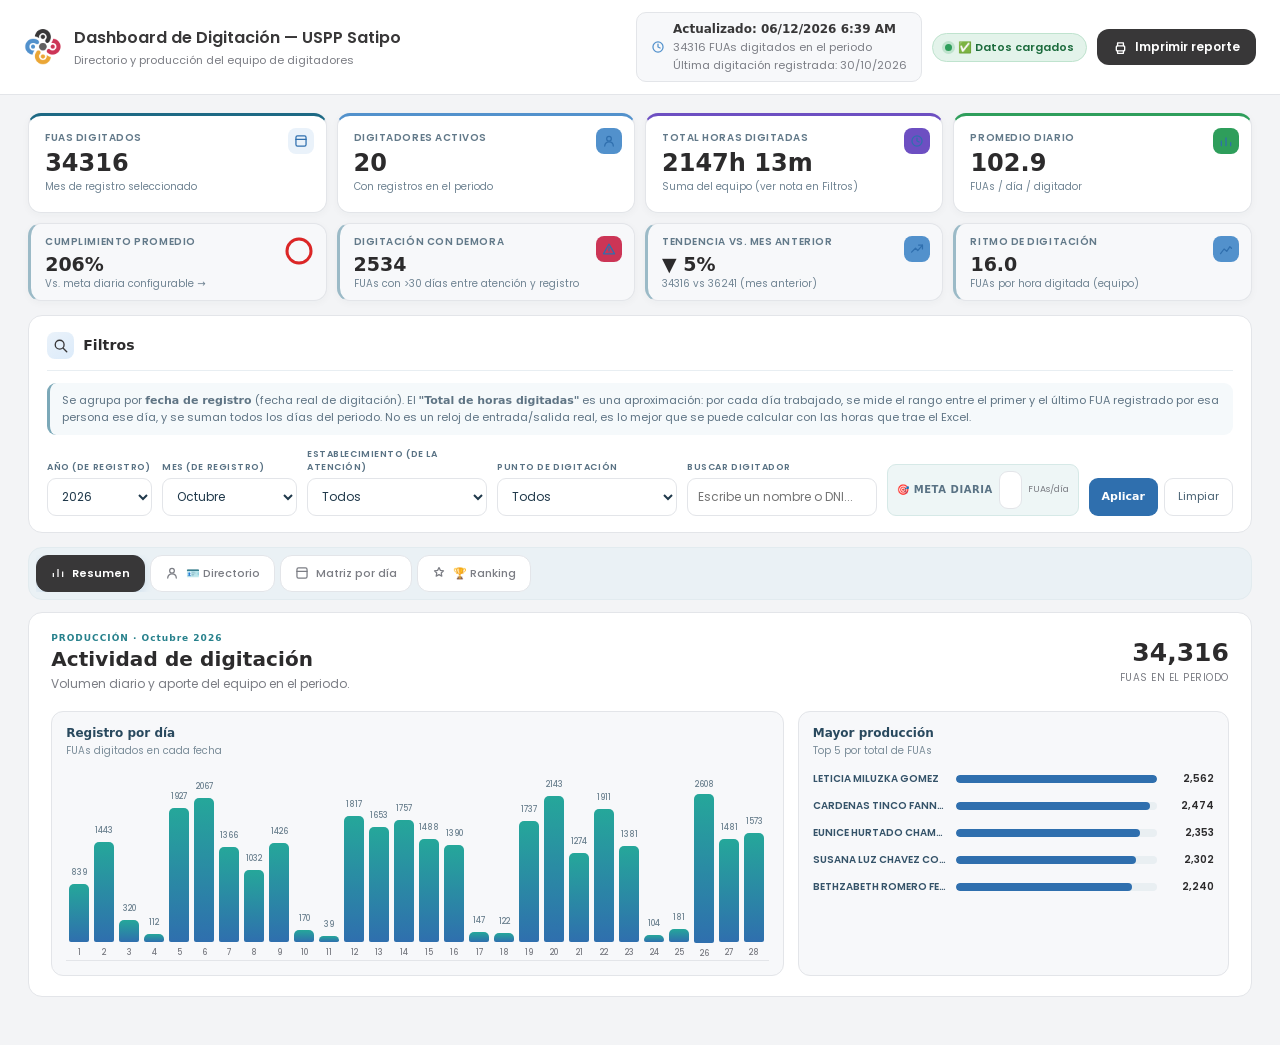
==== commit e9fa8c26: "all" ====
--- a/index.html
+++ b/index.html
@@ -2,1170 +2,1483 @@
 <html lang="es">
 <head>
 <meta charset="utf-8">
-<meta name="viewport" content="width=device-width,initial-scale=1">
-<title>Producción del digitador | USPP · Red de Salud Satipo</title>
-<link rel="icon" type="image/png" href="assets/logo-uspp-marca.png">
+<title>USPP Satipo | Producción del Digitador</title>
+<meta name="viewport" content="width=device-width, initial-scale=1">
 <link rel="preconnect" href="https://fonts.googleapis.com">
 <link rel="preconnect" href="https://fonts.gstatic.com" crossorigin>
 <link href="https://fonts.googleapis.com/css2?family=Poppins:wght@400;500;600;700&display=swap" rel="stylesheet">
 <style>
-:root{
-  --ink:#383738; --ink2:#616061; --mute:#7b7d84;
-  --blue:#5291CC; --blue-d:#2F6FAE; --blue-l:#EAF2FA;
-  --red:#CC3556;  --red-d:#B02745; --red-l:#FBE9EE;
-  --amber:#EAA636; --amber-d:#8F5B00; --amber-l:#FDF3DE;
-  --bg:#F3F4F6; --card:#fff; --line:#E3E5E9; --line2:#EEF0F3;
-  --r:14px;
-  --font:'Poppins','Segoe UI',system-ui,-apple-system,Arial,sans-serif;
-}
-*{box-sizing:border-box}
-html{scroll-behavior:smooth}
-body{margin:0;background:var(--bg);color:var(--ink);font-family:var(--font);font-size:14px;line-height:1.45;-webkit-font-smoothing:antialiased}
-button,input,select{font:inherit;color:inherit}
-button{cursor:pointer}
-:focus-visible{outline:3px solid #5291cc88;outline-offset:2px;border-radius:6px}
-[hidden]{display:none!important}
-.ic{width:18px;height:18px;fill:none;stroke:currentColor;stroke-width:1.8;stroke-linecap:round;stroke-linejoin:round;flex:none}
-.num{font-variant-numeric:tabular-nums}
-
-/* ---------- layout ---------- */
-.app{display:grid;grid-template-columns:236px minmax(0,1fr);min-height:100vh}
-.rail{background:#fff;border-right:1px solid var(--line);padding:22px 14px 16px;display:flex;flex-direction:column;gap:22px;position:sticky;top:0;height:100vh}
-.brand{padding:4px 10px 18px;border-bottom:1px solid var(--line2);text-align:center}
-.brand img{width:148px;max-width:100%;height:auto;display:block;margin:0 auto}
-.nav{display:grid;gap:4px}
-.nav button{display:flex;align-items:center;gap:12px;border:0;background:none;padding:11px 14px;border-radius:12px;color:var(--ink2);font-weight:500;text-align:left;transition:background .15s,color .15s}
-.nav button:hover{background:#f4f5f7;color:var(--ink)}
-.nav button.on{background:var(--ink);color:#fff}
-.nav .badge{margin-left:auto;background:var(--red);color:#fff;border-radius:99px;font-size:11px;font-weight:600;padding:1px 8px;min-width:22px;text-align:center}
-.rail-foot{margin-top:auto;display:grid;gap:10px}
-.rail-foot .ghost{display:flex;align-items:center;gap:12px;border:0;background:none;padding:10px 14px;border-radius:12px;color:var(--ink2);font-weight:500}
-.rail-foot .ghost:hover{background:#f4f5f7}
-.rail-foot p{margin:0;padding:0 14px;font-size:11.5px;color:var(--mute);line-height:1.5}
-
-.shell{min-width:0;display:flex;flex-direction:column}
-.petals{height:5px;display:grid;grid-template-columns:repeat(4,1fr)}
-.petals i:nth-child(1){background:var(--ink)}.petals i:nth-child(2){background:var(--blue)}.petals i:nth-child(3){background:var(--red)}.petals i:nth-child(4){background:var(--amber)}
-.top{padding:22px 28px 6px;display:flex;justify-content:space-between;align-items:flex-end;gap:16px;flex-wrap:wrap}
-.top h1{margin:0;font-size:24px;font-weight:600;letter-spacing:-.2px}
-.top p{margin:3px 0 0;color:var(--ink2);font-size:13.5px}
-.top-actions{display:flex;gap:8px;flex-wrap:wrap}
-
-/* ---------- buttons ---------- */
-.btn{display:inline-flex;align-items:center;justify-content:center;gap:8px;border:1px solid transparent;border-radius:10px;padding:9px 16px;font-weight:600;font-size:13.5px;transition:background .15s,border-color .15s,transform .05s;white-space:nowrap}
-.btn:active{transform:translateY(1px)}
-.btn-p{background:var(--blue-d);color:#fff}.btn-p:hover{background:#265f98}
-.btn-s{background:#fff;border-color:#cfd3da;color:var(--ink)}.btn-s:hover{background:#f6f7f9;border-color:#b9bec7}
-.btn-k{background:var(--ink);color:#fff}.btn-k:hover{background:#222}
-.btn-t{background:none;color:var(--red-d);padding:9px 10px}.btn-t:hover{background:var(--red-l)}
-.btn[disabled]{opacity:.45;cursor:not-allowed}
-.btn-i{padding:8px;width:36px;height:36px}
-
-/* ---------- filters ---------- */
-.filters{position:sticky;top:0;z-index:20;background:rgba(243,244,246,.94);backdrop-filter:blur(8px);padding:12px 28px;border-bottom:1px solid var(--line)}
-.frow{display:flex;gap:10px;flex-wrap:wrap;align-items:flex-end}
-.fld{display:grid;gap:4px;min-width:0}
-.fld>span{font-size:12px;font-weight:500;color:var(--ink2)}
-.fld select,.fld input{height:38px;border:1px solid #cfd3da;border-radius:10px;background:#fff;padding:0 12px;min-width:0}
-.fld select{padding-right:6px}
-.fld.period{grid-auto-flow:column;grid-template-columns:auto;}
-.pgroup{display:flex;gap:6px;align-items:center}
-.fld.eess select{width:230px}.fld.tipo select{width:180px}
-.search{position:relative}
-.search input{padding-left:34px;width:250px}
-.search .ic{position:absolute;left:11px;bottom:10px;color:var(--mute);width:16px;height:16px}
-.progress{height:3px;background:transparent;overflow:hidden;margin:10px -28px -12px}
-.progress i{display:block;height:100%;width:0;background:linear-gradient(90deg,var(--blue),var(--amber),var(--red));transition:width .2s}
-.progress.ind i{width:40%;animation:ind 1.1s ease-in-out infinite}
-@keyframes ind{0%{margin-left:-40%}100%{margin-left:100%}}
-
-/* ---------- content ---------- */
-.content{padding:18px 28px 110px;display:grid;grid-template-columns:minmax(0,1fr);gap:16px;max-width:1900px;width:100%;min-width:0}
-.view{min-width:0}
-.panel{background:var(--card);border:1px solid var(--line);border-radius:var(--r);overflow:hidden}
-.ph{display:flex;justify-content:space-between;align-items:center;gap:12px;flex-wrap:wrap;padding:16px 20px;border-bottom:1px solid var(--line2)}
-.ph h2{margin:0;font-size:16px;font-weight:600}
-.ph p{margin:2px 0 0;font-size:12.5px;color:var(--mute)}
-.ph .tools{display:flex;gap:8px;align-items:center;flex-wrap:wrap}
-
-.stats{display:grid;grid-template-columns:repeat(4,minmax(0,1fr))}
-.stat{padding:18px 22px;display:grid;gap:2px;border-right:1px solid var(--line2);position:relative}
-.stat:last-child{border-right:0}
-.stat .lbl{display:flex;align-items:center;gap:9px;font-size:13px;color:var(--ink2);font-weight:500}
-.stat .dot{width:12px;height:12px;border-radius:50%;flex:none}
-.stat strong{font-size:30px;font-weight:600;line-height:1.15;letter-spacing:-.5px;margin-top:4px}
-.stat small{color:var(--mute);font-size:12.5px}
-
-.legend{display:flex;gap:14px;flex-wrap:wrap;font-size:12.5px;color:var(--ink2)}
-.legend span{display:inline-flex;align-items:center;gap:6px}
-.legend i{width:11px;height:11px;border-radius:3px;display:inline-block}
-.chartwrap{position:relative;padding:8px 14px 12px}
-#chart{display:block;width:100%;height:250px}
-.seg{display:inline-flex;border:1px solid #cfd3da;border-radius:10px;overflow:hidden;background:#fff}
-.seg button{border:0;background:none;padding:7px 14px;font-size:13px;font-weight:500;color:var(--ink2)}
-.seg button+button{border-left:1px solid #cfd3da}
-.seg button.on{background:var(--ink);color:#fff}
-.cmp{display:flex;align-items:center;gap:8px;font-size:13px;color:var(--ink2);cursor:pointer}
-.cmp input{width:16px;height:16px;accent-color:var(--blue-d)}
-.legend.sub{padding:12px 20px 0}
-.tip{position:absolute;pointer-events:none;background:var(--ink);color:#fff;font-size:12.5px;padding:7px 11px;border-radius:8px;white-space:nowrap;transform:translate(-50%,-110%);z-index:5;box-shadow:0 6px 18px #0003}
-.tip b{font-weight:600}
-
-/* pills */
-.pills{display:flex;gap:6px;flex-wrap:wrap}
-.pill{display:inline-flex;align-items:center;gap:7px;border:1px solid #cfd3da;background:#fff;border-radius:99px;padding:6px 13px;font-size:13px;font-weight:500;color:var(--ink2)}
-.pill:hover{border-color:#9aa0ab}
-.pill.on{background:var(--ink);border-color:var(--ink);color:#fff}
-.pill .d{width:9px;height:9px;border-radius:50%}
-.pill em{font-style:normal;opacity:.7;font-size:12px}
-.sortsel{height:36px;border:1px solid #cfd3da;border-radius:10px;background:#fff;padding:0 8px}
-
-/* ---------- tables ---------- */
-.tw{overflow:auto;max-height:68vh}
-table.t{border-collapse:separate;border-spacing:0;width:100%;font-size:13px}
-.t th{position:sticky;top:0;z-index:3;background:#f7f8fa;color:var(--ink2);font-weight:600;font-size:12px;padding:9px 10px;border-bottom:1px solid var(--line);text-align:center;white-space:nowrap}
-.t td{padding:0 8px;height:42px;border-bottom:1px solid var(--line2);text-align:center;white-space:nowrap}
-.t tbody tr{cursor:pointer}
-.t tbody tr:hover td{background-color:#f8f9fb}
-.t tbody tr.sel td{background-color:var(--blue-l)}
-.t .l{text-align:left}
-.t .stk{position:sticky;background:#fff;z-index:2}
-.t th.stk{z-index:4;background:#f7f8fa}
-.t tr.sel td.stk{background:var(--blue-l)}
-.t tbody tr:hover td.stk{background:#f8f9fb}
-.t tbody tr.sel:hover td.stk{background:var(--blue-l)}
-.c1{left:0;width:62px;min-width:62px}
-.c2{left:62px;min-width:270px;max-width:270px;box-shadow:1px 0 0 var(--line)}
-.ct{right:0;min-width:74px;box-shadow:-1px 0 0 var(--line)}
-.who b{display:block;font-weight:600;font-size:13px;overflow:hidden;text-overflow:ellipsis;max-width:250px;line-height:1.25}
-.who small{display:block;color:var(--mute);font-size:11.5px;overflow:hidden;text-overflow:ellipsis;max-width:250px;line-height:1.25}
-.chk{display:flex;align-items:center;gap:8px;justify-content:flex-start}
-.chk input{width:17px;height:17px;accent-color:var(--blue-d);cursor:pointer;margin:0}
-.chk span{color:var(--mute);font-size:12px;min-width:20px}
-.t th.d{min-width:32px;padding:6px 2px;line-height:1.15}
-.t th.d i{display:block;font-style:normal;font-weight:500;font-size:10.5px;color:var(--mute)}
-.t th.we{background:var(--amber-l);color:var(--amber-d)}.t th.we i{color:var(--amber-d)}
-.t td.cell{padding:0;min-width:32px;font-variant-numeric:tabular-nums;font-size:12.5px}
-.t td.cell.z{color:#c3c7ce}
-.t td.we{box-shadow:inset 0 0 0 99px #eaa63614}
-.tot{display:inline-flex;align-items:center;gap:7px;font-weight:600;font-variant-numeric:tabular-nums}
-.tot i{width:9px;height:9px;border-radius:50%}
-.th-s{cursor:pointer;user-select:none}
-.th-s:hover{color:var(--ink)}
-.th-s .ar{opacity:.35;margin-left:4px}.th-s.on .ar{opacity:1;color:var(--blue-d)}
-.bar{display:flex;align-items:center;gap:8px;min-width:140px}
-.bar div{flex:1;height:8px;background:var(--line2);border-radius:9px;overflow:hidden}
-.bar div i{display:block;height:100%;border-radius:9px}
-.bar b{font-weight:600;min-width:44px;text-align:right;font-variant-numeric:tabular-nums}
-.spark{display:block;margin:auto}
-.empty{padding:46px 20px;text-align:center;color:var(--ink2)}
-.empty h3{margin:0 0 6px;font-size:16px;color:var(--ink);font-weight:600}
-.empty p{margin:0 0 14px;color:var(--mute)}
-.pager{display:flex;justify-content:space-between;align-items:center;gap:10px;padding:11px 18px;border-top:1px solid var(--line2);font-size:12.5px;color:var(--ink2);flex-wrap:wrap}
-.pager div{display:flex;gap:6px;align-items:center}
-.pager .btn{padding:6px 10px}
-
-/* reportes */
-.rgrid{display:grid;grid-template-columns:minmax(0,1.15fr) minmax(300px,.85fr);gap:16px;align-items:start}
-.rbody{padding:18px 20px;display:grid;gap:16px}
-.chips{display:flex;flex-wrap:wrap;gap:7px;max-height:300px;overflow:auto}
-.chip{display:inline-flex;align-items:center;gap:6px;background:var(--blue-l);border:1px solid #cfe1f3;color:#1f4f7d;border-radius:99px;padding:4px 6px 4px 12px;font-size:12.5px}
-.chip button{border:0;background:#fff;border-radius:50%;width:20px;height:20px;display:grid;place-items:center;color:var(--red-d);padding:0}
-.chip button .ic{width:12px;height:12px}
-.rsum{display:grid;grid-template-columns:repeat(3,1fr);gap:10px}
-.rsum div{background:#f7f8fa;border:1px solid var(--line2);border-radius:12px;padding:12px 14px}
-.rsum strong{display:block;font-size:22px;font-weight:600;line-height:1.2}
-.rsum span{font-size:12px;color:var(--mute)}
-.opt{display:grid;gap:12px}
-.opt label{display:grid;gap:4px;font-size:12.5px;color:var(--ink2);font-weight:500}
-.opt input[type=text],.opt input[type=number],.opt select{height:38px;border:1px solid #cfd3da;border-radius:10px;padding:0 12px;background:#fff;width:100%}
-.opt .ck{display:flex;align-items:flex-start;gap:10px;font-weight:400;color:var(--ink)}
-.opt .ck input{width:17px;height:17px;margin-top:2px;accent-color:var(--blue-d)}
-.opt .ck small{display:block;color:var(--mute);font-size:12px}
-.bigact{display:grid;gap:8px}
-.bigact .btn{justify-content:flex-start;padding:12px 16px}
-
-/* selection bar */
-.selbar{position:fixed;left:calc(236px + (100vw - 236px)/2);bottom:20px;transform:translate(-50%,0);background:var(--ink);color:#fff;border-radius:16px;padding:10px 12px 10px 20px;display:flex;align-items:center;gap:14px;box-shadow:0 14px 40px #0004;z-index:40;max-width:calc(100vw - 260px);flex-wrap:wrap;animation:up .22s ease-out}
-@keyframes up{from{opacity:0;transform:translate(-50%,14px)}to{opacity:1;transform:translate(-50%,0)}}
-.selbar .msg{display:flex;flex-direction:column;line-height:1.25}
-.selbar .msg b{font-weight:600}.selbar .msg small{opacity:.7;font-size:12px}
-.selbar .btn-s{background:transparent;color:#fff;border-color:#ffffff55}.selbar .btn-s:hover{background:#ffffff1f}
-.selbar .btn-t{color:#ffb3c2}.selbar .btn-t:hover{background:#ffffff14}
-.selbar .btn-p{background:var(--amber);color:#2b2108}.selbar .btn-p:hover{background:#f2b550}
-
-/* toast & busy */
-.toast{position:fixed;right:22px;bottom:22px;z-index:90;display:grid;gap:8px}
-.toast div{background:var(--ink);color:#fff;border-radius:10px;padding:11px 16px;box-shadow:0 8px 24px #0004;font-size:13.5px;animation:up2 .2s ease-out;border-left:4px solid var(--blue)}
-.toast div.err{border-left-color:var(--red)}.toast div.ok{border-left-color:var(--amber)}
-@keyframes up2{from{opacity:0;transform:translateY(8px)}to{opacity:1;transform:none}}
-.busy{position:fixed;inset:0;background:#fff9;z-index:95;display:grid;place-items:center;backdrop-filter:blur(2px)}
-.busy div{background:#fff;border:1px solid var(--line);border-radius:14px;padding:20px 26px;display:flex;align-items:center;gap:14px;box-shadow:0 14px 40px #0002;font-weight:500}
-.spin{width:22px;height:22px;border-radius:50%;border:3px solid var(--line);border-top-color:var(--blue);animation:rot .8s linear infinite}
-@keyframes rot{to{transform:rotate(360deg)}}
-
-.alert{background:var(--red-l);border:1px solid #f1c3cf;color:#7d1a30;border-radius:12px;padding:14px 18px}
-.alert b{display:block;margin-bottom:4px}
-.alert pre{white-space:pre-wrap;margin:8px 0 0;font:12px/1.4 ui-monospace,Consolas,monospace;color:#7d1a30}
-.foot{font-size:12px;color:var(--mute);text-align:center;padding:6px 0}
-
-/* settings dialog */
-dialog{border:0;border-radius:16px;padding:0;width:min(480px,94vw);box-shadow:0 30px 80px #0006;color:var(--ink)}
-dialog::backdrop{background:#0006}
-dialog .dh{padding:18px 22px;border-bottom:1px solid var(--line2);display:flex;justify-content:space-between;align-items:center}
-dialog .dh h2{margin:0;font-size:17px;font-weight:600}
-dialog .db{padding:18px 22px;display:grid;gap:14px}
-dialog .df{padding:14px 22px;border-top:1px solid var(--line2);display:flex;justify-content:space-between;gap:8px}
-.two{display:grid;grid-template-columns:1fr 1fr;gap:12px}
-
-/* ---------- report modal / paper ---------- */
-.modal{position:fixed;inset:0;background:#2b2c30;z-index:100;display:flex;flex-direction:column}
-.mbar{background:#fff;border-bottom:1px solid var(--line);padding:10px 18px;display:flex;gap:12px;align-items:center;flex-wrap:wrap}
-.mbar h2{margin:0;font-size:15px;font-weight:600;margin-right:auto}
-.mbar h2 small{display:block;font-weight:400;color:var(--mute);font-size:12px}
-.mbar label{display:flex;align-items:center;gap:7px;font-size:13px;color:var(--ink2)}
-.mbar select{height:36px;border:1px solid #cfd3da;border-radius:10px;padding:0 8px;background:#fff}
-.mbar input[type=checkbox]{width:16px;height:16px;accent-color:var(--blue-d)}
-.mhint{background:var(--amber-l);color:#6b4600;font-size:12.5px;padding:7px 18px;border-bottom:1px solid #f0dcae}
-.stage{flex:1;overflow:auto;padding:22px 16px 60px}
-.papers{display:grid;gap:22px;justify-content:center;transform-origin:top center}
-.paper{width:297mm;height:209mm;padding:8mm 10mm 7mm;background:#fff;position:relative;overflow:hidden;box-shadow:0 10px 40px #0007;font-family:var(--font);color:#383738;-webkit-print-color-adjust:exact;print-color-adjust:exact}
-.paper .pb{position:absolute;left:0;right:0;top:0;height:2mm;display:grid;grid-template-columns:repeat(4,1fr)}
-.paper .pb i:nth-child(1){background:#383738}.paper .pb i:nth-child(2){background:#5291CC}.paper .pb i:nth-child(3){background:#CC3556}.paper .pb i:nth-child(4){background:#EAA636}
-.paper .hd{height:17mm;display:flex;align-items:center;gap:4mm}
-.paper .hd img{height:15mm;width:auto}
-.paper .hd .tt{flex:1;min-width:0}
-.paper .hd .org{font-size:6.8pt;font-weight:600;letter-spacing:.2mm;color:#616061;text-transform:uppercase;line-height:1.2}
-.paper .hd h2{margin:.6mm 0 0;font-size:14.5pt;font-weight:700;line-height:1.15;color:#383738}
-.paper .hd .kp{display:flex;gap:2.5mm}
-.paper .hd .kp div{border:.25mm solid #d5d8de;border-radius:1.6mm;padding:1.2mm 3mm;text-align:center;min-width:22mm}
-.paper .hd .kp b{display:block;font-size:11.5pt;font-weight:700;line-height:1.15}
-.paper .hd .kp span{font-size:6.2pt;color:#616061}
-.paper .st{height:8mm;display:flex;align-items:center;gap:5mm;font-size:7.4pt;color:#383738;border-top:.3mm solid #383738;border-bottom:.15mm solid #d5d8de;margin-bottom:2mm}
-.paper .st span{color:#616061}.paper .st b{font-weight:600}
-.rt{width:277mm;table-layout:fixed;border-collapse:collapse;font-size:var(--fs);font-variant-numeric:tabular-nums}
-.rt th,.rt td{border:.12mm solid #cdd1d8;padding:0 .5mm;overflow:hidden;white-space:nowrap;text-overflow:ellipsis;text-align:center;line-height:1}
-.rt td{height:var(--rh)}
-.rt thead th{height:8mm;background:#383738;color:#fff;font-weight:600;font-size:6.4pt;line-height:1.15}
-.rt thead th i{display:block;font-style:normal;font-weight:400;font-size:5.6pt;opacity:.8}
-.rt thead th.we{background:#EAA636;color:#383738}
-.rt td.dy{font-size:calc(var(--fs)*.9);text-overflow:clip;padding:0}
-.rt tr.sum td.dy{font-size:calc(var(--fs)*.78)}
-.rt td.n{color:#616061}
-.rt td.l{text-align:left;padding-left:1.2mm}
-.rt td.nm{font-weight:600;text-align:left;padding-left:1.2mm}
-.rt td.z{color:#c3c7ce}
-.rt td.tt{font-weight:700;background:#EAF2FA}
-.rt tr.sum td{background:#383738;color:#fff;font-weight:700;border-color:#383738;font-size:calc(var(--fs)*.9)}
-.rt tr.sum td.l{text-align:right;padding-right:2mm}
-.paper .pf{position:absolute;left:10mm;right:10mm;bottom:5mm;display:flex;justify-content:space-between;font-size:6.4pt;color:#616061;border-top:.15mm solid #d5d8de;padding-top:1mm}
-.paper.ink .pb i{background:#555}
-.paper.ink .hd h2{color:#000}
-.paper.ink .rt thead th,.paper.ink .rt thead th.we{background:#fff;color:#000;border-bottom:.4mm solid #000}
-.paper.ink .rt td.tt{background:none}
-.paper.ink .rt tr.sum td{background:#fff;color:#000;border-top:.4mm solid #000}
-
-/* seguimiento FUA */
-.dav{position:relative;display:inline-grid;place-items:center;border-radius:50%;overflow:hidden;color:#fff;font-weight:600;flex:none}.dav img{position:absolute;inset:0;width:100%;height:100%;object-fit:cover;object-position:50% 20%}.dav.m{background:var(--blue)}.dav.f{background:#B3569F}
-.dgrid{display:grid;grid-template-columns:repeat(auto-fill,minmax(250px,1fr));gap:10px;padding:16px 20px}.dcard{display:flex;gap:11px;align-items:center;border:1px solid var(--line);border-radius:12px;padding:10px 12px;cursor:pointer;background:#fff;text-align:left}.dcard:hover{border-color:var(--blue)}.dcard.on{border-color:var(--blue-d);background:var(--blue-l)}.dcard b{display:block;font-size:13px;line-height:1.25}.dcard small{display:block;font-size:11.5px;color:var(--mute);line-height:1.3}
-.fctl{display:flex;gap:10px;flex-wrap:wrap;align-items:end;padding:14px 20px;border-bottom:1px solid var(--line2)}.fctl .fld span{display:block}.fctl .search input{width:270px}
-.bdg{display:inline-block;padding:2px 9px;border-radius:99px;font-size:11.5px;font-weight:600}.bdg.ok{background:#E3F3EA;color:#1B6B3C}.bdg.no{background:var(--amber-l);color:var(--amber-d)}.fuac{font-variant-numeric:tabular-nums;font-weight:600;white-space:nowrap}
-
-@page{size:A4 landscape;margin:0}
-@media print{
-  body.modal-open{background:#fff}
-  body.modal-open .app,body.modal-open .selbar,body.modal-open .toast,body.modal-open .busy,body.modal-open dialog{display:none!important}
-  body.modal-open .modal{position:static;display:block;background:#fff;overflow:visible}
-  .mbar,.mhint{display:none!important}
-  .stage{padding:0;overflow:visible;background:#fff}
-  .papers{zoom:1!important;display:block!important}
-  .paper{box-shadow:none!important;margin:0!important;break-after:page;page-break-after:always}
-  .paper:last-child{break-after:auto;page-break-after:auto}
-  body:not(.modal-open) .rail,body:not(.modal-open) .filters,body:not(.modal-open) .selbar{display:none!important}
-}
-
-/* ---------- responsive ---------- */
-@media(max-width:1100px){
-  .stats{grid-template-columns:repeat(2,1fr)}.stat:nth-child(2){border-right:0}.stat:nth-child(-n+2){border-bottom:1px solid var(--line2)}
-  .rgrid{grid-template-columns:1fr}
-}
-@media(max-width:880px){
-  .filters{position:static}
-  .app{display:block}
-  .rail{position:static;height:auto;flex-direction:row;align-items:center;padding:10px 12px;gap:8px;overflow-x:auto;border-right:0;border-bottom:1px solid var(--line)}
-  .brand{padding:0 8px 0 0;border:0;flex:none}.brand img{width:64px}
-  .nav{display:flex;gap:4px}.nav button{padding:9px 12px;white-space:nowrap}
-  .rail-foot{margin:0 0 0 auto;display:flex}.rail-foot p{display:none}
-  .top,.filters,.content{padding-left:14px;padding-right:14px}
-  .progress{margin-left:-14px;margin-right:-14px}
-  .fld.eess select,.fld.tipo select,.search input{width:100%}.fld.eess,.fld.tipo,.search{flex:1 1 100%}
-  .selbar{left:50%;max-width:calc(100vw - 24px);width:calc(100vw - 24px)}
-  .c2{min-width:190px;max-width:190px}.who b,.who small{max-width:170px}
-}
-@media(prefers-reduced-motion:reduce){*{animation:none!important;transition:none!important}}
+  :root{
+    /* — Marca / cromática institucional — */
+    --navy:       #383738;   /* azul institucional profundo — cabecera, primario */
+    --navy-2:     #25232A;   /* hover del primario */
+    --blue:       #255F8C;   /* acciones / enlaces */
+    --teal:       #E49C30;   /* acento de datos — series secundarias, focos */
+    --azulclaro:  #EAF2FA;   /* fondo suave sobre superficies blancas */
+
+    /* — Semántica (cumplimiento / alertas) — nunca decorativa, siempre funcional — */
+    --verde:      #0E9F6E;
+    --ambar:      #D97706;
+    --rojo:       #DC2626;
+    --morado:     #6D4FC2;
+
+    /* — Neutros — */
+    --texto:      #101826;
+    --muted:      #7b7d84;
+    --borde:      #E3E5E9;
+    --borde-dato: #E2E6EC;
+    --papel:      #F3F4F6;   /* fondo de página — cálido, evoca formato/ficha */
+    --blanco:     #FFFFFF;
+    --radio:      12px;
+
+    /* — Tipografía — */
+    --f-display: 'Space Grotesk', 'Segoe UI', sans-serif;
+    --f-cuerpo:  'IBM Plex Sans', 'Segoe UI', Arial, sans-serif;
+    --f-dato:    'IBM Plex Mono', 'Consolas', monospace;
+
+    /* alias retro-compatibles usados en reglas más abajo */
+    --azul:  var(--navy);
+    --azul2: var(--navy-2);
+    --azul3: var(--blue);
+    --cian:  var(--teal);
+    --fondo: var(--papel);
+  }
+  *{box-sizing:border-box;margin:0;padding:0}
+  @media (prefers-reduced-motion: reduce){
+    *{animation-duration:0.001ms !important;transition-duration:0.001ms !important}
+  }
+
+  body{
+    font-family:var(--f-cuerpo);
+    background:var(--papel);
+    color:var(--texto);
+    overflow-x:hidden;
+    -webkit-font-smoothing:antialiased;
+  }
+  h1,h2,h3,.card-titulo,.brand-texto h1,#printTitle{ font-family:var(--f-display); letter-spacing:.1px }
+  .kval,.td-total,.td-num,.th-day,.badge-cumpl,.kpi-anual-badge{ font-family:var(--f-dato); font-variant-numeric:tabular-nums }
+
+  /* ══════════════════════════════
+     HEADER
+  ══════════════════════════════ */
+  header{
+    position:sticky;top:0;z-index:10;
+    background:linear-gradient(180deg,var(--navy) 0%,#25232A 100%);
+    padding:13px 22px 15px;
+    display:flex;justify-content:space-between;align-items:center;gap:12px;flex-wrap:wrap;
+    box-shadow:0 1px 0 rgba(255,255,255,.06) inset, 0 6px 16px -8px rgba(15,42,92,.5);
+  }
+  header::after{
+    content:'';position:absolute;left:0;right:0;bottom:-6px;height:6px;pointer-events:none;
+    background-image:url("data:image/svg+xml,%3Csvg xmlns='http://www.w3.org/2000/svg' width='140' height='12' viewBox='0 0 140 12'%3E%3Cpath d='M0 6 L46 6 L52 1 L58 11 L64 6 L140 6' fill='none' stroke='%23E49C30' stroke-width='1.4' stroke-linecap='round' stroke-linejoin='round'/%3E%3C/svg%3E");
+    background-repeat:repeat-x;background-size:140px 12px;opacity:.55;
+  }
+  .brand{display:flex;gap:12px;align-items:center;position:relative}
+  .brand img{height:42px;object-fit:contain}
+  .brand-logo-fallback{
+    width:42px;height:42px;border-radius:11px;flex-shrink:0;
+    background:linear-gradient(145deg,var(--teal),var(--navy) 78%);
+    display:flex;align-items:center;justify-content:center;
+    box-shadow:0 2px 6px rgba(0,0,0,.25);
+  }
+  .brand-logo-fallback svg{width:24px;height:24px;stroke:#fff}
+  .brand-texto h1{font-size:16px;font-weight:700;color:#fff;margin:0;letter-spacing:.1px}
+  .brand-texto .sub{font-size:11px;color:#B9C7E6;margin-top:2px}
+
+  .header-derecha{display:flex;gap:10px;align-items:center;flex-wrap:wrap}
+
+  .bloque-fechas{
+    background:rgba(255,255,255,.08);
+    border:1px solid rgba(255,255,255,.14);
+    border-radius:10px;
+    padding:7px 14px;
+    font-size:11px;
+    line-height:1.6;
+    display:flex;align-items:center;gap:8px;
+    backdrop-filter:blur(2px);
+  }
+  .bloque-fechas svg{width:14px;height:14px;stroke:#F4C868;flex-shrink:0}
+  .bloque-fechas .f1{color:#fff;font-weight:700;font-size:12px;font-family:var(--f-dato)}
+  .bloque-fechas .f2{color:#AEBBDA}
+
+  .badge-estado{
+    display:inline-flex;align-items:center;gap:6px;
+    padding:5px 12px;
+    border:1px solid rgba(16,185,129,.4);
+    border-radius:999px;
+    background:rgba(16,185,129,.14);
+    font-size:11px;
+    color:#6EE7B7;
+    font-weight:600;
+  }
+  .badge-estado::before{content:'';width:7px;height:7px;border-radius:50%;background:#34D399;flex-shrink:0;box-shadow:0 0 0 3px rgba(52,211,153,.25)}
+
+  .btn-print{
+    background:var(--teal);color:#fff;border:none;
+    padding:9px 16px;border-radius:10px;
+    font-size:12px;font-weight:700;cursor:pointer;
+    display:inline-flex;align-items:center;gap:7px;
+    transition:background .15s, transform .1s;
+  }
+  .btn-print svg{width:15px;height:15px;stroke:#fff}
+  .btn-print:hover{background:#0AA6BE}
+  .btn-print:active{transform:scale(.97)}
+
+  /* ══════════════════════════════
+     LAYOUT
+  ══════════════════════════════ */
+  .wrap{max-width:1600px;margin:0 auto;padding:14px 18px 30px}
+
+  .card{
+    background:var(--blanco);
+    border:1px solid var(--borde-dato);
+    border-radius:var(--radio);
+    padding:14px 16px;
+    margin-bottom:12px;
+    box-shadow:0 1px 2px rgba(16,24,38,.03);
+  }
+  .card-titulo{
+    font-size:13.5px;font-weight:600;color:var(--texto);
+    margin-bottom:12px;
+    display:flex;align-items:center;gap:9px;
+    padding-bottom:8px;
+    border-bottom:1px solid var(--borde-dato);
+  }
+  .card-titulo .icono{
+    width:27px;height:27px;border-radius:8px;
+    background:linear-gradient(145deg,var(--azulclaro),#DCEBFA);
+    color:var(--navy);
+    display:flex;align-items:center;justify-content:center;
+    flex-shrink:0;
+  }
+  .card-titulo .icono svg{width:15px;height:15px;stroke:currentColor}
+  .card.soft{background:#FAF9F4}
+
+  /* ══════════════════════════════
+     KPI CARDS
+  ══════════════════════════════ */
+  .kpis{
+    display:grid;
+    grid-template-columns:repeat(4,1fr);
+    gap:10px;
+    margin-bottom:12px;
+  }
+  #kpiCards2{grid-template-columns:repeat(3,1fr)}
+  @media(max-width:900px){ .kpis{grid-template-columns:repeat(2,1fr)} }
+  .kpi{
+    position:relative;
+    background:var(--blanco);
+    border:1px solid var(--borde-dato);
+    border-radius:var(--radio);
+    padding:14px 44px 14px 16px;
+    border-top:3px solid var(--navy);
+    box-shadow:0 1px 2px rgba(16,24,38,.04);
+    transition:transform .15s, box-shadow .15s;
+  }
+  .kpi:hover{transform:translateY(-1px);box-shadow:0 6px 16px -8px rgba(16,24,38,.18)}
+  .kpi.k2{border-top-color:var(--teal)}
+  .kpi.k3{border-top-color:var(--verde)}
+  .kpi.k4{border-top-color:var(--morado)}
+  .kpi.k5{border-top-color:var(--verde)}
+  .kpi.k6{border-top-color:var(--rojo)}
+  .kpi.k7{border-top-color:var(--blue)}
+  .kpi.k8{border-top-color:var(--teal)}
+  .kpi .klabel{font-size:10px;color:var(--muted);text-transform:uppercase;letter-spacing:.5px;margin-bottom:5px;font-weight:600}
+  .kpi .kval{font-size:26px;font-weight:700;color:var(--texto);line-height:1}
+  .kpi .ksub{font-size:11px;color:var(--muted);margin-top:5px;font-family:var(--f-cuerpo)}
+  .kpi .kicon{
+    position:absolute;top:12px;right:12px;width:26px;height:26px;border-radius:8px;
+    display:flex;align-items:center;justify-content:center;background:var(--navy);color:#fff;
+  }
+  .kpi .kicon svg{width:14px;height:14px;stroke:currentColor}
+  .kpi.k2 .kicon{background:var(--teal)}
+  .kpi.k3 .kicon{background:var(--verde)}
+  .kpi.k4 .kicon{background:var(--morado)}
+  .kpi.k5 .kicon{background:var(--verde)}
+  .kpi.k6 .kicon{background:var(--rojo)}
+  .kpi.k7 .kicon{background:var(--blue)}
+  .kpi.k8 .kicon{background:var(--teal)}
+
+  /* ══════════════════════════════
+     CUMPLIMIENTO / ALERTAS / TENDENCIA
+  ══════════════════════════════ */
+  .badge-cumpl{
+    display:inline-flex;align-items:center;justify-content:center;gap:3px;
+    padding:2px 8px;border-radius:999px;font-size:10px;font-weight:700;white-space:nowrap;
+  }
+  .badge-ok{background:#f0fdf4;color:#166534;border:1px solid #bbf7d0}
+  .badge-warn{background:#fffbeb;color:#92400e;border:1px solid #fde68a}
+  .badge-bad{background:#fef2f2;color:#991b1b;border:1px solid #fecaca}
+  .badge-neutral{background:#f1f5f9;color:#7b7d84;border:1px solid var(--borde)}
+
+  .tendencia-up{color:#059669;font-weight:700}
+  .tendencia-down{color:#dc2626;font-weight:700}
+  .tendencia-flat{color:#94a3b8;font-weight:600}
+
+  /* ══════════════════════════════
+     FILTROS
+  ══════════════════════════════ */
+  .filtros-nota{font-size:11px;color:var(--muted);margin-bottom:10px;line-height:1.5}
+  .row{display:flex;gap:10px;flex-wrap:wrap;align-items:flex-end}
+  .fg{display:flex;flex-direction:column;gap:4px}
+  .fg label{font-size:10px;color:var(--muted);text-transform:uppercase;letter-spacing:.4px;font-weight:600}
+  select,input{
+    padding:8px 10px;
+    border:1px solid #E3E5E9;
+    border-radius:9px;
+    background:#FBFAF6;
+    color:var(--texto);
+    font-size:12px;
+    font-family:var(--f-cuerpo);
+    outline:none;
+    transition:border-color .15s, box-shadow .15s;
+  }
+  select:focus,input:focus{border-color:var(--teal);background:#fff;box-shadow:0 0 0 3px rgba(82,145,204,.18)}
+  .btn-ap,.btn-cl,.btn-cargar{
+    display:inline-flex;align-items:center;gap:6px;
+    font-family:var(--f-cuerpo);
+  }
+  .btn-ap svg,.btn-cl svg,.btn-cargar svg{width:13px;height:13px;stroke:currentColor;flex-shrink:0}
+  .btn-ap{
+    background:var(--navy);color:#fff;border:none;
+    padding:8px 18px;border-radius:9px;font-size:12px;font-weight:700;cursor:pointer;
+    transition:background .15s, transform .1s;
+  }
+  .btn-ap:hover{background:var(--navy-2)}
+  .btn-ap:active{transform:scale(.97)}
+  .btn-cl{
+    background:#fff;border:1px solid #E3E5E9;color:#7b7d84;
+    padding:8px 14px;border-radius:9px;font-size:12px;cursor:pointer;
+    transition:background .15s;
+  }
+  .btn-cl:hover{background:#F3F4F6}
+  .muted{color:var(--muted);font-size:11px;line-height:1.4}
+
+  .badge{
+    display:inline-block;padding:3px 10px;
+    border:1px solid var(--borde-dato);
+    border-radius:999px;background:#F6F5F0;font-size:12px;color:var(--texto);
+  }
+
+  /* ══════════════════════════════
+     GRÁFICOS
+  ══════════════════════════════ */
+  .grid{display:grid;grid-template-columns:1fr 1fr;gap:12px;margin-top:10px}
+  .chartbox{
+    border:1px solid var(--borde-dato);border-radius:10px;
+    padding:12px;background:#F7F8FA;
+  }
+  .chartbox-titulo{font-size:11px;font-weight:700;color:var(--muted);text-transform:uppercase;letter-spacing:.4px;margin-bottom:8px}
+  .chartbox canvas{height:220px !important;max-height:220px !important}
+  @media(max-width:900px){.grid{grid-template-columns:1fr}}
+
+  /* ══════════════════════════════
+     KPI ANUAL
+  ══════════════════════════════ */
+  .kpi-anual-badge{
+    display:inline-flex;align-items:center;gap:7px;
+    background:var(--azulclaro);
+    border:1px solid #E3E5E9;
+    border-radius:10px;
+    padding:6px 16px;
+    font-size:13px;font-weight:700;color:var(--navy);
+  }
+  .kpi-anual-badge svg{width:14px;height:14px;stroke:currentColor}
+  .btn-cargar{
+    background:#fff;border:1px solid #E3E5E9;color:#374151;
+    padding:7px 14px;border-radius:9px;font-size:12px;cursor:pointer;
+    transition:background .15s;
+  }
+  .btn-cargar:hover{background:#F3F4F6}
+
+  /* ══════════════════════════════
+     TABS
+  ══════════════════════════════ */
+  .tabs{display:flex;gap:8px;flex-wrap:wrap}
+  .tab{
+    padding:7px 16px 7px 12px;
+    border:1px solid var(--borde-dato);
+    border-radius:999px;
+    background:#fff;
+    cursor:pointer;font-size:12px;font-weight:600;color:var(--muted);
+    display:inline-flex;align-items:center;gap:7px;
+    transition:all .15s;
+  }
+  .tab svg{width:14px;height:14px;stroke:currentColor}
+  .tab:hover{border-color:var(--teal);color:var(--navy)}
+  .tab.active{
+    background:var(--navy);border-color:var(--navy);
+    color:#fff;font-weight:700;
+  }
+
+  /* ══════════════════════════════
+     RANKING
+  ══════════════════════════════ */
+  .rk-toolbar{display:flex;align-items:center;gap:10px;flex-wrap:wrap;margin-bottom:8px}
+  .rk-metric-label{font-size:11px;font-weight:700;color:var(--muted);text-transform:uppercase;letter-spacing:.4px}
+  .rk-metrics{display:flex;gap:6px;flex-wrap:wrap}
+  .rk-metric-btn{
+    padding:6px 12px;border-radius:999px;border:1px solid #E3E5E9;background:#fff;
+    color:var(--muted);font-size:11.5px;font-weight:600;cursor:pointer;transition:all .15s;
+  }
+  .rk-metric-btn:hover{border-color:var(--teal);color:var(--navy)}
+  .rk-metric-btn.active{background:var(--navy);border-color:var(--navy);color:#fff}
+
+  .rk-podio{display:grid;grid-template-columns:1fr 1fr 1fr;gap:12px;margin:14px 0 18px}
+  .rk-podio-card{
+    position:relative;border-radius:14px;padding:18px 14px 14px;text-align:center;
+    border:1px solid var(--borde-dato);background:#fff;overflow:hidden;
+  }
+  .rk-podio-card.rk-gold{
+    order:2;background:linear-gradient(160deg,#FFF7E4,#FCEAC2 60%,#FADD9B);
+    border-color:#E9C066;transform:translateY(-10px);box-shadow:0 14px 30px -12px rgba(184,118,21,.45);
+  }
+  .rk-podio-card.rk-silver{
+    order:1;background:linear-gradient(160deg,#F7F8FA,#E7EAEE 60%,#D9DEE5);
+    border-color:#C7CDD6;box-shadow:0 10px 22px -12px rgba(30,41,59,.28);
+  }
+  .rk-podio-card.rk-bronze{
+    order:3;background:linear-gradient(160deg,#FBEFE6,#F0D8C4 60%,#E3BE9E);
+    border-color:#D6AE85;box-shadow:0 10px 22px -12px rgba(120,72,24,.28);
+  }
+  .rk-medalla{font-size:30px;line-height:1;margin-bottom:6px}
+  .rk-nombre{font-family:var(--f-display);font-weight:700;font-size:14px;color:var(--texto)}
+  .rk-profesion{font-size:10.5px;color:var(--muted);text-transform:uppercase;letter-spacing:.4px;margin-top:2px}
+  .rk-valor{font-family:var(--f-dato);font-size:28px;font-weight:700;color:#383738;margin:8px 0 2px}
+  .rk-sub{font-size:10.5px;color:var(--muted)}
+  .rk-msg{
+    margin-top:10px;font-size:11px;font-weight:700;color:#8A5A10;
+    background:rgba(255,255,255,.6);border-radius:8px;padding:6px 8px;
+  }
+  .rk-gold .rk-msg{color:#7A4D0A}
+  @media(max-width:900px){ .rk-podio{grid-template-columns:1fr} .rk-podio-card{order:0 !important;transform:none !important} }
+
+  .rk-lista{display:flex;flex-direction:column;gap:6px}
+  .rk-row{
+    display:grid;grid-template-columns:34px 1fr auto 220px;gap:12px;align-items:center;
+    padding:9px 12px;border:1px solid var(--borde-dato);border-radius:10px;background:#fff;
+  }
+  .rk-row:nth-child(odd){background:#F7F8FA}
+  .rk-pos{
+    width:26px;height:26px;border-radius:50%;background:var(--azulclaro);color:var(--navy);
+    display:flex;align-items:center;justify-content:center;font-family:var(--f-dato);font-weight:700;font-size:11px;
+  }
+  .rk-info-nombre{font-size:12.5px;font-weight:700;color:var(--texto)}
+  .rk-info-profesion{font-size:10px;color:var(--muted);text-transform:uppercase;letter-spacing:.3px}
+  .rk-stats{display:flex;gap:12px;font-size:11px;color:var(--muted);white-space:nowrap}
+  .rk-stats b{color:var(--texto);font-family:var(--f-dato)}
+  .rk-aliento{font-size:11px;font-weight:600;color:#2F6FAE;text-align:right}
+  @media(max-width:900px){
+    .rk-row{grid-template-columns:26px 1fr;grid-template-rows:auto auto}
+    .rk-stats,.rk-aliento{grid-column:1 / -1;justify-content:flex-start;text-align:left}
+  }
+
+  /* ══════════════════════════════
+     TABLAS
+  ══════════════════════════════ */
+  .scroll{overflow:auto;max-height:560px;border-radius:10px;border:1px solid var(--borde-dato)}
+  table{border-collapse:collapse;width:100%;font-size:11px;background:#fff}
+  th{
+    background:var(--navy);color:#fff;
+    padding:7px 7px;text-align:center;white-space:nowrap;
+    position:sticky;top:0;z-index:2;font-weight:600;font-size:10.5px;
+    letter-spacing:.3px;
+  }
+  th.left{text-align:left;font-family:var(--f-cuerpo)}
+  th.th-total{background:#25232A}
+  th.th-day{font-family:var(--f-dato);font-weight:500;color:#D6E4F2}
+  td{
+    border-bottom:1px solid #F3F4F6;
+    padding:4px 6px;text-align:center;
+    white-space:nowrap;color:#33404E;font-size:11px;
+  }
+  tr:nth-child(even) td{background:#FAF9F5}
+  tr:hover td{background:var(--azulclaro) !important}
+  .left{text-align:left}
+  .td-eess{text-align:left !important;font-weight:600;color:var(--texto);max-width:160px;overflow:hidden;text-overflow:ellipsis;font-family:var(--f-cuerpo);background:#fff}
+  .td-prof{text-align:left !important;color:var(--texto);font-weight:500;font-family:var(--f-cuerpo);background:#fff}
+  .td-prof-tipo{text-align:left !important;color:var(--muted);font-family:var(--f-cuerpo)}
+  .td-total{font-weight:700;color:var(--navy);font-size:12px}
+  .td-num{color:#33404E}
+
+  /* ══════════════════════════════
+     COLUMNAS FIJAS (Establecimiento + Personal)
+     No requieren cálculo de ancho: cada .sticky-col fija su propio
+     borde izquierdo relativo a la anterior mediante --sticky-left.
+  ══════════════════════════════ */
+  .sticky-col{position:sticky;z-index:1;left:var(--sticky-left,0)}
+  th.sticky-col{z-index:3}
+  .sticky-col.sticky-last{box-shadow:4px 0 6px -4px rgba(16,24,38,.18)}
+  .th-eess,.td-eess{width:150px;max-width:150px}
+  .th-prof,.td-prof{width:135px;max-width:135px;overflow:hidden;text-overflow:ellipsis}
+  @media print{
+    .sticky-col{position:static !important;box-shadow:none !important}
+  }
+
+  /* Heatmap — escala teal → navy (misma familia del acento de datos) */
+  .c-hot{background:var(--navy) !important;color:#fff !important;font-weight:700;border-radius:4px}
+  .c-med{background:#CFE2F3 !important;color:#1F4E80 !important;font-weight:600;border-radius:4px}
+  .c-low{background:#EAF6F8 !important;color:#0A6E80 !important;border-radius:4px}
+  .c-alert{
+    position:relative;
+    background:#FCE2E2 !important;color:#7f1d1d !important;font-weight:800;
+    border-radius:4px;box-shadow:inset 0 0 0 1.5px var(--rojo);
+  }
+  .c-alert::before{
+    content:'';position:absolute;top:-2px;left:50%;transform:translateX(-50%);
+    width:0;height:0;border-left:3px solid transparent;border-right:3px solid transparent;
+    border-bottom:4px solid var(--rojo);
+  }
+
+  .leyenda{display:flex;gap:14px;margin-top:8px;font-size:10px;color:var(--muted);flex-wrap:wrap}
+  .leyenda span{display:flex;align-items:center;gap:5px}
+  .leyenda-dot{width:10px;height:10px;border-radius:2px;display:inline-block;border:1px solid rgba(16,24,38,.12)}
+
+  button:focus-visible,.tab:focus-visible,select:focus-visible,input:focus-visible{
+    outline:2px solid var(--teal);outline-offset:2px;
+  }
+  @keyframes fadeInUp{ from{opacity:0;transform:translateY(4px)} to{opacity:1;transform:translateY(0)} }
+  .anim-fadein{ animation:fadeInUp .22s ease }
+
+  /* ══════════════════════════════
+     ESQUELETO DE CARGA
+  ══════════════════════════════ */
+  @keyframes skeletonShimmer{ 0%{background-position:-200px 0} 100%{background-position:200px 0} }
+  .kval.skeleton{
+    color:transparent !important;
+    background:linear-gradient(90deg,#EEF0F3 25%,#F3F4F6 37%,#EEF0F3 63%);
+    background-size:400px 100%;
+    animation:skeletonShimmer 1.4s ease infinite;
+    border-radius:6px;
+    display:inline-block;
+    min-width:46px;
+  }
+  @media (prefers-reduced-motion: reduce){
+    .kval.skeleton{animation:none;background:#EEF0F3}
+  }
+
+  /* ══════════════════════════════
+     ANILLO DE PROGRESO (KPI cumplimiento)
+  ══════════════════════════════ */
+  .kpi .kpi-ring{position:absolute;top:10px;right:10px;width:34px;height:34px}
+  .kpi .kpi-ring circle{transition:stroke-dashoffset .6s ease, stroke .3s ease}
+
+  /* ══════════════════════════════
+     IMPRESIÓN
+  ══════════════════════════════ */
+  #printHeader,#printFooter{display:none}
+  #printFiltroBanner{display:none}
+
+  @media print{
+    @page{ size:A4 landscape; margin:9mm 8mm; }
+    body{background:#fff}
+    header,.no-print{display:none !important}
+    .card{margin:0 0 8px 0;box-shadow:none;background:#fff;border:1px solid #e5e7eb;border-radius:6px}
+    .scroll{max-height:none;overflow:visible;border:0}
+    .kpis{grid-template-columns:repeat(4,1fr)}
+
+    /* Reporte individual de un profesional: es su comprobante mensual de FUAS,
+       no un informe gerencial anual → se oculta el bloque de histórico por año. */
+    body.print-personal #cardReporteAnual{display:none !important}
+    body.print-personal .card{margin:0 0 6px 0}
+
+    #printHeader{
+      display:flex !important;gap:12px;align-items:center;
+      margin-bottom:8px;padding-bottom:8px;
+      border-bottom:2px solid #383738;
+    }
+    #printHeader img{height:46px}
+    #printTitle{margin:0;font-size:16px;font-weight:700;color:#383738;letter-spacing:.2px;font-family:'Space Grotesk','Segoe UI',sans-serif}
+    #printSub{font-size:10.5px;color:#374151;margin-top:3px;font-weight:600}
+    #printFechas{font-size:9.5px;color:#7b7d84;margin-top:2px}
+    #printKPIs span{-webkit-print-color-adjust:exact;print-color-adjust:exact}
+
+    #printFiltroBanner{
+      display:flex !important;gap:22px;flex-wrap:wrap;align-items:center;
+      margin:0 0 9px 0;padding:8px 14px;
+      background:#EAF2FA;border:1px solid #E3E5E9;border-left:5px solid #383738;
+      border-radius:7px;
+      -webkit-print-color-adjust:exact;print-color-adjust:exact;
+    }
+    .pf-item{display:flex;align-items:center;gap:7px}
+    .pf-item svg{width:15px;height:15px;stroke:#383738;flex-shrink:0}
+    .pf-item .pf-tx{display:flex;flex-direction:column;gap:0}
+    .pf-item .pf-label{font-size:8px;text-transform:uppercase;letter-spacing:.5px;color:#2F6FAE;font-weight:700}
+    .pf-item .pf-value{font-size:14.5px;font-weight:700;color:#383738;font-family:'Space Grotesk','Segoe UI',sans-serif;line-height:1.25}
+    .pf-item .pf-value.pf-todos{color:#7b7d84;font-weight:600;font-size:12.5px;font-family:'IBM Plex Sans',sans-serif}
+    .pf-desglose{
+      flex-basis:100%;font-size:9.5px;color:#383738;line-height:1.5;
+      margin-top:2px;padding-top:6px;border-top:1px dashed #E3E5E9;
+    }
+
+    #printFooter{
+      display:block !important;
+      margin-top:8px;padding-top:6px;
+      border-top:1px solid #e5e7eb;
+      font-size:9.5px;color:#7b7d84;text-align:center;
+    }
+
+    #img_c_anio_mes,#img_c_years_total{display:block !important}
+    #c_anio_mes,#c_years_total{display:none !important}
+
+    /* Repetir encabezado de tabla en cada página + no partir filas */
+    table{font-size:9.5px}
+    thead{display:table-header-group}
+    tbody{display:table-row-group}
+    tr{page-break-inside:avoid;break-inside:avoid}
+
+    th{background:#383738 !important;color:#fff !important;-webkit-print-color-adjust:exact;print-color-adjust:exact}
+    th.th-total{background:#25232A !important}
+    th.th-day{color:#D6E4F2 !important}
+    .c-hot{background:#383738 !important;color:#fff !important;-webkit-print-color-adjust:exact;print-color-adjust:exact}
+    .c-med{background:#CFE2F3 !important;color:#1F4E80 !important;-webkit-print-color-adjust:exact;print-color-adjust:exact}
+    .c-alert{background:#FCE2E2 !important;color:#7f1d1d !important;-webkit-print-color-adjust:exact;print-color-adjust:exact}
+    .badge-ok,.badge-warn,.badge-bad,.badge-neutral{-webkit-print-color-adjust:exact;print-color-adjust:exact}
+    .kpi{border-top-width:3px;-webkit-print-color-adjust:exact;print-color-adjust:exact}
+
+    .rk-toolbar{display:none !important}
+    .rk-podio-card{-webkit-print-color-adjust:exact;print-color-adjust:exact;break-inside:avoid;transform:none !important}
+    .rk-row{break-inside:avoid;-webkit-print-color-adjust:exact;print-color-adjust:exact}
+  }
 </style>
-</head>
+<style>
+  /* ══════════════════════════════
+     IDENTIDAD PROPIA — Producción del Digitador
+     (mismo header/marca institucional, pero con su propio lenguaje visual:
+     directorio de tarjetas con avatar, en vez de solo matriz tipo hoja de cálculo)
+  ══════════════════════════════ */
+  :root{
+    --avatar-m-1:#5291CC; --avatar-m-2:#383738;
+    --avatar-f-1:#F0A8C4; --avatar-f-2:#C44E82;
+    --avatar-x-1:#B9BEC7; --avatar-x-2:#767C88;
+  }
+  .meta-box{display:flex;align-items:center;gap:8px;background:var(--azulclaro);border:1px solid #E3E5E9;border-radius:10px;padding:8px 12px}
+  .meta-box label{font-size:11px;font-weight:700;color:var(--navy);white-space:nowrap}
+  .meta-box input{width:70px;padding:5px 8px;border:1px solid #E3E5E9;border-radius:7px;font-family:var(--f-dato);font-weight:700;text-align:center}
+  .meta-box .hintm{font-size:10px;color:var(--muted)}
+  .nav-secundario{
+    display:inline-flex;align-items:center;gap:6px;padding:8px 14px;border-radius:10px;
+    border:1px solid #E3E5E9;background:#fff;color:var(--navy);font-size:12.5px;font-weight:700;
+    text-decoration:none;cursor:pointer;
+  }
+  .nav-secundario:hover{border-color:var(--navy)}
+
+  /* ---- Avatar (placeholder por género — reemplazable por foto real) ---- */
+  .avatar{
+    width:64px;height:64px;border-radius:50%;flex-shrink:0;position:relative;
+    display:flex;align-items:center;justify-content:center;
+    box-shadow:0 4px 10px rgba(0,0,0,.15);border:3px solid #fff;outline:1px solid #EEF0F3;
+  }
+  .avatar-m{background:linear-gradient(150deg,var(--avatar-m-1),var(--avatar-m-2))}
+  .avatar-f{background:linear-gradient(150deg,var(--avatar-f-1),var(--avatar-f-2))}
+  .avatar-x{background:linear-gradient(150deg,var(--avatar-x-1),var(--avatar-x-2))}
+  .avatar svg{width:60%;height:60%;stroke:#fff;fill:none;stroke-width:1.6;opacity:.95}
+  .avatar-sm{width:38px;height:38px;border-width:2px}
+  .avatar-lg{width:84px;height:84px}
+  .avatar-photo-hint{
+    position:absolute;bottom:-3px;right:-3px;width:20px;height:20px;border-radius:50%;
+    background:#fff;border:1.5px solid #E3E5E9;display:flex;align-items:center;justify-content:center;font-size:10px;
+  }
+
+  /* ---- Directorio (grid de tarjetas de personal) ---- */
+  .dir-grid{display:grid;grid-template-columns:repeat(auto-fill,minmax(260px,1fr));gap:14px}
+  .dir-card{
+    background:#fff;border:1px solid var(--borde-dato);border-radius:16px;padding:16px;
+    display:flex;gap:12px;position:relative;overflow:hidden;transition:transform .15s,box-shadow .15s;
+  }
+  .dir-card:hover{transform:translateY(-3px);box-shadow:0 12px 26px -14px rgba(20,25,20,.25)}
+  .dir-card::before{content:"";position:absolute;top:0;left:0;width:5px;height:100%}
+  .dir-card.g-m::before{background:linear-gradient(var(--avatar-m-1),var(--avatar-m-2))}
+  .dir-card.g-f::before{background:linear-gradient(var(--avatar-f-1),var(--avatar-f-2))}
+  .dir-card.g-x::before{background:linear-gradient(var(--avatar-x-1),var(--avatar-x-2))}
+  .dir-rank{
+    position:absolute;top:10px;right:10px;font-size:11px;font-weight:800;
+    padding:2px 8px;border-radius:999px;font-family:var(--f-dato);
+  }
+  .dir-rank.r1{background:#FCEAC2;color:#7A4D0A}
+  .dir-rank.r2{background:#E7EAEE;color:#3A4250}
+  .dir-rank.r3{background:#F0D8C4;color:#7A4310}
+  .dir-body{flex:1;min-width:0}
+  .dir-name{font-family:var(--f-display);font-weight:700;font-size:13.5px;color:var(--texto);line-height:1.25;padding-right:46px}
+  .dir-cargo{font-size:10.5px;color:var(--muted);margin-top:1px}
+  .dir-punto{font-size:10px;color:var(--muted);margin-top:1px;display:flex;align-items:center;gap:3px}
+  .dir-stats{display:flex;gap:10px;margin-top:9px;flex-wrap:wrap}
+  .dir-stat{display:flex;flex-direction:column}
+  .dir-stat b{font-family:var(--f-dato);font-size:14px;color:var(--navy)}
+  .dir-stat span{font-size:9px;color:var(--muted);text-transform:uppercase;letter-spacing:.3px}
+  .dir-empty{grid-column:1/-1;text-align:center;padding:30px;color:var(--muted)}
+  .dir-legend{display:flex;gap:16px;flex-wrap:wrap;align-items:center;margin-bottom:14px;font-size:11.5px;color:var(--muted)}
+  .dir-legend span{display:inline-flex;align-items:center;gap:5px}
+  .dir-legend i{width:12px;height:12px;border-radius:50%;display:inline-block}
+
+  /* Ranking: variante con avatar (además del podio ya existente) */
+  .rk-podio-card .avatar{margin:0 auto 8px}
+  .rk-row .avatar-sm{margin-right:2px}
+  .rk-row{grid-template-columns:34px 38px 1fr auto 220px}
+</style>
+<style>
+/* Rediseño UX/UI — producción del equipo */
+:root{--navy:#2c2b2c;--navy-2:#102f49;--blue:#2F6FAE;--teal:#5291CC;--azulclaro:#EAF2FA;--papel:#F3F4F6;--borde-dato:#E3E5E9;--texto:#172b3a;--muted:#667b8b;--radio:14px}
+body{background:#F3F4F6;color:#172b3a;font-size:14px}
+header{background:#123954;padding:10px clamp(16px,3vw,42px);min-height:66px;box-shadow:0 4px 18px rgba(17,48,72,.12)}
+header::after{height:3px;bottom:-3px;background:linear-gradient(90deg,#17a49a,#b7d7d9 55%,transparent)}
+.brand img,.brand-logo-fallback{height:38px;width:38px}.brand-texto h1{font-size:16px;letter-spacing:0}.brand-texto .sub{font-size:11px;color:#c7dae4}
+.wrap{max-width:1480px;padding:18px clamp(14px,2.2vw,32px) 34px}
+.card{border:1px solid #E3E5E9;border-radius:14px;padding:16px 18px;margin-bottom:14px;box-shadow:0 3px 12px rgba(20,50,70,.035)}
+.card-titulo{font-size:14px;font-weight:700;color:#2c2b2c;padding-bottom:11px;margin-bottom:12px;border-bottom:1px solid #e8eef2}
+.kpis{gap:10px;margin-bottom:10px;grid-template-columns:repeat(4,minmax(0,1fr))}
+.kpi{min-height:100px;padding:14px 42px 12px 16px;border:1px solid #E3E5E9;border-top:3px solid #1d6984;border-radius:13px;box-shadow:0 2px 8px rgba(20,50,70,.035);transition:box-shadow .16s,transform .16s}
+.kpi:hover{transform:translateY(-1px);box-shadow:0 7px 18px rgba(20,50,70,.08)}
+.kpi .klabel{font-size:10px;letter-spacing:.55px;color:#627989}.kpi .kval{font-size:24px;color:#2c2b2c}.kpi .ksub{font-size:10px;color:#708493;line-height:1.35}
+.kpi .kicon{background:#EAF2FA;color:#2F6FAE}.kpi .kpi-ring{width:30px;height:30px}
+.kpis-secondary{grid-template-columns:repeat(4,minmax(0,1fr));margin-top:0;margin-bottom:14px}
+.kpis-secondary .kpi{min-height:74px;padding:10px 38px 9px 14px;background:#F7F8FA;border-top:1px solid #E3E5E9;border-left:3px solid #9bbac7}
+.kpis-secondary .kval{font-size:19px}.kpis-secondary .ksub{margin-top:3px}.kpis-secondary .kpi-ring{top:12px;right:12px}
+.filtros-nota{padding:9px 12px;border-radius:9px;background:#f5f9fb;border-left:3px solid #7ba8b8;margin-bottom:13px;font-size:11px;color:#5f7484}
+.row{display:grid;grid-template-columns:minmax(105px,.75fr) minmax(135px,.9fr) minmax(180px,1.2fr) minmax(180px,1.2fr) minmax(190px,1.25fr) auto auto;gap:10px;align-items:end}
+.fg{min-width:0!important}.fg label{font-size:9px;letter-spacing:.55px;color:#597284}.fg select,.fg input{height:38px;border:1px solid #E3E5E9;border-radius:9px;padding:8px 10px;background:#fff;color:#20394b;font-size:12px;min-width:0;max-width:100%}
+.fg select:focus,.fg input:focus,.meta-box input:focus{outline:3px solid rgba(21,156,148,.15);border-color:#5291CC}
+.meta-box{min-height:38px;border-radius:9px;background:#eef6f6;border-color:#d6e9e7;padding:6px 9px;gap:6px}.meta-box label{font-size:10px}.meta-box input{width:54px}.meta-box .hintm{font-size:9px}
+.btn-ap,.btn-cl{height:38px;border-radius:9px;padding:8px 13px;font-size:11px}.btn-ap{background:#2F6FAE}.btn-ap:hover{background:#124c63}.btn-cl{border-color:#E3E5E9;color:#486172}
+.card.soft{background:#eaf1f5;border:1px solid #e2ebef;padding:7px;margin-bottom:12px;box-shadow:none}
+.tabs{gap:5px;overflow-x:auto;flex-wrap:nowrap}.tab{white-space:nowrap;padding:9px 14px;border-radius:9px;font-size:11px}.tab.active{background:#2F6FAE;border-color:#2F6FAE;box-shadow:0 3px 8px rgba(82,145,204,.18)}
+.dir-grid{grid-template-columns:repeat(auto-fill,minmax(285px,1fr));gap:10px}
+.dir-card{border:1px solid #E3E5E9;border-radius:12px;padding:12px 13px;gap:10px;min-height:124px;box-shadow:0 2px 8px rgba(20,50,70,.025)}
+.dir-card:hover{transform:translateY(-1px);box-shadow:0 7px 16px rgba(20,50,70,.07)}.dir-card::before{width:3px;background:#5b9caf!important}
+.avatar{width:46px;height:46px;border:0;outline:0;box-shadow:none}.avatar svg{width:52%;height:52%}.avatar-photo-hint{width:16px;height:16px;font-size:8px;border-color:#E3E5E9}
+.dir-name{font-size:12px;line-height:1.35;padding-right:38px}.dir-cargo{font-size:10px;color:#577082}.dir-punto{font-size:9px;color:#718491}.dir-stats{gap:0;justify-content:space-between;border-top:1px solid #edf1f3;padding-top:7px;margin-top:7px}.dir-stat{min-width:52px}.dir-stat b{font-size:13px;color:#2c2b2c}.dir-stat span{font-size:8px;letter-spacing:.4px}
+.scroll{border-color:#E3E5E9;border-radius:10px;max-height:540px}table{font-size:10.5px}th{font-size:10px;padding:8px 7px}td{padding:6px 7px}
+.rk-toolbar{padding:10px;border:1px solid #EEF0F3;border-radius:10px;background:#f8fafb}.rk-metric-btn{border-color:#d7e2e8;font-size:10.5px}.rk-metric-btn.active{background:#2F6FAE;border-color:#2F6FAE}.rk-podio{gap:10px;margin:12px 0}.rk-podio-card{border:1px solid #e2e9ed;border-radius:12px;padding:14px 12px}.rk-valor{font-size:23px!important}.rk-row{border-radius:10px;padding:8px 10px;grid-template-columns:28px 34px minmax(150px,1fr) auto minmax(180px,220px)}.rk-info-nombre{font-size:11px}.rk-stats{font-size:10px;gap:9px}
+button,select,input{font-family:inherit}button:focus-visible,.tab:focus-visible{outline:3px solid rgba(21,156,148,.35);outline-offset:2px}
+@media(max-width:1100px){.row{grid-template-columns:repeat(3,minmax(0,1fr))}.dir-grid{grid-template-columns:repeat(auto-fill,minmax(260px,1fr))}.rk-row{grid-template-columns:24px 32px minmax(120px,1fr) auto}.rk-aliento{display:none}}
+@media(max-width:700px){header{padding:10px 14px}.header-derecha{width:100%;justify-content:space-between}.bloque-fechas{padding:6px 9px}.wrap{padding:12px 10px 24px}.kpis,.kpis-secondary{grid-template-columns:repeat(2,minmax(0,1fr));gap:8px}.kpi{min-height:92px;padding:12px 34px 10px 12px}.kpi .kval{font-size:21px}.kpi .ksub{font-size:9px}.row{grid-template-columns:repeat(2,minmax(0,1fr))}.row>.fg:nth-child(3),.row>.fg:nth-child(4),.row>.fg:nth-child(5){grid-column:span 2}.row>.fg:nth-last-child(2){grid-column:span 2}.row>div:last-child{grid-column:span 2;display:flex!important}.row>div:last-child button{flex:1}.card{padding:13px}.dir-grid{grid-template-columns:1fr}.rk-row{grid-template-columns:24px 32px minmax(0,1fr)}.rk-stats{grid-column:2/-1;flex-wrap:wrap;white-space:normal}.rk-podio{grid-template-columns:1fr}.rk-podio-card{padding:12px}}
+@media(prefers-reduced-motion:reduce){*,*::before,*::after{scroll-behavior:auto!important;transition:none!important}}
+</style><style>
+/* La fotografía de personal debe prevalecer sobre los colores del avatar */
+.avatar{background-color:#dce8ee!important;}
+.avatar.avatar-m:not([style*="background-image"]){background:linear-gradient(150deg,#5291CC,#383738)}
+.avatar.avatar-f:not([style*="background-image"]){background:linear-gradient(150deg,#F0A8C4,#C44E82)}
+.avatar.avatar-x:not([style*="background-image"]){background:linear-gradient(150deg,#B9BEC7,#767C88)}
+.resumen-card{padding:20px 22px}.resumen-heading{display:flex;justify-content:space-between;align-items:center;gap:20px;margin-bottom:18px}.resumen-heading h2{font-size:20px;color:#2c2b2c;margin:4px 0}.resumen-heading p{font-size:12px;color:#7b7d84}.eyebrow{font-size:9px;font-weight:700;color:#27818c;letter-spacing:1px}.resumen-total{text-align:right;white-space:nowrap}.resumen-total strong{display:block;font:700 25px var(--f-dato);color:#2c2b2c}.resumen-total span{font-size:10px;text-transform:uppercase;letter-spacing:.5px;color:#7b7d84}.resumen-graficos{display:grid;grid-template-columns:minmax(0,1.7fr) minmax(270px,1fr);gap:14px}.mini-panel{border:1px solid #E3E5E9;border-radius:12px;padding:14px;background:#F7F8FA;min-width:0}.mini-title{font-size:12px;font-weight:700;color:#29495e;margin-bottom:12px}.mini-title span{display:block;margin-top:3px;font-size:10px;font-weight:400;color:#7b8d99}.chart-dias{display:flex;align-items:flex-end;gap:5px;height:190px;overflow-x:auto;padding:8px 3px 0;border-bottom:1px solid #E3E5E9}.dia-col{height:100%;min-width:20px;flex:1;display:flex;flex-direction:column;justify-content:flex-end;align-items:center;gap:5px}.dia-col b{font:500 8px var(--f-dato);color:#6d8290;min-height:10px}.dia-col i{display:block;width:min(100%,20px);min-height:2px;background:linear-gradient(180deg,#25a79a,#2F6FAE);border-radius:5px 5px 2px 2px;transition:height .2s}.dia-col span{font:500 8px var(--f-dato);color:#7b7d84;height:13px}.chart-top{display:flex;flex-direction:column;gap:11px}.top-item{display:grid;grid-template-columns:minmax(94px,1fr) minmax(70px,1.5fr) 48px;align-items:center;gap:9px}.top-name{font-size:10px;font-weight:600;color:#355369;white-space:nowrap;overflow:hidden;text-overflow:ellipsis}.top-track{height:8px;border-radius:99px;background:#e9eff2;overflow:hidden}.top-track i{display:block;height:100%;border-radius:99px;background:#2F6FAE}.top-value{text-align:right;font:600 10px var(--f-dato);color:#2c2b2c}.top-empty{padding:18px;text-align:center;color:#7b7d84;font-size:11px}
+@media(max-width:850px){.resumen-graficos{grid-template-columns:1fr}.chart-dias{height:150px}}
+@media(max-width:600px){.resumen-card{padding:14px}.resumen-heading{align-items:flex-start}.resumen-heading h2{font-size:17px}.resumen-total strong{font-size:20px}.mini-panel{padding:11px}.top-item{grid-template-columns:minmax(88px,1fr) minmax(45px,1.2fr) 42px}}
+</style><style>
+.dir-card{cursor:pointer;text-align:left;font:inherit}.dir-card:focus-visible{outline:3px solid rgba(21,156,148,.5);outline-offset:2px}.dir-card .dir-body::after{content:"Abrir ficha →";display:inline-block;margin-top:7px;font-size:9px;font-weight:700;color:#2F6FAE;letter-spacing:.2px}
+.profile-dialog{position:fixed;inset:0;margin:auto;width:min(600px,calc(100vw - 28px));max-height:min(88vh,760px);overflow:auto;border:0;border-radius:18px;padding:24px;background:#fff;color:#172b3a;box-shadow:0 24px 90px rgba(12,35,52,.28)}.profile-dialog::backdrop{background:rgba(15,35,50,.58);backdrop-filter:blur(3px)}.profile-close{position:absolute;top:12px;right:14px;width:36px;height:36px;border:1px solid #E3E5E9;border-radius:50%;background:#fff;color:#476274;font-size:24px;line-height:1;cursor:pointer}.profile-top{display:flex;align-items:center;gap:16px;padding:4px 36px 18px 0;border-bottom:1px solid #EEF0F3}.profile-photo{width:88px;height:88px;flex:0 0 88px;border-radius:50%;overflow:hidden;background:#eaf2f5;border:4px solid #f1f5f7;display:grid;place-items:center}.profile-photo img{width:100%;height:100%;object-fit:cover}.profile-photo svg{width:38px;height:38px;stroke:#7293a4;fill:none;stroke-width:1.5}.profile-heading h2{margin:5px 0 3px;font:700 20px var(--f-display);color:#2c2b2c}.profile-role{font-size:12px;color:#6b7f8d}.profile-badges{display:flex;flex-wrap:wrap;gap:7px;padding:14px 0}.profile-badge{border-radius:999px;background:#eef5f7;color:#34576a;padding:6px 10px;font-size:10px;font-weight:600}.profile-stats{display:grid;grid-template-columns:repeat(3,minmax(0,1fr));gap:9px}.profile-stat{padding:12px;border:1px solid #e5edf1;border-radius:11px;background:#F7F8FA}.profile-stat strong{display:block;font:700 19px var(--f-dato);color:#2c2b2c}.profile-stat span{display:block;margin-top:4px;font-size:9px;color:#7b7d84;text-transform:uppercase;letter-spacing:.45px}.profile-footnote{margin:14px 0 0;padding:10px 12px;border-radius:9px;background:#f5f8fa;color:#71818b;font-size:10px;line-height:1.5}
+@media(max-width:480px){.profile-dialog{padding:18px}.profile-photo{width:70px;height:70px;flex-basis:70px}.profile-heading h2{font-size:16px}.profile-stats{grid-template-columns:repeat(2,minmax(0,1fr))}.profile-stat{padding:10px}.profile-stat strong{font-size:16px}}
+</style><style>
+.profile-dialog{width:min(900px,calc(100vw - 36px));padding:24px}.profile-layout{display:grid;grid-template-columns:minmax(0,1.2fr) minmax(260px,.8fr);gap:22px;align-items:stretch}.profile-main{min-width:0;display:flex;flex-direction:column}.profile-heading{padding:3px 38px 13px 0;border-bottom:1px solid #EEF0F3}.profile-heading h2{font-size:21px}.profile-badges{padding:12px 0}.profile-stats{grid-template-columns:repeat(2,minmax(0,1fr));align-content:start}.profile-photo{grid-column:auto;grid-row:auto;width:100%;height:100%;min-height:390px;border-radius:14px;border:0;box-shadow:inset 0 0 0 1px rgba(23,63,95,.08)}.profile-photo img{width:100%;height:100%;min-height:390px;object-fit:cover}.profile-footnote{margin-top:16px}.profile-close{z-index:2}
+@media(max-width:680px){.profile-dialog{width:min(520px,calc(100vw - 24px));padding:18px}.profile-layout{grid-template-columns:1fr;gap:12px}.profile-heading{padding-right:36px}.profile-heading h2{font-size:18px}.profile-photo{grid-row:auto;min-height:260px;height:260px}.profile-photo img{min-height:260px}.profile-stats{grid-template-columns:repeat(2,minmax(0,1fr))}}
+
+/* ===== Diseño del tablero de producción (solo pantalla; la impresión no cambia) ===== */
+@media screen{
+:root{--navy:#383738;--navy-2:#2c2b2c;--blue:#5291CC;--teal:#5291CC;--azulclaro:#EAF2FA;--verde:#2E9E5B;--ambar:#EAA636;--rojo:#CC3556;--texto:#383738;--muted:#7b7d84;--borde:#E3E5E9;--borde-dato:#E3E5E9;--papel:#F3F4F6;--radio:14px;--f-display:'Poppins','Segoe UI',system-ui,sans-serif;--f-cuerpo:'Poppins','Segoe UI',system-ui,sans-serif;--f-dato:'Poppins','Segoe UI',system-ui,sans-serif}
+body{font-size:13.5px;background:#F3F4F6}
+header{background:#fff;box-shadow:none;border-bottom:1px solid #E3E5E9;padding:12px 24px}
+header::after{display:none}
+.brand img{height:40px}
+.brand-texto h1{color:#383738;font-weight:600}.brand-texto .sub{color:#7b7d84}
+.bloque-fechas{background:#F7F8FA;border:1px solid #E3E5E9;backdrop-filter:none}.bloque-fechas svg{stroke:#5291CC}.bloque-fechas .f1{color:#383738}.bloque-fechas .f2{color:#7b7d84}
+.badge-estado{background:#E3F3EA;border-color:#BFE3CE;color:#1B6B3C}.badge-estado::before{background:#2E9E5B;box-shadow:0 0 0 3px rgba(46,158,91,.2)}
+.btn-print{background:#383738;border-radius:12px;font-weight:600}.btn-print:hover{background:#2c2b2c}
+.card{box-shadow:none;border-radius:14px}
+.tab{border-radius:12px;font-weight:500}.tab.active{background:#383738;border-color:#383738;color:#fff;font-weight:600}.tab:hover{border-color:#5291CC;color:#383738}.tab.active:hover{color:#fff}
+select,input{border-radius:10px}
+select:focus,input:focus{border-color:#5291CC;box-shadow:0 0 0 3px rgba(82,145,204,.18)}
+.c-hot{background:#2F6FAE!important;color:#fff!important}.c-med{background:#CFE2F3!important;color:#1F4E80!important}
+}
+</style></head>
 <body>
-<svg width="0" height="0" style="position:absolute" aria-hidden="true"><defs>
-  <symbol id="i-chart" viewBox="0 0 24 24"><path d="M5 20V10M12 20V4M19 20v-7"/></symbol>
-  <symbol id="i-users" viewBox="0 0 24 24"><circle cx="9" cy="8" r="3.2"/><path d="M3 20c0-3.3 2.7-6 6-6s6 2.7 6 6"/><circle cx="17.2" cy="9" r="2.3"/><path d="M17 14.4c2.3.3 4 2.2 4 5.2"/></symbol>
-  <symbol id="i-build" viewBox="0 0 24 24"><path d="M4 21V5l8-2.5V21M12 8h8v13M2.5 21h19M8 8.5h.01M8 12.5h.01M8 16.5h.01M16 12h.01M16 16h.01"/></symbol>
-  <symbol id="i-file" viewBox="0 0 24 24"><path d="M7 3h7l5 5v13H7zM14 3v5h5M10 13h6M10 17h6"/></symbol>
-  <symbol id="i-set" viewBox="0 0 24 24"><path d="M4 7h9M19 7h1M4 17h1M11 17h9"/><circle cx="16" cy="7" r="2.2"/><circle cx="8" cy="17" r="2.2"/></symbol>
-  <symbol id="i-down" viewBox="0 0 24 24"><path d="M12 4v11M7.5 10.5 12 15l4.5-4.5M5 20h14"/></symbol>
-  <symbol id="i-print" viewBox="0 0 24 24"><path d="M7 9V3h10v6M7 17H5a1 1 0 0 1-1-1v-6a1 1 0 0 1 1-1h14a1 1 0 0 1 1 1v6a1 1 0 0 1-1 1h-2M7 14h10v7H7z"/></symbol>
-  <symbol id="i-table" viewBox="0 0 24 24"><path d="M4 4h16v16H4zM4 10h16M4 15h16M10 4v16"/></symbol>
-  <symbol id="i-x" viewBox="0 0 24 24"><path d="M6 6l12 12M18 6 6 18"/></symbol>
-  <symbol id="i-check" viewBox="0 0 24 24"><path d="m5 12.5 4.5 4.5L19 7"/></symbol>
-  <symbol id="i-search" viewBox="0 0 24 24"><circle cx="11" cy="11" r="6.5"/><path d="m20 20-4.2-4.2"/></symbol>
-  <symbol id="i-l" viewBox="0 0 24 24"><path d="m15 6-6 6 6 6"/></symbol>
-  <symbol id="i-r" viewBox="0 0 24 24"><path d="m9 6 6 6-6 6"/></symbol>
-</defs></svg>
-
-<div class="app">
-  <aside class="rail">
-    <div class="brand"><img src="assets/logo-uspp.png" alt="Unidad de Seguros Públicos y Privados"></div>
-    <nav class="nav" id="nav" aria-label="Secciones">
-      <button data-view="prod" class="on"><svg class="ic"><use href="#i-chart"/></svg>Producción</button>
-      <button data-view="personal"><svg class="ic"><use href="#i-users"/></svg>Digitadores</button>
-      <button data-view="fua"><svg class="ic"><use href="#i-check"/></svg>Seguimiento FUA</button>
-      <button data-view="eess"><svg class="ic"><use href="#i-build"/></svg>Puntos de digitación</button>
-      <button data-view="rep"><svg class="ic"><use href="#i-file"/></svg>Reportes<span class="badge" id="navBadge" hidden>0</span></button>
-    </nav>
-    <div class="rail-foot">
-      <button class="ghost" id="btnSettings"><svg class="ic"><use href="#i-set"/></svg>Configuración</button>
-      <p>Red de Salud Satipo<br>Informática USPP</p>
-    </div>
-  </aside>
-
-  <div class="shell">
-    <div class="petals" aria-hidden="true"><i></i><i></i><i></i><i></i></div>
-    <header class="top">
+
+<header>
+  <div class="brand">
+    <img src="assets/logo-uspp-marca.png" alt="USPP Satipo" id="logoImg"
+         onerror="this.style.display='none';document.getElementById('logoFallback').style.display='flex'">
+    <div class="brand-logo-fallback" id="logoFallback" style="display:none">
+      <svg viewBox="0 0 24 24" fill="none" stroke="currentColor" stroke-width="1.8" stroke-linecap="round" stroke-linejoin="round">
+        <path d="M2 13h4l2 6 4-13 2 7h8"/>
+      </svg>
+    </div>
+    <div class="brand-texto">
+      <h1>Dashboard de Digitación — USPP Satipo</h1>
+      <div class="sub">Directorio y producción del equipo de digitadores</div>
+    </div>
+  </div>
+
+  <div class="header-derecha">
+    <div class="bloque-fechas">
+      <svg viewBox="0 0 18 18" fill="none" stroke="currentColor" stroke-width="1.6" stroke-linecap="round" stroke-linejoin="round"><circle cx="9" cy="9" r="6.5"/><path d="M9 5.3V9l2.7 1.3"/></svg>
       <div>
-        <h1 id="vTitle">Producción diaria de digitación</h1>
-        <p id="vSub">Cargando…</p>
+        <div class="f1" id="fechaActualizacion">Actualizado: cargando…</div>
+        <div class="f2" id="fechaDigitacion">—</div>
+        <div class="f2" id="ultimaFechaDig">—</div>
       </div>
-      <div class="top-actions">
-        <button class="btn btn-s" id="btnTopXlsx"><svg class="ic"><use href="#i-table"/></svg>Excel</button>
-        <button class="btn btn-p" id="btnTopPrint"><svg class="ic"><use href="#i-print"/></svg>Reporte para imprimir</button>
+    </div>
+    <div class="badge-estado" id="estado">Cargando…</div>
+    <button class="btn-print" onclick="window.print()">
+      <svg viewBox="0 0 18 18" fill="none" stroke="currentColor" stroke-width="1.6" stroke-linecap="round" stroke-linejoin="round"><rect x="4" y="7" width="10" height="6" rx="1"/><path d="M5.5 7V3.5h7V7"/><path d="M5.5 13v3h7v-3"/></svg>
+      Imprimir reporte
+    </button>
+  </div>
+</header>
+
+<div class="wrap">
+
+  <div id="printHeader">
+    <img src="logo.png" alt="USPP Satipo" onerror="this.style.display='none'">
+    <div>
+      <p id="printTitle">PRODUCCIÓN DEL DIGITADOR — USPP SATIPO</p>
+      <div id="printSub"></div>
+      <div id="printFechas"></div>
+    </div>
+  </div>
+
+  <div id="printFiltroBanner"></div>
+
+  <!-- KPIs -->
+  <div class="kpis no-print">
+    <div class="kpi">
+      <div class="kicon"><svg viewBox="0 0 18 18" fill="none" stroke="currentColor" stroke-width="1.6" stroke-linecap="round" stroke-linejoin="round"><rect x="2.5" y="2.5" width="13" height="13" rx="2"/><line x1="2.5" y1="7" x2="15.5" y2="7"/></svg></div>
+      <div class="klabel">FUAs digitados</div>
+      <div class="kval skeleton" id="kpiTotal" data-raw-val="0">00</div>
+      <div class="ksub">Mes de registro seleccionado</div>
+    </div>
+    <div class="kpi k2">
+      <div class="kicon"><svg viewBox="0 0 18 18" fill="none" stroke="currentColor" stroke-width="1.6" stroke-linecap="round" stroke-linejoin="round"><circle cx="9" cy="6" r="3"/><path d="M3.5 15.5c0-3.3 2.5-5.3 5.5-5.3s5.5 2 5.5 5.3"/></svg></div>
+      <div class="klabel">Digitadores activos</div>
+      <div class="kval skeleton" id="kpiProfs" data-raw-val="0">00</div>
+      <div class="ksub">Con registros en el periodo</div>
+    </div>
+    <div class="kpi k4">
+      <div class="kicon"><svg viewBox="0 0 18 18" fill="none" stroke="currentColor" stroke-width="1.6" stroke-linecap="round" stroke-linejoin="round"><circle cx="9" cy="9" r="6.5"/><path d="M9 5.3V9l2.7 1.3"/></svg></div>
+      <div class="klabel">Total horas digitadas</div>
+      <div class="kval skeleton" id="kpiHoras" data-raw-val="0">00</div>
+      <div class="ksub">Suma del equipo (ver nota en Filtros)</div>
+    </div>
+    <div class="kpi k3">
+      <div class="kicon"><svg viewBox="0 0 18 18" fill="none" stroke="currentColor" stroke-width="1.6" stroke-linecap="round" stroke-linejoin="round"><line x1="3" y1="15" x2="3" y2="9"/><line x1="9" y1="15" x2="9" y2="5"/><line x1="15" y1="15" x2="15" y2="11"/></svg></div>
+      <div class="klabel">Promedio diario</div>
+      <div class="kval skeleton" id="kpiProm" data-raw-val="0">00</div>
+      <div class="ksub">FUAs / día / digitador</div>
+    </div>
+  </div>
+
+  <div class="kpis no-print kpis-secondary">
+    <div class="kpi k5">
+      <svg class="kpi-ring" viewBox="0 0 40 40">
+        <circle cx="20" cy="20" r="16" fill="none" stroke="#E3E5E9" stroke-width="4"/>
+        <circle id="kpiCumplRing" cx="20" cy="20" r="16" fill="none" stroke="#0E9F6E" stroke-width="4"
+          stroke-linecap="round" stroke-dasharray="100.53" stroke-dashoffset="100.53" transform="rotate(-90 20 20)"/>
+      </svg>
+      <div class="klabel">Cumplimiento promedio</div>
+      <div class="kval skeleton" id="kpiCumplimiento" data-raw-val="0">00</div>
+      <div class="ksub">Vs. meta diaria configurable →</div>
+    </div>
+    <div class="kpi k6">
+      <div class="kicon"><svg viewBox="0 0 18 18" fill="none" stroke="currentColor" stroke-width="1.6" stroke-linecap="round" stroke-linejoin="round"><path d="M9 2.8l7.2 12.4H1.8L9 2.8z"/><line x1="9" y1="7.3" x2="9" y2="10.8"/><circle cx="9" cy="12.8" r="0.15" fill="currentColor"/></svg></div>
+      <div class="klabel">Digitación con demora</div>
+      <div class="kval skeleton" id="kpiAlertas" data-raw-val="0">00</div>
+      <div class="ksub">FUAs con &gt;30 días entre atención y registro</div>
+    </div>
+    <div class="kpi k7">
+      <div class="kicon"><svg viewBox="0 0 18 18" fill="none" stroke="currentColor" stroke-width="1.6" stroke-linecap="round" stroke-linejoin="round"><polyline points="2,13 7,8 10,11 16,4"/><polyline points="11,4 16,4 16,9"/></svg></div>
+      <div class="klabel">Tendencia vs. mes anterior</div>
+      <div class="kval skeleton" id="kpiTendencia" data-raw-val="0">00</div>
+      <div class="ksub" id="kpiTendenciaSub">FUAs digitados</div>
+    </div>
+    <div class="kpi k8">
+      <div class="kicon"><svg viewBox="0 0 18 18" fill="none" stroke="currentColor" stroke-width="1.6" stroke-linecap="round" stroke-linejoin="round"><path d="M2 15l4.5-6 3.5 3 4-6 2 2"/></svg></div>
+      <div class="klabel">Ritmo de digitación</div>
+      <div class="kval skeleton" id="kpiRitmo" data-raw-val="0">00</div>
+      <div class="ksub">FUAs por hora digitada (equipo)</div>
+    </div>
+  </div>
+
+  <!-- FILTROS -->
+  <div class="card no-print">
+    <div class="card-titulo"><div class="icono"><svg viewBox="0 0 18 18" fill="none" stroke="currentColor" stroke-width="1.6" stroke-linecap="round" stroke-linejoin="round"><circle cx="8" cy="8" r="5.3"/><line x1="12.3" y1="12.3" x2="16.5" y2="16.5"/></svg></div> Filtros</div>
+    <div class="filtros-nota">
+      Se agrupa por <b>fecha de registro</b> (fecha real de digitación). El <b>"Total de horas digitadas"</b> es una
+      aproximación: por cada día trabajado, se mide el rango entre el primer y el último FUA registrado por esa persona
+      ese día, y se suman todos los días del periodo. No es un reloj de entrada/salida real, es lo mejor que se puede
+      calcular con las horas que trae el Excel.
+    </div>
+    <div class="row">
+      <div class="fg">
+        <label>Año (de registro)</label>
+        <select id="anio"></select>
       </div>
-    </header>
-
-    <section class="filters" aria-label="Filtros">
-      <div class="frow">
-        <div class="fld"><span>Período</span>
-          <div class="pgroup">
-            <button class="btn btn-s btn-i" id="mPrev" title="Mes anterior" aria-label="Mes anterior"><svg class="ic"><use href="#i-l"/></svg></button>
-            <select id="fMonth" aria-label="Mes"></select>
-            <select id="fYear" aria-label="Año"></select>
-            <button class="btn btn-s btn-i" id="mNext" title="Mes siguiente" aria-label="Mes siguiente"><svg class="ic"><use href="#i-r"/></svg></button>
-          </div>
+      <div class="fg">
+        <label>Mes (de registro)</label>
+        <select id="mes"></select>
+      </div>
+      <div class="fg" style="min-width:220px">
+        <label>Establecimiento (de la atención)</label>
+        <select id="estab"><option value="">Todos</option></select>
+      </div>
+      <div class="fg" style="min-width:220px">
+        <label>Punto de digitación</label>
+        <select id="puntoDig"><option value="">Todos</option></select>
+      </div>
+      <div class="fg" style="min-width:220px">
+        <label>Buscar digitador</label>
+        <input id="profSearch" placeholder="Escribe un nombre o DNI...">
+      </div>
+      <div class="fg">
+        <div class="meta-box">
+          <label>🎯 Meta diaria</label>
+          <input id="metaDiaria" type="number" min="1" step="1" value="50">
+          <span class="hintm">FUAs/día</span>
         </div>
-        <label class="fld eess"><span>Punto de digitación</span><select id="fEess"><option value="">Todos</option></select></label>
-        <label class="fld tipo"><span>Cargo</span><select id="fTipo"><option value="">Todas</option></select></label>
-        <label class="fld search"><span>Buscar personal</span><svg class="ic"><use href="#i-search"/></svg><input id="fQ" type="search" placeholder="Nombre, apellido o DNI" autocomplete="off"></label>
-        <button class="btn btn-t" id="fClear" hidden><svg class="ic"><use href="#i-x"/></svg>Limpiar filtros</button>
       </div>
-      <div class="progress" id="prog"><i></i></div>
-    </section>
-
-    <main class="content" id="content">
-      <div id="err" class="alert" hidden></div>
-
-      <!-- PRODUCCIÓN -->
-      <section id="v-prod" class="view">
-        <div class="panel stats" id="stats" style="margin-bottom:16px">
-          <div class="stat"><span class="lbl"><i class="dot" style="background:var(--blue)"></i>FUAs digitados</span><strong class="num" id="kTotal">—</strong><small id="kTotalS">&nbsp;</small></div>
-          <div class="stat"><span class="lbl"><i class="dot" style="background:var(--ink)"></i>Personal con producción</span><strong class="num" id="kPers">—</strong><small id="kPersS">&nbsp;</small></div>
-          <div class="stat"><span class="lbl"><i class="dot" style="background:var(--amber)"></i>Promedio por día activo</span><strong class="num" id="kProm">—</strong><small id="kPromS">&nbsp;</small></div>
-          <div class="stat"><span class="lbl"><i class="dot" style="background:var(--red)"></i>Día de mayor producción</span><strong class="num" id="kPico">—</strong><small id="kPicoS">&nbsp;</small></div>
+      <div style="display:flex;gap:6px">
+        <button class="btn-ap" id="btn">Aplicar</button>
+        <button class="btn-cl" id="btnReset">Limpiar</button>
+      </div>
+    </div>
+  </div>
+
+  <!-- TABS -->
+  <div class="card soft no-print">
+    <div class="tabs">
+      <div class="tab active" id="tabResumen"><svg viewBox="0 0 18 18" fill="none" stroke="currentColor" stroke-width="1.6"><path d="M3 14V9m6 5V4m6 10V7"/></svg> Resumen</div>
+      <div class="tab" id="tabDirectorio"><svg viewBox="0 0 18 18" fill="none" stroke="currentColor" stroke-width="1.6" stroke-linecap="round" stroke-linejoin="round"><circle cx="9" cy="6" r="3"/><path d="M3.5 15.5c0-3.3 2.5-5.3 5.5-5.3s5.5 2 5.5 5.3"/></svg> 🪪 Directorio</div>
+      <div class="tab" id="tabMatriz"><svg viewBox="0 0 18 18" fill="none" stroke="currentColor" stroke-width="1.6" stroke-linecap="round" stroke-linejoin="round"><rect x="2.5" y="2.5" width="13" height="13" rx="2"/><line x1="2.5" y1="7" x2="15.5" y2="7"/></svg> Matriz por día</div>
+      <div class="tab" id="tabRanking"><svg viewBox="0 0 18 18" fill="none" stroke="currentColor" stroke-width="1.6" stroke-linecap="round" stroke-linejoin="round"><path d="M9 2l1.8 3.6 4 .6-2.9 2.8.7 4-3.6-1.9-3.6 1.9.7-4-2.9-2.8 4-.6z"/></svg> 🏆 Ranking</div>
+    </div>
+  </div>
+
+  <!-- RESUMEN EJECUTIVO -->
+  <section class="card resumen-card" id="cardResumen">
+    <div class="resumen-heading">
+      <div><div class="eyebrow">PRODUCCIÓN · <span id="resumenPeriodo">Periodo seleccionado</span></div><h2>Actividad de digitación</h2><p id="resumenNota">Volumen diario y aporte del equipo en el periodo.</p></div>
+      <div class="resumen-total"><strong id="resumenTotal">—</strong><span>FUAs en el periodo</span></div>
+    </div>
+    <div class="resumen-graficos">
+      <section class="mini-panel"><div class="mini-title">Registro por día <span>FUAs digitados en cada fecha</span></div><div class="chart-dias" id="chartDias" role="img" aria-label="Producción diaria"></div></section>
+      <section class="mini-panel"><div class="mini-title">Mayor producción <span>Top 5 por total de FUAs</span></div><div class="chart-top" id="chartTop"></div></section>
+    </div>
+  </section>
+  <!-- DIRECTORIO -->
+  <div class="card" id="cardDirectorio" style="display:none">
+    <div class="card-titulo"><div class="icono"><svg viewBox="0 0 18 18" fill="none" stroke="currentColor" stroke-width="1.6" stroke-linecap="round" stroke-linejoin="round"><circle cx="9" cy="6" r="3"/><path d="M3.5 15.5c0-3.3 2.5-5.3 5.5-5.3s5.5 2 5.5 5.3"/></svg></div> Directorio de digitadores</div>
+    <div class="dir-grid" id="directorioGrid"></div>
+  </div>
+
+  <!-- MATRIZ -->
+  <div class="card" id="cardMatriz" style="display:none">
+    <div class="card-titulo"><div class="icono"><svg viewBox="0 0 18 18" fill="none" stroke="currentColor" stroke-width="1.6" stroke-linecap="round" stroke-linejoin="round"><rect x="2.5" y="2.5" width="13" height="13" rx="2"/></svg></div> Matriz del digitador (FUAs × día de registro)</div>
+    <div class="muted" style="margin-bottom:10px">Cada celda es la cantidad de FUAs que ese digitador registró ese día.</div>
+    <div class="scroll"><table id="matrizDigitador"></table></div>
+  </div>
+
+  <!-- RANKING -->
+  <div class="card" id="cardRankingDig" style="display:none">
+    <div class="card-titulo">
+      <div class="icono"><svg viewBox="0 0 18 18" fill="none" stroke="currentColor" stroke-width="1.6" stroke-linecap="round" stroke-linejoin="round"><path d="M9 2l1.8 3.6 4 .6-2.9 2.8.7 4-3.6-1.9-3.6 1.9.7-4-2.9-2.8 4-.6z"/></svg></div>
+      Ranking de Digitación
+    </div>
+    <div class="rk-toolbar no-print">
+      <div class="rk-metric-label">Ordenar por:</div>
+      <div class="rk-metrics" id="rkMetricsDig">
+        <button class="rk-metric-btn active" data-metric="total" type="button">Total de FUAs digitados</button>
+        <button class="rk-metric-btn" data-metric="horas" type="button">Total de horas digitadas</button>
+        <button class="rk-metric-btn" data-metric="promedio" type="button">Promedio por día</button>
+        <button class="rk-metric-btn" data-metric="ritmo" type="button">FUAs por hora</button>
+        <button class="rk-metric-btn" data-metric="cumpl" type="button">% Cumplimiento vs. meta</button>
+      </div>
+    </div>
+    <div class="rk-podio" id="rankingPodioDig"></div>
+    <div class="rk-lista" id="rankingListaDig"></div>
+  </div>
+
+  <dialog class="profile-dialog" id="profileDialog" aria-labelledby="profileName">
+    <button class="profile-close" id="closeProfile" type="button" aria-label="Cerrar ficha">×</button>
+    <div class="profile-layout">
+      <div class="profile-main">
+        <div class="profile-heading"><div class="eyebrow">FICHA DE PRODUCCIÓN</div><h2 id="profileName"></h2><div id="profileRole" class="profile-role"></div></div>
+        <div id="profileBadges" class="profile-badges"></div>
+        <div id="profileStats" class="profile-stats"></div>
+      </div>
+      <div class="profile-photo" id="profilePhoto"></div>
+    </div>
+    <p class="profile-footnote">Las horas son una estimación basada en el rango entre el primer y último registro de cada día; no representan un control de asistencia.</p>
+  </dialog>
+  <!-- FOOTER IMPRESIÓN -->
+  <div class="card" id="printFooter">
+    <div class="pf-inner">
+      Sistema creado por Junnior Aldair Illesca Medina — USPP Satipo &nbsp;|&nbsp; <span id="printFechaFooter"></span>
+    </div>
+  </div>
+
+</div>
+<script>
+const $ = (id)=>document.getElementById(id);
+const MONTHS = [
+  {n:1,t:"Enero"},{n:2,t:"Febrero"},{n:3,t:"Marzo"},{n:4,t:"Abril"},
+  {n:5,t:"Mayo"},{n:6,t:"Junio"},{n:7,t:"Julio"},{n:8,t:"Agosto"},
+  {n:9,t:"Septiembre"},{n:10,t:"Octubre"},{n:11,t:"Noviembre"},{n:12,t:"Diciembre"}
+];
+const UMBRAL_ALTO = 110, UMBRAL_BAJO = 70;
+
+function esc(s){ return String(s==null?"":s).replace(/[&<>"']/g, m=>({'&':'&amp;','<':'&lt;','>':'&gt;','"':'&quot;',"'":'&#39;'}[m])) }
+function diasEnMes(anio,mes){ return new Date(Number(anio),Number(mes),0).getDate() }
+function fmtFechaCorta(iso){
+  if(!iso) return "";
+  const [y,m,dd] = String(iso).split("-");
+  return (y&&m&&dd) ? `${dd}/${m}/${y}` : String(iso);
+}
+
+let RAW = [];
+let DIGITADORES = {};
+let MANIFEST = {};
+let RANKING_METRIC_DIG = "total";
+let CURRENT_ROWS = [];
+let lastProfileTrigger = null;
+
+/* ══════════════════════════════════════════
+   IDENTIDAD DEL DIGITADOR (nombre, cargo, género, avatar)
+══════════════════════════════════════════ */
+function normalizaNombreCompleto(full){
+  full = String(full||"").trim();
+  if(full.includes(",")){
+    const [apellidos, nombres] = full.split(",").map(s=>s.trim());
+    return `${nombres} ${apellidos}`.trim();
+  }
+  return full;
+}
+// Un digitador puede digitar en más de un punto de digitación: en digitadores.json
+// eso se escribe separando los puntos con coma, p.ej. "COVIRIALI, COVIRIALI_MARIPOSA".
+function parsePuntos(puntoDigitacionRaw){
+  return String(puntoDigitacionRaw||"")
+    .split(/[,;/]+/)
+    .map(s=>s.trim())
+    .filter(Boolean);
+}
+function infoDigitador(dni){
+  const info = DIGITADORES[dni] || {};
+  const puntos = parsePuntos(info.punto_digitacion);
+  return {
+    nombre: info.nombre ? normalizaNombreCompleto(info.nombre) : ("DNI "+dni),
+    cargo: (info.cargo||"").trim() || "DIGITADOR",
+    puntos,                       // array — para filtrar (uno o varios puntos)
+    punto: puntos.join(" · "),    // string — para mostrar en tarjetas/ranking (igual que antes)
+    sexo: (info.sexo||"").trim().toUpperCase(), // "M" | "F" | ""
+    contrato: (info.contrato||"").trim(),
+    foto: (info.foto||"").trim()
+  };
+}
+// Puntos de digitación aplicables a UN registro (una fila / un FUA):
+// 1) Si el registro ya trae el dato real de la columna PPDD del Excel (capturado desde
+//    que admin.html/consolidar.py lo extraen), se usa ese — es la fuente de verdad.
+// 2) Si es un registro histórico consolidado ANTES de capturar PPDD, se usa como
+//    respaldo lo asignado a mano en digitadores.json para ese digitador.
+function puntosDeRegistro(r){
+  if(r && r.punto_digitacion) return [String(r.punto_digitacion).trim()];
+  return infoDigitador(r && r.digitador_dni).puntos;
+}
+function claseGenero(sexo){
+  if(sexo==="M") return "m";
+  if(sexo==="F") return "f";
+  return "x";
+}
+const ICONO_PERSONA = `<svg viewBox="0 0 24 24"><circle cx="12" cy="8.5" r="4"/><path d="M4 20.5c0-4.5 3.6-7.5 8-7.5s8 3 8 7.5"/></svg>`;
+function avatarHTML(dni, size){
+  const info = infoDigitador(dni);
+  const cls = claseGenero(info.sexo);
+  const szClass = size==="sm" ? " avatar-sm" : (size==="lg" ? " avatar-lg" : "");
+  if(info.foto){
+    return `<div class="avatar avatar-${cls}${szClass}" style="background-image:url('${esc(info.foto)}');background-size:cover;background-position:center">
+      <div class="avatar-photo-hint" title="Foto real">✓</div></div>`;
+  }
+  return `<div class="avatar avatar-${cls}${szClass}">${ICONO_PERSONA}
+    <div class="avatar-photo-hint" title="Sin foto — placeholder por género">📷</div></div>`;
+}
+
+/* ══════════════════════════════════════════
+   CARGA DE DATOS — un solo archivo por mes (bucketed por fecha de registro,
+   así que aquí NO hace falta cargar meses de más como en otros proyectos)
+══════════════════════════════════════════ */
+async function cargarTodo(){
+  try{
+    const rManifest = await fetch("data/manifest.json?ts="+Date.now());
+    MANIFEST = await rManifest.json();
+  }catch(e){
+    $("estado").textContent = "❌ No se encontró data/manifest.json";
+    return;
+  }
+  try{
+    const rDig = await fetch("digitadores.json?ts="+Date.now());
+    const raw = await rDig.json();
+    DIGITADORES = {};
+    Object.keys(raw).forEach(k=>{ if(k!=="_instrucciones") DIGITADORES[k]=raw[k]; });
+  }catch(e){ DIGITADORES = {}; }
+
+  const disponibles = (MANIFEST.disponibles||[]).slice().sort((a,b)=> a.anio-b.anio || a.mes-b.mes);
+  if(!disponibles.length){
+    $("estado").textContent = "⚠ Sin archivos en data/manifest.json — corre consolidar.py primero";
+    $("directorioGrid").innerHTML = `<div class="dir-empty">Aún no hay datos. Corre <code>consolidar.py</code> (o <code>admin.html</code>)
+      apuntando a tu carpeta de Excel, y recarga esta página.</div>`;
+    return;
+  }
+
+  const anios = [...new Set(disponibles.map(d=>d.anio))].sort((a,b)=>b-a);
+  $("anio").innerHTML = anios.map(a=>`<option value="${a}">${a}</option>`).join("");
+  const ultimo = MANIFEST.ultimo || disponibles[disponibles.length-1];
+  $("anio").value = ultimo.anio;
+  fillMeses();
+  $("mes").value = ultimo.mes;
+
+  const metaGuardada = localStorage.getItem("uspp_meta_digitador");
+  if(metaGuardada) $("metaDiaria").value = metaGuardada;
+
+  await render();
+}
+
+function fillMeses(){
+  const anio = $("anio").value;
+  const meses = (MANIFEST.disponibles||[]).filter(d=>String(d.anio)===String(anio)).map(d=>d.mes).sort((a,b)=>a-b);
+  $("mes").innerHTML = meses.map(m=>`<option value="${m}">${MONTHS.find(x=>x.n===m)?.t||m}</option>`).join("");
+  if(meses.length) $("mes").value = meses[meses.length-1];
+}
+
+async function fetchMes(anio, mes){
+  const info = (MANIFEST.disponibles||[]).find(d=>String(d.anio)===String(anio) && String(d.mes)===String(mes));
+  if(!info) return [];
+  try{
+    const r = await fetch("data/"+info.file+"?ts="+Date.now());
+    return await r.json();
+  }catch(e){ return []; }
+}
+
+$("anio").addEventListener("change", ()=>{ fillMeses(); render(); });
+$("mes").addEventListener("change", render);
+$("estab").addEventListener("change", render);
+$("puntoDig").addEventListener("change", render);
+$("profSearch").addEventListener("input", render);
+$("metaDiaria").addEventListener("change", ()=>{
+  localStorage.setItem("uspp_meta_digitador", $("metaDiaria").value);
+  render();
+});
+$("btn").onclick = render;
+$("btnReset").onclick = ()=>{ $("estab").value=""; $("puntoDig").value=""; $("profSearch").value=""; render(); };
+
+/* ══════════════════════════════════════════
+   FILTRADO
+══════════════════════════════════════════ */
+function aplicarFiltros(){
+  const estab = $("estab").value;
+  const puntoSel = $("puntoDig").value;
+  const q = $("profSearch").value.trim().toLowerCase();
+  return RAW.filter(r=>{
+    if(!r.digitador_dni) return false;
+    if(estab && r.establecimiento!==estab) return false;
+    if(puntoSel && !puntosDeRegistro(r).includes(puntoSel)) return false;
+    if(q){
+      const nom = infoDigitador(r.digitador_dni).nombre.toLowerCase();
+      if(!nom.includes(q) && !r.digitador_dni.includes(q)) return false;
+    }
+    return true;
+  });
+}
+function filtrosTexto(){
+  const anio=$("anio").value, mes=$("mes").value;
+  const mesName=MONTHS.find(x=>String(x.n)===String(mes))?.t||mes;
+  const estab=$("estab").value?`EESS: ${$("estab").value}`:"EESS: Todos";
+  const punto=$("puntoDig").value?`Punto de digitación: ${$("puntoDig").value}`:"Punto de digitación: Todos";
+  return `Periodo de registro: ${anio} — ${mesName}  |  ${estab}  |  ${punto}  |  Meta diaria: ${$("metaDiaria").value||"—"} FUAs/día`;
+}
+function actualizarBannerFiltro(){
+  $("printFiltroBanner").innerHTML = `<div class="pf-desglose">${esc(filtrosTexto())}</div>`;
+}
+
+/* ══════════════════════════════════════════
+   AGREGACIÓN POR DIGITADOR
+══════════════════════════════════════════ */
+function agregarPorDigitador(d, nDias){
+  const map = new Map();
+  for(const r of d){
+    const dni = r.digitador_dni;
+    if(!map.has(dni)) map.set(dni, {
+      dni,
+      dd: Object.fromEntries(Array.from({length:nDias},(_,i)=>[i+1,{n:0,horas:[]}])),
+      total: 0, lags: [], puntosVistos: new Set()
+    });
+    const obj = map.get(dni);
+    puntosDeRegistro(r).forEach(p=>obj.puntosVistos.add(p));
+    const dia = Number(r.dia_registro)||0;
+    if(dia>=1 && dia<=nDias){
+      obj.dd[dia].n += 1;
+      if(r.hora_registro) obj.dd[dia].horas.push(r.hora_registro);
+      obj.total += 1;
+    }
+    if(r.fecha_atencion && r.fecha_registro){
+      const lag = Math.round((new Date(r.fecha_registro)-new Date(r.fecha_atencion))/86400000);
+      if(!isNaN(lag) && lag>=0) obj.lags.push(lag);
+    }
+  }
+  return [...map.values()].map(o=>{
+    const diasConReg = Object.values(o.dd).filter(x=>x.n>0).length;
+    const promDia = diasConReg>0 ? o.total/diasConReg : 0;
+    const meta = Number($("metaDiaria").value)||0;
+    const cumplPct = meta>0 ? Math.round((promDia/meta)*100) : null;
+    // Total de horas digitadas = suma de (última - primera hora) de cada día trabajado
+    let minutosTotal = 0;
+    for(const dia of Object.values(o.dd)){
+      if(dia.horas.length<2) continue;
+      const mins = dia.horas.map(h=>{ const [hh,mm]=h.split(":").map(Number); return hh*60+mm; });
+      minutosTotal += Math.max(...mins)-Math.min(...mins);
+    }
+    const info = infoDigitador(o.dni);
+    // Puntos a mostrar: si el periodo trae dato real (PPDD), se usa ese (puede ser más
+    // de uno si el digitador registró en distintos puntos ese mes); si no, el asignado a mano.
+    const puntos = o.puntosVistos.size ? [...o.puntosVistos].sort((a,b)=>a.localeCompare(b,"es")) : info.puntos;
+    // Ritmo: FUAs digitados por cada hora de trabajo (según el rango horario detectado por día).
+    const fuasPorHora = minutosTotal>0 ? o.total/(minutosTotal/60) : null;
+    return {...o, ...info, puntos, punto: puntos.join(" · "), diasConReg, promDia, cumplPct, minutosTotal, fuasPorHora};
+  });
+}
+function fmtHoras(min){
+  if(!min) return "0h";
+  const h=Math.floor(min/60), m=min%60;
+  return h>0 ? `${h}h ${m}m` : `${m}m`;
+}
+
+/* ══════════════════════════════════════════
+   KPIs
+══════════════════════════════════════════ */
+function actualizarKPIs(d, nDias, totAnt){
+  const rows = agregarPorDigitador(d, nDias);
+  const total = d.length;
+  const nDig = rows.length;
+  const promDiaGlobal = rows.length ? (rows.reduce((a,r)=>a+r.promDia,0)/rows.length) : 0;
+  const horasTotal = rows.reduce((a,r)=>a+r.minutosTotal,0);
+  const ritmoGlobal = horasTotal>0 ? total/(horasTotal/60) : 0;
+
+  $("kpiTotal").textContent = total; $("kpiTotal").classList.remove("skeleton");
+  $("kpiProfs").textContent = nDig; $("kpiProfs").classList.remove("skeleton");
+  $("kpiHoras").textContent = fmtHoras(horasTotal); $("kpiHoras").classList.remove("skeleton");
+  $("kpiProm").textContent = promDiaGlobal.toFixed(1); $("kpiProm").classList.remove("skeleton");
+  $("kpiRitmo").textContent = ritmoGlobal.toFixed(1); $("kpiRitmo").classList.remove("skeleton");
+
+  const conMeta = rows.filter(r=>r.cumplPct!=null);
+  const cumplProm = conMeta.length ? Math.round(conMeta.reduce((a,r)=>a+r.cumplPct,0)/conMeta.length) : 0;
+  $("kpiCumplimiento").textContent = cumplProm+"%"; $("kpiCumplimiento").classList.remove("skeleton");
+  const ring = $("kpiCumplRing");
+  const c = 2*Math.PI*16;
+  ring.style.strokeDasharray = c;
+  ring.style.strokeDashoffset = c - (Math.min(cumplProm,100)/100)*c;
+  ring.style.stroke = cumplProm>UMBRAL_ALTO ? "#DC2626" : (cumplProm>=UMBRAL_BAJO ? "#0E9F6E" : "#D97706");
+
+  const demoras = d.filter(r=>{
+    if(!r.fecha_atencion || !r.fecha_registro) return false;
+    const lag = Math.round((new Date(r.fecha_registro)-new Date(r.fecha_atencion))/86400000);
+    return lag>30;
+  }).length;
+  $("kpiAlertas").textContent = demoras; $("kpiAlertas").classList.remove("skeleton");
+
+  let tendTxt="—";
+  if(totAnt>0){
+    const delta = Math.round(((total-totAnt)/totAnt)*100);
+    tendTxt = (delta>=0?"▲ +":"▼ ")+Math.abs(delta)+"%";
+  } else if(total>0){ tendTxt="— (sin mes previo)"; }
+  $("kpiTendencia").textContent = tendTxt; $("kpiTendencia").classList.remove("skeleton");
+  $("kpiTendenciaSub").textContent = `${total} vs ${totAnt} (mes anterior)`;
+
+  return rows;
+}
+
+/* ══════════════════════════════════════════
+   DIRECTORIO
+══════════════════════════════════════════ */
+function renderResumen(d, rows, nDias){
+  const nombresMes=MONTHS.find(x=>String(x.n)===String($("mes").value));
+  $("resumenPeriodo").textContent=`${nombresMes?nombresMes.t:"Mes"} ${$("anio").value}`;
+  $("resumenTotal").textContent=d.length.toLocaleString("es-PE");
+  const porDia=Array(nDias).fill(0);
+  d.forEach(r=>{const dia=Number(r.dia_registro);if(dia>=1&&dia<=nDias)porDia[dia-1]++});
+  const maxDia=Math.max(1,...porDia);
+  $("chartDias").innerHTML=porDia.map((n,i)=>`<div class="dia-col" title="Día ${i+1}: ${n} FUAs"><b>${n||""}</b><i style="height:${Math.max(n?3:0,n/maxDia*100)}%"></i><span>${i+1}</span></div>`).join("");
+  const top=[...rows].sort((a,b)=>b.total-a.total).slice(0,5), maxTop=Math.max(1,...top.map(r=>r.total));
+  $("chartTop").innerHTML=top.length?top.map(r=>`<div class="top-item" title="${esc(r.nombre)}: ${r.total} FUAs"><span class="top-name">${esc(r.nombre)}</span><span class="top-track"><i style="width:${Math.max(3,r.total/maxTop*100)}%"></i></span><b class="top-value">${r.total.toLocaleString("es-PE")}</b></div>`).join(""):`<div class="top-empty">Sin registros para mostrar.</div>`;
+}
+function abrirFichaDigitador(dni, trigger){
+  const r=CURRENT_ROWS.find(x=>String(x.dni)===String(dni));
+  if(!r)return;
+  const dialog=$("profileDialog"), info=infoDigitador(dni);
+  lastProfileTrigger=trigger||document.activeElement;
+  $("profileName").textContent=r.nombre;
+  $("profileRole").textContent=r.cargo||"Digitador";
+  const photo=$("profilePhoto");
+  photo.innerHTML=info.foto?`<img src="${esc(info.foto)}" alt="Foto de ${esc(r.nombre)}" onerror="this.remove();this.parentElement.innerHTML='${ICONO_PERSONA}'">`:ICONO_PERSONA;
+  const badges=[r.contrato, ...(r.puntos||[])].filter(Boolean);
+  $("profileBadges").innerHTML=badges.map(x=>`<span class="profile-badge">${esc(x)}</span>`).join("")||`<span class="profile-badge">Sin datos adicionales</span>`;
+  const rezago=r.lags&&r.lags.length?r.lags.reduce((a,b)=>a+b,0)/r.lags.length:null;
+  const items=[[r.total.toLocaleString("es-PE"),"FUAs digitados"],[r.diasConReg,"Días con registros"],[r.promDia.toFixed(1),"Promedio por día"],[fmtHoras(r.minutosTotal),"Horas estimadas"],[r.fuasPorHora==null?"—":r.fuasPorHora.toFixed(1),"FUAs por hora"],[r.cumplPct==null?"—":r.cumplPct+"%","Avance de meta"],[rezago==null?"—":rezago.toFixed(1)+" días","Demora media atención → registro"]];
+  $("profileStats").innerHTML=items.map(([v,l])=>`<div class="profile-stat"><strong>${esc(v)}</strong><span>${esc(l)}</span></div>`).join("");
+  dialog.showModal();
+}
+$("closeProfile").addEventListener("click",()=>$("profileDialog").close());
+$("profileDialog").addEventListener("click",e=>{if(e.target===$("profileDialog"))$("profileDialog").close()});
+$("profileDialog").addEventListener("close",()=>{if(lastProfileTrigger&&lastProfileTrigger.isConnected)lastProfileTrigger.focus()});
+$("directorioGrid").addEventListener("click",e=>{const card=e.target.closest("[data-dni]");if(card)abrirFichaDigitador(card.dataset.dni,card)});
+$("directorioGrid").addEventListener("keydown",e=>{if((e.key==="Enter"||e.key===" ")&&e.target.matches("[data-dni]")){e.preventDefault();abrirFichaDigitador(e.target.dataset.dni,e.target)}});
+function renderDirectorio(rows){
+  CURRENT_ROWS = rows;
+  const grid = $("directorioGrid");
+  if(!rows.length){
+    grid.innerHTML = `<div class="dir-empty">Sin digitación registrada con estos filtros.</div>`;
+    return;
+  }
+  const ordenado = [...rows].sort((a,b)=>b.total-a.total);
+  grid.innerHTML = ordenado.map((r,i)=>{
+    const rankBadge = i===0?'<div class="dir-rank r1">🥇 1°</div>' : i===1?'<div class="dir-rank r2">🥈 2°</div>' : i===2?'<div class="dir-rank r3">🥉 3°</div>' : "";
+    return `
+    <article class="dir-card g-${claseGenero(r.sexo)}" role="button" tabindex="0" data-dni="${esc(r.dni)}" aria-label="Abrir ficha de ${esc(r.nombre)}">
+      ${rankBadge}
+      ${avatarHTML(r.dni,"lg")}
+      <div class="dir-body">
+        <div class="dir-name">${esc(r.nombre)}</div>
+        <div class="dir-cargo">${esc(r.cargo)}${r.contrato?" · "+esc(r.contrato):""}</div>
+        <div class="dir-punto">📍 ${esc(r.punto||"Sin punto registrado")}</div>
+        <div class="dir-stats">
+          <div class="dir-stat"><b>${r.total}</b><span>FUAs</span></div>
+          <div class="dir-stat"><b>${r.promDia.toFixed(1)}</b><span>Prom/día</span></div>
+          <div class="dir-stat"><b>${fmtHoras(r.minutosTotal)}</b><span>Horas totales</span></div>
         </div>
-
-        <div class="panel" style="margin-bottom:16px">
-          <div class="ph">
-            <div><h2>Producción diaria de FUAs</h2><p id="chartSub">Pasa el cursor sobre el gráfico para ver el detalle del día</p></div>
-            <div class="tools">
-              <label class="cmp"><input type="checkbox" id="cmpChk"> Comparar con mes anterior</label>
-              <div class="seg" role="group" aria-label="Tipo de gráfico"><button data-ct="line">Línea</button><button data-ct="bar">Barras</button></div>
-            </div>
-          </div>
-          <div class="legend sub" id="legend"></div>
-          <div class="chartwrap" id="chartWrap"><svg id="chart" role="img" aria-label="Gráfico de producción diaria"></svg><div class="tip" id="tip" hidden></div></div>
-        </div>
-
-        <div class="panel">
-          <div class="ph">
-            <div><h2>Matriz diaria por personal</h2><p id="matSub">Marca con el check al personal que quieres incluir en el reporte</p></div>
-            <div class="tools">
-              <div class="pills" id="pills"></div>
-              <select class="sortsel" id="sortSel" aria-label="Ordenar por">
-                <option value="total">Mayor producción</option><option value="name">Nombre (A–Z)</option><option value="eess">Punto de digitación</option><option value="tipo">Cargo</option>
-              </select>
-            </div>
-          </div>
-          <div class="tw" id="matWrap"><table class="t" id="mat"><thead></thead><tbody></tbody></table></div>
-          <div class="pager" id="matPager"></div>
-        </div>
-      </section>
-
-      <!-- PERSONAL -->
-      <section id="v-personal" class="view" hidden>
-        <div class="panel">
-          <div class="ph">
-            <div><h2>Personal con producción</h2><p id="perSub"></p></div>
-            <div class="tools"><div class="pills" id="pills2"></div></div>
-          </div>
-          <div class="tw" id="perWrap"><table class="t" id="per"><thead></thead><tbody></tbody></table></div>
-          <div class="pager" id="perPager"></div>
-        </div>
-      </section>
-
-      <!-- SEGUIMIENTO FUA -->
-      <section id="v-fua" class="view" hidden>
-        <div id="fuaWarn" class="alert" hidden><b>Este mes aún no trae datos de digitación.</b>Los datos de este período no incluyen número de FUA ni digitador. Vuelve a consolidar con <b style="display:inline">consolidar.py</b> usando el Excel RAtenDet (columnas FUA, Digitador, Fecha y Hora Registro).</div>
-        <div id="fuaMain">
-          <div class="panel stats" style="margin-bottom:16px">
-            <div class="stat"><span class="lbl"><i class="dot" style="background:var(--blue)"></i>FUAs en seguimiento</span><strong class="num" id="fTot">—</strong><small>Según los filtros de arriba</small></div>
-            <div class="stat"><span class="lbl"><i class="dot" style="background:#2E9E5B"></i>Digitados</span><strong class="num" id="fOk">—</strong><small id="fOkS">&nbsp;</small></div>
-            <div class="stat"><span class="lbl"><i class="dot" style="background:var(--amber)"></i>Sin digitador</span><strong class="num" id="fNo">—</strong><small>No figura quién ni cuándo</small></div>
-            <div class="stat"><span class="lbl"><i class="dot" style="background:var(--red)"></i>Demora promedio</span><strong class="num" id="fLag">—</strong><small>Desde la atención hasta la digitación</small></div>
-          </div>
-          <div class="panel" style="margin-bottom:16px">
-            <div class="ph"><div><h2>Digitadores del período</h2><p>Toca una tarjeta para ver solo los FUAs de esa persona</p></div></div>
-            <div class="dgrid" id="dGrid"></div>
-          </div>
-          <div class="panel">
-            <div class="ph"><div><h2>¿Quién digitó cada FUA y cuándo?</h2><p id="fSub"></p></div><div class="tools"><button class="btn btn-s" id="fCsv"><svg class="ic"><use href="#i-down"/></svg>Descargar CSV</button></div></div>
-            <div class="fctl">
-              <label class="fld search"><span>Buscar FUA</span><svg class="ic"><use href="#i-search"/></svg><input id="fqFua" type="search" placeholder="Ej. 432-25-51594" autocomplete="off"></label>
-              <label class="fld"><span>Estado</span><select id="fsEst"><option value="">Todos</option><option value="d">Digitados</option><option value="p">Sin digitador</option></select></label>
-              <label class="fld"><span>Digitador</span><select id="fsDig"></select></label>
-              <label class="fld"><span>Punto de digitación</span><select id="fsPt"></select></label>
-            </div>
-            <div class="tw" id="fuaWrap"><table class="t" id="fuaT"><thead><tr><th>FUA</th><th>Atención</th><th>Establecimiento</th><th>Servicio</th><th>Estado</th><th>Digitador</th><th>Fecha de digitación</th><th>Demora</th></tr></thead><tbody></tbody></table></div>
-            <div class="pager" id="fuaPager"></div>
-          </div>
-        </div>
-      </section>
-
-      <!-- ESTABLECIMIENTOS -->
-      <section id="v-eess" class="view" hidden>
-        <div class="panel">
-          <div class="ph"><div><h2>Producción por establecimiento</h2><p id="eesSub"></p></div></div>
-          <div class="tw" id="eesWrap"><table class="t" id="ees"><thead></thead><tbody></tbody></table></div>
-          <div class="pager" id="eesPager"></div>
-        </div>
-      </section>
-
-      <!-- REPORTES -->
-      <section id="v-rep" class="view" hidden>
-        <div id="repEmpty" class="panel" hidden>
-          <div class="empty">
-            <h3>Aún no hay personal seleccionado</h3>
-            <p>Marca al personal en Producción o Personal, o usa todo lo que se ve con los filtros actuales.</p>
-            <div style="display:flex;gap:8px;justify-content:center;flex-wrap:wrap">
-              <button class="btn btn-p" id="repAll"><svg class="ic"><use href="#i-check"/></svg>Seleccionar todo lo filtrado</button>
-              <button class="btn btn-s" data-go="prod">Ir a Producción</button>
-            </div>
-          </div>
-        </div>
-        <div class="rgrid" id="repGrid">
-          <div class="panel">
-            <div class="ph"><div><h2>Personal seleccionado</h2><p>Quita con la ✕ a quien no deba salir en el reporte</p></div><button class="btn btn-t" id="repClear">Limpiar selección</button></div>
-            <div class="rbody">
-              <div class="rsum">
-                <div><strong class="num" id="rsP">0</strong><span>Personas</span></div>
-                <div><strong class="num" id="rsF">0</strong><span>FUAs en el período</span></div>
-                <div><strong class="num" id="rsE">0</strong><span>Puntos de digitación</span></div>
-              </div>
-              <div class="chips" id="repChips"></div>
-            </div>
-          </div>
-          <div class="panel">
-            <div class="ph"><div><h2>Opciones del reporte</h2><p>Hoja A4 horizontal, lista para imprimir</p></div></div>
-            <div class="rbody">
-              <div class="opt">
-                <label>Título del reporte<input type="text" id="oTitle"></label>
-                <label>Orden del personal
-                  <select id="oOrder"><option value="eess">Por establecimiento y nombre</option><option value="name">Por nombre (A–Z)</option><option value="total">Por mayor producción</option></select>
-                </label>
-                <label class="ck"><input type="checkbox" id="oChart"><span>Incluir gráfico de línea<small>Primera hoja con la producción diaria del personal incluido.</small></span></label>
-                <label class="ck"><input type="checkbox" id="oInk"><span>Ahorro de tinta<small>Sin colores de fondo, solo líneas y texto.</small></span></label>
-                <label class="ck"><input type="checkbox" id="oDetail"><span>Incluir hoja con el detalle de FUAs en el Excel<small>Puede tardar si hay muchos registros.</small></span></label>
-              </div>
-              <div class="bigact">
-                <button class="btn btn-p" id="repPrint"><svg class="ic"><use href="#i-print"/></svg>Vista previa e imprimir (PDF)</button>
-                <button class="btn btn-s" id="repXlsx"><svg class="ic"><use href="#i-table"/></svg>Descargar Excel (.xlsx)</button>
-                <button class="btn btn-s" id="repCsv"><svg class="ic"><use href="#i-down"/></svg>Descargar CSV de FUAs</button>
-              </div>
-            </div>
-          </div>
-        </div>
-      </section>
-
-      <div class="foot" id="foot">USPP · Red de Salud Satipo</div>
-    </main>
-  </div>
-</div>
-
-<!-- barra de selección -->
-<div class="selbar" id="selbar" hidden>
-  <div class="msg"><b id="sbN">0 seleccionados</b><small id="sbF"></small></div>
-  <button class="btn btn-p" id="sbPrint"><svg class="ic"><use href="#i-print"/></svg>Reporte PDF</button>
-  <button class="btn btn-s" id="sbXlsx"><svg class="ic"><use href="#i-table"/></svg>Excel</button>
-  <button class="btn btn-t" id="sbClear">Limpiar</button>
-</div>
-
-<!-- vista previa -->
-<div class="modal" id="modal" hidden role="dialog" aria-modal="true" aria-label="Vista previa del reporte">
-  <div class="mbar">
-    <h2>Vista previa del reporte<small id="mSub">Hoja A4 horizontal</small></h2>
-    <label>Orden <select id="mOrder"><option value="eess">Punto de digitación y nombre</option><option value="name">Nombre (A–Z)</option><option value="total">Mayor producción</option></select></label>
-    <label><input type="checkbox" id="mChart"> Gráfico de línea</label>
-    <label><input type="checkbox" id="mInk"> Ahorro de tinta</label>
-    <button class="btn btn-s" id="mXlsx"><svg class="ic"><use href="#i-table"/></svg>Excel</button>
-    <button class="btn btn-p" id="mPrint"><svg class="ic"><use href="#i-print"/></svg>Imprimir / Guardar PDF</button>
-    <button class="btn btn-s btn-i" id="mClose" aria-label="Cerrar vista previa" title="Cerrar (Esc)"><svg class="ic"><use href="#i-x"/></svg></button>
-  </div>
-  <div class="mhint">En el cuadro de impresión elige <b>Guardar como PDF</b> (o tu impresora). El tamaño ya viene en <b>A4 horizontal</b> y sin márgenes.</div>
-  <div class="stage" id="stage"><div class="papers" id="papers"></div></div>
-</div>
-
-<!-- configuración -->
-<dialog id="dlgSet">
-  <div class="dh"><h2>Configuración</h2><button class="btn btn-s btn-i" id="setX" aria-label="Cerrar"><svg class="ic"><use href="#i-x"/></svg></button></div>
-  <div class="db">
-    <div class="two">
-      <label class="opt"><label>Producción baja hasta<input type="number" min="0" id="sLow"></label></label>
-      <label class="opt"><label>Producción alta desde más de<input type="number" min="1" id="sHigh"></label></label>
-    </div>
-    <div class="opt">
-      <label>Responsable del reporte<input type="text" id="sResp" placeholder="Nombre de quien elabora"></label>
-      <label>Cargo<input type="text" id="sCargo" placeholder="Ej. Informática USPP"></label>
-      <label>Título por defecto<input type="text" id="sTitle"></label>
-    </div>
-  </div>
-  <div class="df"><button class="btn btn-t" id="setReset">Restablecer</button><button class="btn btn-p" id="setSave">Guardar cambios</button></div>
-</dialog>
-
-<div class="toast" id="toast" aria-live="polite"></div>
-<div class="busy" id="busy" hidden><div><span class="spin"></span><span id="busyMsg">Procesando…</span></div></div>
-
-<script src="vendor/exceljs.min.js"></script>
-<script>
-(()=>{'use strict';
-const $=id=>document.getElementById(id);
-const MESES=['Enero','Febrero','Marzo','Abril','Mayo','Junio','Julio','Agosto','Septiembre','Octubre','Noviembre','Diciembre'];
-const DOW=['D','L','M','M','J','V','S'];
-const fmt=n=>Number(n||0).toLocaleString('es-PE');
-const clean=s=>String(s??'').replace(/\s+/g,' ').trim();
-const norm=s=>String(s).normalize('NFD').replace(/[\u0300-\u036f]/g,'').toLowerCase();
-const esc=s=>String(s).replace(/[&<>"']/g,c=>({'&':'&amp;','<':'&lt;','>':'&gt;','"':'&quot;',"'":'&#39;'}[c]));
-const store={get(k,d){try{const v=localStorage.getItem(k);return v?JSON.parse(v):d}catch{return d}},set(k,v){try{localStorage.setItem(k,JSON.stringify(v))}catch{}}};
-const DEF={title:'Reporte de producción del digitador',responsable:'',cargo:'',low:500,high:1500,ink:false,rchart:true,order:'eess',detail:false,chart:'line'};
-const cfg=Object.assign({},DEF,store.get('uspp.dig.cfg',{}));
-const COL={low:'#CC3556',mid:'#EAA636',high:'#5291CC'};
-const PER=40;
-
-const S={manifest:null,year:0,month:0,dc:30,all:[],rows:[],view:'prod',f:{e:'',t:'',q:'',lv:'all'},sel:new Set(),compare:false,prev:null,sort:{key:'total',dir:-1},page:{prod:1,personal:1,ees:1,fua:1},busy:false};
-const cache=new Map();
-
-/* ---------- utilidades ---------- */
-function toast(msg,type=''){const d=document.createElement('div');d.textContent=msg;if(type)d.className=type;$('toast').appendChild(d);setTimeout(()=>d.remove(),3800)}
-function busy(on,msg){$('busy').hidden=!on;if(msg)$('busyMsg').textContent=msg}
-const tick=()=>new Promise(r=>setTimeout(r,40));
-function download(blob,name){const a=document.createElement('a');a.href=URL.createObjectURL(blob);a.download=name;document.body.appendChild(a);a.click();a.remove();setTimeout(()=>URL.revokeObjectURL(a.href),4000)}
-const lvOf=r=>r.total<=cfg.low?'low':r.total<=cfg.high?'mid':'high';
-const periodTxt=()=>`${MESES[S.month-1]} ${S.year}`;
-const fileTag=()=>`${S.year}_${String(S.month).padStart(2,'0')}`;
-
-/* ---------- carga de datos ---------- */
-async function fetchJSON(path,onProg){
-  const url=new URL(path,document.baseURI);
-  const r=await fetch(url.href,{cache:'no-cache'});
-  if(!r.ok)throw new Error(`${path}: HTTP ${r.status}`);
-  if(!onProg||!r.body||!r.body.getReader)return r.json();
-  const total=+r.headers.get('content-length')||0,rd=r.body.getReader(),parts=[];let got=0;
-  for(;;){const {done,value}=await rd.read();if(done)break;parts.push(value);got+=value.length;onProg(got,total)}
-  const buf=new Uint8Array(got);let o=0;for(const p of parts){buf.set(p,o);o+=p.length}
-  return JSON.parse(new TextDecoder().decode(buf));
-}
-function setProg(p){const el=$('prog');if(p==null){el.classList.remove('ind');el.firstElementChild.style.width='0'}else if(p<0){el.classList.add('ind')}else{el.classList.remove('ind');el.firstElementChild.style.width=(p*100)+'%'}}
-
-/* cada registro del digitador (fecha de REGISTRO) se adapta al esquema del tablero:
-   el digitador hace de 'personal', su punto de digitación de 'establecimiento' y su cargo de 'profesión' */
-const normDig=r=>{const dni=clean(r.digitador_dni),d=DIG[dni];return {dni_prof:dni,profesional:d?d.nombre:'DNI '+dni,tipo_profesional:d?(d.cargo||'Sin cargo'):'Sin registro en digitadores.json',establecimiento:clean(r.punto_digitacion)||'Sin punto',est_real:clean(r.establecimiento),fecha:r.fecha_registro,dia:r.dia_registro,fecha_atencion:r.fecha_atencion,servicio:r.servicio,fua:r.fua,dni_digitador:dni,fecha_digitacion:clean(r.fecha_registro)+(r.hora_registro?' '+r.hora_registro:'')}};
-function keyOf(r){return (clean(r.dni_prof)||clean(r.profesional))+'|'+clean(r.establecimiento)}
-function buildRows(all,y,m){
-  const dc=new Date(y,m,0).getDate(),map=new Map();
-  for(const r of all){
-    const k=keyOf(r);let row=map.get(k);
-    if(!row){row={key:k,dni:clean(r.dni_prof),p:clean(r.profesional)||'Sin nombre',t:clean(r.tipo_profesional)||'Sin profesión',e:clean(r.establecimiento)||'Sin establecimiento',d:new Array(dc).fill(0),total:0,sv:new Map(),act:0};row.n=norm(row.p+' '+row.dni+' '+row.e);map.set(k,row)}
-    const d=Number(r.dia||String(r.fecha||'').slice(-2));
-    if(d>=1&&d<=dc){row.d[d-1]++;row.total++}
-    const sv=clean(r.servicio)||'Sin servicio';row.sv.set(sv,(row.sv.get(sv)||0)+1);
-  }
-  const rows=[...map.values()];
-  for(const r of rows){r.act=r.d.reduce((a,v)=>a+(v>0),0);let best='',bn=0;for(const [k,v] of r.sv)if(v>bn){bn=v;best=k}r.top=best}
-  return rows;
-}
-async function fetchMonth(entry){
-  if(cache.has(entry.file))return cache.get(entry.file);
-  setProg(-1);
-  try{
-    const raw=await fetchJSON('data/'+entry.file,(g,t)=>{if(t)setProg(g/t)});
-    if(!Array.isArray(raw))throw new Error(entry.file+' no contiene una lista de registros.');
-    const data=raw.map(normDig);
-    const o={all:data,rows:buildRows(data,entry.anio,entry.mes)};cache.set(entry.file,o);if(cache.size>4)cache.delete(cache.keys().next().value);return o;
-  }finally{setProg(null)}
-}
-async function ensurePrev(){
-  S.prev=null;
-  if(!S.compare){drawChart();return}
-  const y0=S.year,m0=S.month;let py=y0,pm=m0-1;if(pm<1){pm=12;py--}
-  const e=periods().find(p=>p.anio===py&&p.mes===pm);
-  const off=()=>{S.compare=false;$('cmpChk').checked=false;drawChart()};
-  if(!e){toast('No hay datos del mes anterior para comparar','err');off();return}
-  try{const d=await fetchMonth(e);if(S.year!==y0||S.month!==m0)return;S.prev={rows:d.rows,dc:new Date(py,pm,0).getDate(),label:`${MESES[pm-1]} ${py}`,short:`${MESES[pm-1].slice(0,3)}`}}
-  catch(err){console.error(err);toast('No se pudo cargar el mes anterior','err');off();return}
-  drawChart();
-}
-async function loadMonth(){
-  S.prev=null;
-  const entry=S.manifest.disponibles.find(x=>x.anio===S.year&&x.mes===S.month);
-  $('err').hidden=true;
-  if(!entry){showErr('No existe archivo para '+periodTxt());return}
-  const ck=entry.file;
-  if(cache.has(ck)){const c=cache.get(ck);S.all=c.all;S.rows=c.rows}
-  else{
-    S.busy=true;setProg(-1);
-    try{
-      const data=await fetchJSON('data/'+entry.file,(g,t)=>{if(t)setProg(g/t)});
-      if(!Array.isArray(data))throw new Error(entry.file+' no contiene una lista de registros.');
-      S.all=data;S.rows=buildRows(data,S.year,S.month);
-      cache.set(ck,{all:S.all,rows:S.rows});if(cache.size>3)cache.delete(cache.keys().next().value);
-    }catch(e){showErr('No se pudieron cargar los datos de '+periodTxt()+'.',e);S.busy=false;setProg(null);return}
-    S.busy=false;setProg(null);
-  }
-  S.dc=new Date(S.year,S.month,0).getDate();
-  S.page={prod:1,personal:1,ees:1,fua:1};
-  fillFilterLists();render();
-  if(S.compare)ensurePrev();
-}
-function showErr(msg,e){
-  const file=location.protocol==='file:';
-  $('err').innerHTML=`<b>${esc(msg)}</b>${file?'Estás abriendo el archivo directamente. Ejecuta <b style="display:inline">INICIAR_DASHBOARD.bat</b> para que el navegador pueda leer la carpeta data.':'Revisa que la carpeta <b style="display:inline">data</b> esté junto a index.html y vuelve a intentar.'}${e?`<pre>${esc(e.message||e)}</pre>`:''}<div style="margin-top:10px"><button class="btn btn-s" id="retry">Reintentar</button></div>`;
-  $('err').hidden=false;$('retry').onclick=()=>init();
-  console.error(e||msg);
-}
-
-/* ---------- filtros ---------- */
-function fillFilterLists(){
-  const keepE=S.f.e,keepT=S.f.t,col=(a,b)=>a.localeCompare(b,'es');
-  const es=[...new Set(S.rows.map(r=>r.e))].sort(col),ts=[...new Set(S.rows.map(r=>r.t))].sort(col);
-  $('fEess').innerHTML='<option value="">Todos ('+es.length+')</option>'+es.map(x=>`<option>${esc(x)}</option>`).join('');
-  $('fTipo').innerHTML='<option value="">Todas</option>'+ts.map(x=>`<option>${esc(x)}</option>`).join('');
-  S.f.e=es.includes(keepE)?keepE:'';S.f.t=ts.includes(keepT)?keepT:'';
-  $('fEess').value=S.f.e;$('fTipo').value=S.f.t;
-}
-function passes(r,ign){
-  const f=S.f;
-  if(f.e&&ign!=='e'&&r.e!==f.e)return false;
-  if(f.t&&r.t!==f.t)return false;
-  if(f.q){const q=norm(f.q).split(' ').filter(Boolean);for(const w of q)if(!r.n.includes(w))return false}
-  return true;
-}
-const getters={name:r=>r.p,tipo:r=>r.t,eess:r=>r.e,total:r=>r.total,act:r=>r.act,prom:r=>r.act?r.total/r.act:0};
-function sortRows(rows,key,dir){
-  const g=getters[key]||getters.total;
-  return rows.slice().sort((a,b)=>{const x=g(a),y=g(b);const c=typeof x==='string'?x.localeCompare(y,'es'):x-y;return (c*dir)||a.p.localeCompare(b.p,'es')});
-}
-const baseRows=()=>S.rows.filter(r=>passes(r));
-function listRows(){let l=baseRows();if(S.f.lv!=='all')l=l.filter(r=>lvOf(r)===S.f.lv);return sortRows(l,S.sort.key,S.sort.dir)}
-const selRows=()=>S.rows.filter(r=>S.sel.has(r.key));
-function orderRows(rows,how){
-  const c=(a,b)=>a.localeCompare(b,'es');
-  return rows.slice().sort(how==='total'?(a,b)=>b.total-a.total||c(a.p,b.p):how==='name'?(a,b)=>c(a.p,b.p):(a,b)=>c(a.e,b.e)||c(a.p,b.p));
-}
-function scope(){
-  const s=selRows();
-  if(s.length)return {rows:s,sel:true,label:`${s.length} seleccionados`};
-  const l=listRows();return {rows:l,sel:false,label:`${l.length} según filtros`};
-}
-
-/* ---------- render general ---------- */
-function setView(v,push=true){
-  S.view=v;
-  document.querySelectorAll('.view').forEach(el=>el.hidden=el.id!=='v-'+v);
-  document.querySelectorAll('#nav button').forEach(b=>b.classList.toggle('on',b.dataset.view===v));
-  const T={prod:['Producción diaria de digitación','FUAs digitados por cada digitador, según su fecha de registro'],personal:['Personal','Ranking de producción por profesional'],eess:['Puntos de digitación','Producción por establecimiento de salud'],rep:['Reportes','Prepara el reporte para imprimir o exportar'],fua:['Seguimiento de FUA','Quién digitó cada FUA y cuándo']};
-  $('vTitle').textContent=T[v][0];
-  if(push)history.replaceState(null,'','#'+v);
-  render();window.scrollTo({top:0});
-}
-function render(){
-  if(!S.rows.length&&!S.busy&&!$('err').hidden)return;
-  const base=baseRows();
-  renderTop(base);
-  if(S.view==='prod'){renderStats(base);renderChart(base);renderMatrix()}
-  if(S.view==='personal')renderPersonal();
-  if(S.view==='eess')renderEess();
-  if(S.view==='rep')renderRep();
-  if(S.view==='fua')renderFua();
-  renderSelbar();
-  $('fClear').hidden=!(S.f.e||S.f.t||S.f.q);
-}
-function renderTop(base){
-  const tot=base.reduce((a,r)=>a+r.total,0);
-  $('vSub').textContent=`${periodTxt()} · ${fmt(tot)} FUAs · ${fmt(base.length)} personas${S.view==='prod'||S.view==='personal'?'':''}`;
-  const g=S.manifest?.generado;$('foot').textContent='USPP · Red de Salud Satipo'+(g?` · Datos generados el ${g.slice(0,10).split('-').reverse().join('/')}`:'');
-  const sc=scope();
-  $('btnTopXlsx').title=`Excel de ${sc.label}`;$('btnTopPrint').title=`Reporte de ${sc.label}`;
-}
-function dayArr(rows){const d=new Array(S.dc).fill(0);for(const r of rows)for(let i=0;i<S.dc;i++)d[i]+=r.d[i];return d}
-function renderStats(base){
-  const days=dayArr(base),total=days.reduce((a,b)=>a+b,0),active=days.filter(v=>v>0).length,peak=Math.max(0,...days),pd=days.indexOf(peak)+1;
-  $('kTotal').textContent=fmt(total);$('kTotalS').textContent=total?`${fmt(Math.round(total/Math.max(1,base.length)))} por persona en promedio`:'Sin registros';
-  $('kPers').textContent=fmt(base.length);$('kPersS').textContent=`en ${new Set(base.map(r=>r.e)).size} establecimientos`;
-  $('kProm').textContent=fmt(active?Math.round(total/active):0);$('kPromS').textContent=`en ${active} de ${S.dc} días`;
-  $('kPico').textContent=total?`Día ${pd}`:'—';$('kPicoS').textContent=total?`${fmt(peak)} FUAs · ${DOW_NAME(S.year,S.month,pd)}`:'Sin registros';
-}
-const DOW_NAME=(y,m,d)=>['domingo','lunes','martes','miércoles','jueves','viernes','sábado'][new Date(y,m-1,d).getDay()];
-const dow=d=>new Date(S.year,S.month-1,d).getDay();
-const isWe=d=>{const w=dow(d);return w===0||w===6};
-
-/* ---------- gráfico ---------- */
-let lastDays=[];
-function renderChart(base){lastDays=dayArr(base);drawChart()}
-function niceMax(v){if(v<=5)return 5;const p=Math.pow(10,Math.floor(Math.log10(v))),n=v/p;return (n<=1?1:n<=2?2:n<=2.5?2.5:n<=5?5:10)*p}
-let lastPrev=null;
-function prevDaysArr(){
-  if(!S.compare||!S.prev)return null;
-  const a=new Array(S.prev.dc).fill(0);
-  S.prev.rows.forEach(r=>{if(passes(r))r.d.forEach((v,i)=>a[i]+=v)});return a;
-}
-function syncChartUI(){document.querySelectorAll('[data-ct]').forEach(b=>b.classList.toggle('on',b.dataset.ct===cfg.chart));$('cmpChk').checked=S.compare}
-function drawChart(){
-  const svg=$('chart'),days=lastDays;if(!days.length)return;
-  const type=cfg.chart,prev=prevDaysArr();lastPrev=prev;
-  const W=Math.max(320,$('chartWrap').clientWidth-28),H=260,L=44,R=14,T=22,B=38,pw=W-L-R,ph=H-T-B;
-  const max=niceMax(Math.max(...days,...(prev||[0]),1)),band=pw/days.length,cx=i=>L+i*band+band/2,y=v=>T+ph-v/max*ph;
-  const peak=Math.max(...days),act=days.filter(v=>v>0),avg=act.length?act.reduce((a,b)=>a+b,0)/act.length:0;
-  let s=`<defs><linearGradient id="gA" x1="0" y1="0" x2="0" y2="1"><stop offset="0" stop-color="#5291CC" stop-opacity=".38"/><stop offset="1" stop-color="#5291CC" stop-opacity=".02"/></linearGradient></defs>`;
-  if(type==='line')days.forEach((v,i)=>{if(isWe(i+1))s+=`<rect x="${L+i*band}" y="${T}" width="${band}" height="${ph}" fill="#EAA636" opacity=".13"/>`});
-  s+=`<g font-size="11" fill="#7b7d84">`;
-  for(let i=0;i<=4;i++){const v=max*i/4,yy=y(v);s+=`<line x1="${L}" x2="${W-R}" y1="${yy}" y2="${yy}" stroke="#eceef2"/><text x="${L-8}" y="${yy+4}" text-anchor="end">${fmt(Math.round(v))}</text>`}
-  s+='</g>';
-  const step=band<20?(band<12?5:2):1;
-  days.forEach((v,i)=>{const d=i+1;if(d%step===0||d===1)s+=`<text x="${cx(i)}" y="${H-20}" text-anchor="middle" font-size="11" fill="#383738" font-weight="500">${d}</text><text x="${cx(i)}" y="${H-7}" text-anchor="middle" font-size="9.5" fill="${isWe(d)?'#8F5B00':'#9a9da5'}">${DOW[dow(d)]}</text>`});
-  const colOf=(v,d)=>!v?'#d5d8de':(v===peak?'#CC3556':isWe(d)?'#EAA636':'#5291CC');
-  if(type==='bar'){
-    const bw=Math.max(4,band*.66);
-    days.forEach((v,i)=>{const h=Math.max(v?2:1,v/max*ph);s+=`<rect x="${cx(i)-bw/2}" y="${T+ph-h}" width="${bw}" height="${h}" rx="${Math.min(4,bw/3)}" fill="${colOf(v,i+1)}"/>`});
-  }else{
-    const pts=days.map((v,i)=>`${cx(i).toFixed(1)},${y(v).toFixed(1)}`);
-    s+=`<polygon points="${cx(0)},${T+ph} ${pts.join(' ')} ${cx(days.length-1)},${T+ph}" fill="url(#gA)"/>`;
-    s+=`<polyline points="${pts.join(' ')}" fill="none" stroke="#5291CC" stroke-width="2.6" stroke-linejoin="round" stroke-linecap="round"/>`;
-    days.forEach((v,i)=>{if(v||days.length<=31)s+=`<circle cx="${cx(i)}" cy="${y(v)}" r="${v===peak&&v?5:3.4}" fill="${colOf(v,i+1)}" stroke="#fff" stroke-width="1.6"/>`});
-    if(peak>0){const pi=days.indexOf(peak);s+=`<text x="${cx(pi)}" y="${y(peak)-10}" text-anchor="middle" font-size="11.5" font-weight="600" fill="#CC3556">${fmt(peak)}</text>`}
-  }
-  if(avg>0)s+=`<line x1="${L}" x2="${W-R}" y1="${y(avg)}" y2="${y(avg)}" stroke="#383738" stroke-dasharray="5 4" stroke-width="1.2" opacity=".75"/><text x="${W-R-4}" y="${y(avg)-6}" text-anchor="end" font-size="11" font-weight="600" fill="#383738">Promedio ${fmt(Math.round(avg))}</text>`;
-  if(prev){
-    const pp=prev.slice(0,Math.min(prev.length,days.length)).map((v,i)=>`${cx(i).toFixed(1)},${y(v).toFixed(1)}`);
-    s+=`<polyline points="${pp.join(' ')}" fill="none" stroke="#616061" stroke-width="2" stroke-dasharray="2 5" stroke-linecap="round" stroke-linejoin="round"/>`;
-    prev.slice(0,days.length).forEach((v,i)=>{s+=`<circle cx="${cx(i)}" cy="${y(v)}" r="2.4" fill="#fff" stroke="#616061" stroke-width="1.4"/>`});
-  }
-  days.forEach((v,i)=>{s+=`<rect data-i="${i}" x="${L+i*band}" y="${T}" width="${band}" height="${ph}" fill="transparent"/>`});
-  svg.setAttribute('viewBox',`0 0 ${W} ${H}`);svg.setAttribute('width',W);svg.setAttribute('height',H);svg.innerHTML=s;
-  // leyenda y resumen
-  let lg=type==='bar'?`<span><i style="background:var(--blue)"></i>Día de semana</span><span><i style="background:var(--amber)"></i>Sábado y domingo</span><span><i style="background:var(--red)"></i>Día pico</span>`
-    :`<span><i style="background:var(--blue)"></i>${periodTxt()}</span><span><i style="background:#EAA63666"></i>Sábado y domingo</span><span><i style="background:var(--red);border-radius:50%"></i>Día pico</span>`;
-  const tot=days.reduce((a,b)=>a+b,0);
-  if(prev){const pt=prev.reduce((a,b)=>a+b,0),dl=pt?((tot-pt)/pt*100):0;
-    lg+=`<span><i style="background:none;border-top:2px dotted #616061;border-radius:0;height:0;width:16px"></i>${S.prev.label}</span>`;
-    $('chartSub').innerHTML=`<b style="color:var(--ink)">${fmt(tot)}</b> FUAs en ${periodTxt()} frente a <b style="color:var(--ink)">${fmt(pt)}</b> en ${S.prev.label} · <b style="color:${dl>=0?'var(--blue-d)':'var(--red-d)'}">${dl>=0?'▲ +':'▼ '}${dl.toFixed(1)}%</b>`}
-  else if(S.compare)$('chartSub').textContent='Cargando el mes anterior…';
-  else $('chartSub').textContent='Pasa el cursor sobre el gráfico para ver el detalle del día';
-  $('legend').innerHTML=lg;
-}
-(()=>{
-  const svg=$('chart'),tip=$('tip');
-  const show=e=>{const t=e.target.closest('[data-i]');if(!t){tip.hidden=true;return}
-    const i=+t.dataset.i,d=i+1,v=lastDays[i],wr=$('chartWrap').getBoundingClientRect(),b=t.getBoundingClientRect();
-    tip.innerHTML=`<b>${DOW_NAME(S.year,S.month,d)} ${d} de ${MESES[S.month-1].toLowerCase()}</b><br>${fmt(v)} FUAs`+(lastPrev&&i<lastPrev.length?`<br><span style="opacity:.75">${S.prev.short} ${d}: ${fmt(lastPrev[i])} FUAs</span>`:'');
-    tip.style.left=(b.left+b.width/2-wr.left)+'px';tip.style.top=(Math.max(20,e.clientY-wr.top-6))+'px';tip.hidden=false};
-  svg.addEventListener('mousemove',show);svg.addEventListener('pointerdown',show);svg.addEventListener('mouseleave',()=>tip.hidden=true);
-  if('ResizeObserver' in window)new ResizeObserver(()=>{if(S.view==='prod')drawChart()}).observe($('chartWrap'));
-})();
-
-/* ---------- matriz ---------- */
-function pillsHTML(base){
-  const c={all:base.length,low:0,mid:0,high:0};base.forEach(r=>c[lvOf(r)]++);
-  const P=[['all','Todos',null],['low',`Baja ≤${cfg.low}`,COL.low],['mid',`Media`,COL.mid],['high',`Alta >${cfg.high}`,COL.high]];
-  return P.map(([k,t,col])=>`<button class="pill ${S.f.lv===k?'on':''}" data-lv="${k}">${col?`<span class="d" style="background:${col}"></span>`:''}${t} <em>${c[k]}</em></button>`).join('');
-}
-function pagerHTML(total,key){
-  const pages=Math.max(1,Math.ceil(total/PER)),p=Math.min(S.page[key],pages);S.page[key]=p;
-  const a=total?(p-1)*PER+1:0,b=Math.min(total,p*PER);
-  return {p,html:`<span>${total?`Mostrando ${fmt(a)}–${fmt(b)} de ${fmt(total)}`:'Sin resultados'}</span><div><button class="btn btn-s" data-pg="${key}:-1" ${p<=1?'disabled':''}><svg class="ic"><use href="#i-l"/></svg>Anterior</button><span>Página ${p} de ${pages}</span><button class="btn btn-s" data-pg="${key}:1" ${p>=pages?'disabled':''}>Siguiente<svg class="ic"><use href="#i-r"/></svg></button></div>`};
-}
-function selCheckState(list){const n=list.filter(r=>S.sel.has(r.key)).length;return {all:list.length>0&&n===list.length,some:n>0&&n<list.length}}
-function emptyHTML(){return `<div class="empty"><h3>No hay personal con estos filtros</h3><p>Prueba con otro establecimiento, profesión o nivel de producción.</p><button class="btn btn-s" data-act="clear">Limpiar filtros</button></div>`}
-function renderMatrix(){
-  const base=baseRows(),list=listRows(),pg=pagerHTML(list.length,'prod'),dc=S.dc;
-  $('pills').innerHTML=pillsHTML(base);$('sortSel').value=S.sort.key;
-  const vals=[];list.forEach(r=>r.d.forEach(v=>{if(v>0)vals.push(v)}));vals.sort((a,b)=>a-b);
-  const ref=Math.max(3,vals.length?vals[Math.floor(vals.length*.95)]:3);
-  let th=`<tr><th class="stk c1"><label class="chk"><input type="checkbox" data-all="prod" aria-label="Seleccionar todos los de la lista"><span>N°</span></label></th><th class="stk c2 l">Personal</th>`;
-  for(let d=1;d<=dc;d++)th+=`<th class="d ${isWe(d)?'we':''}">${d}<i>${DOW[dow(d)]}</i></th>`;
-  th+=`<th class="stk ct">Total</th></tr>`;
-  $('mat').tHead.innerHTML=th;
-  const start=(pg.p-1)*PER,rows=list.slice(start,start+PER);
-  if(!rows.length){$('mat').tBodies[0].innerHTML='';$('matWrap').insertAdjacentHTML('beforeend','');}
-  $('mat').tBodies[0].innerHTML=rows.map((r,i)=>{
-    const on=S.sel.has(r.key);
-    let tds=`<td class="stk c1"><label class="chk"><input type="checkbox" ${on?'checked':''} aria-label="Seleccionar a ${esc(r.p)}"><span>${start+i+1}</span></label></td><td class="stk c2 l"><div class="who"><b title="${esc(r.p)}">${esc(r.p)}</b><small title="${esc(r.t)} · ${esc(r.e)}">${esc(r.t)} · ${esc(r.e)}</small></div></td>`;
-    for(let d=0;d<dc;d++){const v=r.d[d],a=v?(.14+.72*Math.min(1,v/ref)):0;
-      tds+=v?`<td class="cell" style="background:rgba(82,145,204,${a.toFixed(2)});color:${a>.52?'#fff':'#1f3d5a'};font-weight:${a>.52?600:500}" title="${esc(r.p)} · día ${d+1}: ${v} FUAs">${v}</td>`:`<td class="cell z ${isWe(d+1)?'we':''}">·</td>`}
-    tds+=`<td class="stk ct"><span class="tot"><i style="background:${COL[lvOf(r)]}"></i>${fmt(r.total)}</span></td>`;
-    return `<tr class="${on?'sel':''}" data-k="${esc(r.key)}">${tds}</tr>`}).join('');
-  const ck=selCheckState(list),all=document.querySelector('[data-all="prod"]');all.checked=ck.all;all.indeterminate=ck.some;
-  $('matPager').innerHTML=pg.html;
-  $('matSub').textContent=list.length?`${fmt(list.length)} personas · los números son FUAs por día · el color más fuerte indica más producción`:'';
-  const old=$('matEmpty');if(old)old.remove();
-  if(!list.length)$('matWrap').insertAdjacentHTML('afterend',`<div id="matEmpty">${emptyHTML()}</div>`);
-}
-
-/* ---------- personal ---------- */
-function thS(key,label,cls=''){const on=S.sort.key===key;return `<th class="th-s ${on?'on':''} ${cls}" data-sort="${key}">${label}<span class="ar">${on?(S.sort.dir<0?'▼':'▲'):'↕'}</span></th>`}
-function spark(r){const m=Math.max(1,...r.d),w=3,g=1;let s=`<svg class="spark" width="${S.dc*(w+g)}" height="22" viewBox="0 0 ${S.dc*(w+g)} 22" aria-hidden="true">`;
-  r.d.forEach((v,i)=>{const h=v?Math.max(2,v/m*20):1;s+=`<rect x="${i*(w+g)}" y="${22-h}" width="${w}" height="${h}" rx="1" fill="${v?(isWe(i+1)?'#EAA636':'#5291CC'):'#dfe2e7'}"/>`});return s+'</svg>'}
-function renderPersonal(){
-  const base=baseRows(),list=listRows(),pg=pagerHTML(list.length,'personal'),max=Math.max(1,...list.map(r=>r.total));
-  $('pills2').innerHTML=pillsHTML(base);
-  $('perSub').textContent=`${fmt(list.length)} personas · haz clic en un encabezado para ordenar`;
-  $('per').tHead.innerHTML=`<tr><th class="stk c1"><label class="chk"><input type="checkbox" data-all="personal" aria-label="Seleccionar todos"><span>N°</span></label></th>${thS('name','Personal','l stk c2')}${thS('tipo','Cargo')}${thS('eess','Punto de digitación')}${thS('total','FUAs')}${thS('act','Días activos')}${thS('prom','Prom. por día')}<th>Servicio principal</th><th>Producción diaria</th></tr>`;
-  const start=(pg.p-1)*PER;
-  $('per').tBodies[0].innerHTML=list.slice(start,start+PER).map((r,i)=>{const on=S.sel.has(r.key);
-    return `<tr class="${on?'sel':''}" data-k="${esc(r.key)}"><td class="stk c1"><label class="chk"><input type="checkbox" ${on?'checked':''} aria-label="Seleccionar a ${esc(r.p)}"><span>${start+i+1}</span></label></td><td class="stk c2 l"><div class="who"><b title="${esc(r.p)}">${esc(r.p)}</b><small>DNI ${esc(r.dni||'—')}</small></div></td><td>${esc(r.t)}</td><td class="l">${esc(r.e)}</td><td><div class="bar"><div><i style="width:${r.total/max*100}%;background:${COL[lvOf(r)]}"></i></div><b>${fmt(r.total)}</b></div></td><td class="num">${r.act}</td><td class="num">${r.act?fmt(Math.round(r.total/r.act)):'—'}</td><td class="l" style="max-width:260px;overflow:hidden;text-overflow:ellipsis" title="${esc(r.top)}">${esc(r.top)}</td><td>${spark(r)}</td></tr>`}).join('');
-  const ck=selCheckState(list),all=document.querySelector('[data-all="personal"]');all.checked=ck.all;all.indeterminate=ck.some;
-  $('perPager').innerHTML=pg.html;
-  const old=$('perEmpty');if(old)old.remove();if(!list.length)$('perWrap').insertAdjacentHTML('afterend',`<div id="perEmpty">${emptyHTML()}</div>`);
-}
-
-/* ---------- establecimientos ---------- */
-function renderEess(){
-  const m=new Map();
-  for(const r of S.rows){if(!passes(r,'e'))continue;
-    let o=m.get(r.e);if(!o){o={e:r.e,n:0,total:0,days:new Array(S.dc).fill(0),keys:[]};m.set(r.e,o)}
-    o.n++;o.total+=r.total;o.keys.push(r.key);r.d.forEach((v,i)=>o.days[i]+=v)}
-  let list=[...m.values()];const k=S.sort.key,dir=S.sort.dir;
-  const g={eess:o=>o.e,total:o=>o.total,name:o=>o.e,act:o=>o.n,prom:o=>o.n?o.total/o.n:0};
-  list.sort((a,b)=>{const f=g[k]||g.total,x=f(a),y=f(b);const c=typeof x==='string'?x.localeCompare(y,'es'):x-y;return c*dir});
-  const pg=pagerHTML(list.length,'ees'),max=Math.max(1,...list.map(o=>o.total)),start=(pg.p-1)*PER;
-  $('eesSub').textContent=`${fmt(list.length)} establecimientos con producción`;
-  $('ees').tHead.innerHTML=`<tr>${thS('eess','Punto de digitación','l')}${thS('act','Personal')}${thS('total','FUAs')}${thS('prom','FUAs por persona')}<th>Días activos</th><th>Acciones</th></tr>`;
-  $('ees').tBodies[0].innerHTML=list.slice(start,start+PER).map(o=>`<tr style="cursor:default"><td class="l"><b style="font-weight:600">${esc(o.e)}</b></td><td class="num">${o.n}</td><td><div class="bar"><div><i style="width:${o.total/max*100}%;background:var(--blue)"></i></div><b>${fmt(o.total)}</b></div></td><td class="num">${fmt(Math.round(o.total/o.n))}</td><td class="num">${o.days.filter(v=>v>0).length}</td><td><div style="display:flex;gap:6px;justify-content:center"><button class="btn btn-s" style="padding:5px 10px" data-eess-filter="${esc(o.e)}">Ver personal</button><button class="btn btn-s" style="padding:5px 10px" data-eess-sel="${esc(o.e)}"><svg class="ic" style="width:15px;height:15px"><use href="#i-check"/></svg>Seleccionar</button></div></td></tr>`).join('');
-  $('eesPager').innerHTML=pg.html;
-}
-
-/* ---------- reportes ---------- */
-function renderRep(){
-  const s=selRows(),has=s.length>0;
-  $('repEmpty').hidden=has;$('repGrid').hidden=!has;
-  $('oTitle').value=cfg.title;$('oOrder').value=cfg.order;$('oInk').checked=cfg.ink;$('oChart').checked=cfg.rchart;$('oDetail').checked=cfg.detail;
-  if(!has)return;
-  $('rsP').textContent=fmt(s.length);$('rsF').textContent=fmt(s.reduce((a,r)=>a+r.total,0));$('rsE').textContent=new Set(s.map(r=>r.e)).size;
-  const o=orderRows(s,cfg.order);
-  $('repChips').innerHTML=o.slice(0,150).map(r=>`<span class="chip" title="${esc(r.t)} · ${esc(r.e)}">${esc(r.p)} · ${fmt(r.total)}<button data-unsel="${esc(r.key)}" aria-label="Quitar a ${esc(r.p)}"><svg class="ic"><use href="#i-x"/></svg></button></span>`).join('')+(o.length>150?`<span class="chip">+${o.length-150} más</span>`:'');
-}
-function renderSelbar(){
-  const s=selRows(),n=s.length;
-  $('selbar').hidden=!n||$('modal').hidden===false;
-  $('navBadge').hidden=!n;$('navBadge').textContent=n;
-  if(n){$('sbN').textContent=`${n} ${n===1?'seleccionado':'seleccionados'}`;$('sbF').textContent=`${fmt(s.reduce((a,r)=>a+r.total,0))} FUAs en ${periodTxt()}`}
-}
-
-/* ---------- selección ---------- */
-function toggleKey(k){S.sel.has(k)?S.sel.delete(k):S.sel.add(k)}
-function selectAll(list,on){list.forEach(r=>on?S.sel.add(r.key):S.sel.delete(r.key))}
-
-/* ---------- reporte imprimible (A4 horizontal) ---------- */
-function buildReport(rowsIn,opt){
-  const rows=orderRows(rowsIn,opt.order),dc=S.dc,n=rows.length;
-  const eSet=new Set(rows.map(r=>r.e)),single=eSet.size===1;
-  const W=277,fx=single?{n:6,nm:66,tp:34,tt:11}:{n:6,nm:50,tp:28,es:30,tt:11};
-  const fixed=Object.values(fx).reduce((a,b)=>a+b,0),dayW=(W-fixed)/dc;
-  const AREA=154,HEAD=8,MINRH=4.3,MAXRH=7.4;
-  const pages=1,per=n,CH=opt.chart&&dc?44:0;
-  const rh=Math.min(MAXRH,(AREA-HEAD-CH)/(per+1)),fs=Math.max(3,Math.min(8.6,rh*2.835*.55));
-  const sums=new Array(dc).fill(0);let grand=0;rows.forEach(r=>{r.d.forEach((v,i)=>sums[i]+=v);grand+=r.total});
-  const vals=[];rows.forEach(r=>r.d.forEach(v=>{if(v>0)vals.push(v)}));vals.sort((a,b)=>a-b);
-  const ref=Math.max(3,vals.length?vals[Math.floor(vals.length*.95)]:3);
-  const now=new Date(),fecha=now.toLocaleDateString('es-PE',{day:'2-digit',month:'2-digit',year:'numeric'})+' '+now.toLocaleTimeString('es-PE',{hour:'2-digit',minute:'2-digit'});
-  const resp=(cfg.responsable||'Informática USPP')+(cfg.cargo?' · '+cfg.cargo:'');
-  const cols=`<colgroup><col style="width:${fx.n}mm"><col style="width:${fx.nm}mm"><col style="width:${fx.tp}mm">${single?'':`<col style="width:${fx.es}mm">`}${('<col style="width:'+dayW.toFixed(3)+'mm">').repeat(dc)}<col style="width:${fx.tt}mm"></colgroup>`;
-  const thead=`<thead><tr><th>N°</th><th style="text-align:left;padding-left:1.2mm">Personal</th><th>Cargo</th>${single?'':'<th>Punto de digitación</th>'}${Array.from({length:dc},(_,i)=>`<th class="${isWe(i+1)?'we':''}">${i+1}<i>${DOW[dow(i+1)]}</i></th>`).join('')}<th>TOTAL</th></tr></thead>`;
-  const eTxt=single?[...eSet][0]:`${eSet.size} establecimientos`;
-  let out='';
-  const off=0,tot=pages;
-  const pkv=Math.max(...sums,0),act=sums.filter(v=>v>0),avg=act.length?grand/act.length:0;
-  const lineSVG=()=>{const W=277,H=CH-2,L=11,R=4,T=6,B=11,pw=W-L-R,ph=H-T-B,mx=niceMax(Math.max(pkv,1)),bd=pw/dc,cx=i=>L+i*bd+bd/2,y=v=>T+ph-v/mx*ph;
-    let g='';if(!opt.ink)sums.forEach((v,i)=>{if(isWe(i+1))g+=`<rect x="${L+i*bd}" y="${T}" width="${bd}" height="${ph}" fill="#EAA636" opacity=".16"/>`});
-    for(let i=0;i<=4;i++){const v=mx*i/4,yy=y(v);g+=`<line x1="${L}" x2="${W-R}" y1="${yy}" y2="${yy}" stroke="#d5d8de" stroke-width=".2"/><text x="${L-1.5}" y="${yy+1}" text-anchor="end" font-size="3">${fmt(Math.round(v))}</text>`}
-    sums.forEach((v,i)=>{g+=`<text x="${cx(i)}" y="${H-6}" text-anchor="middle" font-size="3" font-weight="600">${i+1}</text><text x="${cx(i)}" y="${H-2.6}" text-anchor="middle" font-size="2.5" fill="${isWe(i+1)&&!opt.ink?'#8F5B00':'#616061'}">${DOW[dow(i+1)]}</text>`});
-    const pts=sums.map((v,i)=>`${cx(i).toFixed(2)},${y(v).toFixed(2)}`).join(' '),col=opt.ink?'#000':'#5291CC';
-    if(!opt.ink)g+=`<polygon points="${cx(0)},${T+ph} ${pts} ${cx(dc-1)},${T+ph}" fill="#5291CC" opacity=".16"/>`;
-    g+=`<polyline points="${pts}" fill="none" stroke="${col}" stroke-width=".7" stroke-linejoin="round" stroke-linecap="round"/>`;
-    sums.forEach((v,i)=>{g+=`<circle cx="${cx(i)}" cy="${y(v)}" r="${v&&v===pkv?1.5:.9}" fill="${v&&v===pkv&&!opt.ink?'#CC3556':col}" stroke="#fff" stroke-width=".3"/>`});
-    if(pkv>0){const pi=sums.indexOf(pkv);g+=`<text x="${cx(pi)}" y="${y(pkv)-2.6}" text-anchor="middle" font-size="3.2" font-weight="700" fill="${opt.ink?'#000':'#CC3556'}">${fmt(pkv)}</text>`}
-    if(avg>0)g+=`<line x1="${L}" x2="${W-R}" y1="${y(avg)}" y2="${y(avg)}" stroke="#383738" stroke-dasharray="1.6 1.2" stroke-width=".3"/><text x="${W-R-1}" y="${y(avg)-1.4}" text-anchor="end" font-size="3" font-weight="600" fill="#383738">Promedio ${fmt(Math.round(avg))}</text>`;
-    return `<svg viewBox="0 0 ${W} ${H}" width="${W}mm" height="${H}mm" style="display:block;font-family:inherit">${g}</svg>`};
-  for(let p=0;p<pages;p++){
-    const slice=rows.slice(p*per,(p+1)*per),last=p===pages-1;
-    const body=slice.map((r,i)=>{
-      let t=`<td class="n">${p*per+i+1}</td><td class="nm">${esc(r.p)}</td><td class="l">${esc(r.t)}</td>${single?'':`<td class="l">${esc(r.e)}</td>`}`;
-      for(let d=0;d<dc;d++){const v=r.d[d];
-        if(!v)t+=`<td class="z dy">·</td>`;
-        else{const a=.16+.7*Math.min(1,v/ref);t+=`<td class="dy" style="${opt.ink?'':`background:rgba(82,145,204,${a.toFixed(2)});color:${a>.52?'#fff':'#16324b'}`}">${v}</td>`}}
-      return `<tr>${t}<td class="tt">${fmt(r.total)}</td></tr>`}).join('');
-    const sum=last?`<tr class="sum"><td class="l" colspan="${single?3:4}">TOTAL · ${fmt(n)} ${n===1?'persona':'personas'}</td>${sums.map(v=>`<td class="dy">${v||''}</td>`).join('')}<td>${fmt(grand)}</td></tr>`:'';
-    out+=`<section class="paper ${opt.ink?'ink':''}" style="--rh:${rh.toFixed(2)}mm;--fs:${fs.toFixed(2)}pt"><div class="pb"><i></i><i></i><i></i><i></i></div>
-      <div class="hd"><img src="assets/logo-uspp-marca.png" alt=""><div class="tt"><div class="org">Unidad de Seguros Públicos y Privados · Red de Salud Satipo</div><h2>${esc(opt.title)}</h2></div>
-      <div class="kp"><div><b>${fmt(n)}</b><span>Personal</span></div><div><b>${fmt(grand)}</b><span>FUAs</span></div><div><b>${fmt(n?Math.round(grand/n):0)}</b><span>Promedio</span></div></div></div>
-      <div class="st"><div><span>Período:</span> <b>${periodTxt()}</b></div><div><span>Punto de digitación:</span> <b>${esc(eTxt)}</b></div>${S.f.t?`<div><span>Cargo:</span> <b>${esc(S.f.t)}</b></div>`:''}<div style="margin-left:auto"><span>Producción diaria de FUAs por personal</span></div></div>
-      ${CH?`<div style="margin-bottom:1.5mm">${lineSVG()}</div>`:''}<table class="rt">${cols}${thead}<tbody>${body}${sum}</tbody></table>
-      <div class="pf"><span>Elaborado por: ${esc(resp)}</span><span>Generado el ${fecha}</span><span>Hoja ${p+1+off} de ${tot}</span></div></section>`;
-  }
-  return {html:out,pages:tot,n,grand,rh};
-}
-let modalSc=null;
-function openReport(){
-  const sc=scope();if(!sc.rows.length){toast('No hay personal para el reporte. Cambia los filtros o selecciona personal.','err');return}
-  modalSc=sc;$('mOrder').value=cfg.order;$('mInk').checked=cfg.ink;$('mChart').checked=cfg.rchart;
-  $('modal').hidden=false;document.body.classList.add('modal-open');renderSelbar();paintReport();$('mClose').focus();
-}
-function paintReport(){
-  const r=buildReport(modalSc.rows,{order:cfg.order,ink:cfg.ink,title:cfg.title,chart:cfg.rchart});
-  $('papers').innerHTML=r.html;
-  $('mSub').textContent=`${modalSc.sel?'Personal seleccionado':'Todo lo filtrado'} · ${r.n} personas · 1 hoja A4 horizontal${r.rh<3?' · muchas personas: la letra queda pequeña, filtra por establecimiento para leerla mejor':''}`;
-  fitPapers();
-}
-function fitPapers(){
-  const st=$('stage'),pw=297*96/25.4,z=Math.min(1,(st.clientWidth-32)/pw);
-  $('papers').style.zoom=z;
-}
-function closeReport(){$('modal').hidden=true;document.body.classList.remove('modal-open');renderSelbar()}
-window.addEventListener('resize',()=>{if(!$('modal').hidden)fitPapers()});
-window.addEventListener('beforeprint',()=>{if($('modal').hidden){try{openReport();window.__autoOpened=true}catch{}}});
-window.addEventListener('afterprint',()=>{if(window.__autoOpened){window.__autoOpened=false;closeReport()}});
-
-/* ---------- Excel ---------- */
-const colL=n=>{let s='';while(n>0){const m=(n-1)%26;s=String.fromCharCode(65+m)+s;n=Math.floor((n-1)/26)}return s};
-async function exportXlsx(sc){
-  sc=sc||scope();
-  if(!sc.rows.length){toast('No hay personal para exportar.','err');return}
-  if(!window.ExcelJS){toast('No se encontró vendor/exceljs.min.js. Copia la carpeta vendor junto a index.html.','err');return}
-  busy(true,'Generando Excel…');await tick();
-  try{
-    const rows=orderRows(sc.rows,cfg.order),dc=S.dc,n=rows.length,FIRST=7,LAST=FIRST+n-1,C0=6,CL=C0+dc,CT=CL;  // CT = col total
-    const wb=new ExcelJS.Workbook();wb.creator=(cfg.responsable||'USPP · Red de Salud Satipo');wb.created=new Date();
-    const ws=wb.addWorksheet(`Matriz ${MESES[S.month-1].slice(0,3)} ${S.year}`,{views:[{state:'frozen',xSplit:3,ySplit:6,showGridLines:false}]});
-    ws.pageSetup={paperSize:9,orientation:'landscape',fitToPage:true,fitToWidth:1,fitToHeight:n<=36?1:0,horizontalCentered:true,margins:{left:.3,right:.3,top:.35,bottom:.45,header:.15,footer:.2}};
-    ws.pageSetup.printTitlesRow='5:6';
-    ws.headerFooter.oddFooter='&L&8USPP · Red de Salud Satipo&C&8Hoja &P de &N&R&8&D';
-    const widths=[5,11,36,22,26];widths.forEach((w,i)=>ws.getColumn(i+1).width=w);
-    for(let c=C0;c<CL;c++)ws.getColumn(c).width=4.3;ws.getColumn(CL).width=9;
-    const BLUE='FF5291CC',INK='FF383738',RED='FFCC3556',AMB='FFEAA636',thin={style:'thin',color:{argb:'FFCDD1D8'}},bd={top:thin,left:thin,bottom:thin,right:thin};
-    // cabecera
-    ws.getRow(1).height=26;ws.getRow(2).height=24;ws.getRow(3).height=18;ws.getRow(4).height=5;
-    try{const r=await fetch('assets/logo-uspp-marca.png');if(r.ok){const id=wb.addImage({buffer:await r.arrayBuffer(),extension:'png'});ws.addImage(id,{tl:{col:.15,row:.1},ext:{width:66,height:63}})}}catch{}
-    const eSet=new Set(rows.map(r=>r.e)),grand=rows.reduce((a,r)=>a+r.total,0);
-    ws.mergeCells(1,3,1,CL);ws.getCell(1,3).value='UNIDAD DE SEGUROS PÚBLICOS Y PRIVADOS · RED DE SALUD SATIPO';ws.getCell(1,3).font={name:'Calibri',size:10,bold:true,color:{argb:'FF616061'}};ws.getCell(1,3).alignment={vertical:'bottom'};
-    ws.mergeCells(2,3,2,CL);ws.getCell(2,3).value=cfg.title;ws.getCell(2,3).font={name:'Calibri',size:17,bold:true,color:{argb:INK}};ws.getCell(2,3).alignment={vertical:'middle'};
-    ws.mergeCells(3,3,3,CL);ws.getCell(3,3).value=`Período: ${periodTxt()}   ·   Punto de digitación: ${eSet.size===1?[...eSet][0]:eSet.size+' establecimientos'}${S.f.t?'   ·   Cargo: '+S.f.t:''}   ·   ${n} personal   ·   ${fmt(grand)} FUAs`;ws.getCell(3,3).font={name:'Calibri',size:10,color:{argb:INK}};
-    const cols4=[INK,BLUE,RED,AMB];for(let c=1;c<=CL;c++){ws.getCell(4,c).fill={type:'pattern',pattern:'solid',fgColor:{argb:cols4[Math.min(3,Math.floor((c-1)/CL*4))]}}}
-    // encabezados de tabla
-    const H=(r,c,v,o={})=>{const cell=ws.getCell(r,c);cell.value=v;cell.font={name:'Calibri',size:o.size||10,bold:true,color:{argb:o.color||'FFFFFFFF'}};cell.fill={type:'pattern',pattern:'solid',fgColor:{argb:o.bg||INK}};cell.alignment={horizontal:o.left?'left':'center',vertical:'middle',wrapText:true};cell.border=bd;return cell};
-    ['N°','DNI','Personal','Cargo','Punto de digitación'].forEach((t,i)=>{ws.mergeCells(5,i+1,6,i+1);H(5,i+1,t,{left:i>=2})});
-    ws.getRow(5).height=17;ws.getRow(6).height=14;
-    for(let d=1;d<=dc;d++){const we=isWe(d),o=we?{bg:AMB,color:INK}:{};H(5,C0+d-1,d,o);H(6,C0+d-1,DOW[dow(d)],{...o,size:8})}
-    ws.mergeCells(5,CT,6,CT);H(5,CT,'TOTAL',{bg:BLUE});
-    // datos
-    rows.forEach((r,i)=>{
-      const rn=FIRST+i,row=ws.getRow(rn);row.height=16;
-      const set=(c,v,al,o={})=>{const cell=ws.getCell(rn,c);cell.value=v;cell.font={name:'Calibri',size:10,...(o.font||{})};cell.alignment={horizontal:al,vertical:'middle'};cell.border=bd;if(o.fill)cell.fill={type:'pattern',pattern:'solid',fgColor:{argb:o.fill}};if(o.fmt)cell.numFmt=o.fmt};
-      set(1,i+1,'center',{font:{color:{argb:'FF616061'}}});set(2,r.dni,'center');set(3,r.p,'left',{font:{bold:true}});set(4,r.t,'left');set(5,r.e,'left');
-      for(let d=0;d<dc;d++)set(C0+d,r.d[d],'center',{fmt:'0;-0;;@'});
-      set(CT,{formula:`SUM(${colL(C0)}${rn}:${colL(CL-1)}${rn})`,result:r.total},'center',{font:{bold:true},fill:'FFEAF2FA',fmt:'#,##0'});
-    });
-    // fila de totales
-    const tr=LAST+1;ws.getRow(tr).height=18;ws.mergeCells(tr,1,tr,5);
-    const tc=ws.getCell(tr,1);tc.value=`TOTAL · ${n} ${n===1?'persona':'personas'}`;
-    const sty=(cell,al)=>{cell.font={name:'Calibri',size:10,bold:true,color:{argb:'FFFFFFFF'}};cell.fill={type:'pattern',pattern:'solid',fgColor:{argb:INK}};cell.alignment={horizontal:al,vertical:'middle'};cell.border=bd};
-    sty(tc,'right');
-    for(let d=0;d<dc;d++){const c=C0+d,cell=ws.getCell(tr,c),L=colL(c);cell.value={formula:`SUM(${L}${FIRST}:${L}${LAST})`,result:rows.reduce((a,r)=>a+r.d[d],0)};cell.numFmt='0;-0;;@';sty(cell,'center')}
-    const gt=ws.getCell(tr,CT);gt.value={formula:`SUM(${colL(CT)}${FIRST}:${colL(CT)}${LAST})`,result:grand};gt.numFmt='#,##0';sty(gt,'center');
-    ws.addConditionalFormatting({ref:`${colL(C0)}${FIRST}:${colL(CL-1)}${LAST}`,rules:[{type:'colorScale',priority:1,cfvo:[{type:'num',value:0},{type:'percentile',value:95}],color:[{argb:'FFFFFFFF'},{argb:BLUE}]}]});
-    ws.getCell(tr+2,1).value=`Elaborado por: ${cfg.responsable||'Informática USPP'}${cfg.cargo?' · '+cfg.cargo:''}   ·   Generado el ${new Date().toLocaleString('es-PE')}`;ws.getCell(tr+2,1).font={name:'Calibri',size:9,italic:true,color:{argb:'FF616061'}};
-    ws.pageSetup.printArea=`A1:${colL(CL)}${tr+2}`;
-
-    // hoja por servicio
-    const w2=wb.addWorksheet('Por servicio',{views:[{state:'frozen',ySplit:1}]});
-    w2.columns=[{header:'Punto de digitación',width:28},{header:'DNI',width:12},{header:'Personal',width:36},{header:'Cargo',width:22},{header:'Servicio',width:60},{header:'FUAs',width:9}];
-    rows.forEach(r=>[...r.sv].sort((a,b)=>b[1]-a[1]).forEach(([s,c])=>w2.addRow([r.e,r.dni,r.p,r.t,s,c])));
-    w2.getRow(1).eachCell(c=>{c.font={bold:true,color:{argb:'FFFFFFFF'}};c.fill={type:'pattern',pattern:'solid',fgColor:{argb:INK}};c.alignment={vertical:'middle'}});
-    w2.autoFilter={from:'A1',to:'F1'};w2.pageSetup={paperSize:9,orientation:'landscape',fitToPage:true,fitToWidth:1,fitToHeight:0};
-
-    if(cfg.detail){
-      const keys=new Set(rows.map(r=>r.key)),w3=wb.addWorksheet('Detalle FUA',{views:[{state:'frozen',ySplit:1}]});
-      w3.columns=[{header:'Fecha',width:12},{header:'Punto de digitación',width:28},{header:'DNI',width:12},{header:'Personal',width:36},{header:'Cargo',width:22},{header:'Servicio',width:60}];
-      S.all.forEach(r=>{if(keys.has(keyOf(r)))w3.addRow([r.fecha,clean(r.establecimiento),clean(r.dni_prof),clean(r.profesional),clean(r.tipo_profesional),clean(r.servicio)])});
-      w3.getRow(1).eachCell(c=>{c.font={bold:true,color:{argb:'FFFFFFFF'}};c.fill={type:'pattern',pattern:'solid',fgColor:{argb:INK}}});w3.autoFilter={from:'A1',to:'F1'};
+      </div>
+    </article>`;
+  }).join("");
+}
+
+/* ══════════════════════════════════════════
+   MATRIZ
+══════════════════════════════════════════ */
+function cellClass(n){
+  if(n<=0) return "";
+  if(n>=40) return "c-hot";
+  if(n>=20) return "c-med";
+  return "c-low";
+}
+function puntosBadges(puntos){
+  if(!puntos || !puntos.length) return `<span class="muted">Sin punto registrado</span>`;
+  return puntos.map(p=>`<span class="badge" style="font-size:10px;padding:2px 8px;margin:1px 2px 1px 0;white-space:nowrap">${esc(p)}</span>`).join("");
+}
+function renderMatrizDigitador(rows, nDias){
+  let html = `<thead><tr><th class="th-name">Digitador</th><th class="th-name">Punto de digitación</th>`;
+  for(let i=1;i<=nDias;i++) html+=`<th class="th-day">${i}</th>`;
+  html += `<th class="th-total">Total</th><th class="th-total" style="background:#123049">Horas totales</th><th class="th-total" style="background:#E49C30;color:#25232A">FUAs/hora</th></tr></thead><tbody>`;
+  const ordenado = [...rows].sort((a,b)=>b.total-a.total);
+  if(!ordenado.length){
+    html += `<tr><td colspan="${nDias+4}" style="padding:16px">Sin registros con estos filtros.</td></tr>`;
+  }
+  for(const r of ordenado){
+    html += `<tr><td class="td-name">${esc(r.nombre)}<div class="muted" style="font-size:10px">${esc(r.cargo)}</div></td>`;
+    html += `<td class="td-name" style="white-space:normal">${puntosBadges(r.puntos)}</td>`;
+    for(let i=1;i<=nDias;i++){
+      const n = r.dd[i]?.n||0;
+      html += `<td class="${cellClass(n)}">${n||""}</td>`;
     }
-    const buf=await wb.xlsx.writeBuffer();
-    download(new Blob([buf],{type:'application/vnd.openxmlformats-officedocument.spreadsheetml.sheet'}),`produccion_personal_satipo_${fileTag()}.xlsx`);
-    toast(`Excel descargado · ${n} personas`,'ok');
-  }catch(e){console.error(e);toast('No se pudo generar el Excel: '+(e.message||e),'err')}
-  finally{busy(false)}
-}
-function exportCsv(){
-  const sc=scope();if(!sc.rows.length){toast('No hay personal para exportar.','err');return}
-  const keys=new Set(sc.rows.map(r=>r.key)),head=['Fecha','Punto de digitación','DNI','Personal','Cargo','Servicio'];
-  const lines=[head,...S.all.filter(r=>keys.has(keyOf(r))).map(r=>[r.fecha,clean(r.establecimiento),clean(r.dni_prof),clean(r.profesional),clean(r.tipo_profesional),clean(r.servicio)])];
-  const csv=lines.map(l=>l.map(v=>'"'+String(v??'').replace(/"/g,'""')+'"').join(',')).join('\r\n');
-  download(new Blob(['\ufeff'+csv],{type:'text/csv;charset=utf-8'}),`fuas_personal_satipo_${fileTag()}.csv`);
-  toast(`CSV descargado · ${fmt(lines.length-1)} FUAs`,'ok');
-}
-
-/* ---------- eventos ---------- */
-document.addEventListener('click',e=>{
-  const t=e.target;
-  const ct=t.closest('[data-ct]');if(ct){cfg.chart=ct.dataset.ct;store.set('uspp.dig.cfg',cfg);syncChartUI();drawChart();return}
-  const nav=t.closest('#nav button');if(nav){setView(nav.dataset.view);return}
-  const go=t.closest('[data-go]');if(go){setView(go.dataset.go);return}
-  const lv=t.closest('[data-lv]');if(lv){S.f.lv=lv.dataset.lv;S.page.prod=1;S.page.personal=1;render();return}
-  const pg=t.closest('[data-pg]');if(pg){const [k,d]=pg.dataset.pg.split(':');S.page[k]+=+d;render();const w={prod:'matWrap',personal:'perWrap',ees:'eesWrap',fua:'fuaWrap'}[k];$(w).scrollTop=0;return}
-  const so=t.closest('[data-sort]');if(so){const k=so.dataset.sort;S.sort=S.sort.key===k?{key:k,dir:-S.sort.dir}:{key:k,dir:(k==='total'||k==='act'||k==='prom')?-1:1};S.page.personal=1;S.page.ees=1;render();return}
-  const un=t.closest('[data-unsel]');if(un){S.sel.delete(un.dataset.unsel);render();return}
-  const ef=t.closest('[data-eess-filter]');if(ef){S.f.e=ef.dataset.eessFilter;$('fEess').value=S.f.e;S.page.prod=1;setView('prod');return}
-  const es=t.closest('[data-eess-sel]');if(es){const l=S.rows.filter(r=>r.e===es.dataset.eessSel&&passes(r,'e'));selectAll(l,true);toast(`${l.length} personas de ${es.dataset.eessSel} seleccionadas`);render();return}
-  const act=t.closest('[data-act="clear"]');if(act){clearFilters();return}
-  const all=t.closest('[data-all]');if(all){const l=listRows(),ck=selCheckState(l);selectAll(l,!ck.all);render();return}
-  const tr=t.closest('tr[data-k]');if(tr&&!t.closest('a,button')){toggleKey(tr.dataset.k);render()}
+    html += `<td class="th-total">${r.total}</td><td class="th-total" style="background:#F3F4F6;color:#25232A">${fmtHoras(r.minutosTotal)}</td><td class="th-total" style="background:#FBF0DC;color:#25232A">${r.fuasPorHora!=null ? r.fuasPorHora.toFixed(1) : "—"}</td></tr>`;
+  }
+  html += "</tbody>";
+  $("matrizDigitador").innerHTML = html;
+}
+
+/* ══════════════════════════════════════════
+   RANKING
+══════════════════════════════════════════ */
+function ordenarRankingDig(rows, metric){
+  const arr=[...rows];
+  if(metric==="promedio") arr.sort((a,b)=>b.promDia-a.promDia);
+  else if(metric==="horas") arr.sort((a,b)=>b.minutosTotal-a.minutosTotal);
+  else if(metric==="ritmo") arr.sort((a,b)=>{
+    const av=a.fuasPorHora==null?-1:a.fuasPorHora, bv=b.fuasPorHora==null?-1:b.fuasPorHora;
+    return bv-av;
+  });
+  else if(metric==="cumpl") arr.sort((a,b)=>{
+    const av=a.cumplPct==null?-1:a.cumplPct, bv=b.cumplPct==null?-1:b.cumplPct;
+    return bv-av;
+  });
+  else arr.sort((a,b)=>b.total-a.total);
+  return arr;
+}
+function valorRankingDig(r, metric){
+  if(metric==="promedio") return r.promDia.toFixed(1);
+  if(metric==="horas") return fmtHoras(r.minutosTotal);
+  if(metric==="ritmo") return r.fuasPorHora==null ? "—" : r.fuasPorHora.toFixed(1)+"/h";
+  if(metric==="cumpl") return r.cumplPct==null?"—":r.cumplPct+"%";
+  return String(r.total);
+}
+function mensajeAlientoDig(pos, r){
+  if(pos===1) return "🏆 ¡Felicidades! Lidera la digitación de este periodo.";
+  if(pos===2) return "🥈 ¡Muy cerca del primer lugar, sigue así!";
+  if(pos===3) return "🥉 ¡Excelente ubicación, un empujón más!";
+  if(r.cumplPct!=null && r.cumplPct>=100) return "🔥 Excelente ritmo de digitación.";
+  if(r.cumplPct!=null && r.cumplPct>=UMBRAL_BAJO) return "👍 Buen avance, continúa así.";
+  return "⚡ Puedes mejorar, ¡ánimo!";
+}
+function renderRankingDig(rows){
+  const ordenado = ordenarRankingDig(rows, RANKING_METRIC_DIG);
+  const podioEl = $("rankingPodioDig"), listaEl = $("rankingListaDig");
+
+  if(!ordenado.length){
+    podioEl.innerHTML="";
+    listaEl.innerHTML = `<div class="muted" style="padding:24px 10px;text-align:center">No hay datos suficientes para el ranking con estos filtros.</div>`;
+    return;
+  }
+  const top3 = ordenado.slice(0,3), resto = ordenado.slice(3);
+  const medalla=["🥇","🥈","🥉"], clase=["rk-gold","rk-silver","rk-bronze"];
+
+  podioEl.innerHTML = top3.map((r,i)=>`
+    <div class="rk-podio-card ${clase[i]}">
+      ${avatarHTML(r.dni,"")}
+      <div class="rk-medalla">${medalla[i]}</div>
+      <div class="rk-nombre">${esc(r.nombre)}</div>
+      <div class="rk-profesion">${esc(r.cargo)}${r.punto?" · "+esc(r.punto):""}</div>
+      <div class="rk-valor">${valorRankingDig(r,RANKING_METRIC_DIG)}</div>
+      <div class="rk-sub">Total ${r.total} · Prom/día ${r.promDia.toFixed(1)} · Horas ${fmtHoras(r.minutosTotal)} · Ritmo ${r.fuasPorHora!=null?r.fuasPorHora.toFixed(1)+"/h":"—"}</div>
+      <div class="rk-msg">${mensajeAlientoDig(i+1,r)}</div>
+    </div>
+  `).join("");
+
+  listaEl.innerHTML = resto.map((r,i)=>{
+    const pos=i+4;
+    return `
+    <div class="rk-row">
+      <div class="rk-pos">${pos}</div>
+      ${avatarHTML(r.dni,"sm")}
+      <div>
+        <div class="rk-info-nombre">${esc(r.nombre)}</div>
+        <div class="rk-info-profesion">${esc(r.cargo)}</div>
+      </div>
+      <div class="rk-stats">
+        <span>Total <b>${r.total}</b></span>
+        <span>Prom/día <b>${r.promDia.toFixed(1)}</b></span>
+        <span>Horas <b>${fmtHoras(r.minutosTotal)}</b></span>
+        <span>Ritmo <b>${r.fuasPorHora!=null?r.fuasPorHora.toFixed(1)+"/h":"—"}</b></span>
+      </div>
+      <div class="rk-aliento">${mensajeAlientoDig(pos,r)}</div>
+    </div>`;
+  }).join("");
+}
+document.querySelectorAll("#rkMetricsDig .rk-metric-btn").forEach(btn=>{
+  btn.addEventListener("click",()=>{
+    document.querySelectorAll("#rkMetricsDig .rk-metric-btn").forEach(b=>b.classList.remove("active"));
+    btn.classList.add("active");
+    RANKING_METRIC_DIG = btn.dataset.metric;
+    render();
+  });
 });
-function clearFilters(){S.f.e=S.f.t=S.f.q='';$('fEess').value='';$('fTipo').value='';$('fQ').value='';S.page={prod:1,personal:1,ees:1,fua:1};render()}
-$('cmpChk').onchange=e=>{S.compare=e.target.checked;ensurePrev()};
-$('fClear').onclick=clearFilters;
-$('fEess').onchange=e=>{S.f.e=e.target.value;S.page={prod:1,personal:1,ees:1,fua:1};render()};
-$('fTipo').onchange=e=>{S.f.t=e.target.value;S.page={prod:1,personal:1,ees:1,fua:1};render()};
-let qT;$('fQ').oninput=e=>{clearTimeout(qT);qT=setTimeout(()=>{S.f.q=clean(e.target.value);S.page={prod:1,personal:1,ees:1,fua:1};render()},220)};
-$('sortSel').onchange=e=>{const k=e.target.value;S.sort={key:k,dir:k==='total'?-1:1};S.page.prod=1;render()};
-
-function periods(){return S.manifest.disponibles.slice().sort((a,b)=>a.anio-b.anio||a.mes-b.mes)}
-function fillPeriod(){
-  const ps=periods(),years=[...new Set(ps.map(p=>p.anio))].sort((a,b)=>b-a),u=S.manifest.ultimo;
-  $('fYear').innerHTML=years.map(y=>`<option>${y}</option>`).join('');$('fYear').value=S.year;
-  $('fMonth').innerHTML=ps.filter(p=>p.anio===S.year).map(p=>`<option value="${p.mes}">${MESES[p.mes-1]}${u&&u.anio===p.anio&&u.mes===p.mes?' (en curso)':''}</option>`).join('');$('fMonth').value=S.month;
-  const i=ps.findIndex(p=>p.anio===S.year&&p.mes===S.month);$('mPrev').disabled=i<=0;$('mNext').disabled=i>=ps.length-1;
-}
-async function goPeriod(y,m){S.year=y;S.month=m;fillPeriod();await loadMonth()}
-$('fYear').onchange=async e=>{const y=+e.target.value,ms=periods().filter(p=>p.anio===y).map(p=>p.mes);await goPeriod(y,ms.includes(S.month)?S.month:ms[ms.length-1])};
-$('fMonth').onchange=async e=>goPeriod(S.year,+e.target.value);
-$('mPrev').onclick=()=>{const ps=periods(),i=ps.findIndex(p=>p.anio===S.year&&p.mes===S.month);if(i>0)goPeriod(ps[i-1].anio,ps[i-1].mes)};
-$('mNext').onclick=()=>{const ps=periods(),i=ps.findIndex(p=>p.anio===S.year&&p.mes===S.month);if(i<ps.length-1)goPeriod(ps[i+1].anio,ps[i+1].mes)};
-
-['btnTopPrint','sbPrint','repPrint'].forEach(id=>$(id).onclick=openReport);
-['btnTopXlsx','sbXlsx','repXlsx'].forEach(id=>$(id).onclick=()=>exportXlsx());
-$('repCsv').onclick=exportCsv;
-$('sbClear').onclick=$('repClear').onclick=()=>{S.sel.clear();toast('Selección limpiada');render()};
-$('repAll').onclick=()=>{const l=listRows();selectAll(l,true);toast(`${l.length} personas seleccionadas`);render()};
-$('oTitle').oninput=e=>{cfg.title=e.target.value||DEF.title;store.set('uspp.dig.cfg',cfg)};
-$('oOrder').onchange=e=>{cfg.order=e.target.value;store.set('uspp.dig.cfg',cfg);renderRep()};
-$('oChart').onchange=e=>{cfg.rchart=e.target.checked;store.set('uspp.dig.cfg',cfg)};
-$('mChart').onchange=e=>{cfg.rchart=e.target.checked;store.set('uspp.dig.cfg',cfg);paintReport()};
-$('oInk').onchange=e=>{cfg.ink=e.target.checked;store.set('uspp.dig.cfg',cfg)};
-$('oDetail').onchange=e=>{cfg.detail=e.target.checked;store.set('uspp.dig.cfg',cfg)};
-$('mClose').onclick=closeReport;
-$('mPrint').onclick=()=>window.print();
-$('mXlsx').onclick=()=>exportXlsx(modalSc);
-$('mOrder').onchange=e=>{cfg.order=e.target.value;store.set('uspp.dig.cfg',cfg);paintReport()};
-$('mInk').onchange=e=>{cfg.ink=e.target.checked;store.set('uspp.dig.cfg',cfg);paintReport()};
-document.addEventListener('keydown',e=>{if(e.key==='Escape'&&!$('modal').hidden)closeReport()});
-
-const dlg=$('dlgSet');
-$('btnSettings').onclick=()=>{$('sLow').value=cfg.low;$('sHigh').value=cfg.high;$('sResp').value=cfg.responsable;$('sCargo').value=cfg.cargo;$('sTitle').value=cfg.title;dlg.showModal()};
-$('setX').onclick=()=>dlg.close();
-$('setSave').onclick=()=>{
-  const lo=Math.max(0,+$('sLow').value||0),hi=Math.max(lo+1,+$('sHigh').value||lo+1);
-  Object.assign(cfg,{low:lo,high:hi,responsable:clean($('sResp').value),cargo:clean($('sCargo').value),title:clean($('sTitle').value)||DEF.title});
-  store.set('uspp.dig.cfg',cfg);dlg.close();toast('Configuración guardada','ok');render();
-};
-$('setReset').onclick=()=>{Object.assign(cfg,DEF);store.set('uspp.dig.cfg',cfg);dlg.close();toast('Configuración restablecida');render()};
-
-/* ---------- seguimiento de FUA ---------- */
-let DIG={},fuaSig='';const FQ={d:'',e:'',p:''};
-const DIGP=d=>String(d.punto_digitacion||'').split(',').map(x=>x.trim()).filter(Boolean);
-async function loadDig(){try{const j=await fetchJSON('digitadores.json');delete j._instrucciones;DIG=j;if(S.view==='fua')renderFua()}catch(e){console.warn('digitadores.json no disponible',e)}}
-const digInfo=dni=>{const d=DIG[dni];return d?{...d,dni,puntos:DIGP(d)}:{dni,nombre:dni?'DNI '+dni:'—',cargo:'',contrato:'',puntos:[],sexo:'',foto:''}};
-const dvIni=n=>String(n).replace(/[^\p{L}\s]/gu,' ').split(/\s+/).filter(Boolean).slice(0,2).map(w=>w[0]).join('').toUpperCase();
-const dvAv=(d,s=40)=>`<span class="dav ${d.sexo==='M'?'m':'f'}" style="width:${s}px;height:${s}px;font-size:${Math.round(s*.38)}px">${dvIni(d.nombre)}${d.foto?`<img src="${d.foto}" alt="" onerror="this.remove()">`:''}</span>`;
-const fuaShort=s=>clean(s).replace(/^0+(?=\d)/,'').replace(/-0+(?=\d)/g,'-');
-const dvFecha=s=>{s=clean(s);if(!s)return '—';const m=s.match(/^(\d{4})-(\d\d)-(\d\d)(?:[ T](\d\d:\d\d))?/);return m?`${m[3]}/${m[2]}/${m[1]}${m[4]?' '+m[4]:''}`:s};
-const dvDias=(a,b)=>{const x=Date.parse(clean(a).slice(0,10)),y=Date.parse(clean(b).slice(0,10));return isNaN(x)||isNaN(y)?null:Math.round((y-x)/864e5)};
-const isDig=r=>!!(clean(r.dni_digitador)||clean(r.fecha_digitacion));
-const dvSel=(id,items,all,k)=>{$(id).innerHTML=`<option value="">${all}</option>`+items.map(([v,t])=>`<option value="${esc(v)}">${esc(t)}</option>`).join('');$(id).value=items.some(x=>x[0]===k)?k:''};
-function fuaRows(){
-  const keys=new Set(baseRows().map(r=>r.key)),m=new Map();
-  S.all.forEach((r,i)=>{if(!keys.has(keyOf(r)))return;const k=r.fua||'#'+i,o=m.get(k);if(!o||(!isDig(o)&&isDig(r)))m.set(k,r)});
-  return [...m.values()];
-}
-function renderFua(){
-  const has=S.all.some(r=>r.fua||r.dni_digitador||r.fecha_digitacion);$('fuaWarn').hidden=has;$('fuaMain').hidden=!has;if(!has)return;
-  const rows=fuaRows(),cnt=new Map();
-  rows.forEach(r=>{const k=clean(r.dni_digitador);if(k){const o=cnt.get(k)||{n:0,last:''};o.n++;if(clean(r.fecha_digitacion)>o.last)o.last=clean(r.fecha_digitacion);cnt.set(k,o)}});
-  const digs=[...cnt.keys()].map(digInfo).sort((a,b)=>cnt.get(b.dni).n-cnt.get(a.dni).n);
-  const pts=[...new Set(digs.flatMap(d=>d.puntos))].sort((a,b)=>a.localeCompare(b,'es'));
-  dvSel('fsDig',digs.slice().sort((a,b)=>a.nombre.localeCompare(b.nombre,'es')).map(d=>[d.dni,d.nombre]),'Todos',FQ.d);FQ.d=$('fsDig').value;
-  dvSel('fsPt',pts.map(p=>[p,p]),'Todos',FQ.p);FQ.p=$('fsPt').value;
-  const ok=rows.filter(isDig),lags=ok.map(r=>dvDias(r.fecha_atencion||r.fecha,r.fecha_digitacion)).filter(v=>v!=null&&v>=0);
-  $('fTot').textContent=fmt(rows.length);$('fOk').textContent=fmt(ok.length);$('fOkS').textContent=rows.length?Math.round(ok.length/rows.length*100)+'% del total':'\u00a0';
-  $('fNo').textContent=fmt(rows.length-ok.length);$('fLag').textContent=lags.length?(lags.reduce((a,b)=>a+b,0)/lags.length).toFixed(1)+' días':'—';
-  $('dGrid').innerHTML=digs.map(d=>{const c=cnt.get(d.dni);return `<button class="dcard ${FQ.d===d.dni?'on':''}" data-dni="${esc(d.dni)}">${dvAv(d,46)}<span><b>${esc(d.nombre)}</b><small>${esc([d.cargo,d.contrato].filter(Boolean).join(' · '))}</small><small>${esc(d.puntos.join(' · '))}</small><small><b style="display:inline">${fmt(c.n)}</b> FUAs · último ${dvFecha(c.last).slice(0,10)}</small></span></button>`}).join('')||'<div class="empty" style="grid-column:1/-1"><p>Sin FUAs digitados en este período.</p></div>';
-  const q=clean($('fqFua').value),qn=fuaShort(q),ql=norm(q),est=$('fsEst').value;
-  const list=rows.filter(r=>{const dg=isDig(r),d=r.dni_digitador?digInfo(clean(r.dni_digitador)):null;
-    return (!est||(est==='d')===dg)&&(!FQ.d||clean(r.dni_digitador)===FQ.d)&&(!FQ.p||(d&&d.puntos.includes(FQ.p)))&&(!q||fuaShort(r.fua).includes(qn)||[r.profesional,r.dni_digitador,d&&d.nombre].some(v=>norm(clean(v)).includes(ql)))
-  }).sort((a,b)=>clean(b.fecha_digitacion||b.fecha).localeCompare(clean(a.fecha_digitacion||a.fecha)));
-  const sig=[q,est,FQ.d,FQ.p,S.year,S.month,S.f.e,S.f.t,S.f.q].join('|');if(sig!==fuaSig){fuaSig=sig;S.page.fua=1}
-  const pg=pagerHTML(list.length,'fua');$('fuaPager').innerHTML=pg.html;window.__fuaList=list;
-  $('fuaT').tBodies[0].innerHTML=list.slice((pg.p-1)*PER,pg.p*PER).map(r=>{const dg=isDig(r),d=r.dni_digitador?digInfo(clean(r.dni_digitador)):null,lag=dvDias(r.fecha_atencion||r.fecha,r.fecha_digitacion);
-    return `<tr><td class="fuac">${esc(fuaShort(r.fua)||'—')}</td><td>${dvFecha(r.fecha_atencion||r.fecha)}</td><td>${esc(clean(r.est_real))}</td><td>${esc(clean(r.servicio))}</td><td><span class="bdg ${dg?'ok':'no'}">${dg?'Digitado':'Sin digitador'}</span></td><td>${d?`<div class="who" style="display:flex;gap:9px;align-items:center">${dvAv(d,34)}<div><b>${esc(d.nombre)}</b><small>DNI ${esc(d.dni)}${d.puntos.length?' · '+esc(d.puntos.join(' · ')):''}</small></div></div>`:'—'}</td><td style="white-space:nowrap">${dvFecha(r.fecha_digitacion)}</td><td>${lag==null?'—':lag+' d'}</td></tr>`}).join('')||`<tr><td colspan="8" style="text-align:center;padding:26px;color:var(--mute)">${q?`No se encontró «${esc(q)}» en ${periodTxt()} con los filtros actuales: no figura digitado en este mes (puede estar en otro mes).`:'Sin resultados.'}</td></tr>`;
-  $('fSub').textContent=`${fmt(list.length)} FUAs · ${periodTxt()}`;
-}
-$('dGrid').addEventListener('click',e=>{const c=e.target.closest('.dcard');if(!c)return;FQ.d=FQ.d===c.dataset.dni?'':c.dataset.dni;renderFua()});
-$('fqFua').addEventListener('input',renderFua);$('fsEst').addEventListener('change',renderFua);
-$('fsDig').addEventListener('change',e=>{FQ.d=e.target.value;renderFua()});$('fsPt').addEventListener('change',e=>{FQ.p=e.target.value;renderFua()});
-$('fCsv').addEventListener('click',()=>{const l=window.__fuaList||[];if(!l.length){toast('No hay FUAs para exportar.','err');return}
-  const H=['FUA','Fecha atención','Establecimiento','Servicio','Estado','DNI digitador','Digitador','Punto de digitación','Fecha de digitación'];
-  const csv=[H,...l.map(r=>{const d=r.dni_digitador?digInfo(clean(r.dni_digitador)):{};return [fuaShort(r.fua),r.fecha_atencion,r.est_real,r.servicio,isDig(r)?'Digitado':'Sin digitador',r.dni_digitador,d.nombre,(d.puntos||[]).join(' · '),r.fecha_digitacion]})].map(x=>x.map(v=>'"'+String(v??'').replace(/"/g,'""')+'"').join(',')).join('\r\n');
-  download(new Blob(['\ufeff'+csv],{type:'text/csv;charset=utf-8'}),`seguimiento_fua_${fileTag()}.csv`);toast(`CSV descargado · ${fmt(l.length)} FUAs`,'ok')});
-
-/* ---------- inicio ---------- */
-async function init(){
-  await loadDig();
-  try{
-    S.busy=true;setProg(-1);$('vSub').textContent='Cargando manifiesto…';
-    const m=await fetchJSON('data/manifest.json');
-    if(!m||!Array.isArray(m.disponibles)||!m.disponibles.length)throw new Error('El manifiesto no contiene meses disponibles.');
-    S.manifest=m;const ps=periods(),u=m.ultimo;
-    const ini=ps.slice(-1)[0]; // siempre abre en el último mes cargado
-    S.year=ini.anio;S.month=ini.mes;fillPeriod();setProg(null);syncChartUI();
-    const h=(location.hash||'').slice(1);if(['prod','personal','eess','rep','fua'].includes(h))S.view=h;
-    setView(S.view,false);await loadMonth();
-  }catch(e){setProg(null);S.busy=false;showErr('No se pudo iniciar el tablero.',e)}
-}
-init();
-})();
+
+/* ══════════════════════════════════════════
+   TABS
+══════════════════════════════════════════ */
+function activarTab(nombre){
+  const tabs = {Resumen:"tabResumen", Directorio:"tabDirectorio", Matriz:"tabMatriz", Ranking:"tabRanking"};
+  const cards = {Resumen:"cardResumen", Directorio:"cardDirectorio", Matriz:"cardMatriz", Ranking:"cardRankingDig"};
+  Object.keys(tabs).forEach(k=>{
+    $(tabs[k]).classList.toggle("active", k===nombre);
+    $(cards[k]).style.display = (k===nombre) ? "" : "none";
+  });
+  const titulos = {
+    Resumen: "PRODUCCIÓN DEL DIGITADOR — USPP SATIPO",
+    Directorio: "DIRECTORIO DE DIGITADORES — USPP SATIPO",
+    Matriz: "PRODUCCIÓN DEL DIGITADOR — USPP SATIPO",
+    Ranking: "RANKING DE DIGITACIÓN — USPP SATIPO"
+  };
+  $("printTitle").textContent = titulos[nombre];
+}
+$("tabResumen").onclick = ()=>activarTab("Resumen");
+$("tabDirectorio").onclick = ()=>activarTab("Directorio");
+$("tabMatriz").onclick = ()=>activarTab("Matriz");
+$("tabRanking").onclick = ()=>activarTab("Ranking");
+
+/* ══════════════════════════════════════════
+   RENDER PRINCIPAL
+══════════════════════════════════════════ */
+async function render(){
+  const anio = $("anio").value, mes = $("mes").value;
+  if(!anio || !mes) return;
+
+  $("estado").textContent = "⏳ Cargando…";
+
+  let mAnt = Number(mes)-1, aAnt = Number(anio);
+  if(mAnt<1){ mAnt=12; aAnt--; }
+
+  const [datosMes, datosMesAnt] = await Promise.all([ fetchMes(anio, mes), fetchMes(aAnt, mAnt) ]);
+  RAW = datosMes;
+
+  const estabActual = $("estab").value;
+  const estabs = [...new Set(RAW.map(r=>r.establecimiento).filter(Boolean))].sort();
+  $("estab").innerHTML = `<option value="">Todos</option>` + estabs.map(e=>`<option value="${esc(e)}">${esc(e)}</option>`).join("");
+  if(estabs.includes(estabActual)) $("estab").value = estabActual;
+
+  // Catálogo de puntos de digitación para el filtro: solo los "activos", es decir, los que
+  // realmente aparecen en la columna PPDD de los datos de este mes (no el catálogo manual
+  // completo de digitadores.json, que puede incluir puntos ya inactivos o descontinuados).
+  const puntoActual = $("puntoDig").value;
+  const puntos = [...new Set(RAW.map(r=>r.punto_digitacion).filter(Boolean))].sort((a,b)=>a.localeCompare(b,"es"));
+  $("puntoDig").innerHTML = `<option value="">Todos</option>` + puntos.map(p=>`<option value="${esc(p)}">${esc(p)}</option>`).join("");
+  if(puntos.includes(puntoActual)) $("puntoDig").value = puntoActual;
+
+  const puntoSel = $("puntoDig").value;
+  const totAnt = datosMesAnt.filter(r=>{
+    if($("estab").value && r.establecimiento!==$("estab").value) return false;
+    if(puntoSel && !puntosDeRegistro(r).includes(puntoSel)) return false;
+    return true;
+  }).length;
+
+  const ahora = new Date();
+  const pad = n=>String(n).padStart(2,"0");
+  const fechaAhora = `${pad(ahora.getDate())}/${pad(ahora.getMonth()+1)}/${ahora.getFullYear()} `
+    + `${ahora.getHours()%12||12}:${pad(ahora.getMinutes())} ${ahora.getHours()>=12?"PM":"AM"}`;
+  $("fechaActualizacion").textContent = `Actualizado: ${fechaAhora}`;
+
+  const d = aplicarFiltros();
+  $("fechaDigitacion").textContent  = `${d.length} FUAs digitados en el periodo`;
+  $("printFechaFooter").textContent = `Actualizado: ${fechaAhora} | ${d.length} FUAs digitados en el periodo`;
+
+  // Última fecha de digitación registrada en los datos (no la fecha en que se abrió la página):
+  // indica hasta cuándo está al día lo cargado en data/, con los filtros aplicados.
+  const ultimaFecha = d.reduce((max,r)=> (r.fecha_registro && r.fecha_registro>max) ? r.fecha_registro : max, "");
+  $("ultimaFechaDig").textContent = ultimaFecha ? `Última digitación registrada: ${fmtFechaCorta(ultimaFecha)}` : "Última digitación registrada: —";
+
+  if(!d.length){
+    $("estado").textContent = "⚠ Sin digitación en este periodo";
+    $("directorioGrid").innerHTML = `<div class="dir-empty">No se encontraron FUAs digitados en el periodo elegido.</div>`;
+    $("matrizDigitador").innerHTML = "";
+    $("rankingListaDig").innerHTML=""; $("rankingPodioDig").innerHTML="";
+    actualizarKPIs([], diasEnMes(anio,mes), totAnt);
+    renderResumen([], [], diasEnMes(anio,mes));
+    return;
+  }
+  $("estado").textContent = "✅ Datos cargados";
+
+  $("printSub").textContent = filtrosTexto();
+  $("printFechas").textContent = $("fechaActualizacion").textContent+" | "+$("fechaDigitacion").textContent+" | "+$("ultimaFechaDig").textContent;
+  actualizarBannerFiltro();
+  const nDias = diasEnMes(anio, mes);
+  const rows = actualizarKPIs(d, nDias, totAnt);
+  renderResumen(d, rows, nDias);
+  renderDirectorio(rows);
+  renderMatrizDigitador(rows, nDias);
+  renderRankingDig(rows);
+}
+
+cargarTodo();
 </script>
+
 </body>
 </html>
+
+
+
+
+
+
+
+
+
+
+
